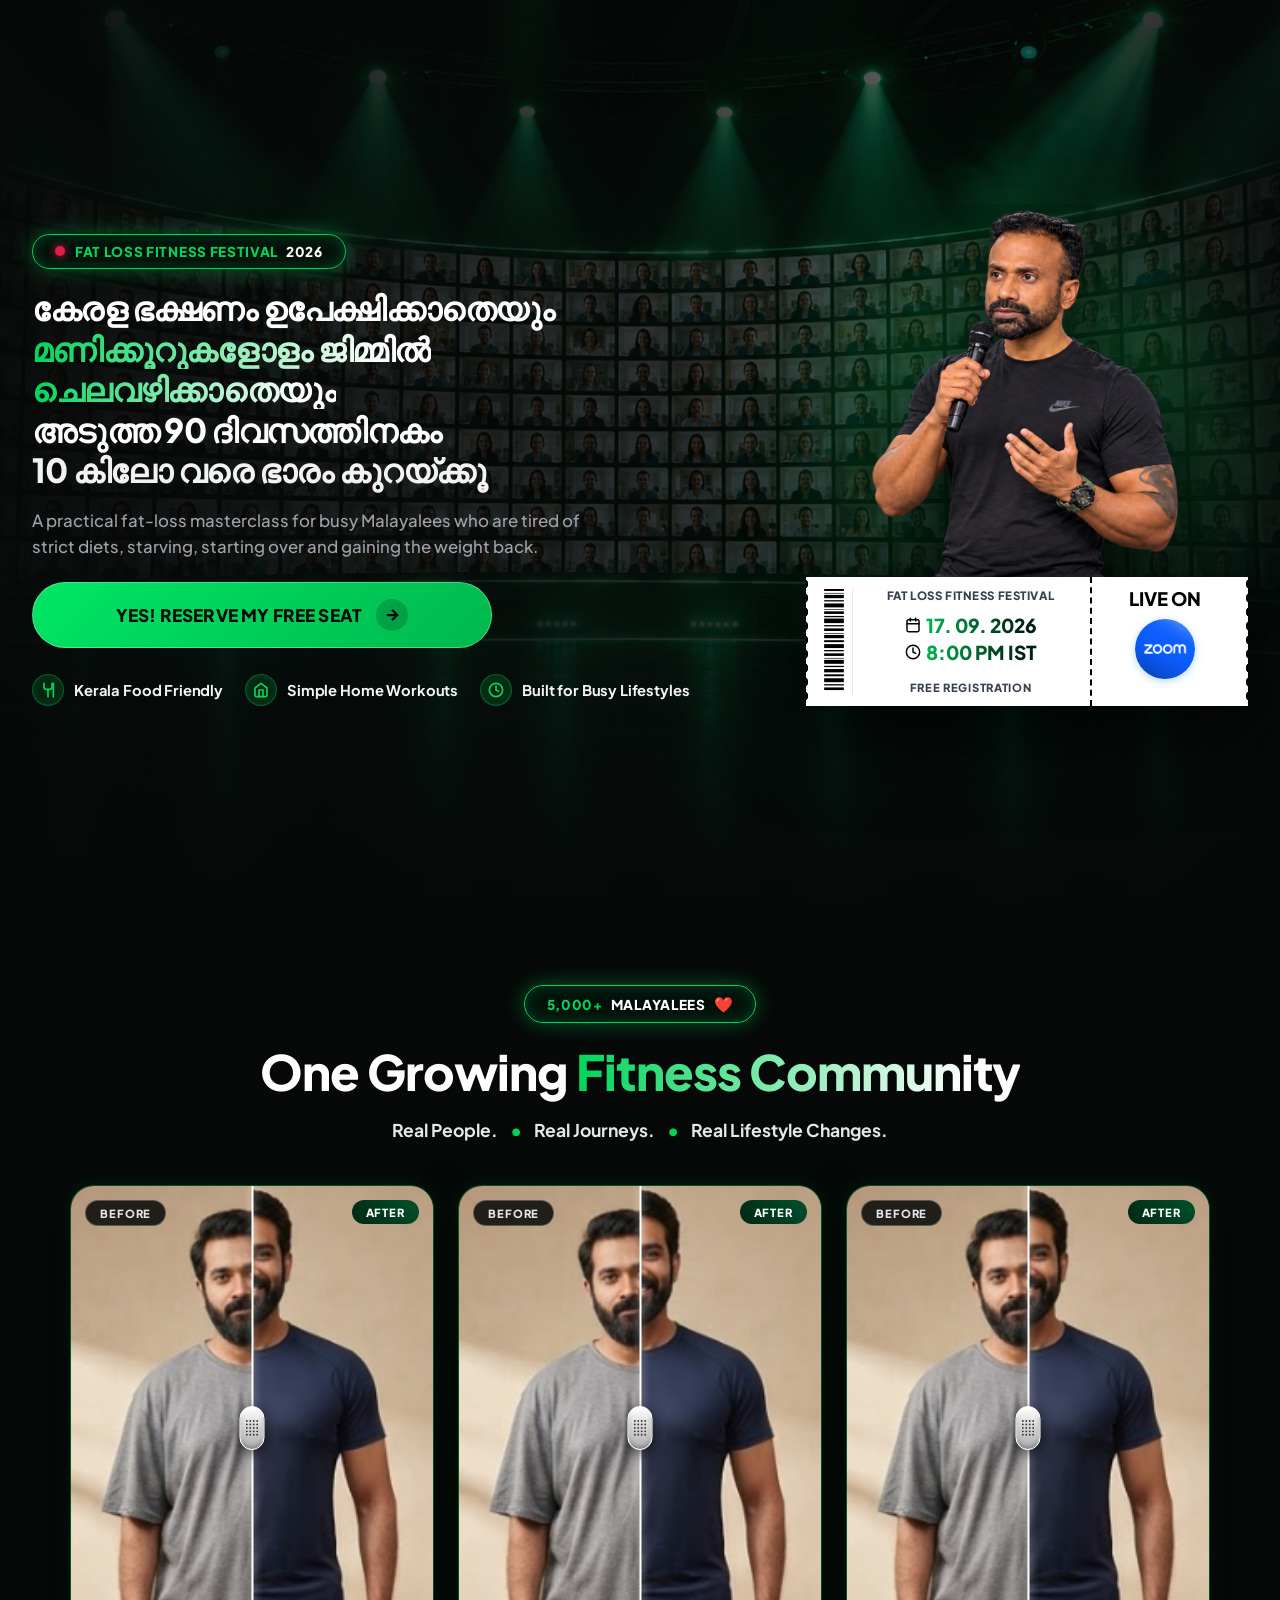
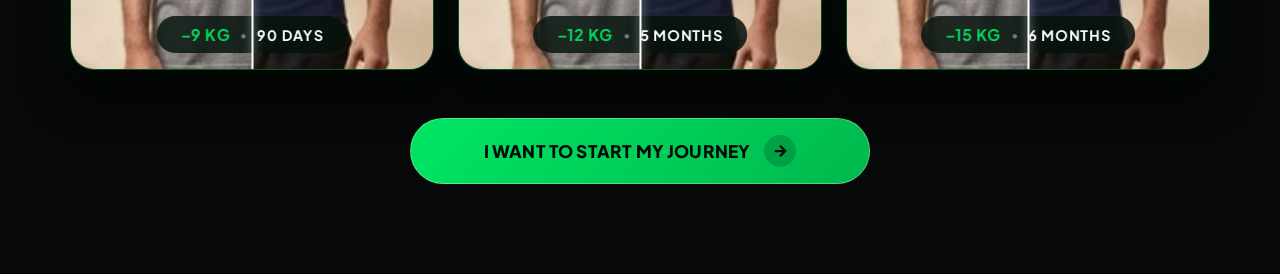
==== index.html @ 734b0ebd "c" ====
<!doctype html>
<html lang="en">
  <head>
    <meta charset="UTF-8" />
    <meta name="viewport" content="width=device-width, initial-scale=1.0" />
    <title>Fat Loss Fitness Festival 2026 | Level 5 Fitness</title>
    <link rel="preconnect" href="https://fonts.googleapis.com" />
    <link rel="preconnect" href="https://fonts.gstatic.com" crossorigin />
    <link
      href="https://fonts.googleapis.com/css2?family=Plus+Jakarta+Sans:wght@400;500;600;700;800;900&display=swap"
      rel="stylesheet"
    />
    <link rel="stylesheet" href="style.css" />
  </head>
  <body>
    <!-- Hero Section -->
    <section class="hero-section">
      <img
        src="background.png"
        class="hero-bg-image"
        alt="Webinar Audience Background"
      />
      <div class="hero-bg-overlay"></div>

      <div class="hero-container hero-split-layout">
        <!-- Left Content Column -->
        <div class="hero-content-col">
          <!-- Pre-Headline Event Badge -->
          <div class="badge-stack">
            <div class="event-badge">
              <span class="red-live-dot"></span>
              <span class="badge-text-green">FAT LOSS FITNESS FESTIVAL</span>
              <span class="badge-text-white">2026</span>
            </div>
          </div>

          <!-- Main Headline -->
          <h1 class="hero-headline">
            കേരള ഭക്ഷണം ഉപേക്ഷിക്കാതെയും <br />

            <span class="gradient-accent"> മണിക്കൂറുകളോളം ജിമ്മിൽ </span>
            <br />

            <span class="gradient-accent"> ചെലവഴിക്കാതെയും </span>
            <br />

            അടുത്ത 90 ദിവസത്തിനകം
           

            <br />

            <span class="headline-subtext"> 10 കിലോ വരെ ഭാരം കുറയ്ക്കൂ </span>
          </h1>

          <!-- Subheadline Description -->
          <p class="hero-description">
            A practical fat-loss masterclass for busy Malayalees who are tired
            of strict diets, starving, starting over and gaining the weight
            back.
          </p>

          <!-- Primary CTA Button -->
          <div class="cta-wrapper">
            <a href="#register" class="btn-hero-cta">
              <span class="cta-text">YES! RESERVE MY FREE SEAT</span>
              <div class="cta-arrow-badge">
                <svg
                  class="cta-arrow"
                  width="18"
                  height="18"
                  viewBox="0 0 24 24"
                  fill="none"
                  stroke="currentColor"
                  stroke-width="3"
                >
                  <path d="M5 12h14M12 5l7 7-7 7" />
                </svg>
              </div>
            </a>
          </div>

          <!-- Feature Highlights -->
          <div class="feature-pills-grid">
            <div class="pill-item">
              <div class="icon-badge">
                <svg
                  width="16"
                  height="16"
                  viewBox="0 0 24 24"
                  fill="none"
                  stroke="#00d55a"
                  stroke-width="2.5"
                  stroke-linecap="round"
                  stroke-linejoin="round"
                >
                  <path d="M18 2v6a3 3 0 0 1-3 3H9a3 3 0 0 1-3-3V2" />
                  <path d="M12 11v11" />
                  <path d="M20 2v20" />
                </svg>
              </div>
              <span class="pill-text">Kerala Food Friendly</span>
            </div>
            <div class="pill-item">
              <div class="icon-badge">
                <svg
                  width="16"
                  height="16"
                  viewBox="0 0 24 24"
                  fill="none"
                  stroke="#00d55a"
                  stroke-width="2.5"
                  stroke-linecap="round"
                  stroke-linejoin="round"
                >
                  <path d="m3 9 9-7 9 7v11a2 2 0 0 1-2 2H5a2 2 0 0 1-2-2z" />
                  <polyline points="9 22 9 12 15 12 15 22" />
                </svg>
              </div>
              <span class="pill-text">Simple Home Workouts</span>
            </div>
            <div class="pill-item">
              <div class="icon-badge">
                <svg
                  width="16"
                  height="16"
                  viewBox="0 0 24 24"
                  fill="none"
                  stroke="#00d55a"
                  stroke-width="2.5"
                  stroke-linecap="round"
                  stroke-linejoin="round"
                >
                  <circle cx="12" cy="12" r="10" />
                  <polyline points="12 6 12 12 16 14" />
                </svg>
              </div>
              <span class="pill-text">Built for Busy Lifestyles</span>
            </div>
          </div>
        </div>

        <!-- Right Column: Coach & Floating Ticket Pass -->
        <div class="hero-image-col">
          <div class="coach-wrapper">
            <div class="coach-glow"></div>
            <img src="coach.png" class="coach-image" alt="Fat Loss Coach" />

            <!-- VIP Event Ticket Card (User's Exact Unchanged Code) -->
            <div class="ticket-wrapper-exact">
              <div class="ticket-frame">
                <!-- Left Scalloped Edge -->
                <div class="scallop-side scallop-left"></div>

                <!-- Main Left Ticket Body -->
                <div class="ticket-body-left">
                  <!-- Tall Vertical Barcode on Far Left -->
                  <div class="ticket-vertical-barcode">
                    <svg viewBox="0 0 30 160" width="20" height="105">
                      <rect x="0" y="0" width="30" height="3" fill="#000" />
                      <rect x="0" y="6" width="30" height="1" fill="#000" />
                      <rect x="0" y="9" width="30" height="5" fill="#000" />
                      <rect x="0" y="17" width="30" height="2" fill="#000" />
                      <rect x="0" y="22" width="30" height="6" fill="#000" />
                      <rect x="0" y="31" width="30" height="1" fill="#000" />
                      <rect x="0" y="34" width="30" height="4" fill="#000" />
                      <rect x="0" y="41" width="30" height="2" fill="#000" />
                      <rect x="0" y="45" width="30" height="7" fill="#000" />
                      <rect x="0" y="55" width="30" height="2" fill="#000" />
                      <rect x="0" y="60" width="30" height="4" fill="#000" />
                      <rect x="0" y="67" width="30" height="1" fill="#000" />
                      <rect x="0" y="70" width="30" height="5" fill="#000" />
                      <rect x="0" y="78" width="30" height="3" fill="#000" />
                      <rect x="0" y="84" width="30" height="6" fill="#000" />
                      <rect x="0" y="93" width="30" height="2" fill="#000" />
                      <rect x="0" y="98" width="30" height="4" fill="#000" />
                      <rect x="0" y="105" width="30" height="1" fill="#000" />
                      <rect x="0" y="108" width="30" height="6" fill="#000" />
                      <rect x="0" y="117" width="30" height="2" fill="#000" />
                      <rect x="0" y="122" width="30" height="5" fill="#000" />
                      <rect x="0" y="130" width="30" height="3" fill="#000" />
                      <rect x="0" y="136" width="30" height="6" fill="#000" />
                      <rect x="0" y="145" width="30" height="2" fill="#000" />
                      <rect x="0" y="150" width="30" height="4" fill="#000" />
                    </svg>
                  </div>

                  <!-- Main Center Content -->
                  <div class="ticket-center-content">
                    <h2 class="exact-ticket-title">
                      <span class="ticket-brand-line"
                        >FAT LOSS FITNESS FESTIVAL</span
                      >
                    </h2>
                    <div class="exact-ticket-date gradient-ticket">
                      <svg class="ticket-icon" width="16" height="16" viewBox="0 0 24 24" fill="none" stroke="#000000" stroke-width="2.2" stroke-linecap="round" stroke-linejoin="round">
                        <rect x="3" y="4" width="18" height="18" rx="2" ry="2"/>
                        <line x1="16" y1="2" x2="16" y2="6"/>
                        <line x1="8" y1="2" x2="8" y2="6"/>
                        <line x1="3" y1="10" x2="21" y2="10"/>
                      </svg>
                      <span>17. 09. 2026</span>
                    </div>
                    <div class="exact-ticket-time gradient-ticket">
                      <svg class="ticket-icon" width="16" height="16" viewBox="0 0 24 24" fill="none" stroke="#000000" stroke-width="2.2" stroke-linecap="round" stroke-linejoin="round">
                        <circle cx="12" cy="12" r="10"/>
                        <polyline points="12 6 12 12 16 14"/>
                      </svg>
                      <span>8:00 PM IST</span>
                    </div>

                    <div class="exact-ticket-footer">FREE REGISTRATION</div>
                  </div>
                </div>

                <!-- Dashed Perforation Line -->
                <div class="perforated-divider"></div>

                <!-- Right Ticket Stub -->
                <div class="ticket-body-right">
                  <div class="exact-ticket-price-group">
                    <span class="exact-price-val">LIVE ON </span>
                  </div>

                  <div class="stub-detail-line">
                    <img src="zoom-logo.png" class="zoom" alt="Zoom" />
                  </div>
                </div>

                <!-- Right Scalloped Edge -->
                <div class="scallop-side scallop-right"></div>
              </div>
            </div>
          </div>
        </div>
      </div>
    </section>

    <!-- Section 2: Community & Client Transformations -->
    <section class="transformations-section" id="community">
      <div class="section-container">
        <!-- Section Header -->
        <div class="section-header">
          <div class="community-badge">
            <span class="badge-count-green">5,000+</span>
            <span class="badge-label-white">MALAYALEES</span>
            <span class="heart-emoji">❤️</span>
          </div>
          <h2 class="section-title">
            One Growing <span class="gradient-accent">Fitness Community</span>
          </h2>
          <div class="sub-headline-pills">
            <span class="sub-pill">Real People.</span>
            <span class="sub-pill-dot">•</span>
            <span class="sub-pill">Real Journeys.</span>
            <span class="sub-pill-dot">•</span>
            <span class="sub-pill">Real Lifestyle Changes.</span>
          </div>
        </div>

        <!-- Transformations Cards Grid -->
        <div class="transformations-grid">
          <!-- Transformation Card 1 -->
          <div class="transform-card">
            <div class="ba-slider-container">
              <div class="ba-before-layer">
                <img src="before.png" alt="Before Transformation 1" class="ba-img-before" />
                <span class="ba-tag ba-tag-before">BEFORE</span>
              </div>
              <div class="ba-after-layer">
                <img src="after.png" alt="After Transformation 1" class="ba-img-after" />
                <span class="ba-tag ba-tag-after">AFTER</span>
              </div>
              <div class="ba-handle" style="left: 50%;">
                <div class="ba-line"></div>
                <div class="ba-capsule-handle">
                  <svg width="13" height="17" viewBox="0 0 20 25" fill="#333333">
                    <circle cx="2" cy="2.5" r="1.4"/><circle cx="7.3" cy="2.5" r="1.4"/><circle cx="12.6" cy="2.5" r="1.4"/><circle cx="18" cy="2.5" r="1.4"/>
                    <circle cx="2" cy="7.8" r="1.4"/><circle cx="7.3" cy="7.8" r="1.4"/><circle cx="12.6" cy="7.8" r="1.4"/><circle cx="18" cy="7.8" r="1.4"/>
                    <circle cx="2" cy="13.1" r="1.4"/><circle cx="7.3" cy="13.1" r="1.4"/><circle cx="12.6" cy="13.1" r="1.4"/><circle cx="18" cy="13.1" r="1.4"/>
                    <circle cx="2" cy="18.4" r="1.4"/><circle cx="7.3" cy="18.4" r="1.4"/><circle cx="12.6" cy="18.4" r="1.4"/><circle cx="18" cy="18.4" r="1.4"/>
                    <circle cx="2" cy="23.7" r="1.4"/><circle cx="7.3" cy="23.7" r="1.4"/><circle cx="12.6" cy="23.7" r="1.4"/><circle cx="18" cy="23.7" r="1.4"/>
                  </svg>
                </div>
              </div>
              <input type="range" class="ba-range-input" min="0" max="100" value="50" aria-label="Drag Before After Slider 1" />
              <div class="result-badge-floating">
                <span class="result-val-green">–9 KG</span>
                <span class="result-divider">•</span>
                <span class="result-time-white">90 DAYS</span>
              </div>
            </div>
          </div>

          <!-- Transformation Card 2 -->
          <div class="transform-card">
            <div class="ba-slider-container">
              <div class="ba-before-layer">
                <img src="before.png" alt="Before Transformation 2" class="ba-img-before" />
                <span class="ba-tag ba-tag-before">BEFORE</span>
              </div>
              <div class="ba-after-layer">
                <img src="after.png" alt="After Transformation 2" class="ba-img-after" />
                <span class="ba-tag ba-tag-after">AFTER</span>
              </div>
              <div class="ba-handle" style="left: 50%;">
                <div class="ba-line"></div>
                <div class="ba-capsule-handle">
                  <svg width="13" height="17" viewBox="0 0 20 25" fill="#333333">
                    <circle cx="2" cy="2.5" r="1.4"/><circle cx="7.3" cy="2.5" r="1.4"/><circle cx="12.6" cy="2.5" r="1.4"/><circle cx="18" cy="2.5" r="1.4"/>
                    <circle cx="2" cy="7.8" r="1.4"/><circle cx="7.3" cy="7.8" r="1.4"/><circle cx="12.6" cy="7.8" r="1.4"/><circle cx="18" cy="7.8" r="1.4"/>
                    <circle cx="2" cy="13.1" r="1.4"/><circle cx="7.3" cy="13.1" r="1.4"/><circle cx="12.6" cy="13.1" r="1.4"/><circle cx="18" cy="13.1" r="1.4"/>
                    <circle cx="2" cy="18.4" r="1.4"/><circle cx="7.3" cy="18.4" r="1.4"/><circle cx="12.6" cy="18.4" r="1.4"/><circle cx="18" cy="18.4" r="1.4"/>
                    <circle cx="2" cy="23.7" r="1.4"/><circle cx="7.3" cy="23.7" r="1.4"/><circle cx="12.6" cy="23.7" r="1.4"/><circle cx="18" cy="23.7" r="1.4"/>
                  </svg>
                </div>
              </div>
              <input type="range" class="ba-range-input" min="0" max="100" value="50" aria-label="Drag Before After Slider 2" />
              <div class="result-badge-floating">
                <span class="result-val-green">–12 KG</span>
                <span class="result-divider">•</span>
                <span class="result-time-white">5 MONTHS</span>
              </div>
            </div>
          </div>

          <!-- Transformation Card 3 -->
          <div class="transform-card">
            <div class="ba-slider-container">
              <div class="ba-before-layer">
                <img src="before.png" alt="Before Transformation 3" class="ba-img-before" />
                <span class="ba-tag ba-tag-before">BEFORE</span>
              </div>
              <div class="ba-after-layer">
                <img src="after.png" alt="After Transformation 3" class="ba-img-after" />
                <span class="ba-tag ba-tag-after">AFTER</span>
              </div>
              <div class="ba-handle" style="left: 50%;">
                <div class="ba-line"></div>
                <div class="ba-capsule-handle">
                  <svg width="13" height="17" viewBox="0 0 20 25" fill="#333333">
                    <circle cx="2" cy="2.5" r="1.4"/><circle cx="7.3" cy="2.5" r="1.4"/><circle cx="12.6" cy="2.5" r="1.4"/><circle cx="18" cy="2.5" r="1.4"/>
                    <circle cx="2" cy="7.8" r="1.4"/><circle cx="7.3" cy="7.8" r="1.4"/><circle cx="12.6" cy="7.8" r="1.4"/><circle cx="18" cy="7.8" r="1.4"/>
                    <circle cx="2" cy="13.1" r="1.4"/><circle cx="7.3" cy="13.1" r="1.4"/><circle cx="12.6" cy="13.1" r="1.4"/><circle cx="18" cy="13.1" r="1.4"/>
                    <circle cx="2" cy="18.4" r="1.4"/><circle cx="7.3" cy="18.4" r="1.4"/><circle cx="12.6" cy="18.4" r="1.4"/><circle cx="18" cy="18.4" r="1.4"/>
                    <circle cx="2" cy="23.7" r="1.4"/><circle cx="7.3" cy="23.7" r="1.4"/><circle cx="12.6" cy="23.7" r="1.4"/><circle cx="18" cy="23.7" r="1.4"/>
                  </svg>
                </div>
              </div>
              <input type="range" class="ba-range-input" min="0" max="100" value="50" aria-label="Drag Before After Slider 3" />
              <div class="result-badge-floating">
                <span class="result-val-green">–15 KG</span>
                <span class="result-divider">•</span>
                <span class="result-time-white">6 MONTHS</span>
              </div>
            </div>
          </div>
        </div>

        <!-- Section CTA Button -->
        <div class="section-cta-wrapper">
          <a href="#register" class="btn-hero-cta btn-journey-cta">
    
            <span class="cta-text">I WANT TO START MY JOURNEY</span>
            <div class="cta-arrow-badge">
              <svg class="cta-arrow" width="18" height="18" viewBox="0 0 24 24" fill="none" stroke="currentColor" stroke-width="3">
                <path d="M5 12h14M12 5l7 7-7 7" />
              </svg>
            </div>
          </a>
        </div>
      </div>
    </section>

    <script src="script.js"></script>
  </body>
</html>
---- style.css ----
/* ==========================================================================
   Level 5 Fitness - Fat Loss Coaching (Responsive 2-Column Hero Section)
   ========================================================================== */

:root {
  --bg-dark: #060908;
  --token-41402d7e-10ef-47ba-9616-98a814e4d4fe: #00d55a;
  --token-43913031-335a-4f87-8d69-23ffc3eeb97a: #002614;
  --emerald-primary: #00d55a;
  --emerald-glow: rgba(0, 213, 90, 0.4);
  
  --text-main: #ffffff;
  --text-muted: #a1a1aa;
  --font-family: 'Plus Jakarta Sans', -apple-system, BlinkMacSystemFont, 'Segoe UI', Roboto, sans-serif;
}

* {
  margin: 0;
  padding: 0;
  box-sizing: border-box;
}

html, body {
  background-color: var(--bg-dark);
  color: var(--text-main);
  font-family: var(--font-family);
  overflow-x: hidden;
  max-width: 100%;
  width: 100%;
  -webkit-font-smoothing: antialiased;
}

/* ==========================================================================
   Hero Section & Full-Cover Background Fitting
   ========================================================================== */

.hero-section {
  position: relative;
  min-height: 100vh;
  width: 100%;
  display: flex;
  align-items: center;
  justify-content: center;
  overflow: hidden;
  background-color: var(--bg-dark);
}

.hero-bg-image {
  position: absolute;
  top: 0;
  left: 0;
  width: 100%;
  height: 100%;
  object-fit: cover;
  object-position: center top;
  pointer-events: none;
  z-index: 0;
  opacity: 0.55;
}

.hero-bg-overlay {
  position: absolute;
  top: 0;
  left: 0;
  width: 100%;
  height: 100%;
  pointer-events: none;
  z-index: 1;
  background: 
    linear-gradient(to right, rgba(6, 9, 8, 0.95) 0%, rgba(6, 9, 8, 0.5) 45%, rgba(6, 9, 8, 0.2) 75%, rgba(6, 9, 8, 0.85) 100%),
    linear-gradient(to bottom, rgba(6, 9, 8, 0.2) 0%, rgba(6, 9, 8, 0.4) 60%, rgba(6, 9, 8, 0.98) 98%);
}

/* ==========================================================================
   2-Column Split Container
   ========================================================================== */

.hero-container {
  position: relative;
  z-index: 5;
  max-width: 1320px;
  width: 100%;
  margin: 0 auto;
  padding: 40px 32px 10px 32px;
}

.hero-split-layout {
  display: grid;
  grid-template-columns: 1.25fr 0.75fr;
  gap: 36px;
  align-items: end;
}

.hero-content-col {
  display: flex;
  flex-direction: column;
  align-items: flex-start;
  text-align: left;
 
}

.hero-image-col {
  display: flex;
  justify-content: center;
  align-items: flex-end;
  height: 100%;
}

/* ==========================================================================
   Pre-Headline Event Badge
   ========================================================================== */

.badge-stack {
  display: flex;
  align-items: flex-start;
  margin-bottom: 18px;
}

.event-badge {
  display: inline-flex;
  align-items: center;
  gap: 8px;
  background: rgba(4, 16, 11, 0.88);
  border: 1.5px solid #00d55a;
  padding: 8px 22px;
  border-radius: 100px;
  font-size: 0.85rem;
  font-weight: 800;
  letter-spacing: 0.05em;
  box-shadow: 
    0 0 20px rgba(0, 213, 90, 0.4),
    inset 0 0 15px rgba(0, 213, 90, 0.25);
  backdrop-filter: blur(12px);
}

.red-live-dot {
  width: 10px;
  height: 10px;
  border-radius: 50%;
  background: #e11d48;
  box-shadow: 0 0 8px #e11d48;
  display: inline-block;
  margin-right: 2px;
}

.badge-text-green {
  color: #00d55a;
  font-weight: 800;
}

.badge-text-white {
  color: #ffffff;
  font-weight: 800;
}

/* ==========================================================================
   Main Headline Typography
   ========================================================================== */

.hero-headline {
  font-size: clamp(1.8rem, 2.6vw, 2.7rem);
  line-height: 1.22;
  font-weight: 800;
  letter-spacing: -0.02em;
  color: #ffffff;
  margin-bottom: 18px;
  text-align: left;
}

.gradient-accent {
  background: linear-gradient(90deg, var(--token-41402d7e-10ef-47ba-9616-98a814e4d4fe, rgb(0, 213, 90)) 0%, rgb(255, 255, 255) 88%);
  -webkit-background-clip: text;
  -webkit-text-fill-color: transparent;
}

.headline-subtext {
  color: rgba(255, 255, 255, 0.95);
  font-weight: 800;
}

/* Subheadline Description */
.hero-description {
  font-size: 1.05rem;
  line-height: 1.55;
  color: var(--text-muted);
  max-width: 580px;
  margin: 0 0 22px 0;
  font-weight: 500;
  text-align: left;
}

/* ==========================================================================
   Feature Pills Grid
   ========================================================================== */

.feature-pills-grid {
  display: flex;
  align-items: center;
  justify-content: flex-start;
  gap: 22px;
  flex-wrap: wrap;
  margin-top: 4px;
  margin-bottom: 0;
}

.pill-item {
  display: inline-flex;
  align-items: center;
  gap: 10px;
  background: transparent;
  border: none;
  padding: 0;
  border-radius: 0;
  backdrop-filter: none;
  box-shadow: none;
  transition: transform 0.2s ease;
}

.pill-item:hover {
  background: transparent;
  border-color: transparent;
  transform: translateY(-1px);
  box-shadow: none;
}

.icon-badge {
  display: flex;
  align-items: center;
  justify-content: center;
  width: 32px;
  height: 32px;
  border-radius: 50%;
  background: rgba(0, 213, 90, 0.12);
  border: 1px solid rgba(0, 213, 90, 0.35);
  box-shadow: inset 0 0 10px rgba(0, 213, 90, 0.15);
  flex-shrink: 0;
}

.pill-text {
  font-size: 0.92rem;
  font-weight: 700;
  color: #f3f4f6;
  letter-spacing: -0.01em;
}

/* ==========================================================================
   Ticket Pass Section (Positioned Below Hero Section)
   ========================================================================== */

.ticket-section {
  width: 100%;
  padding: 50px 24px;
  background-color: var(--bg-dark);
  display: flex;
  justify-content: center;
  align-items: center;
  position: relative;
  z-index: 10;
  border-top: 1px solid rgba(255, 255, 255, 0.05);
}

.ticket-container {
  max-width: 1320px;
  width: 100%;
  display: flex;
  justify-content: center;
  align-items: center;
}

/* ==========================================================================
   Exact Event Ticket Pass (Black & White Scalloped Ticket)
   ========================================================================== */

.ticket-wrapper-exact {
  position: absolute;
  bottom: 0px;
   z-index: 30;
  width: 100%;
  max-width: 460px;
  margin-bottom: 0;
  filter: drop-shadow(0 20px 45px rgba(0, 0, 0, 0.95));
  transition: transform 0.3s ease;
}

.gradient-ticket {
  color: #00d55a !important;
  font-weight: 800;
}

.ticket-wrapper-exact:hover {
  transform: translateY(-3px);
}

.ticket-frame {
  display: flex;
  position: relative;
  align-items: stretch;
}

.scallop-side {
  width: 10px;
  flex-shrink: 0;
  background-color: #ffffff;
  background-size: 10px 14px;
  background-repeat: repeat-y;
}

.scallop-left {
  background-image: radial-gradient(circle at -3px 7px, #000000 5px, #ffffff 5.5px);
}

.scallop-right {
  background-image: radial-gradient(circle at 13px 7px, #000000 5px, #ffffff 5.5px);
}

.ticket-body-left {
  flex: 3;
  background: #ffffff;
  color: #000000;
  display: flex;
  align-items: center;
  padding: 12px 14px 12px 8px;
  gap: 12px;
}

.ticket-vertical-barcode {
  display: flex;
  align-items: center;
  justify-content: center;
  padding-right: 8px;
  border-right: 1.5px solid #e5e7eb;
}

.ticket-center-content {
  display: flex;
  flex-direction: column;
  align-items: center;
  text-align: center;
  flex: 1;
}

.exact-ticket-title {
  font-family: 'Plus Jakarta Sans', sans-serif;
  font-size: 0.72rem;
  font-weight: 900;
  letter-spacing: 0.05em;
  color: #374151;
  margin-bottom: 2px;
  line-height: 1.15;
  text-transform: uppercase;
}

.ticket-brand-line {
  white-space: nowrap;
  display: block;
  margin-bottom: 8px;
}

.ticket-year {
  font-size: 1.1rem;
  font-weight: 900;
  letter-spacing: 0.12em;
  color: #000000;
  display: inline-block;
  margin-top: 2px;
}

.ticket-icon {
  display: inline-block;
  vertical-align: -1px;
  flex-shrink: 0;
}

.exact-ticket-date {
  font-size: 1.2rem;
  font-weight: 800;
  color: #111827;
  margin-bottom: 3px;
  display: flex;
  align-items: center;
  justify-content: center;
  gap: 5px;
}

.exact-ticket-time {
  font-size: 1.2rem;
  font-weight: 800;
  color: #000000;
  text-transform: uppercase;
  margin-bottom: 8px;
  display: flex;
  align-items: center;
  justify-content: center;
  gap: 5px;
}

.exact-ticket-price-group {
  display: flex;
  flex-direction: column;
  align-items: center;
  margin-bottom: 8px;
  line-height: 1.1;
}

.exact-price-label {
  font-size: 0.5rem;
  font-weight: 800;
  letter-spacing: 0.1em;
  color: #6b7280;
}

.exact-price-val {
  font-size: 1.16rem;
  font-weight: 900;
  color: #000000;
}

.gradient-ticket {
  background: linear-gradient(90deg, var(--token-41402d7e-10ef-47ba-9616-98a814e4d4fe, rgb(0, 213, 90)) 0%, rgb(0, 32, 20) 88%);
  -webkit-background-clip: text;
  -webkit-text-fill-color: transparent;
}

.exact-ticket-footer {
  margin-top: 8px;
  font-size: 0.7rem;
  font-weight: 800;
  letter-spacing: 0.06em;
  color: #374151;
  text-transform: uppercase;
  white-space: nowrap;
}

.perforated-divider {
  width: 1px;
  background: #ffffff;
  position: relative;
  display: flex;
  align-items: center;
  justify-content: center;
}

.perforated-divider::after {
  content: '';
  position: absolute;
  top: 0;
  bottom: 0;
  width: 0;
  border-left: 2px dashed #000000;
  z-index: 2;
}

.ticket-body-right {
  flex: 1.5;
  background: #ffffff;
  color: #000000;
  padding: 12px 10px;
  display: flex;
  flex-direction: column;
  align-items: center;
  text-align: center;
}

.stub-welcome {
  font-size: 0.5rem;
  font-weight: 800;
  letter-spacing: 0.14em;
  color: #4b5563;
}

.stub-admit-exact {
  font-size: 0.95rem;
  font-weight: 900;
  letter-spacing: 0.1em;
  color: #000000;
  line-height: 1.1;
  margin-bottom: 3px;
}

.stub-date-exact {
  font-size: 0.7rem;
  font-weight: 800;
  color: #111827;
  margin-bottom: 3px;
}

.stub-detail-line {
  font-size: 0.52rem;
  font-weight: 800;
  color: #374151;
  letter-spacing: 0.05em;
  text-transform: uppercase;
}

.zoom {
  width: 60px;
  height: 60px;
  object-fit: contain;
  border-radius: 50%;
  display: inline-block;
  vertical-align: middle;
  box-shadow: 0 2px 8px rgba(45, 140, 255, 0.35);
  margin-top: 2px;
}

.stub-horizontal-barcode {
  margin-top: 8px;
}

/* ==========================================================================
   Coach Image Showcase
   ========================================================================== */

.coach-wrapper {
  position: relative;
  margin: 0;
  display: flex;
  justify-content: center;
  align-items: flex-end;
  width: 100%;
}

.coach-glow {
  position: absolute;
  bottom: 20px;
  left: 50%;
  transform: translateX(-50%);
  width: 500px;
  height: 500px;
  background: radial-gradient(circle, rgba(0, 213, 90, 0.45) 0%, rgba(0, 213, 90, 0.12) 55%, transparent 75%);
  filter: blur(45px);
  pointer-events: none;
  z-index: 0;
}

.coach-image {
  position: relative;
  z-index: 2;
  max-height: 850px;
  width: auto;
  max-width: 130%;
  object-fit: contain;
  filter: drop-shadow(0 25px 50px rgba(0, 0, 0, 0.9));
  transform: translateY(-20px);
  -webkit-mask-image: linear-gradient(to bottom, black 90%, transparent 100%);
  mask-image: linear-gradient(to bottom, black 90%, transparent 100%);
}

/* ==========================================================================
   Primary Call To Action Button
   ========================================================================== */

.cta-wrapper {
  display: flex;
  justify-content: flex-start;
  width: 100%;
  margin-bottom: 22px;
}

.btn-hero-cta {
  position: relative;
  display: inline-flex;
  align-items: center;
  justify-content: center;
  gap: 14px;
  width: 100%;
  max-width: 460px;
  background: linear-gradient(135deg, #00e664 0%, #00b84d 100%);
  color: #040906;
  font-size: 1.08rem;
  font-weight: 900;
  letter-spacing: 0.01em;
  padding: 16px 32px;
  border-radius: 100px;
  text-decoration: none;
  border: 1.5px solid rgba(255, 255, 255, 0.3);
  box-shadow: none;
  transition: all 0.25s cubic-bezier(0.4, 0, 0.2, 1);
  overflow: hidden;
  text-align: center;
}

.cta-text {
  text-align: center;
}

.btn-hero-cta:hover {
  transform: translateY(-2px) scale(1.025);
  background: linear-gradient(135deg, #24f27d 0%, #00c954 100%);
  box-shadow: none;
}

.cta-arrow-badge {
  display: flex;
  align-items: center;
  justify-content: center;
  width: 32px;
  height: 32px;
  border-radius: 50%;
  background: rgba(4, 9, 6, 0.18);
  transition: transform 0.25s ease, background 0.25s ease;
  flex-shrink: 0;
}

.btn-hero-cta:hover .cta-arrow-badge {
  transform: translateX(4px);
  background: rgba(4, 9, 6, 0.3);
}

.cta-live-dot {
  animation: pulse-dot 1.5s infinite;
  margin-right: 0;
}

@keyframes pulse-dot {
  0% { opacity: 1; transform: scale(1); }
  50% { opacity: 0.4; transform: scale(0.85); opacity: 0.4; }
  100% { opacity: 1; transform: scale(1); }
}

.cta-arrow {
  transition: transform 0.2s ease;
}

.btn-hero-cta:hover .cta-arrow {
  transform: translateX(5px);
}

/* ==========================================================================
   Section 2: Community & Transformations Section
   ========================================================================== */

.transformations-section {
  position: relative;
  width: 100%;
  padding: 85px 24px 90px 24px;
  background-color: #060908;
  
}

.section-container {
  max-width: 1140px;
  width: 100%;
  margin: 0 auto;
  display: flex;
  flex-direction: column;
  align-items: center;
  text-align: center;
}

.section-header {
  display: flex;
  flex-direction: column;
  align-items: center;
  margin-bottom: 44px;
}

.community-badge {
  display: inline-flex;
  align-items: center;
  gap: 8px;
  background: rgba(4, 18, 12, 0.88);
  border: 1.5px solid #00d55a;
  padding: 8px 22px;
  border-radius: 100px;
  font-size: 0.85rem;
  font-weight: 800;
  letter-spacing: 0.05em;
  margin-bottom: 20px;
  box-shadow: 
    0 0 20px rgba(0, 213, 90, 0.4),
    inset 0 0 15px rgba(0, 213, 90, 0.25);
  backdrop-filter: blur(12px);
}

.badge-count-green {
  color: #00d55a;
  font-weight: 900;
}

.badge-label-white {
  color: #ffffff;
  font-weight: 800;
}

.heart-emoji {
  font-size: 0.95rem;
  display: inline-block;
}

.section-title {
  font-size: clamp(2.1rem, 3.8vw, 3.2rem);
  font-weight: 900;
  line-height: 1.2;
  letter-spacing: -0.02em;
  color: #ffffff;
  margin-bottom: 18px;
  text-transform: none;
}

.sub-headline-pills {
  display: flex;
  align-items: center;
  justify-content: center;
  gap: 12px;
  flex-wrap: wrap;
  font-size: 1.1rem;
  font-weight: 700;
  color: var(--text-muted);
}

.sub-pill {
  color: #e5e7eb;
}

.sub-pill-dot {
  color: #00d55a;
  font-weight: 900;
}

/* Transformations Grid */
.transformations-grid {
  display: grid;
  grid-template-columns: repeat(3, 1fr);
  gap: 24px;
  width: 100%;
  margin-bottom: 48px;
}

.transform-card {
  position: relative;
  background: linear-gradient(180deg, #0b1410 0%, #060908 100%);
  border: 1.5px solid rgba(0, 213, 90, 0.35);
  border-radius: 24px;
  overflow: hidden;
  box-shadow: 0 20px 45px rgba(0, 0, 0, 0.8), 0 0 25px rgba(0, 213, 90, 0.12);
}

.ba-slider-container {
  position: relative;
  width: 100%;
  aspect-ratio: 3 / 4;
  background: #040806;
  overflow: hidden;
  user-select: none;
  touch-action: pan-y;
}

.ba-before-layer,
.ba-after-layer {
  position: absolute;
  top: 0;
  left: 0;
  width: 100%;
  height: 100%;
  overflow: hidden;
}

.ba-after-layer {
  clip-path: inset(0 0 0 50%);
  z-index: 2;
}

.ba-img-before,
.ba-img-after {
  width: 100%;
  height: 100%;
  object-fit: cover;
  object-position: center;
  display: block;
}

/* Floating BEFORE / AFTER Tags */
.ba-tag {
  position: absolute;
  top: 14px;
  padding: 5px 14px;
  border-radius: 100px;
  font-size: 0.7rem;
  font-weight: 800;
  letter-spacing: 0.08em;
  z-index: 10;
  pointer-events: none;
}

.ba-tag-before {
  left: 14px;
  background: rgba(6, 9, 8, 0.85);
  color: #e5e7eb;
  border: 1px solid rgba(255, 255, 255, 0.25);
  backdrop-filter: blur(10px);
}

.ba-tag-after {
  right: 14px;
  background: linear-gradient(45deg, var(--token-43913031-335a-4f87-8d69-23ffc3eeb97a, #002614) 0%, #00522c 100%);
  color: #ffffff;
 
 
}

/* Divider Handle */
.ba-handle {
  position: absolute;
  top: 0;
  bottom: 0;
  left: 50%;
  transform: translateX(-50%);
  z-index: 15;
  pointer-events: none;
  display: flex;
  align-items: center;
  justify-content: center;
}

.ba-line {
  position: absolute;
  top: 0;
  bottom: 0;
  width: 2px;
  background: #ffffff;
  box-shadow: 0 0 8px rgba(255, 255, 255, 0.8);
}

.ba-capsule-handle {
  position: relative;
  z-index: 2;
  width: 25px;
  height: 44px;
  border-radius: 100px;
  background: linear-gradient(180deg, #ffffff 0%, #d4d4d4 50%, #aeaeae 100%);
  border: 1.5px solid #ffffff;
  display: flex;
  align-items: center;
  justify-content: center;
  box-shadow: 
    0 4px 14px rgba(0, 0, 0, 0.65),
    inset 0 2px 3px rgba(255, 255, 255, 0.95),
    inset 0 -2px 4px rgba(0, 0, 0, 0.3);
}

/* Native Range Input Overlay for Dragging */
.ba-range-input {
  position: absolute;
  top: 0;
  left: 0;
  width: 100%;
  height: 100%;
  opacity: 0;
  cursor: ew-resize;
  z-index: 20;
  margin: 0;
  -webkit-tap-highlight-color: transparent;
}

/* Option 2: Dual-Tone Glassmorphism Floating Pill Overlay */
.result-badge-floating {
  position: absolute;
  bottom: 16px;
  left: 50%;
  transform: translateX(-50%);
  display: inline-flex;
  align-items: center;
  justify-content: center;
  gap: 10px;
  background: rgba(4, 18, 12, 0.82);
   
  padding: 8px 24px;
  border-radius: 100px;
  white-space: nowrap;
  backdrop-filter: blur(14px);
  -webkit-backdrop-filter: blur(14px);
 
  z-index: 10;
  pointer-events: none;
}

.result-val-green {
  color: #00d55a;
  font-weight: 700;
  font-size: 1rem;
  letter-spacing: 0.03em;
}

.result-divider {
  color: rgba(255, 255, 255, 0.4);
  font-size: 0.85rem;
}

.result-time-white {
  color: #ffffff;
  font-weight: 700;
  font-size: 0.9rem;
  letter-spacing: 0.05em;
}

.section-cta-wrapper {
  display: flex;
  justify-content: center;
  width: 100%;
}

 

/* ==========================================================================
   Responsive Breakpoints (Desktop view > 1024px remains 100% UNTOUCHED)
   ========================================================================== */

@media (max-width: 1024px) {
  .hero-section {
    min-height: auto;
    padding: 50px 0 40px 0;
  }

  .hero-split-layout {
    grid-template-columns: 1fr;
    gap: 32px;
  }

  .hero-content-col {
    align-items: center;
    text-align: center;
    padding-bottom: 0;
  }

  .badge-stack {
    align-items: center;
    justify-content: center;
    width: 100%;
  }

  .hero-headline {
    text-align: center;
    font-size: clamp(1.8rem, 4vw, 2.4rem);
  }
  
  .hero-description {
    text-align: center;
    font-size: 1rem;
    max-width: 600px;
    margin-left: auto;
    margin-right: auto;
  }

  .feature-pills-grid {
    justify-content: center;
  }

  .cta-wrapper {
    justify-content: center;
    width: 100%;
  }

  .coach-wrapper {
    flex-direction: column;
    align-items: center;
    margin-top: 10px;
  }

  .coach-image {
    max-height: 480px;
    max-width: 100%;
    transform: translateY(0);
  }

  .ticket-wrapper-exact {
    position: relative;
    top: auto;
    left: auto;
    right: auto;
    bottom: auto;
    margin: 16px auto 0 auto;
    max-width: 440px;
    width: 100%;
    z-index: 30;
  }
}

@media (max-width: 640px) {
  .hero-section {
    padding: 0 0 20px 0;
    width: 100%;
    max-width: 100vw;
    overflow-x: hidden;
  }

  .hero-container {
    padding-top: 54px;
    padding-left: 16px;
    padding-right: 16px;
    width: 100%;
    max-width: 100%;
    box-sizing: border-box;
  }

  .hero-content-col {
    width: 100%;
    max-width: 100%;
    box-sizing: border-box;
  }

  .badge-stack {
    position: absolute;
    top: 0;
    left: 0;
    right: 0;
    width: 100%;
    z-index: 20;
    margin: 0;
    padding: 0;
    display: flex;
    justify-content: center;
  }

  .event-badge {
    width: 100%;
    max-width: 100%;
    box-sizing: border-box;
    display: flex;
    justify-content: center;
    align-items: center;
    gap: 8px;
    background: linear-gradient(180deg, #052c19 0%, #02170d 100%);
    border: none;
    border-bottom: 1.5px solid #00d55a;
    padding: 12px 16px;
    border-radius: 0 0 20px 20px;
    font-size: 0.84rem;
    font-weight: 900;
    letter-spacing: 0.04em;
    box-shadow: 0 8px 25px rgba(0, 0, 0, 0.85);
    text-transform: uppercase;
  }

  .hero-headline {
    font-size: clamp(1.32rem, 5.2vw, 1.65rem);
    line-height: 1.32;
    max-width: 100%;
    word-break: break-word;
    overflow-wrap: break-word;
  }

  .inline-heart-icon {
    width: 18px;
    height: 18px;
  }

  .hero-description {
    font-size: 0.92rem;
    line-height: 1.48;
    max-width: 100%;
  }

  .feature-pills-grid {
    display: flex;
    flex-direction: row;
    flex-wrap: nowrap;
    justify-content: space-between;
    align-items: center;
    gap: 6px;
    width: 100%;
    max-width: 100%;
    box-sizing: border-box;
  }

  .pill-item {
    display: flex;
    align-items: center;
    gap: 6px;
    flex: 1;
    justify-content: center;
    min-width: 0;
  }

  .pill-item .icon-badge {
    width: 26px;
    height: 26px;
    flex-shrink: 0;
  }

  .pill-item .icon-badge svg {
    width: 13px;
    height: 13px;
  }

  .pill-text {
    font-size: 0.82rem;
    line-height: 1.2;
    white-space: normal;
    text-align: left;
    max-width: 95px;
    word-break: break-word;
    font-weight: 700;
  }

  .btn-hero-cta {
    width: 100%;
    max-width: 100%;
    box-sizing: border-box;
    justify-content: center;
    gap: 12px;
    font-size: 0.94rem;
    padding: 15px 16px;
  }

  .cta-text {
    font-size: 0.92rem;
  }

  .cta-arrow-badge {
    width: 28px;
    height: 28px;
  }

  .coach-image {
    max-height: 350px;
    max-width: 100%;
    transform: translateY(-25px);
  }

  .ticket-wrapper-exact {
    max-width: 100%;
    margin-top: -60px;
    margin-bottom: 20px;
    box-sizing: border-box;
    position: relative;
    z-index: 30;
  }

  .ticket-body-left {
    padding: 8px 6px;
    gap: 6px;
  }

  .ticket-vertical-barcode {
    padding-right: 4px;
  }

  .exact-ticket-title {
    font-size: 0.6rem;
  }

  .exact-ticket-date,
  .exact-ticket-time {
    font-size: 0.88rem;
  }

  .exact-price-val {
    font-size: 0.88rem;
  }

  .stub-admit-exact {
    font-size: 0.75rem;
  }

  /* Section 2 Mobile Styles */
  .transformations-section {
    padding: 50px 16px 60px 16px;
  }

  .transformations-grid {
    grid-template-columns: 1fr;
    gap: 20px;
    margin-bottom: 36px;
  }

  .section-header {
    margin-bottom: 32px;
  }

  .community-badge {
    font-size: 0.78rem;
    padding: 6px 18px;
    margin-bottom: 14px;
  }

  .section-title {
    font-size: clamp(1.6rem, 5.5vw, 2.2rem);
    margin-bottom: 12px;
  }

  .sub-headline-pills {
    font-size: 0.88rem;
    gap: 8px;
  }

  .transform-img-wrapper {
    min-height: 250px;
  }

  .result-badge-floating {
    font-size: 0.82rem;
    padding: 6px 18px;
    bottom: 12px;
  }
}

@media (max-width: 400px) {
  .hero-headline {
    font-size: 1.4rem;
    margin-top: 10px;
  }

  .feature-pills-grid {
    gap: 4px;
  }

  .pill-item {
    gap: 4px;
  }

  .pill-text {
    font-size: 0.72rem;
    line-height: 1.15;
    max-width: 82px;
  }

  .pill-item .icon-badge {
    width: 20px;
    height: 20px;
  }

  .pill-item .icon-badge svg {
    width: 10px;
    height: 10px;
  }

  .ticket-wrapper-exact {
    transform: scale(0.9);
    transform-origin: center top;
  }

  .btn-hero-cta {
    padding: 12px 10px;
  }

  .cta-text {
    font-size: 0.78rem;
  }

  .cta-arrow-badge {
    width: 24px;
    height: 24px;
  }
}
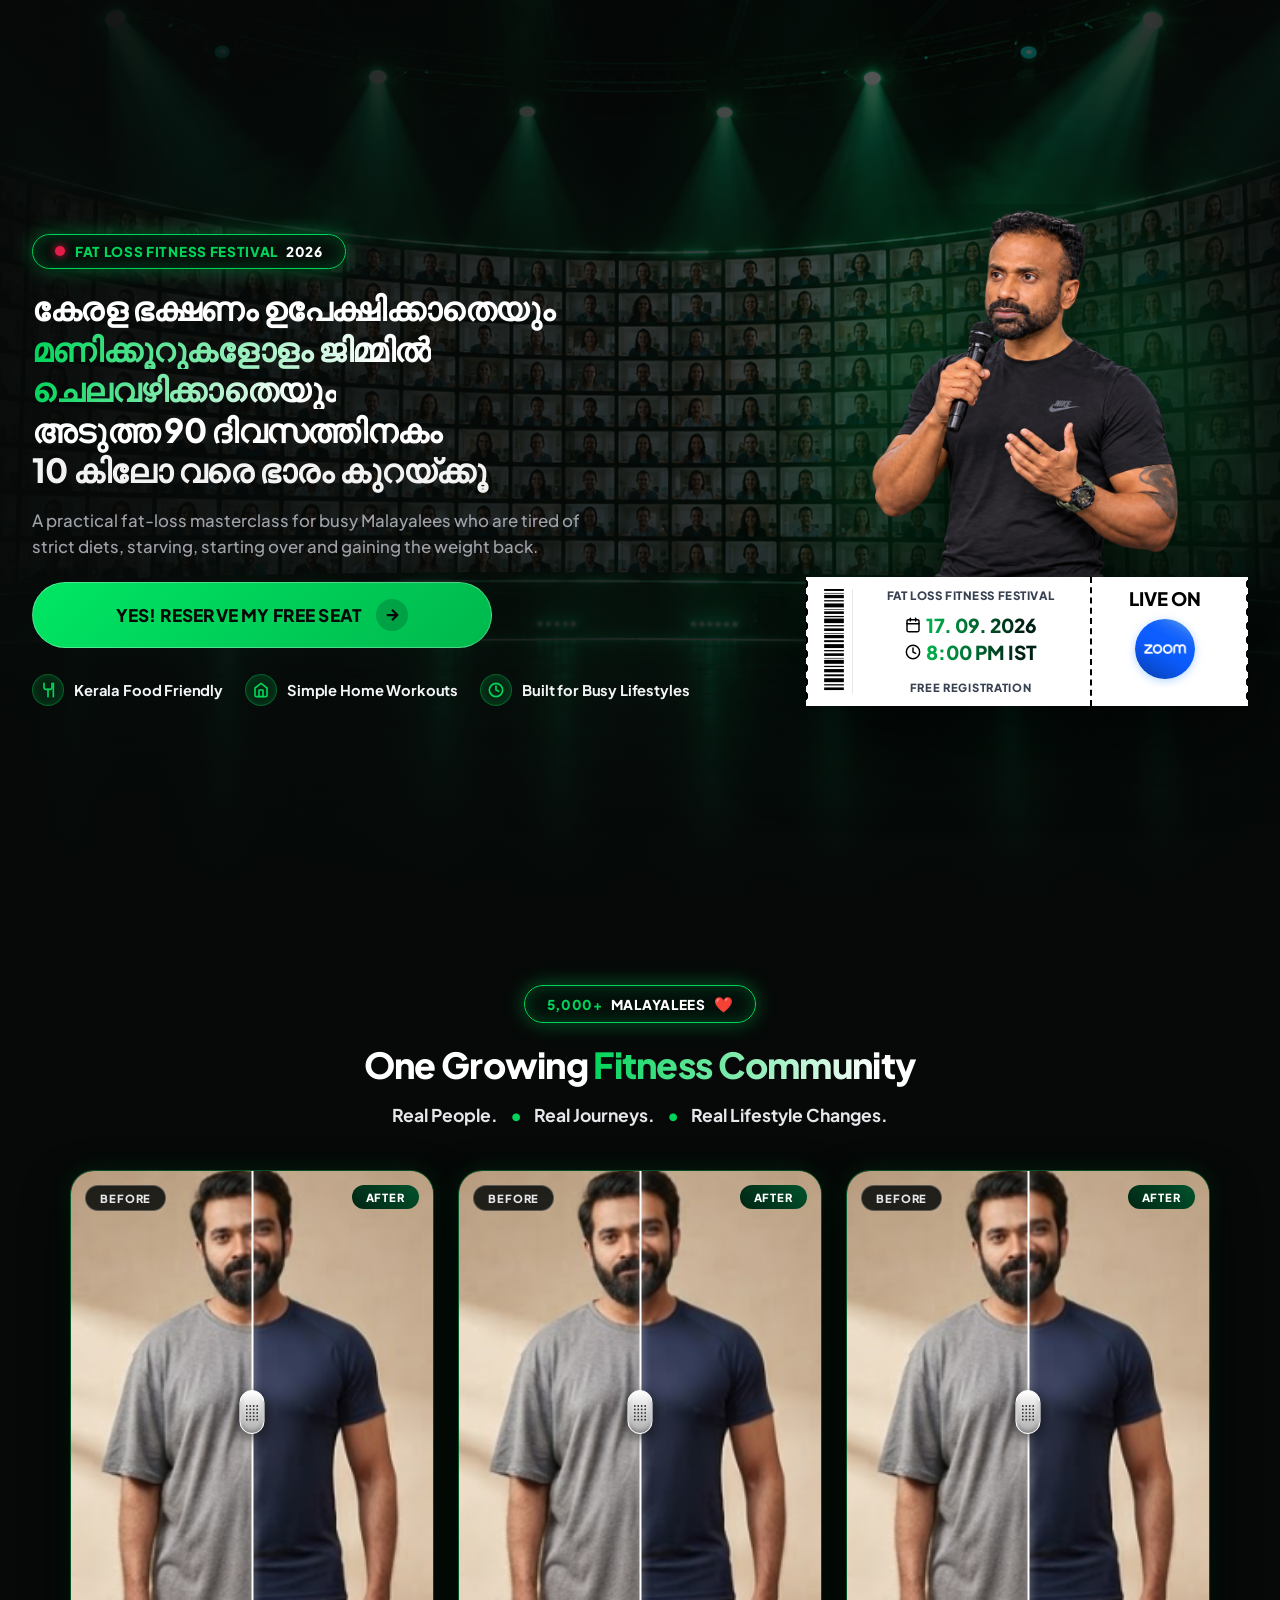
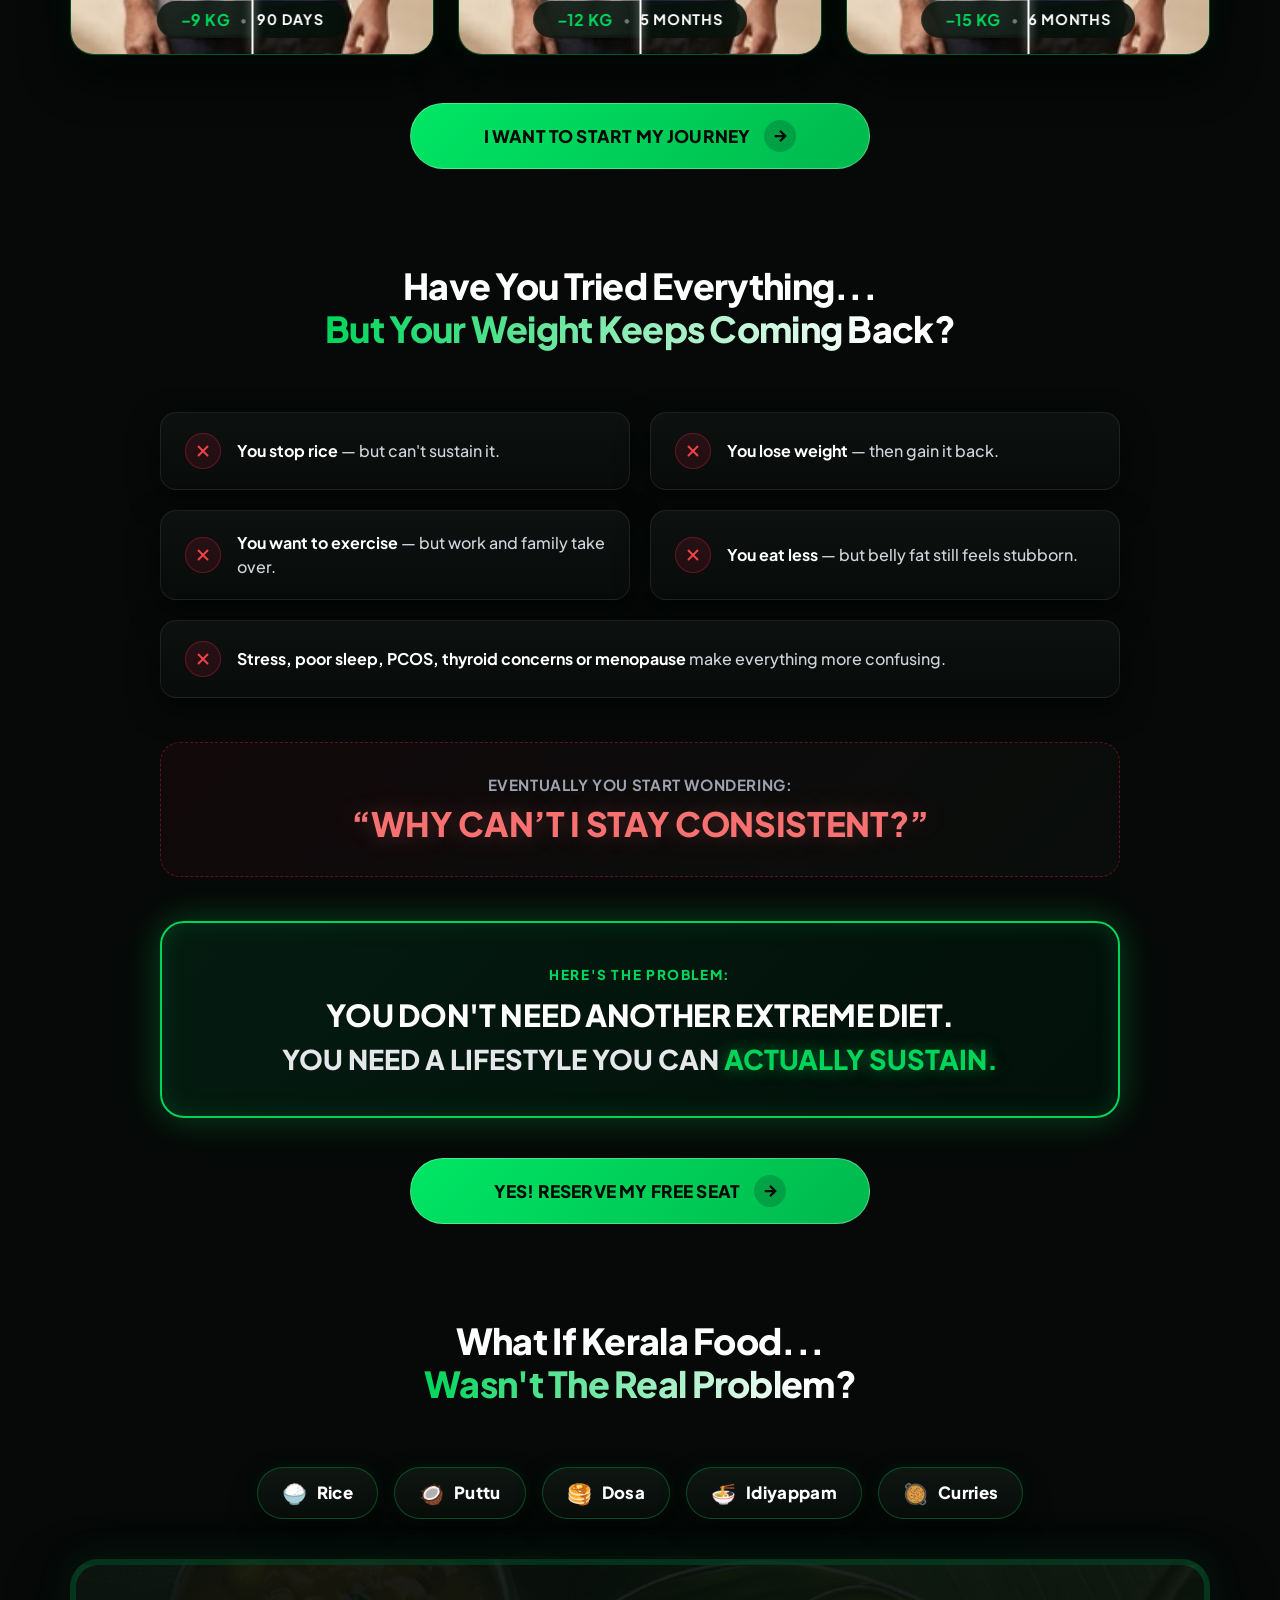
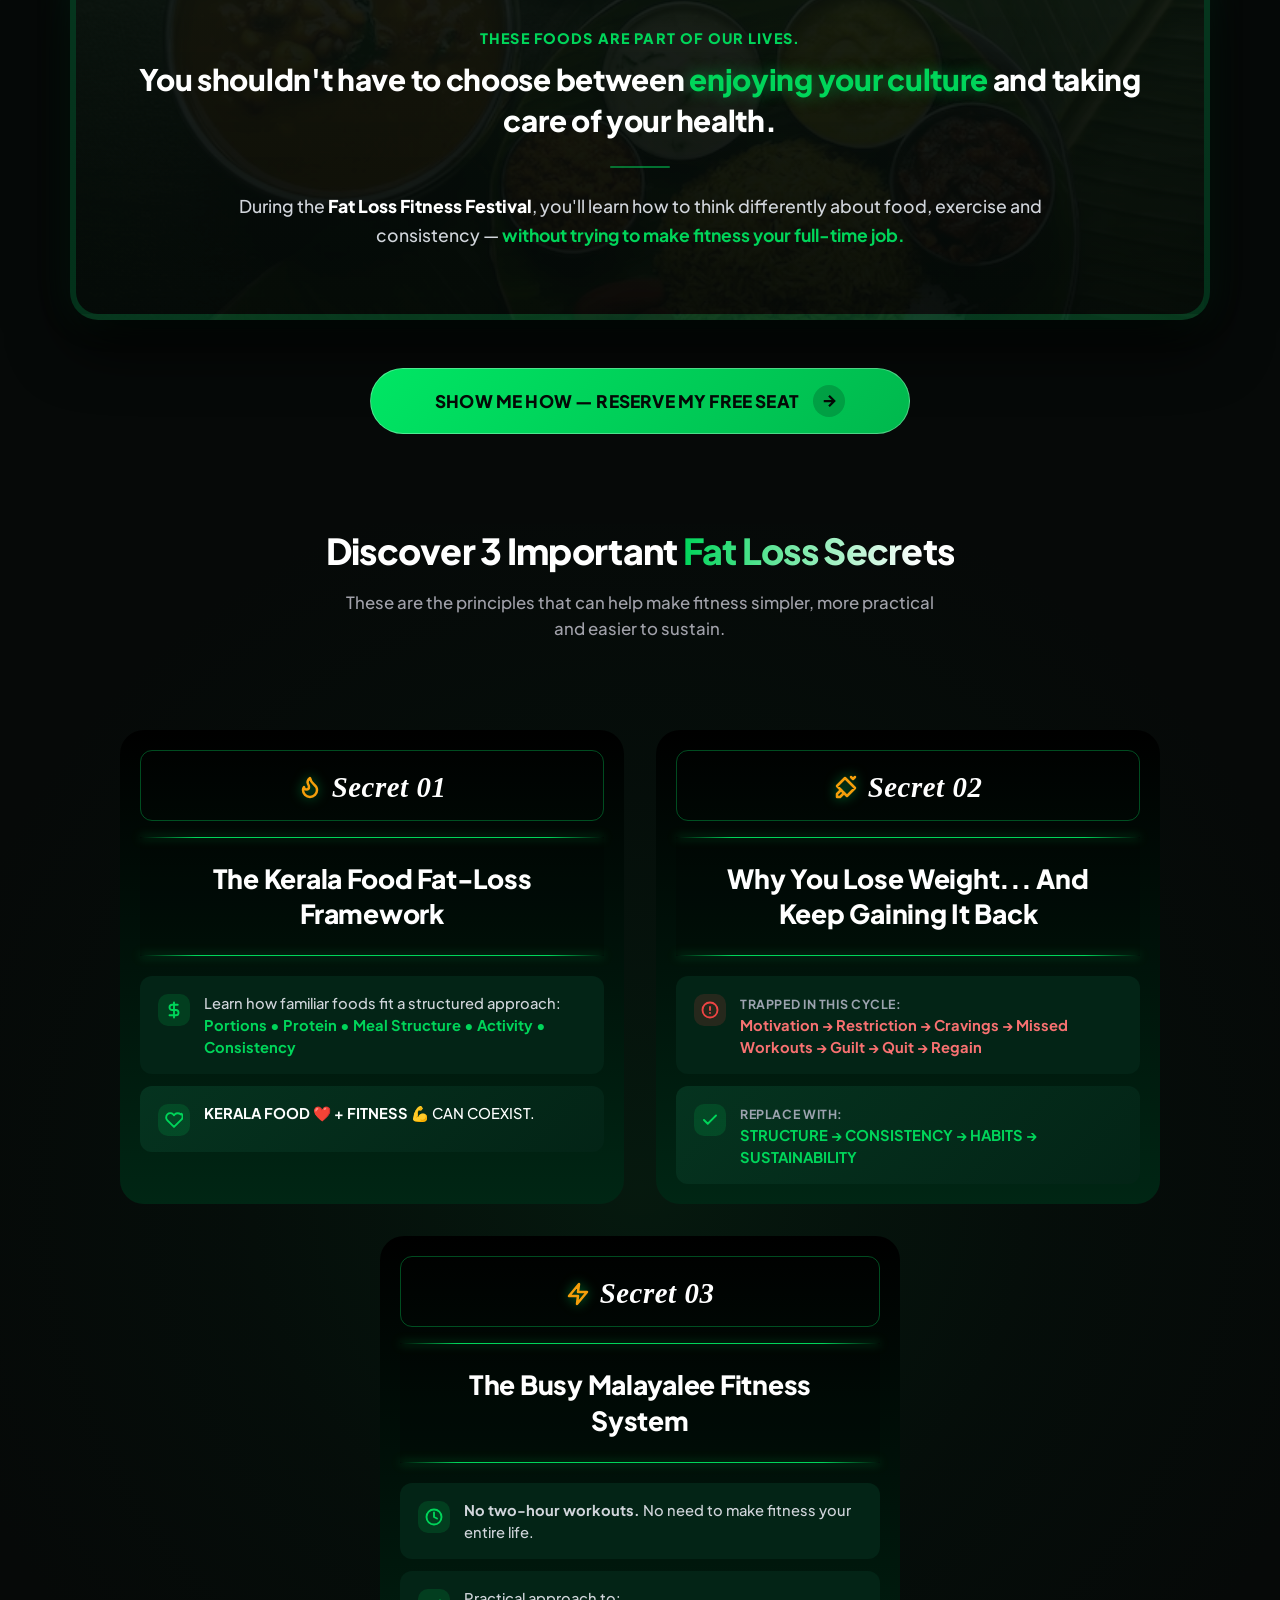
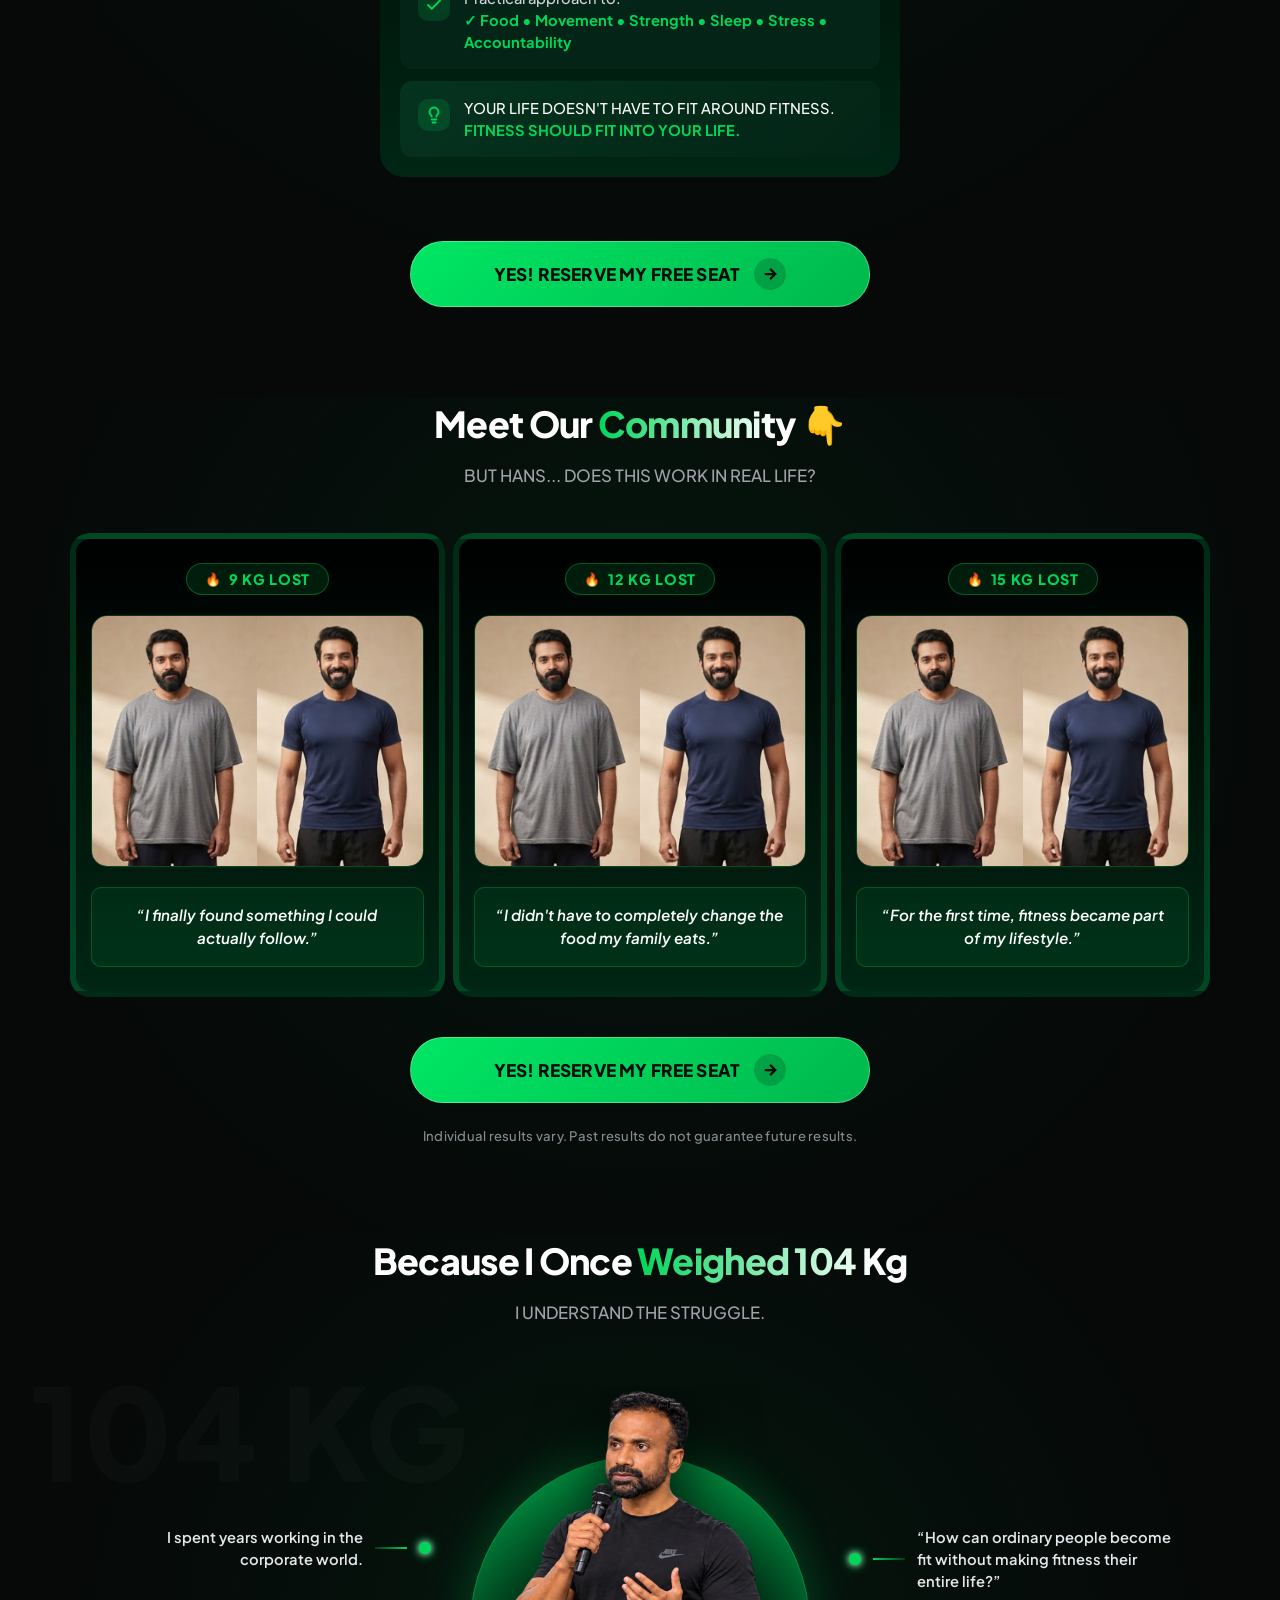
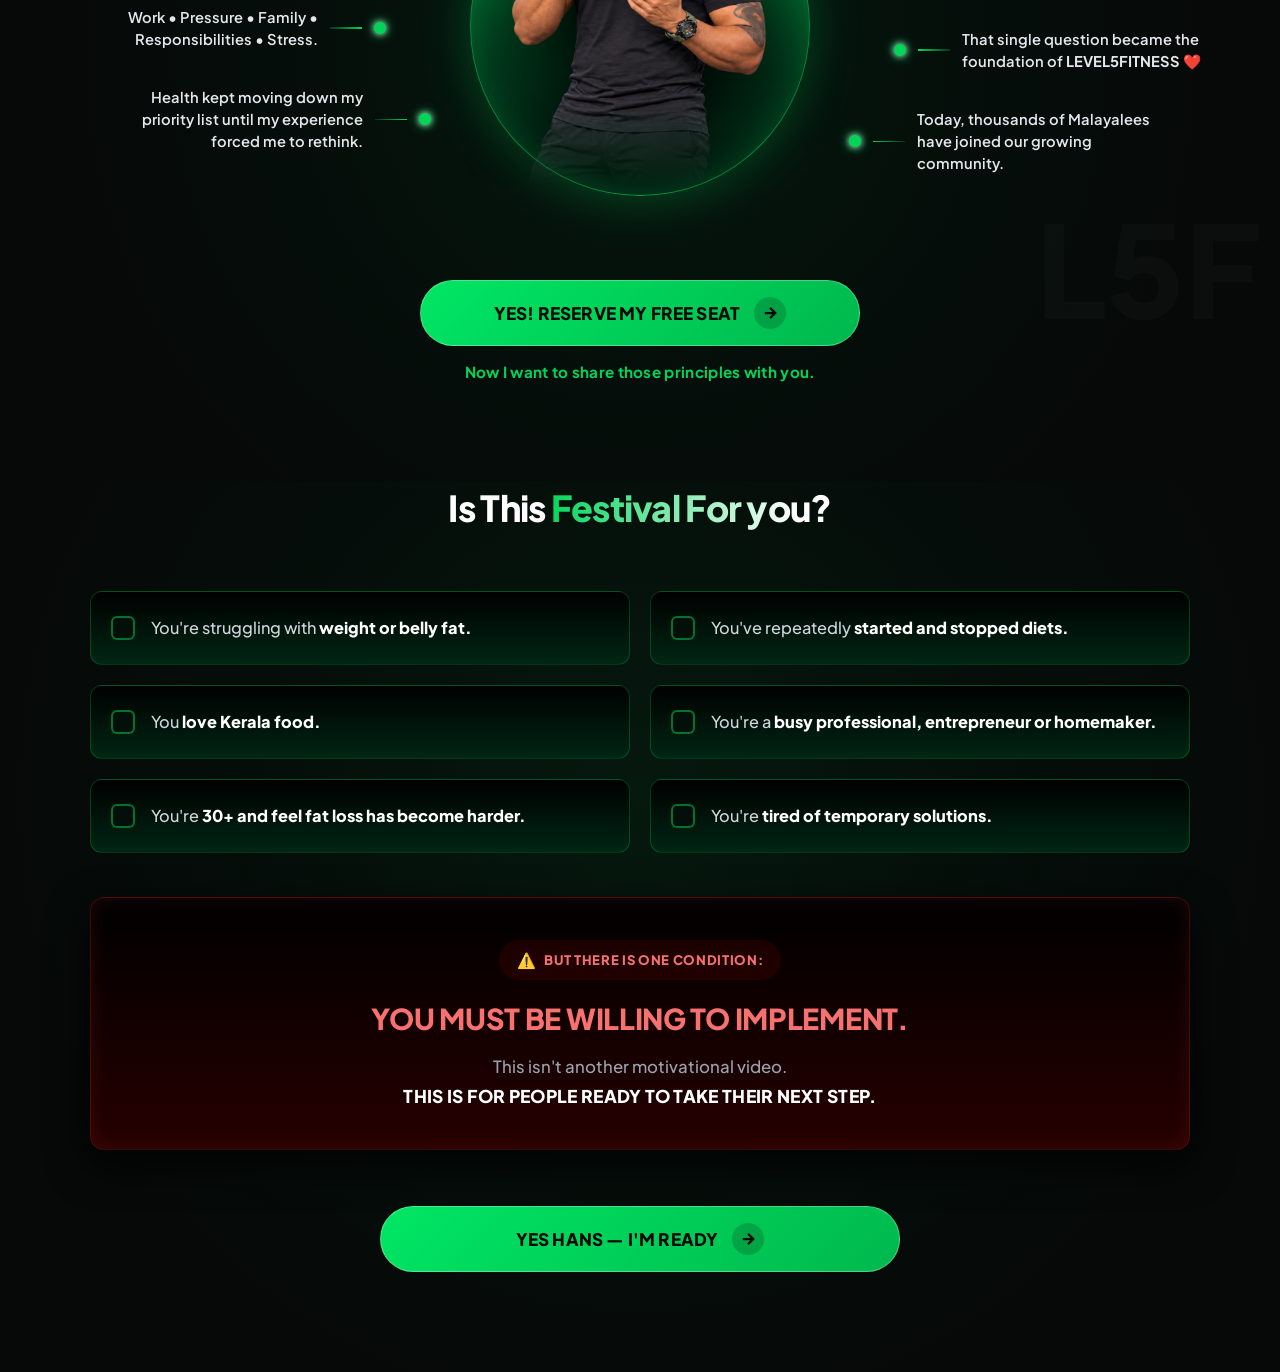
==== commit 22e6f5dc: "c" ====
--- a/index.html
+++ b/index.html
@@ -45,7 +45,6 @@
             <br />
 
             അടുത്ത 90 ദിവസത്തിനകം
-           
 
             <br />
 
@@ -192,18 +191,45 @@
                       >
                     </h2>
                     <div class="exact-ticket-date gradient-ticket">
-                      <svg class="ticket-icon" width="16" height="16" viewBox="0 0 24 24" fill="none" stroke="#000000" stroke-width="2.2" stroke-linecap="round" stroke-linejoin="round">
-                        <rect x="3" y="4" width="18" height="18" rx="2" ry="2"/>
-                        <line x1="16" y1="2" x2="16" y2="6"/>
-                        <line x1="8" y1="2" x2="8" y2="6"/>
-                        <line x1="3" y1="10" x2="21" y2="10"/>
+                      <svg
+                        class="ticket-icon"
+                        width="16"
+                        height="16"
+                        viewBox="0 0 24 24"
+                        fill="none"
+                        stroke="#000000"
+                        stroke-width="2.2"
+                        stroke-linecap="round"
+                        stroke-linejoin="round"
+                      >
+                        <rect
+                          x="3"
+                          y="4"
+                          width="18"
+                          height="18"
+                          rx="2"
+                          ry="2"
+                        />
+                        <line x1="16" y1="2" x2="16" y2="6" />
+                        <line x1="8" y1="2" x2="8" y2="6" />
+                        <line x1="3" y1="10" x2="21" y2="10" />
                       </svg>
                       <span>17. 09. 2026</span>
                     </div>
                     <div class="exact-ticket-time gradient-ticket">
-                      <svg class="ticket-icon" width="16" height="16" viewBox="0 0 24 24" fill="none" stroke="#000000" stroke-width="2.2" stroke-linecap="round" stroke-linejoin="round">
-                        <circle cx="12" cy="12" r="10"/>
-                        <polyline points="12 6 12 12 16 14"/>
+                      <svg
+                        class="ticket-icon"
+                        width="16"
+                        height="16"
+                        viewBox="0 0 24 24"
+                        fill="none"
+                        stroke="#000000"
+                        stroke-width="2.2"
+                        stroke-linecap="round"
+                        stroke-linejoin="round"
+                      >
+                        <circle cx="12" cy="12" r="10" />
+                        <polyline points="12 6 12 12 16 14" />
                       </svg>
                       <span>8:00 PM IST</span>
                     </div>
@@ -263,26 +289,61 @@
           <div class="transform-card">
             <div class="ba-slider-container">
               <div class="ba-before-layer">
-                <img src="before.png" alt="Before Transformation 1" class="ba-img-before" />
+                <img
+                  src="before.png"
+                  alt="Before Transformation 1"
+                  class="ba-img-before"
+                />
                 <span class="ba-tag ba-tag-before">BEFORE</span>
               </div>
               <div class="ba-after-layer">
-                <img src="after.png" alt="After Transformation 1" class="ba-img-after" />
+                <img
+                  src="after.png"
+                  alt="After Transformation 1"
+                  class="ba-img-after"
+                />
                 <span class="ba-tag ba-tag-after">AFTER</span>
               </div>
-              <div class="ba-handle" style="left: 50%;">
+              <div class="ba-handle" style="left: 50%">
                 <div class="ba-line"></div>
                 <div class="ba-capsule-handle">
-                  <svg width="13" height="17" viewBox="0 0 20 25" fill="#333333">
-                    <circle cx="2" cy="2.5" r="1.4"/><circle cx="7.3" cy="2.5" r="1.4"/><circle cx="12.6" cy="2.5" r="1.4"/><circle cx="18" cy="2.5" r="1.4"/>
-                    <circle cx="2" cy="7.8" r="1.4"/><circle cx="7.3" cy="7.8" r="1.4"/><circle cx="12.6" cy="7.8" r="1.4"/><circle cx="18" cy="7.8" r="1.4"/>
-                    <circle cx="2" cy="13.1" r="1.4"/><circle cx="7.3" cy="13.1" r="1.4"/><circle cx="12.6" cy="13.1" r="1.4"/><circle cx="18" cy="13.1" r="1.4"/>
-                    <circle cx="2" cy="18.4" r="1.4"/><circle cx="7.3" cy="18.4" r="1.4"/><circle cx="12.6" cy="18.4" r="1.4"/><circle cx="18" cy="18.4" r="1.4"/>
-                    <circle cx="2" cy="23.7" r="1.4"/><circle cx="7.3" cy="23.7" r="1.4"/><circle cx="12.6" cy="23.7" r="1.4"/><circle cx="18" cy="23.7" r="1.4"/>
+                  <svg
+                    width="13"
+                    height="17"
+                    viewBox="0 0 20 25"
+                    fill="#333333"
+                  >
+                    <circle cx="2" cy="2.5" r="1.4" />
+                    <circle cx="7.3" cy="2.5" r="1.4" />
+                    <circle cx="12.6" cy="2.5" r="1.4" />
+                    <circle cx="18" cy="2.5" r="1.4" />
+                    <circle cx="2" cy="7.8" r="1.4" />
+                    <circle cx="7.3" cy="7.8" r="1.4" />
+                    <circle cx="12.6" cy="7.8" r="1.4" />
+                    <circle cx="18" cy="7.8" r="1.4" />
+                    <circle cx="2" cy="13.1" r="1.4" />
+                    <circle cx="7.3" cy="13.1" r="1.4" />
+                    <circle cx="12.6" cy="13.1" r="1.4" />
+                    <circle cx="18" cy="13.1" r="1.4" />
+                    <circle cx="2" cy="18.4" r="1.4" />
+                    <circle cx="7.3" cy="18.4" r="1.4" />
+                    <circle cx="12.6" cy="18.4" r="1.4" />
+                    <circle cx="18" cy="18.4" r="1.4" />
+                    <circle cx="2" cy="23.7" r="1.4" />
+                    <circle cx="7.3" cy="23.7" r="1.4" />
+                    <circle cx="12.6" cy="23.7" r="1.4" />
+                    <circle cx="18" cy="23.7" r="1.4" />
                   </svg>
                 </div>
               </div>
-              <input type="range" class="ba-range-input" min="0" max="100" value="50" aria-label="Drag Before After Slider 1" />
+              <input
+                type="range"
+                class="ba-range-input"
+                min="0"
+                max="100"
+                value="50"
+                aria-label="Drag Before After Slider 1"
+              />
               <div class="result-badge-floating">
                 <span class="result-val-green">–9 KG</span>
                 <span class="result-divider">•</span>
@@ -295,26 +356,61 @@
           <div class="transform-card">
             <div class="ba-slider-container">
               <div class="ba-before-layer">
-                <img src="before.png" alt="Before Transformation 2" class="ba-img-before" />
+                <img
+                  src="before.png"
+                  alt="Before Transformation 2"
+                  class="ba-img-before"
+                />
                 <span class="ba-tag ba-tag-before">BEFORE</span>
               </div>
               <div class="ba-after-layer">
-                <img src="after.png" alt="After Transformation 2" class="ba-img-after" />
+                <img
+                  src="after.png"
+                  alt="After Transformation 2"
+                  class="ba-img-after"
+                />
                 <span class="ba-tag ba-tag-after">AFTER</span>
               </div>
-              <div class="ba-handle" style="left: 50%;">
+              <div class="ba-handle" style="left: 50%">
                 <div class="ba-line"></div>
                 <div class="ba-capsule-handle">
-                  <svg width="13" height="17" viewBox="0 0 20 25" fill="#333333">
-                    <circle cx="2" cy="2.5" r="1.4"/><circle cx="7.3" cy="2.5" r="1.4"/><circle cx="12.6" cy="2.5" r="1.4"/><circle cx="18" cy="2.5" r="1.4"/>
-                    <circle cx="2" cy="7.8" r="1.4"/><circle cx="7.3" cy="7.8" r="1.4"/><circle cx="12.6" cy="7.8" r="1.4"/><circle cx="18" cy="7.8" r="1.4"/>
-                    <circle cx="2" cy="13.1" r="1.4"/><circle cx="7.3" cy="13.1" r="1.4"/><circle cx="12.6" cy="13.1" r="1.4"/><circle cx="18" cy="13.1" r="1.4"/>
-                    <circle cx="2" cy="18.4" r="1.4"/><circle cx="7.3" cy="18.4" r="1.4"/><circle cx="12.6" cy="18.4" r="1.4"/><circle cx="18" cy="18.4" r="1.4"/>
-                    <circle cx="2" cy="23.7" r="1.4"/><circle cx="7.3" cy="23.7" r="1.4"/><circle cx="12.6" cy="23.7" r="1.4"/><circle cx="18" cy="23.7" r="1.4"/>
+                  <svg
+                    width="13"
+                    height="17"
+                    viewBox="0 0 20 25"
+                    fill="#333333"
+                  >
+                    <circle cx="2" cy="2.5" r="1.4" />
+                    <circle cx="7.3" cy="2.5" r="1.4" />
+                    <circle cx="12.6" cy="2.5" r="1.4" />
+                    <circle cx="18" cy="2.5" r="1.4" />
+                    <circle cx="2" cy="7.8" r="1.4" />
+                    <circle cx="7.3" cy="7.8" r="1.4" />
+                    <circle cx="12.6" cy="7.8" r="1.4" />
+                    <circle cx="18" cy="7.8" r="1.4" />
+                    <circle cx="2" cy="13.1" r="1.4" />
+                    <circle cx="7.3" cy="13.1" r="1.4" />
+                    <circle cx="12.6" cy="13.1" r="1.4" />
+                    <circle cx="18" cy="13.1" r="1.4" />
+                    <circle cx="2" cy="18.4" r="1.4" />
+                    <circle cx="7.3" cy="18.4" r="1.4" />
+                    <circle cx="12.6" cy="18.4" r="1.4" />
+                    <circle cx="18" cy="18.4" r="1.4" />
+                    <circle cx="2" cy="23.7" r="1.4" />
+                    <circle cx="7.3" cy="23.7" r="1.4" />
+                    <circle cx="12.6" cy="23.7" r="1.4" />
+                    <circle cx="18" cy="23.7" r="1.4" />
                   </svg>
                 </div>
               </div>
-              <input type="range" class="ba-range-input" min="0" max="100" value="50" aria-label="Drag Before After Slider 2" />
+              <input
+                type="range"
+                class="ba-range-input"
+                min="0"
+                max="100"
+                value="50"
+                aria-label="Drag Before After Slider 2"
+              />
               <div class="result-badge-floating">
                 <span class="result-val-green">–12 KG</span>
                 <span class="result-divider">•</span>
@@ -327,26 +423,61 @@
           <div class="transform-card">
             <div class="ba-slider-container">
               <div class="ba-before-layer">
-                <img src="before.png" alt="Before Transformation 3" class="ba-img-before" />
+                <img
+                  src="before.png"
+                  alt="Before Transformation 3"
+                  class="ba-img-before"
+                />
                 <span class="ba-tag ba-tag-before">BEFORE</span>
               </div>
               <div class="ba-after-layer">
-                <img src="after.png" alt="After Transformation 3" class="ba-img-after" />
+                <img
+                  src="after.png"
+                  alt="After Transformation 3"
+                  class="ba-img-after"
+                />
                 <span class="ba-tag ba-tag-after">AFTER</span>
               </div>
-              <div class="ba-handle" style="left: 50%;">
+              <div class="ba-handle" style="left: 50%">
                 <div class="ba-line"></div>
                 <div class="ba-capsule-handle">
-                  <svg width="13" height="17" viewBox="0 0 20 25" fill="#333333">
-                    <circle cx="2" cy="2.5" r="1.4"/><circle cx="7.3" cy="2.5" r="1.4"/><circle cx="12.6" cy="2.5" r="1.4"/><circle cx="18" cy="2.5" r="1.4"/>
-                    <circle cx="2" cy="7.8" r="1.4"/><circle cx="7.3" cy="7.8" r="1.4"/><circle cx="12.6" cy="7.8" r="1.4"/><circle cx="18" cy="7.8" r="1.4"/>
-                    <circle cx="2" cy="13.1" r="1.4"/><circle cx="7.3" cy="13.1" r="1.4"/><circle cx="12.6" cy="13.1" r="1.4"/><circle cx="18" cy="13.1" r="1.4"/>
-                    <circle cx="2" cy="18.4" r="1.4"/><circle cx="7.3" cy="18.4" r="1.4"/><circle cx="12.6" cy="18.4" r="1.4"/><circle cx="18" cy="18.4" r="1.4"/>
-                    <circle cx="2" cy="23.7" r="1.4"/><circle cx="7.3" cy="23.7" r="1.4"/><circle cx="12.6" cy="23.7" r="1.4"/><circle cx="18" cy="23.7" r="1.4"/>
+                  <svg
+                    width="13"
+                    height="17"
+                    viewBox="0 0 20 25"
+                    fill="#333333"
+                  >
+                    <circle cx="2" cy="2.5" r="1.4" />
+                    <circle cx="7.3" cy="2.5" r="1.4" />
+                    <circle cx="12.6" cy="2.5" r="1.4" />
+                    <circle cx="18" cy="2.5" r="1.4" />
+                    <circle cx="2" cy="7.8" r="1.4" />
+                    <circle cx="7.3" cy="7.8" r="1.4" />
+                    <circle cx="12.6" cy="7.8" r="1.4" />
+                    <circle cx="18" cy="7.8" r="1.4" />
+                    <circle cx="2" cy="13.1" r="1.4" />
+                    <circle cx="7.3" cy="13.1" r="1.4" />
+                    <circle cx="12.6" cy="13.1" r="1.4" />
+                    <circle cx="18" cy="13.1" r="1.4" />
+                    <circle cx="2" cy="18.4" r="1.4" />
+                    <circle cx="7.3" cy="18.4" r="1.4" />
+                    <circle cx="12.6" cy="18.4" r="1.4" />
+                    <circle cx="18" cy="18.4" r="1.4" />
+                    <circle cx="2" cy="23.7" r="1.4" />
+                    <circle cx="7.3" cy="23.7" r="1.4" />
+                    <circle cx="12.6" cy="23.7" r="1.4" />
+                    <circle cx="18" cy="23.7" r="1.4" />
                   </svg>
                 </div>
               </div>
-              <input type="range" class="ba-range-input" min="0" max="100" value="50" aria-label="Drag Before After Slider 3" />
+              <input
+                type="range"
+                class="ba-range-input"
+                min="0"
+                max="100"
+                value="50"
+                aria-label="Drag Before After Slider 3"
+              />
               <div class="result-badge-floating">
                 <span class="result-val-green">–15 KG</span>
                 <span class="result-divider">•</span>
@@ -359,10 +490,1011 @@
         <!-- Section CTA Button -->
         <div class="section-cta-wrapper">
           <a href="#register" class="btn-hero-cta btn-journey-cta">
-    
             <span class="cta-text">I WANT TO START MY JOURNEY</span>
             <div class="cta-arrow-badge">
-              <svg class="cta-arrow" width="18" height="18" viewBox="0 0 24 24" fill="none" stroke="currentColor" stroke-width="3">
+              <svg
+                class="cta-arrow"
+                width="18"
+                height="18"
+                viewBox="0 0 24 24"
+                fill="none"
+                stroke="currentColor"
+                stroke-width="3"
+              >
+                <path d="M5 12h14M12 5l7 7-7 7" />
+              </svg>
+            </div>
+          </a>
+        </div>
+      </div>
+    </section>
+
+    <!-- Section 3: Problem / Pain Section -->
+    <section class="pain-section" id="problem">
+      <div class="section-container">
+        <!-- Section Header -->
+        <div class="section-header">
+          <h2 class="section-title">
+            Have You Tried Everything... <br />
+            <span class="gradient-accent"
+              >But Your Weight Keeps Coming Back?</span
+            >
+          </h2>
+        </div>
+
+        <!-- Pain Points Cards Grid -->
+        <div class="pain-grid">
+          <!-- Item 1 -->
+          <div class="pain-card">
+            <div class="pain-icon-badge">
+              <svg
+                width="18"
+                height="18"
+                viewBox="0 0 24 24"
+                fill="none"
+                stroke="#ef4444"
+                stroke-width="2.5"
+                stroke-linecap="round"
+                stroke-linejoin="round"
+              >
+                <line x1="18" y1="6" x2="6" y2="18"></line>
+                <line x1="6" y1="6" x2="18" y2="18"></line>
+              </svg>
+            </div>
+            <p class="pain-text">
+              <strong class="text-white">You stop rice</strong> — but can't
+              sustain it.
+            </p>
+          </div>
+
+          <!-- Item 2 -->
+          <div class="pain-card">
+            <div class="pain-icon-badge">
+              <svg
+                width="18"
+                height="18"
+                viewBox="0 0 24 24"
+                fill="none"
+                stroke="#ef4444"
+                stroke-width="2.5"
+                stroke-linecap="round"
+                stroke-linejoin="round"
+              >
+                <line x1="18" y1="6" x2="6" y2="18"></line>
+                <line x1="6" y1="6" x2="18" y2="18"></line>
+              </svg>
+            </div>
+            <p class="pain-text">
+              <strong class="text-white">You lose weight</strong> — then gain it
+              back.
+            </p>
+          </div>
+
+          <!-- Item 3 -->
+          <div class="pain-card">
+            <div class="pain-icon-badge">
+              <svg
+                width="18"
+                height="18"
+                viewBox="0 0 24 24"
+                fill="none"
+                stroke="#ef4444"
+                stroke-width="2.5"
+                stroke-linecap="round"
+                stroke-linejoin="round"
+              >
+                <line x1="18" y1="6" x2="6" y2="18"></line>
+                <line x1="6" y1="6" x2="18" y2="18"></line>
+              </svg>
+            </div>
+            <p class="pain-text">
+              <strong class="text-white">You want to exercise</strong> — but
+              work and family take over.
+            </p>
+          </div>
+
+          <!-- Item 4 -->
+          <div class="pain-card">
+            <div class="pain-icon-badge">
+              <svg
+                width="18"
+                height="18"
+                viewBox="0 0 24 24"
+                fill="none"
+                stroke="#ef4444"
+                stroke-width="2.5"
+                stroke-linecap="round"
+                stroke-linejoin="round"
+              >
+                <line x1="18" y1="6" x2="6" y2="18"></line>
+                <line x1="6" y1="6" x2="18" y2="18"></line>
+              </svg>
+            </div>
+            <p class="pain-text">
+              <strong class="text-white">You eat less</strong> — but belly fat
+              still feels stubborn.
+            </p>
+          </div>
+
+          <!-- Item 5 -->
+          <div class="pain-card pain-card-wide">
+            <div class="pain-icon-badge">
+              <svg
+                width="18"
+                height="18"
+                viewBox="0 0 24 24"
+                fill="none"
+                stroke="#ef4444"
+                stroke-width="2.5"
+                stroke-linecap="round"
+                stroke-linejoin="round"
+              >
+                <line x1="18" y1="6" x2="6" y2="18"></line>
+                <line x1="6" y1="6" x2="18" y2="18"></line>
+              </svg>
+            </div>
+            <p class="pain-text">
+              <strong class="text-white"
+                >Stress, poor sleep, PCOS, thyroid concerns or menopause</strong
+              >
+              make everything more confusing.
+            </p>
+          </div>
+        </div>
+
+        <!-- Emotional Question Callout -->
+        <div class="emotional-quote-box">
+          <span class="quote-intro">Eventually you start wondering:</span>
+          <h3 class="quote-question">“WHY CAN’T I STAY CONSISTENT?”</h3>
+        </div>
+
+        <!-- Solution Banner -->
+        <div class="solution-banner">
+          <span class="solution-eyebrow">HERE'S THE PROBLEM:</span>
+          <h3 class="solution-headline">
+            YOU DON'T NEED ANOTHER EXTREME DIET.
+          </h3>
+          <p class="solution-subheadline">
+            YOU NEED A LIFESTYLE YOU CAN
+            <span class="highlight-emerald">ACTUALLY SUSTAIN.</span>
+          </p>
+        </div>
+
+        <!-- Section 3 CTA Button -->
+        <div class="section-cta-wrapper pain-cta-wrapper">
+          <a href="#register" class="btn-hero-cta">
+            <span class="cta-text">YES! RESERVE MY FREE SEAT</span>
+            <div class="cta-arrow-badge">
+              <svg
+                class="cta-arrow"
+                width="18"
+                height="18"
+                viewBox="0 0 24 24"
+                fill="none"
+                stroke="currentColor"
+                stroke-width="3"
+              >
+                <path d="M5 12h14M12 5l7 7-7 7" />
+              </svg>
+            </div>
+          </a>
+        </div>
+      </div>
+    </section>
+
+    <!-- Section 4: Belief Shift / Kerala Food Section -->
+    <section class="food-section" id="belief-shift">
+      <div class="section-container">
+        <!-- Section Header -->
+        <div class="section-header">
+          <h2 class="section-title">
+            What If Kerala Food... <br />
+            <span class="gradient-accent">Wasn't The Real Problem?</span>
+          </h2>
+        </div>
+
+        <!-- Floating Food Chips Row -->
+        <div class="food-chips-wrapper">
+          <div class="food-chip">
+            <span class="food-chip-emoji">🍚</span>
+            <span class="food-chip-name">Rice</span>
+          </div>
+          <div class="food-chip">
+            <span class="food-chip-emoji">🥥</span>
+            <span class="food-chip-name">Puttu</span>
+          </div>
+          <div class="food-chip">
+            <span class="food-chip-emoji">🥞</span>
+            <span class="food-chip-name">Dosa</span>
+          </div>
+          <div class="food-chip">
+            <span class="food-chip-emoji">🍜</span>
+            <span class="food-chip-name">Idiyappam</span>
+          </div>
+          <div class="food-chip">
+            <span class="food-chip-emoji">🥘</span>
+            <span class="food-chip-name">Curries</span>
+          </div>
+        </div>
+
+        <!-- Focused Belief Shift Feature Card -->
+        <div class="belief-feature-card">
+          <p class="belief-subtext">These foods are part of our lives.</p>
+          <h3 class="belief-headline">
+            You shouldn't have to choose between
+            <span class="highlight-emerald">enjoying your culture</span> and
+            taking care of your health.
+          </h3>
+          <div class="belief-divider"></div>
+          <p class="belief-promise">
+            During the <strong>Fat Loss Fitness Festival</strong>, you'll learn
+            how to think differently about food, exercise and consistency —
+            <em>without trying to make fitness your full-time job.</em>
+          </p>
+        </div>
+
+        <!-- Section 4 CTA Button -->
+        <div class="section-cta-wrapper food-cta-wrapper">
+          <a href="#register" class="btn-hero-cta">
+            <span class="cta-text">SHOW ME HOW — RESERVE MY FREE SEAT</span>
+            <div class="cta-arrow-badge">
+              <svg
+                class="cta-arrow"
+                width="18"
+                height="18"
+                viewBox="0 0 24 24"
+                fill="none"
+                stroke="currentColor"
+                stroke-width="3"
+              >
+                <path d="M5 12h14M12 5l7 7-7 7" />
+              </svg>
+            </div>
+          </a>
+        </div>
+      </div>
+    </section>
+
+    <!-- Section 5: What They Will Learn (3 Fat-Loss Secrets) -->
+    <section class="learn-section" id="learn">
+      <div class="section-container">
+        <!-- Section Header -->
+        <div class="section-header">
+          <h2 class="section-title">
+            Discover 3 Important
+            <span class="gradient-accent">Fat Loss Secrets</span>
+          </h2>
+          <p class="section-description">
+            These are the principles that can help make fitness simpler, more
+            practical and easier to sustain.
+          </p>
+        </div>
+
+        <!-- Secrets Cards Grid -->
+        <div class="secrets-grid">
+          <!-- Secret Card 1 -->
+          <div class="secret-card">
+            <div class="secret-top-header">
+              <span class="secret-tag-title">
+                <svg
+                  class="secret-header-icon"
+                  width="24"
+                  height="24"
+                  viewBox="0 0 24 24"
+                  fill="none"
+                  stroke="#f59e0b"
+                  stroke-width="2.5"
+                  stroke-linecap="round"
+                  stroke-linejoin="round"
+                >
+                  <path
+                    d="M8.5 14.5A2.5 2.5 0 0 0 11 12c0-1.38-.5-2-1-3-1.072-2.143-.224-4.054 2-6 .5 2.5 2 4.9 4 6.5 2 1.6 3 3.5 3 5.5a7 7 0 1 1-14 0c0-1.153.433-2.294 1-3a2.5 2.5 0 0 0 2.5 2.5z"
+                  ></path>
+                </svg>
+                Secret 01
+              </span>
+            </div>
+            <h3 class="secret-card-title">
+              The Kerala Food Fat-Loss Framework
+            </h3>
+            <div class="secret-inner-list">
+              <div class="secret-inner-box">
+                <div class="secret-icon-badge">
+                  <svg
+                    width="18"
+                    height="18"
+                    viewBox="0 0 24 24"
+                    fill="none"
+                    stroke="#00d55a"
+                    stroke-width="2.5"
+                    stroke-linecap="round"
+                    stroke-linejoin="round"
+                  >
+                    <path
+                      d="M12 2v20M17 5H9.5a3.5 3.5 0 0 0 0 7h5a3.5 3.5 0 0 1 0 7H6"
+                    ></path>
+                  </svg>
+                </div>
+                <p class="secret-box-text">
+                  Learn how familiar foods fit a structured approach:
+                  <br /><strong class="text-emerald"
+                    >Portions • Protein • Meal Structure • Activity •
+                    Consistency</strong
+                  >
+                </p>
+              </div>
+
+              <div class="secret-inner-box secret-highlight-box">
+                <div class="secret-icon-badge icon-heart">
+                  <svg
+                    width="18"
+                    height="18"
+                    viewBox="0 0 24 24"
+                    fill="none"
+                    stroke="#00d55a"
+                    stroke-width="2.5"
+                    stroke-linecap="round"
+                    stroke-linejoin="round"
+                  >
+                    <path
+                      d="M20.84 4.61a5.5 5.5 0 0 0-7.78 0L12 5.67l-1.06-1.06a5.5 5.5 0 0 0-7.78 7.78l1.06 1.06L12 21.23l8.78-8.78 1.06-1.06a5.5 5.5 0 0 0 0-7.78z"
+                    ></path>
+                  </svg>
+                </div>
+                <p class="secret-box-text highlight-text">
+                  <strong>KERALA FOOD ❤️ + FITNESS 💪</strong> CAN COEXIST.
+                </p>
+              </div>
+            </div>
+          </div>
+
+          <!-- Secret Card 2 -->
+          <div class="secret-card">
+            <div class="secret-top-header">
+              <span class="secret-tag-title">
+                <svg
+                  class="secret-header-icon"
+                  width="24"
+                  height="24"
+                  viewBox="0 0 24 24"
+                  fill="none"
+                  stroke="#f59e0b"
+                  stroke-width="2.5"
+                  stroke-linecap="round"
+                  stroke-linejoin="round"
+                >
+                  <path d="M21 2l-2 2m-2-2l2 2M3 11l8-8 10 10-8 8L3 11z"></path>
+                  <path d="M7 15l-4 4v3h3l4-4"></path>
+                </svg>
+                Secret 02
+              </span>
+            </div>
+            <h3 class="secret-card-title">
+              Why You Lose Weight... And Keep Gaining It Back
+            </h3>
+            <div class="secret-inner-list">
+              <div class="secret-inner-box">
+                <div class="secret-icon-badge icon-warning">
+                  <svg
+                    width="18"
+                    height="18"
+                    viewBox="0 0 24 24"
+                    fill="none"
+                    stroke="#ef4444"
+                    stroke-width="2.5"
+                    stroke-linecap="round"
+                    stroke-linejoin="round"
+                  >
+                    <circle cx="12" cy="12" r="10"></circle>
+                    <line x1="12" y1="8" x2="12" y2="12"></line>
+                    <line x1="12" y1="16" x2="12.01" y2="16"></line>
+                  </svg>
+                </div>
+                <p class="secret-box-text">
+                  <span class="text-muted-label">Trapped in this cycle:</span>
+                  <br />
+                  <strong class="text-red"
+                    >Motivation → Restriction → Cravings → Missed Workouts →
+                    Guilt → Quit → Regain</strong
+                  >
+                </p>
+              </div>
+
+              <div class="secret-inner-box secret-highlight-box">
+                <div class="secret-icon-badge icon-star">
+                  <svg
+                    width="18"
+                    height="18"
+                    viewBox="0 0 24 24"
+                    fill="none"
+                    stroke="#00d55a"
+                    stroke-width="2.5"
+                    stroke-linecap="round"
+                    stroke-linejoin="round"
+                  >
+                    <polyline points="20 6 9 17 4 12"></polyline>
+                  </svg>
+                </div>
+                <p class="secret-box-text highlight-text">
+                  <span class="text-muted-label">Replace with:</span> <br />
+                  <strong class="text-emerald"
+                    >STRUCTURE → CONSISTENCY → HABITS → SUSTAINABILITY</strong
+                  >
+                </p>
+              </div>
+            </div>
+          </div>
+
+          <!-- Secret Card 3 (Centered in 2nd row) -->
+          <div class="secret-card secret-card-centered">
+            <div class="secret-top-header">
+              <span class="secret-tag-title">
+                <svg
+                  class="secret-header-icon"
+                  width="24"
+                  height="24"
+                  viewBox="0 0 24 24"
+                  fill="none"
+                  stroke="#f59e0b"
+                  stroke-width="2.5"
+                  stroke-linecap="round"
+                  stroke-linejoin="round"
+                >
+                  <polygon
+                    points="13 2 3 14 12 14 11 22 21 10 12 10 13 2"
+                  ></polygon>
+                </svg>
+                Secret 03
+              </span>
+            </div>
+            <h3 class="secret-card-title">The Busy Malayalee Fitness System</h3>
+            <div class="secret-inner-list">
+              <div class="secret-inner-box">
+                <div class="secret-icon-badge">
+                  <svg
+                    width="18"
+                    height="18"
+                    viewBox="0 0 24 24"
+                    fill="none"
+                    stroke="#00d55a"
+                    stroke-width="2.5"
+                    stroke-linecap="round"
+                    stroke-linejoin="round"
+                  >
+                    <circle cx="12" cy="12" r="10"></circle>
+                    <polyline points="12 6 12 12 16 14"></polyline>
+                  </svg>
+                </div>
+                <p class="secret-box-text">
+                  <strong>No two-hour workouts.</strong> No need to make fitness
+                  your entire life.
+                </p>
+              </div>
+
+              <div class="secret-inner-box">
+                <div class="secret-icon-badge">
+                  <svg
+                    width="18"
+                    height="18"
+                    viewBox="0 0 24 24"
+                    fill="none"
+                    stroke="#00d55a"
+                    stroke-width="2.5"
+                    stroke-linecap="round"
+                    stroke-linejoin="round"
+                  >
+                    <polyline points="20 6 9 17 4 12"></polyline>
+                  </svg>
+                </div>
+                <p class="secret-box-text">
+                  Practical approach to: <br />
+                  <strong class="text-emerald"
+                    >✓ Food • Movement • Strength • Sleep • Stress •
+                    Accountability</strong
+                  >
+                </p>
+              </div>
+
+              <div class="secret-inner-box secret-highlight-box">
+                <div class="secret-icon-badge icon-bulb">
+                  <svg
+                    width="18"
+                    height="18"
+                    viewBox="0 0 24 24"
+                    fill="none"
+                    stroke="#00d55a"
+                    stroke-width="2.5"
+                    stroke-linecap="round"
+                    stroke-linejoin="round"
+                  >
+                    <line x1="9" y1="18" x2="15" y2="18"></line>
+                    <line x1="10" y1="22" x2="14" y2="22"></line>
+                    <path
+                      d="M15.09 14c.18-.98.65-1.74 1.41-2.5A4.65 4.65 0 0 0 18 8 6 6 0 0 0 6 8c0 1 .23 2.23 1.5 3.5A4.61 4.61 0 0 1 8.91 14"
+                    ></path>
+                  </svg>
+                </div>
+                <p class="secret-box-text highlight-text">
+                  YOUR LIFE DOESN'T HAVE TO FIT AROUND FITNESS. <br /><strong
+                    class="text-emerald"
+                    >FITNESS SHOULD FIT INTO YOUR LIFE.</strong
+                  >
+                </p>
+              </div>
+            </div>
+          </div>
+        </div>
+
+        <!-- Section 5 CTA Button -->
+        <div class="section-cta-wrapper learn-cta-wrapper">
+          <a href="#register" class="btn-hero-cta">
+            <span class="cta-text">YES! RESERVE MY FREE SEAT</span>
+            <div class="cta-arrow-badge">
+              <svg
+                class="cta-arrow"
+                width="18"
+                height="18"
+                viewBox="0 0 24 24"
+                fill="none"
+                stroke="currentColor"
+                stroke-width="3"
+              >
+                <path d="M5 12h14M12 5l7 7-7 7" />
+              </svg>
+            </div>
+          </a>
+        </div>
+      </div>
+    </section>
+
+    <!-- SECTION 6 — SECONDARY SOCIAL PROOF -->
+    <section class="community-section" id="community">
+      <div class="section-container">
+        <!-- Section Header -->
+        <div class="section-header">
+          <h2 class="section-title">
+            Meet Our <span class="gradient-accent"> Community</span> 👇
+          </h2>
+          <p class="section-description">
+            BUT HANS... DOES THIS WORK IN REAL LIFE?
+          </p>
+        </div>
+
+        <!-- Transformation Wall Grid (3 Cards) -->
+        <div class="transformation-grid">
+          <!-- Transformation Card 1 -->
+          <div class="transformation-card">
+            <div class="transformation-metric-badge">
+              <span class="metric-fire">🔥</span>
+              <span class="metric-text">9 KG LOST</span>
+            </div>
+
+            <!-- Before/After Image Showcase Container -->
+            <div class="before-after-wrapper">
+              <div class="transformation-img-placeholder">
+                <div class="ba-box ba-before">
+                  <img
+                    src="before.png"
+                    alt="Before Transformation"
+                    class="ba-img"
+                  />
+                </div>
+
+                <div class="ba-box ba-after">
+                  <img
+                    src="after.png"
+                    alt="After Transformation"
+                    class="ba-img"
+                  />
+                </div>
+              </div>
+            </div>
+
+            <!-- Testimonial Quote -->
+            <div class="testimonial-snippet-box">
+              <p class="testimonial-quote">
+                “I finally found something I could actually follow.”
+              </p>
+            </div>
+          </div>
+
+          <!-- Transformation Card 2 -->
+          <div class="transformation-card">
+            <div class="transformation-metric-badge">
+              <span class="metric-fire">🔥</span>
+              <span class="metric-text">12 KG LOST</span>
+            </div>
+
+            <!-- Before/After Image Showcase Container -->
+            <div class="before-after-wrapper">
+              <div class="transformation-img-placeholder">
+                <div class="ba-box ba-before">
+                  <img
+                    src="before.png"
+                    alt="Before Transformation"
+                    class="ba-img"
+                  />
+                </div>
+
+                <div class="ba-box ba-after">
+                  <img
+                    src="after.png"
+                    alt="After Transformation"
+                    class="ba-img"
+                  />
+                </div>
+              </div>
+            </div>
+
+            <!-- Testimonial Quote -->
+            <div class="testimonial-snippet-box">
+              <p class="testimonial-quote">
+                “I didn't have to completely change the food my family eats.”
+              </p>
+            </div>
+          </div>
+
+          <!-- Transformation Card 3 -->
+          <div class="transformation-card">
+            <div class="transformation-metric-badge">
+              <span class="metric-fire">🔥</span>
+              <span class="metric-text">15 KG LOST</span>
+            </div>
+
+            <!-- Before/After Image Showcase Container -->
+            <div class="before-after-wrapper">
+              <div class="transformation-img-placeholder">
+                <div class="ba-box ba-before">
+                  <img
+                    src="before.png"
+                    alt="Before Transformation"
+                    class="ba-img"
+                  />
+                </div>
+
+                <div class="ba-box ba-after">
+                  <img
+                    src="after.png"
+                    alt="After Transformation"
+                    class="ba-img"
+                  />
+                </div>
+              </div>
+            </div>
+
+            <!-- Testimonial Quote -->
+            <div class="testimonial-snippet-box">
+              <p class="testimonial-quote">
+                “For the first time, fitness became part of my lifestyle.”
+              </p>
+            </div>
+          </div>
+        </div>
+
+        <!-- Section 6 CTA Button -->
+        <div class="section-cta-wrapper community-cta-wrapper">
+          <a href="#register" class="btn-hero-cta">
+            <span class="cta-text">YES! RESERVE MY FREE SEAT</span>
+            <div class="cta-arrow-badge">
+              <svg
+                class="cta-arrow"
+                width="18"
+                height="18"
+                viewBox="0 0 24 24"
+                fill="none"
+                stroke="currentColor"
+                stroke-width="3"
+              >
+                <path d="M5 12h14M12 5l7 7-7 7" />
+              </svg>
+            </div>
+          </a>
+        </div>
+
+        <!-- Legal Disclaimer Footer -->
+        <p class="disclaimer-text">
+          Individual results vary. Past results do not guarantee future results.
+        </p>
+      </div>
+    </section>
+
+    <!-- SECTION 7 — COACH STORY / AUTHORITY (Orbital Layout) -->
+    <section class="coach-story-section" id="coach">
+      <div class="section-container">
+        <!-- Section Header (Centered) -->
+        <div class="section-header coach-orbit-header">
+          <h2 class="section-title coach-orbit-title">
+            Because I Once <span class="gradient-accent">Weighed 104 Kg</span>
+          </h2>
+          <p class="section-description">I UNDERSTAND THE STRUGGLE.</p>
+        </div>
+
+        <!-- Central Orbit Layout Container -->
+        <div class="coach-orbit-wrapper">
+          <!-- Background Faint Watermarks -->
+          <span class="orbit-watermark wm-left">104 KG</span>
+          <span class="orbit-watermark wm-right">L5F</span>
+
+          <!-- Left Orbital Callouts -->
+          <div class="orbit-col orbit-left-col">
+            <div class="orbit-node-item node-left-1">
+              <p class="orbit-node-text">
+                I spent years working in the corporate world.
+              </p>
+              <div class="orbit-dot-line"></div>
+              <div class="orbit-dot"></div>
+            </div>
+
+            <div class="orbit-node-item node-left-2">
+              <p class="orbit-node-text">
+                Work • Pressure • Family • Responsibilities • Stress.
+              </p>
+              <div class="orbit-dot-line"></div>
+              <div class="orbit-dot"></div>
+            </div>
+
+            <div class="orbit-node-item node-left-3">
+              <p class="orbit-node-text">
+                Health kept moving down my priority list until my experience
+                forced me to rethink.
+              </p>
+              <div class="orbit-dot-line"></div>
+              <div class="orbit-dot"></div>
+            </div>
+          </div>
+
+          <!-- Central Coach Image -->
+          <div class="orbit-center-col">
+            <div class="coach-portrait-wrapper">
+              <div class="coach-gradient-circle"></div>
+              <img
+                src="coach.png"
+                alt="Level 5 Fitness Coach"
+                class="orbit-coach-img"
+              />
+            </div>
+
+            <!-- Bottom Center CTA Button -->
+            <div class="section-cta-wrapper orbit-cta-wrapper">
+              <a href="#register" class="btn-hero-cta">
+                <span class="cta-text">YES! RESERVE MY FREE SEAT</span>
+                <div class="cta-arrow-badge">
+                  <svg
+                    class="cta-arrow"
+                    width="18"
+                    height="18"
+                    viewBox="0 0 24 24"
+                    fill="none"
+                    stroke="currentColor"
+                    stroke-width="3"
+                  >
+                    <path d="M5 12h14M12 5l7 7-7 7" />
+                  </svg>
+                </div>
+              </a>
+            </div>
+            <p class="orbit-closing-subtext">
+              Now I want to share those principles with you.
+            </p>
+          </div>
+
+          <!-- Right Orbital Callouts -->
+          <div class="orbit-col orbit-right-col">
+            <div class="orbit-node-item node-right-1">
+              <div class="orbit-dot"></div>
+              <div class="orbit-dot-line"></div>
+              <p class="orbit-node-text">
+                “How can ordinary people become fit without making fitness their
+                entire life?”
+              </p>
+            </div>
+
+            <div class="orbit-node-item node-right-2">
+              <div class="orbit-dot"></div>
+              <div class="orbit-dot-line"></div>
+              <p class="orbit-node-text">
+                That single question became the foundation of
+                <strong>LEVEL5FITNESS ❤️</strong>
+              </p>
+            </div>
+
+            <div class="orbit-node-item node-right-3">
+              <div class="orbit-dot"></div>
+              <div class="orbit-dot-line"></div>
+              <p class="orbit-node-text">
+                Today, thousands of Malayalees have joined our growing
+                community.
+              </p>
+            </div>
+          </div>
+        </div>
+      </div>
+    </section>
+
+    <!-- SECTION 8 — WHO THIS IS FOR -->
+    <section class="who-for-section" id="who-for">
+      <div class="section-container">
+        <!-- Section Header -->
+        <div class="section-header ">
+          <h2 class="section-title  ">
+            Is This<span class="gradient-accent"> Festival For you? </span>
+          </h2>
+         </div>
+
+        <!-- 6 Criteria Checklist Grid -->
+        <div class="who-checklist-grid">
+          <!-- Item 1 -->
+          <label class="who-checklist-card">
+            <input type="checkbox" class="who-checkbox" />
+            <div class="who-check-badge">
+              <svg
+                class="check-icon"
+                width="20"
+                height="20"
+                viewBox="0 0 24 24"
+                fill="none"
+                stroke="#00d55a"
+                stroke-width="3"
+                stroke-linecap="round"
+                stroke-linejoin="round"
+              >
+                <polyline points="20 6 9 17 4 12"></polyline>
+              </svg>
+            </div>
+            <p class="who-check-text">
+              You're struggling with <strong>weight or belly fat.</strong>
+            </p>
+          </label>
+
+          <!-- Item 2 -->
+          <label class="who-checklist-card">
+            <input type="checkbox" class="who-checkbox" />
+            <div class="who-check-badge">
+              <svg
+                class="check-icon"
+                width="20"
+                height="20"
+                viewBox="0 0 24 24"
+                fill="none"
+                stroke="#00d55a"
+                stroke-width="3"
+                stroke-linecap="round"
+                stroke-linejoin="round"
+              >
+                <polyline points="20 6 9 17 4 12"></polyline>
+              </svg>
+            </div>
+            <p class="who-check-text">
+              You've repeatedly <strong>started and stopped diets.</strong>
+            </p>
+          </label>
+
+          <!-- Item 3 -->
+          <label class="who-checklist-card">
+            <input type="checkbox" class="who-checkbox" />
+            <div class="who-check-badge">
+              <svg
+                class="check-icon"
+                width="20"
+                height="20"
+                viewBox="0 0 24 24"
+                fill="none"
+                stroke="#00d55a"
+                stroke-width="3"
+                stroke-linecap="round"
+                stroke-linejoin="round"
+              >
+                <polyline points="20 6 9 17 4 12"></polyline>
+              </svg>
+            </div>
+            <p class="who-check-text">You <strong>love Kerala food.</strong></p>
+          </label>
+
+          <!-- Item 4 -->
+          <label class="who-checklist-card">
+            <input type="checkbox" class="who-checkbox" />
+            <div class="who-check-badge">
+              <svg
+                class="check-icon"
+                width="20"
+                height="20"
+                viewBox="0 0 24 24"
+                fill="none"
+                stroke="#00d55a"
+                stroke-width="3"
+                stroke-linecap="round"
+                stroke-linejoin="round"
+              >
+                <polyline points="20 6 9 17 4 12"></polyline>
+              </svg>
+            </div>
+            <p class="who-check-text">
+              You're a
+              <strong>busy professional, entrepreneur or homemaker.</strong>
+            </p>
+          </label>
+
+          <!-- Item 5 -->
+          <label class="who-checklist-card">
+            <input type="checkbox" class="who-checkbox" />
+            <div class="who-check-badge">
+              <svg
+                class="check-icon"
+                width="20"
+                height="20"
+                viewBox="0 0 24 24"
+                fill="none"
+                stroke="#00d55a"
+                stroke-width="3"
+                stroke-linecap="round"
+                stroke-linejoin="round"
+              >
+                <polyline points="20 6 9 17 4 12"></polyline>
+              </svg>
+            </div>
+            <p class="who-check-text">
+              You're <strong>30+ and feel fat loss has become harder.</strong>
+            </p>
+          </label>
+
+          <!-- Item 6 -->
+          <label class="who-checklist-card">
+            <input type="checkbox" class="who-checkbox" />
+            <div class="who-check-badge">
+              <svg
+                class="check-icon"
+                width="20"
+                height="20"
+                viewBox="0 0 24 24"
+                fill="none"
+                stroke="#00d55a"
+                stroke-width="3"
+                stroke-linecap="round"
+                stroke-linejoin="round"
+              >
+                <polyline points="20 6 9 17 4 12"></polyline>
+              </svg>
+            </div>
+            <p class="who-check-text">
+              You're <strong>tired of temporary solutions.</strong>
+            </p>
+          </label>
+        </div>
+
+        <!-- Emphasized Condition Callout Box -->
+        <div class="condition-callout-box">
+          <div class="condition-header-pill">
+            <span class="warning-icon">⚠️</span>
+            <span class="condition-tag-text">BUT THERE IS ONE CONDITION:</span>
+          </div>
+
+          <h3 class="condition-main-headline">
+            YOU MUST BE WILLING TO IMPLEMENT.
+          </h3>
+
+          <p class="condition-subtext">
+            This isn't another motivational video.
+          </p>
+
+          <p class="condition-ready-statement">
+            THIS IS FOR PEOPLE READY TO TAKE THEIR NEXT STEP.
+          </p>
+        </div>
+
+        <!-- Section 8 CTA Button -->
+        <div class="section-cta-wrapper who-cta-wrapper">
+          <a href="#register" class="btn-hero-cta">
+            <span class="cta-text"> YES HANS — I'M READY</span>
+            <div class="cta-arrow-badge">
+              <svg
+                class="cta-arrow"
+                width="18"
+                height="18"
+                viewBox="0 0 24 24"
+                fill="none"
+                stroke="currentColor"
+                stroke-width="3"
+              >
                 <path d="M5 12h14M12 5l7 7-7 7" />
               </svg>
             </div>
--- a/style.css
+++ b/style.css
@@ -6,12 +6,15 @@
   --bg-dark: #060908;
   --token-41402d7e-10ef-47ba-9616-98a814e4d4fe: #00d55a;
   --token-43913031-335a-4f87-8d69-23ffc3eeb97a: #002614;
+  --token-a4487852-5aec-4622-a28e-ed763882daa6: #000000;
   --emerald-primary: #00d55a;
   --emerald-glow: rgba(0, 213, 90, 0.4);
-  
+
   --text-main: #ffffff;
   --text-muted: #a1a1aa;
-  --font-family: 'Plus Jakarta Sans', -apple-system, BlinkMacSystemFont, 'Segoe UI', Roboto, sans-serif;
+  --font-family:
+    "Plus Jakarta Sans", -apple-system, BlinkMacSystemFont, "Segoe UI", Roboto,
+    sans-serif;
 }
 
 * {
@@ -20,7 +23,8 @@
   box-sizing: border-box;
 }
 
-html, body {
+html,
+body {
   background-color: var(--bg-dark);
   color: var(--text-main);
   font-family: var(--font-family);
@@ -66,9 +70,20 @@
   height: 100%;
   pointer-events: none;
   z-index: 1;
-  background: 
-    linear-gradient(to right, rgba(6, 9, 8, 0.95) 0%, rgba(6, 9, 8, 0.5) 45%, rgba(6, 9, 8, 0.2) 75%, rgba(6, 9, 8, 0.85) 100%),
-    linear-gradient(to bottom, rgba(6, 9, 8, 0.2) 0%, rgba(6, 9, 8, 0.4) 60%, rgba(6, 9, 8, 0.98) 98%);
+  background:
+    linear-gradient(
+      to right,
+      rgba(6, 9, 8, 0.95) 0%,
+      rgba(6, 9, 8, 0.5) 45%,
+      rgba(6, 9, 8, 0.2) 75%,
+      rgba(6, 9, 8, 0.85) 100%
+    ),
+    linear-gradient(
+      to bottom,
+      rgba(6, 9, 8, 0.2) 0%,
+      rgba(6, 9, 8, 0.4) 60%,
+      rgba(6, 9, 8, 0.98) 98%
+    );
 }
 
 /* ==========================================================================
@@ -96,7 +111,6 @@
   flex-direction: column;
   align-items: flex-start;
   text-align: left;
- 
 }
 
 .hero-image-col {
@@ -127,7 +141,7 @@
   font-size: 0.85rem;
   font-weight: 800;
   letter-spacing: 0.05em;
-  box-shadow: 
+  box-shadow:
     0 0 20px rgba(0, 213, 90, 0.4),
     inset 0 0 15px rgba(0, 213, 90, 0.25);
   backdrop-filter: blur(12px);
@@ -168,7 +182,11 @@
 }
 
 .gradient-accent {
-  background: linear-gradient(90deg, var(--token-41402d7e-10ef-47ba-9616-98a814e4d4fe, rgb(0, 213, 90)) 0%, rgb(255, 255, 255) 88%);
+  background: linear-gradient(
+    90deg,
+    var(--token-41402d7e-10ef-47ba-9616-98a814e4d4fe, rgb(0, 213, 90)) 0%,
+    rgb(255, 255, 255) 88%
+  );
   -webkit-background-clip: text;
   -webkit-text-fill-color: transparent;
 }
@@ -274,7 +292,7 @@
 .ticket-wrapper-exact {
   position: absolute;
   bottom: 0px;
-   z-index: 30;
+  z-index: 30;
   width: 100%;
   max-width: 460px;
   margin-bottom: 0;
@@ -306,11 +324,19 @@
 }
 
 .scallop-left {
-  background-image: radial-gradient(circle at -3px 7px, #000000 5px, #ffffff 5.5px);
+  background-image: radial-gradient(
+    circle at -3px 7px,
+    #000000 5px,
+    #ffffff 5.5px
+  );
 }
 
 .scallop-right {
-  background-image: radial-gradient(circle at 13px 7px, #000000 5px, #ffffff 5.5px);
+  background-image: radial-gradient(
+    circle at 13px 7px,
+    #000000 5px,
+    #ffffff 5.5px
+  );
 }
 
 .ticket-body-left {
@@ -340,7 +366,7 @@
 }
 
 .exact-ticket-title {
-  font-family: 'Plus Jakarta Sans', sans-serif;
+  font-family: "Plus Jakarta Sans", sans-serif;
   font-size: 0.72rem;
   font-weight: 900;
   letter-spacing: 0.05em;
@@ -416,7 +442,11 @@
 }
 
 .gradient-ticket {
-  background: linear-gradient(90deg, var(--token-41402d7e-10ef-47ba-9616-98a814e4d4fe, rgb(0, 213, 90)) 0%, rgb(0, 32, 20) 88%);
+  background: linear-gradient(
+    90deg,
+    var(--token-41402d7e-10ef-47ba-9616-98a814e4d4fe, rgb(0, 213, 90)) 0%,
+    rgb(0, 32, 20) 88%
+  );
   -webkit-background-clip: text;
   -webkit-text-fill-color: transparent;
 }
@@ -441,7 +471,7 @@
 }
 
 .perforated-divider::after {
-  content: '';
+  content: "";
   position: absolute;
   top: 0;
   bottom: 0;
@@ -527,7 +557,12 @@
   transform: translateX(-50%);
   width: 500px;
   height: 500px;
-  background: radial-gradient(circle, rgba(0, 213, 90, 0.45) 0%, rgba(0, 213, 90, 0.12) 55%, transparent 75%);
+  background: radial-gradient(
+    circle,
+    rgba(0, 213, 90, 0.45) 0%,
+    rgba(0, 213, 90, 0.12) 55%,
+    transparent 75%
+  );
   filter: blur(45px);
   pointer-events: none;
   z-index: 0;
@@ -598,7 +633,9 @@
   height: 32px;
   border-radius: 50%;
   background: rgba(4, 9, 6, 0.18);
-  transition: transform 0.25s ease, background 0.25s ease;
+  transition:
+    transform 0.25s ease,
+    background 0.25s ease;
   flex-shrink: 0;
 }
 
@@ -613,9 +650,19 @@
 }
 
 @keyframes pulse-dot {
-  0% { opacity: 1; transform: scale(1); }
-  50% { opacity: 0.4; transform: scale(0.85); opacity: 0.4; }
-  100% { opacity: 1; transform: scale(1); }
+  0% {
+    opacity: 1;
+    transform: scale(1);
+  }
+  50% {
+    opacity: 0.4;
+    transform: scale(0.85);
+    opacity: 0.4;
+  }
+  100% {
+    opacity: 1;
+    transform: scale(1);
+  }
 }
 
 .cta-arrow {
@@ -635,7 +682,6 @@
   width: 100%;
   padding: 85px 24px 90px 24px;
   background-color: #060908;
-  
 }
 
 .section-container {
@@ -667,7 +713,7 @@
   font-weight: 800;
   letter-spacing: 0.05em;
   margin-bottom: 20px;
-  box-shadow: 
+  box-shadow:
     0 0 20px rgba(0, 213, 90, 0.4),
     inset 0 0 15px rgba(0, 213, 90, 0.25);
   backdrop-filter: blur(12px);
@@ -689,7 +735,7 @@
 }
 
 .section-title {
-  font-size: clamp(2.1rem, 3.8vw, 3.2rem);
+  font-size: clamp(1.7rem, 2.8vw, 2.3rem);
   font-weight: 900;
   line-height: 1.2;
   letter-spacing: -0.02em;
@@ -733,7 +779,9 @@
   border: 1.5px solid rgba(0, 213, 90, 0.35);
   border-radius: 24px;
   overflow: hidden;
-  box-shadow: 0 20px 45px rgba(0, 0, 0, 0.8), 0 0 25px rgba(0, 213, 90, 0.12);
+  box-shadow:
+    0 20px 45px rgba(0, 0, 0, 0.8),
+    0 0 25px rgba(0, 213, 90, 0.12);
 }
 
 .ba-slider-container {
@@ -793,10 +841,12 @@
 
 .ba-tag-after {
   right: 14px;
-  background: linear-gradient(45deg, var(--token-43913031-335a-4f87-8d69-23ffc3eeb97a, #002614) 0%, #00522c 100%);
+  background: linear-gradient(
+    45deg,
+    var(--token-43913031-335a-4f87-8d69-23ffc3eeb97a, #002614) 0%,
+    #00522c 100%
+  );
   color: #ffffff;
- 
- 
 }
 
 /* Divider Handle */
@@ -833,7 +883,7 @@
   display: flex;
   align-items: center;
   justify-content: center;
-  box-shadow: 
+  box-shadow:
     0 4px 14px rgba(0, 0, 0, 0.65),
     inset 0 2px 3px rgba(255, 255, 255, 0.95),
     inset 0 -2px 4px rgba(0, 0, 0, 0.3);
@@ -864,13 +914,13 @@
   justify-content: center;
   gap: 10px;
   background: rgba(4, 18, 12, 0.82);
-   
+
   padding: 8px 24px;
   border-radius: 100px;
   white-space: nowrap;
   backdrop-filter: blur(14px);
   -webkit-backdrop-filter: blur(14px);
- 
+
   z-index: 10;
   pointer-events: none;
 }
@@ -900,8 +950,6 @@
   width: 100%;
 }
 
- 
-
 /* ==========================================================================
    Responsive Breakpoints (Desktop view > 1024px remains 100% UNTOUCHED)
    ========================================================================== */
@@ -933,7 +981,7 @@
     text-align: center;
     font-size: clamp(1.8rem, 4vw, 2.4rem);
   }
-  
+
   .hero-description {
     text-align: center;
     font-size: 1rem;
@@ -1175,7 +1223,7 @@
   }
 
   .section-title {
-    font-size: clamp(1.6rem, 5.5vw, 2.2rem);
+    font-size: clamp(1.35rem, 4.5vw, 1.75rem);
     margin-bottom: 12px;
   }
 
@@ -1243,3 +1291,1384 @@
     height: 24px;
   }
 }
+
+/* ==========================================================================
+   Section 3: Problem / Pain Section
+   ========================================================================== */
+
+.pain-section {
+  position: relative;
+  width: 100%;
+  padding: 5px 24px 90px 24px;
+  background-color: #060908;
+}
+
+.pain-badge {
+  display: inline-flex;
+  align-items: center;
+  gap: 8px;
+  background: rgba(30, 10, 15, 0.88);
+  border: 1.5px solid rgba(225, 29, 72, 0.6);
+  padding: 8px 22px;
+  border-radius: 100px;
+  font-size: 0.85rem;
+  font-weight: 800;
+  letter-spacing: 0.05em;
+  margin-bottom: 20px;
+  box-shadow:
+    0 0 20px rgba(225, 29, 72, 0.25),
+    inset 0 0 15px rgba(225, 29, 72, 0.15);
+  backdrop-filter: blur(12px);
+}
+
+.pain-grid {
+  display: grid;
+  grid-template-columns: repeat(2, 1fr);
+  gap: 20px;
+  width: 100%;
+  max-width: 960px;
+  margin: 0 auto 44px auto;
+}
+
+.pain-card {
+  display: flex;
+  align-items: center;
+  gap: 16px;
+  background: linear-gradient(180deg, #0d1210 0%, #070b09 100%);
+  border: 1.5px solid rgba(255, 255, 255, 0.08);
+  border-radius: 16px;
+  padding: 20px 24px;
+  text-align: left;
+  transition: all 0.25s ease;
+  box-shadow: 0 10px 30px rgba(0, 0, 0, 0.5);
+}
+
+.pain-card-wide {
+  grid-column: span 2;
+}
+
+.pain-icon-badge {
+  display: flex;
+  align-items: center;
+  justify-content: center;
+  width: 36px;
+  height: 36px;
+  border-radius: 50%;
+  background: rgba(225, 29, 72, 0.12);
+  border: 1px solid rgba(225, 29, 72, 0.35);
+  flex-shrink: 0;
+}
+
+.pain-text {
+  font-size: 1rem;
+  line-height: 1.5;
+  color: #d1d5db;
+  font-weight: 500;
+}
+
+.text-white {
+  color: #ffffff;
+  font-weight: 700;
+}
+
+/* Emotional Question Box */
+.emotional-quote-box {
+  width: 100%;
+  max-width: 960px;
+  margin: 0 auto 44px auto;
+  padding: 32px 24px;
+  background: linear-gradient(
+    135deg,
+    rgba(20, 10, 12, 0.8) 0%,
+    rgba(10, 14, 12, 0.9) 100%
+  );
+  border: 1.5px dashed rgba(225, 29, 72, 0.4);
+  border-radius: 20px;
+  text-align: center;
+  position: relative;
+}
+
+.quote-intro {
+  display: block;
+  font-size: 0.95rem;
+  font-weight: 700;
+  color: #9ca3af;
+  letter-spacing: 0.04em;
+  margin-bottom: 8px;
+  text-transform: uppercase;
+}
+
+.quote-question {
+  font-size: clamp(1.4rem, 3vw, 2.1rem);
+  font-weight: 900;
+  color: #f87171;
+  letter-spacing: -0.01em;
+  text-shadow: 0 0 25px rgba(248, 113, 113, 0.3);
+}
+
+/* Solution Banner */
+.solution-banner {
+  width: 100%;
+  max-width: 960px;
+  margin: 0 auto;
+  padding: 40px 32px;
+  background: linear-gradient(
+    135deg,
+    rgba(4, 28, 17, 0.95) 0%,
+    rgba(2, 16, 10, 0.98) 100%
+  );
+  border: 2px solid #00d55a;
+  border-radius: 24px;
+  text-align: center;
+  box-shadow:
+    0 0 35px rgba(0, 213, 90, 0.3),
+    inset 0 0 25px rgba(0, 213, 90, 0.15);
+}
+
+.solution-eyebrow {
+  display: inline-block;
+  font-size: 0.85rem;
+  font-weight: 900;
+  letter-spacing: 0.12em;
+  color: #00d55a;
+  margin-bottom: 12px;
+}
+
+.solution-headline {
+  font-size: clamp(1.3rem, 2.8vw, 1.9rem);
+  font-weight: 900;
+  color: #ffffff;
+  margin-bottom: 8px;
+  letter-spacing: -0.01em;
+}
+
+.solution-subheadline {
+  font-size: clamp(1.2rem, 2.6vw, 1.7rem);
+  font-weight: 800;
+  color: #e5e7eb;
+}
+
+.highlight-emerald {
+  color: #00d55a;
+  font-weight: 900;
+  text-shadow: 0 0 15px rgba(0, 213, 90, 0.5);
+}
+
+/* Responsive Media Query Adjustments for Section 3 */
+@media (max-width: 768px) {
+  .pain-grid {
+    grid-template-columns: 1fr;
+  }
+  .pain-card-wide {
+    grid-column: span 1;
+  }
+  .pain-section {
+    padding: 50px 16px 60px 16px;
+  }
+  .pain-card {
+    padding: 16px 18px;
+    gap: 12px;
+  }
+  .pain-text {
+    font-size: 0.92rem;
+  }
+  .emotional-quote-box {
+    padding: 24px 16px;
+    margin-bottom: 32px;
+  }
+  .solution-banner {
+    padding: 28px 20px;
+  }
+}
+
+.pain-cta-wrapper {
+  margin-top: 40px;
+}
+
+/* ==========================================================================
+   Section 4: Belief Shift / Kerala Food Section (Clean Open Structure)
+   ========================================================================== */
+
+.food-section {
+  position: relative;
+  width: 100%;
+  padding: 5px 24px 90px 24px;
+  background-color: #060908;
+}
+
+.food-badge {
+  display: inline-flex;
+  align-items: center;
+  gap: 8px;
+  background: rgba(4, 20, 13, 0.88);
+  border: 1.5px solid rgba(0, 213, 90, 0.5);
+  padding: 8px 22px;
+  border-radius: 100px;
+  font-size: 0.85rem;
+  font-weight: 800;
+  letter-spacing: 0.05em;
+  margin-bottom: 20px;
+  box-shadow:
+    0 0 20px rgba(0, 213, 90, 0.25),
+    inset 0 0 15px rgba(0, 213, 90, 0.15);
+  backdrop-filter: blur(12px);
+}
+
+.food-badge-emoji {
+  font-size: 1rem;
+}
+
+/* Floating Food Chips Wrapper */
+.food-chips-wrapper {
+  display: flex;
+  align-items: center;
+  justify-content: center;
+  gap: 16px;
+  flex-wrap: wrap;
+  width: 100%;
+  max-width: 900px;
+  margin: 0 auto 40px auto;
+}
+
+.food-chip {
+  display: inline-flex;
+  align-items: center;
+  gap: 10px;
+  background: linear-gradient(180deg, #0e1612 0%, #080d0a 100%);
+  border: 1px solid rgba(0, 213, 90, 0.3);
+  padding: 12px 24px;
+  border-radius: 100px;
+  box-shadow:
+    0 10px 25px rgba(0, 0, 0, 0.6),
+    0 0 15px rgba(0, 213, 90, 0.08);
+  transition:
+    transform 0.2s ease,
+    border-color 0.2s ease;
+}
+
+.food-chip:hover {
+  transform: translateY(-2px);
+  border-color: rgba(0, 213, 90, 0.6);
+}
+
+.food-chip-emoji {
+  font-size: 1.25rem;
+}
+
+.food-chip-name {
+  font-size: 1.05rem;
+  font-weight: 800;
+  color: #ffffff;
+  letter-spacing: 0.02em;
+}
+
+/* Focused Belief Shift Feature Card */
+.belief-feature-card {
+  position: relative;
+  width: 100%;
+  max-width: 1140px;
+  margin: 0 auto 48px auto;
+  padding: 64px 54px;
+  min-height: 340px;
+  background:
+    linear-gradient(180deg, rgba(8, 16, 12, 0.92) 0%, rgba(4, 9, 7, 0.96) 100%),
+    url("kerala-food.jpg") center/cover no-repeat;
+  border: 6px solid rgba(0, 168, 86, 0.25);
+  border-radius: 28px;
+  box-shadow:
+    0 25px 60px rgba(0, 0, 0, 0.85),
+    0 0 35px rgba(0, 168, 86, 0.15);
+  text-align: center;
+  overflow: hidden;
+  display: flex;
+  flex-direction: column;
+  align-items: center;
+  justify-content: center;
+}
+
+.belief-subtext {
+  font-size: 0.9rem;
+  font-weight: 800;
+  color: #00d55a;
+  text-transform: uppercase;
+  letter-spacing: 0.08em;
+  margin-bottom: 12px;
+}
+
+.belief-headline {
+  font-size: clamp(1.3rem, 2.6vw, 1.85rem);
+  font-weight: 800;
+  color: #ffffff;
+  line-height: 1.4;
+  letter-spacing: -0.01em;
+  margin-bottom: 24px;
+}
+
+.belief-divider {
+  width: 60px;
+  height: 2px;
+  background: rgba(0, 213, 90, 0.5);
+  margin: 0 auto 24px auto;
+  border-radius: 2px;
+}
+
+.belief-promise {
+  font-size: 1.1rem;
+  line-height: 1.65;
+  color: #d1d5db;
+  font-weight: 500;
+  max-width: 820px;
+  margin: 0 auto;
+}
+
+.belief-promise strong {
+  color: #ffffff;
+  font-weight: 800;
+}
+
+.belief-promise em {
+  color: #00d55a;
+  font-style: normal;
+  font-weight: 700;
+}
+
+.food-cta-wrapper {
+  margin-top: 0;
+  width: 100%;
+  display: flex;
+  justify-content: center;
+}
+
+.food-cta-wrapper .btn-hero-cta {
+  max-width: 540px;
+}
+
+.food-cta-wrapper .cta-text {
+  white-space: nowrap;
+}
+
+/* Section 4 Responsive Queries */
+@media (max-width: 768px) {
+  .food-section {
+    padding: 50px 16px 60px 16px;
+  }
+  .food-chips-wrapper {
+    gap: 10px;
+    margin-bottom: 28px;
+  }
+  .food-chip {
+    padding: 8px 16px;
+  }
+  .food-chip-name {
+    font-size: 0.92rem;
+  }
+  .belief-feature-card {
+    padding: 32px 20px;
+    margin-bottom: 32px;
+  }
+  .belief-promise {
+    font-size: 0.95rem;
+  }
+  .food-cta-wrapper .cta-text {
+    white-space: normal;
+  }
+}
+
+/* ==========================================================================
+   Section 5: What They Will Learn (3 Fat-Loss Secrets)
+   ========================================================================== */
+
+.learn-section {
+  position: relative;
+  width: 100%;
+  padding: 5px 24px 90px 24px;
+  background-color: #060908;
+  background: radial-gradient(
+    circle at 50% 45%,
+    rgba(0, 213, 90, 0.08) 0%,
+    rgba(0, 38, 20, 0.15) 40%,
+    #060908 70%
+  );
+}
+
+.learn-badge {
+  display: inline-flex;
+  align-items: center;
+  gap: 8px;
+  background: rgba(30, 18, 4, 0.88);
+  border: 1.5px solid rgba(245, 158, 11, 0.6);
+  padding: 8px 22px;
+  border-radius: 100px;
+  font-size: 0.85rem;
+  font-weight: 800;
+  letter-spacing: 0.05em;
+  margin-bottom: 20px;
+  box-shadow:
+    0 0 20px rgba(245, 158, 11, 0.25),
+    inset 0 0 15px rgba(245, 158, 11, 0.15);
+  backdrop-filter: blur(12px);
+}
+
+.fire-emoji {
+  font-size: 1rem;
+}
+
+.section-description {
+  font-size: 1.05rem;
+  line-height: 1.55;
+  color: var(--text-muted);
+  max-width: 600px;
+  margin: 0 auto;
+  font-weight: 500;
+}
+
+/* Secrets Grid (2-Top / 1-Centered Layout) */
+.secrets-grid {
+  display: grid;
+  grid-template-columns: repeat(2, 1fr);
+  gap: 32px;
+  width: 100%;
+  max-width: 1040px;
+  margin: 44px auto;
+  align-items: stretch;
+}
+
+/* Secret Outer Card (Modeled exact like reference image) */
+.secret-card {
+  display: flex;
+  flex-direction: column;
+  background: linear-gradient(
+    180deg,
+    var(--token-a4487852-5aec-4622-a28e-ed763882daa6, rgb(0, 0, 0)) 0%,
+    var(--token-43913031-335a-4f87-8d69-23ffc3eeb97a, rgb(0, 38, 20)) 100%
+  );
+
+  border-radius: 24px;
+  padding: 0 0 28px 0;
+  overflow: hidden;
+
+  transition:
+    transform 0.3s ease,
+    border-color 0.3s ease;
+  padding: 20px;
+}
+.secret-card-centered {
+  grid-column: span 2;
+  width: 100%;
+  max-width: 520px;
+  margin: 0 auto;
+}
+
+/* Glossy Top Header Bar inside Card (Modeled exact like reference image) */
+.secret-top-header {
+  display: flex;
+  flex-direction: column;
+  align-items: center;
+  justify-content: center;
+  gap: 8px;
+  background: transparent;
+  border: 1px solid rgba(0, 213, 90, 0.35);
+  border-radius: 12px;
+  padding: 20px 24px 16px 24px;
+  text-align: center;
+}
+
+.secret-tag-title {
+  display: inline-flex;
+  align-items: center;
+  justify-content: center;
+  gap: 10px;
+  font-family: Georgia, "Times New Roman", serif;
+  font-style: italic;
+  font-size: 1.8rem;
+  font-weight: 700;
+  color: #ffffff;
+  letter-spacing: 0.02em;
+}
+
+.secret-header-icon {
+  display: inline-block;
+  flex-shrink: 0;
+  filter: drop-shadow(0 0 6px rgba(0, 213, 90, 0.6));
+}
+
+.secret-sub-tag {
+  background: rgba(0, 213, 90, 0.12);
+  border: 1px solid rgba(0, 213, 90, 0.35);
+  color: #00d55a;
+  font-size: 0.72rem;
+  font-weight: 800;
+  letter-spacing: 0.08em;
+  padding: 4px 14px;
+  border-radius: 100px;
+  text-transform: uppercase;
+}
+
+.secret-card-title {
+  position: relative;
+  font-size: 1.65rem;
+  font-weight: 800;
+  color: #ffffff;
+  line-height: 1.35;
+  letter-spacing: -0.01em;
+  margin: 16px 0 20px 0;
+  padding: 24px 20px;
+  text-align: center;
+  border: none;
+  background: rgba(0, 0, 0, 0.2);
+}
+
+/* Exact Glowing Green Top Divider Line Fading at Edges */
+.secret-card-title::before {
+  content: "";
+  position: absolute;
+  top: 0;
+  left: 0;
+  right: 0;
+  height: 1px;
+  background: linear-gradient(
+    90deg,
+    transparent 0%,
+    #00d55a 12%,
+    #00d55a 88%,
+    transparent 100%
+  );
+  box-shadow: 0 0 10px rgba(0, 213, 90, 0.85);
+}
+
+/* Exact Glowing Green Bottom Divider Line Fading at Edges */
+.secret-card-title::after {
+  content: "";
+  position: absolute;
+  bottom: 0;
+  left: 0;
+  right: 0;
+  height: 1px;
+  background: linear-gradient(
+    90deg,
+    transparent 0%,
+    #00d55a 12%,
+    #00d55a 88%,
+    transparent 100%
+  );
+  box-shadow: 0 0 10px rgba(0, 213, 90, 0.85);
+}
+
+.secret-inner-list {
+  display: flex;
+  flex-direction: column;
+  gap: 12px;
+
+  flex: 1;
+}
+
+/* Inner Green Pill Box (Modeled exact like reference image) */
+.secret-inner-box {
+  display: flex;
+  align-items: flex-start;
+  gap: 14px;
+  background: #032416;
+
+  border-radius: 12px;
+  padding: 16px 18px;
+  text-align: left;
+  transition:
+    background 0.2s ease,
+    border-color 0.2s ease;
+}
+.secret-highlight-box {
+  background: linear-gradient(135deg, #05331f 0%, #032416 100%);
+}
+
+.secret-icon-badge {
+  display: flex;
+  align-items: center;
+  justify-content: center;
+  width: 32px;
+  height: 32px;
+  border-radius: 10px;
+  background: rgba(0, 213, 90, 0.15);
+  flex-shrink: 0;
+  margin-top: 2px;
+}
+
+.icon-warning {
+  background: rgba(239, 68, 68, 0.15);
+  border-color: rgba(239, 68, 68, 0.35);
+}
+
+.secret-box-text {
+  font-size: 0.92rem;
+  line-height: 1.5;
+  color: #d1d5db;
+  font-weight: 500;
+}
+
+.text-emerald {
+  color: #00d55a;
+}
+
+.text-red {
+  color: #f87171;
+}
+
+.text-muted-label {
+  font-size: 0.78rem;
+  font-weight: 700;
+  color: #9ca3af;
+  text-transform: uppercase;
+  letter-spacing: 0.05em;
+}
+
+.highlight-text {
+  color: #ffffff;
+}
+
+.learn-cta-wrapper {
+  margin-top: 20px;
+}
+
+/* Section 5 Responsive Queries */
+@media (max-width: 900px) {
+  .secrets-grid {
+    grid-template-columns: 1fr;
+    gap: 24px;
+    max-width: 580px;
+  }
+  .secret-card-centered {
+    grid-column: span 1;
+    max-width: 100%;
+  }
+}
+
+@media (max-width: 640px) {
+  .learn-section {
+    padding: 50px 16px 60px 16px;
+  }
+  .secret-card {
+    padding: 0 0 22px 0;
+  }
+  .secret-card-title {
+    font-size: 1.15rem;
+    margin: 16px 18px;
+  }
+  .secret-inner-list {
+    padding: 0 16px;
+  }
+  .secret-inner-box {
+    padding: 14px 14px;
+    gap: 12px;
+  }
+}
+/* ==========================================================================
+   Section 6: Secondary Social Proof (Community Transformations Wall)
+   ========================================================================== */
+
+.community-section {
+  position: relative;
+  width: 100%;
+  padding: 5px 24px 90px 24px;
+  background-color: #060908;
+  background: radial-gradient(
+    circle at 50% 35%,
+    rgba(0, 213, 90, 0.07) 0%,
+    rgba(0, 38, 20, 0.14) 45%,
+    #060908 75%
+  );
+}
+
+.community-question-badge {
+  display: inline-flex;
+  align-items: center;
+  gap: 8px;
+  background: rgba(4, 20, 13, 0.88);
+  border: 1.5px solid rgba(0, 213, 90, 0.5);
+  color: #00d55a;
+  padding: 8px 22px;
+  border-radius: 100px;
+  font-size: 0.85rem;
+  font-weight: 800;
+  letter-spacing: 0.05em;
+  margin-bottom: 20px;
+  box-shadow:
+    0 0 20px rgba(0, 213, 90, 0.25),
+    inset 0 0 15px rgba(0, 213, 90, 0.15);
+  backdrop-filter: blur(12px);
+  text-transform: uppercase;
+}
+
+.transformation-grid {
+  display: grid;
+  grid-template-columns: repeat(3, 1fr);
+  gap: 8px;
+  width: 100%;
+  max-width: 1140px;
+  margin: 0 auto;
+  align-items: stretch;
+}
+
+.transformation-card {
+  display: flex;
+  flex-direction: column;
+  background: linear-gradient(
+    180deg,
+    var(--token-a4487852-5aec-4622-a28e-ed763882daa6, rgb(0, 0, 0)) 0%,
+    var(--token-43913031-335a-4f87-8d69-23ffc3eeb97a, rgb(0, 38, 20)) 100%
+  );
+  border: 6px solid rgba(0, 168, 86, 0.25);
+  border-radius: 20px;
+  padding: 24px 15px;
+  transition:
+    transform 0.3s ease,
+    border-color 0.3s ease;
+}
+
+.transformation-metric-badge {
+  display: inline-flex;
+  align-items: center;
+  justify-content: center;
+  gap: 8px;
+  background: rgba(0, 213, 90, 0.12);
+  border: 1px solid rgba(0, 213, 90, 0.35);
+  border-radius: 100px;
+  padding: 6px 18px;
+  margin-bottom: 20px;
+  align-self: center;
+}
+
+.metric-fire {
+  font-size: 0.8rem;
+}
+
+.metric-text {
+  font-size: 0.9rem;
+  font-weight: 800;
+  color: #00d55a;
+  letter-spacing: 0.05em;
+  text-transform: uppercase;
+}
+
+.before-after-wrapper {
+  position: relative;
+  width: 100%;
+  margin-bottom: 20px;
+  border-radius: 16px;
+  overflow: hidden;
+  border: 1px solid rgba(0, 213, 90, 0.25);
+}
+
+.transformation-img-placeholder {
+  display: flex;
+  width: 100%;
+  height: 250px;
+  background: #08120c;
+  position: relative;
+}
+
+.ba-center-arrow {
+  position: absolute;
+  top: 50%;
+  left: 50%;
+  transform: translate(-50%, -50%);
+  display: flex;
+  align-items: center;
+  justify-content: center;
+  z-index: 5;
+  filter: drop-shadow(0 0 6px rgba(0, 213, 90, 0.85))
+    drop-shadow(0 2px 4px rgba(0, 0, 0, 0.9));
+  pointer-events: none;
+}
+
+.ba-box {
+  flex: 1;
+  display: flex;
+  align-items: center;
+  justify-content: center;
+  position: relative;
+  overflow: hidden;
+}
+
+.ba-img {
+  width: 100%;
+  height: 100%;
+  object-fit: cover;
+  object-position: center top;
+  display: block;
+}
+
+.ba-before {
+  background: linear-gradient(135deg, #0d1a13 0%, #060c08 100%);
+}
+
+.ba-after {
+  background: linear-gradient(135deg, #032b1a 0%, #081a11 100%);
+}
+
+.ba-divider {
+  width: 2px;
+  background: rgba(0, 213, 90, 0.4);
+  height: 100%;
+  z-index: 2;
+}
+
+.ba-label {
+  font-size: 0.85rem;
+  font-weight: 800;
+  letter-spacing: 0.08em;
+  color: rgba(255, 255, 255, 0.85);
+  background: rgba(0, 0, 0, 0.5);
+  padding: 4px 12px;
+  border-radius: 6px;
+  text-transform: uppercase;
+}
+
+.testimonial-snippet-box {
+  background: rgba(0, 213, 90, 0.08);
+  border: 1px solid rgba(0, 213, 90, 0.25);
+  border-radius: 10px;
+  padding: 16px 18px;
+  margin-top: auto;
+  text-align: center;
+}
+
+.testimonial-quote {
+  font-size: 0.95rem;
+  line-height: 1.5;
+  font-weight: 600;
+  color: #ffffff;
+  font-style: italic;
+}
+
+.community-cta-wrapper {
+  margin-top: 40px;
+}
+
+.disclaimer-text {
+  font-size: 0.82rem;
+  color: var(--text-muted);
+  text-align: center;
+  margin-top: 24px;
+  font-weight: 500;
+  letter-spacing: 0.02em;
+  opacity: 0.85;
+}
+
+/* Section 6 Responsive Queries */
+@media (max-width: 900px) {
+  .transformation-grid {
+    grid-template-columns: 1fr;
+    gap: 24px;
+    max-width: 500px;
+  }
+}
+
+@media (max-width: 640px) {
+  .community-section {
+    padding: 60px 16px 70px 16px;
+  }
+  .community-question-badge {
+    font-size: 0.78rem;
+    padding: 6px 16px;
+  }
+  .transformation-card {
+    padding: 20px;
+  }
+}
+
+/* ==========================================================================
+   Section 7: Coach Story / Authority (Orbital Ring Layout)
+   ========================================================================== */
+
+.coach-story-section {
+  position: relative;
+  width: 100%;
+  padding: 5px 24px 100px 24px;
+  background-color: #060908;
+  background: radial-gradient(
+    circle at 50% 50%,
+    rgba(0, 213, 90, 0.08) 0%,
+    rgba(0, 38, 20, 0.16) 45%,
+    #060908 75%
+  );
+  overflow: hidden;
+}
+
+.coach-orbit-header {
+  margin-bottom: 100px;
+  text-align: center;
+}
+
+.coach-orbit-title {
+  text-align: center;
+}
+
+.coach-orbit-wrapper {
+  position: relative;
+  display: grid;
+  grid-template-columns: 1fr 440px 1fr;
+  gap: 24px;
+  align-items: center;
+  width: 100%;
+  max-width: 1200px;
+  margin: 0 auto;
+}
+
+/* Background Faint Watermark Text */
+.orbit-watermark {
+  position: absolute;
+  font-size: clamp(4rem, 10vw, 8.5rem);
+  font-weight: 900;
+  color: rgba(255, 255, 255, 0.025);
+  pointer-events: none;
+  text-transform: uppercase;
+  user-select: none;
+  z-index: 0;
+  line-height: 1;
+}
+
+.wm-left {
+  top: -60px;
+  left: -40px;
+}
+
+.wm-right {
+  bottom: 50px;
+  right: -50px;
+}
+
+/* Central Orbit Column */
+.orbit-center-col {
+  display: flex;
+  flex-direction: column;
+  align-items: center;
+  position: relative;
+  z-index: 2;
+}
+
+.coach-portrait-wrapper {
+  position: relative;
+  width: 380px;
+  height: 380px;
+  margin: 0 auto 10px auto;
+  display: flex;
+  align-items: flex-end;
+  justify-content: center;
+}
+
+.coach-gradient-circle {
+  position: absolute;
+  bottom: 10px;
+  width: 340px;
+  height: 340px;
+  border-radius: 50%;
+  background: linear-gradient(180deg, #00e664 0%, #004d25 65%, #001a0d 100%);
+  border: 1px solid rgba(0, 255, 115, 0.85);
+  box-shadow:
+    0 0 50px rgba(0, 213, 90, 0.5),
+    inset 0 0 35px rgba(0, 255, 115, 0.35);
+  pointer-events: none;
+  z-index: 1;
+  opacity: 0.6;
+}
+
+.orbit-coach-img {
+  position: relative;
+  z-index: 2;
+  height: 400px;
+  width: auto;
+  max-width: none;
+  object-fit: contain;
+  filter: drop-shadow(0 20px 35px rgba(0, 0, 0, 0.95));
+  -webkit-mask-image: linear-gradient(to bottom, black 80%, transparent 100%);
+  mask-image: linear-gradient(to bottom, black 80%, transparent 100%);
+  display: block;
+  margin-bottom: 20px;
+}
+
+.orbit-cta-wrapper {
+  width: 100%;
+  display: flex;
+  justify-content: center;
+  margin-top: 64px;
+}
+
+.orbit-cta-wrapper .btn-hero-cta {
+  max-width: 440px;
+}
+
+.orbit-closing-subtext {
+  font-size: 0.95rem;
+  font-weight: 700;
+  color: #00d55a;
+  margin-top: 16px;
+  text-align: center;
+  letter-spacing: 0.02em;
+}
+
+/* Orbital Callout Nodes (Left & Right Columns) */
+.orbit-col {
+  display: flex;
+  flex-direction: column;
+  gap: 36px;
+  position: relative;
+  z-index: 2;
+  align-self: flex-start;
+  margin-top: 100px;
+}
+
+.orbit-node-item {
+  display: flex;
+  align-items: center;
+  gap: 12px;
+  transition: transform 0.3s ease;
+}
+
+.orbit-left-col .orbit-node-item {
+  justify-content: flex-end;
+}
+
+.orbit-right-col .orbit-node-item {
+  justify-content: flex-start;
+}
+
+/* Curved Arc Offsets matching the circle perimeter */
+.node-left-1 {
+  transform: translateX(35px);
+}
+.node-left-2 {
+  transform: translateX(-10px);
+}
+.node-left-3 {
+  transform: translateX(35px);
+}
+
+.node-right-1 {
+  transform: translateX(-35px);
+}
+.node-right-2 {
+  transform: translateX(10px);
+}
+.node-right-3 {
+  transform: translateX(-35px);
+}
+
+.orbit-node-text {
+  font-size: 0.92rem;
+  line-height: 1.5;
+  color: #e5e7eb;
+  font-weight: 600;
+  max-width: 280px;
+}
+
+.orbit-left-col .orbit-node-text {
+  text-align: right;
+}
+
+.orbit-right-col .orbit-node-text {
+  text-align: left;
+}
+
+.orbit-dot-line {
+  height: 1.5px;
+  width: 32px;
+  background: linear-gradient(90deg, rgba(0, 213, 90, 0.2) 0%, #00d55a 100%);
+  flex-shrink: 0;
+}
+
+.orbit-left-col .orbit-dot-line {
+  background: linear-gradient(90deg, rgba(0, 213, 90, 0.2) 0%, #00d55a 100%);
+}
+
+.orbit-right-col .orbit-dot-line {
+  background: linear-gradient(90deg, #00d55a 0%, rgba(0, 213, 90, 0.2) 100%);
+}
+
+.orbit-dot {
+  width: 12px;
+  height: 12px;
+  border-radius: 50%;
+  background: #00d55a;
+  box-shadow:
+    0 0 12px #00d55a,
+    0 0 6px #ffffff;
+  flex-shrink: 0;
+}
+
+/* Section 7 Responsive Queries */
+@media (max-width: 1040px) {
+  .coach-orbit-wrapper {
+    grid-template-columns: 1fr;
+    gap: 40px;
+    max-width: 580px;
+  }
+  .orbit-center-col {
+    grid-row: 1;
+  }
+  .orbit-left-col {
+    grid-row: 2;
+  }
+  .orbit-right-col {
+    grid-row: 3;
+  }
+  .orbit-left-col .orbit-node-item,
+  .orbit-right-col .orbit-node-item {
+    justify-content: center;
+  }
+  .orbit-left-col .orbit-node-text,
+  .orbit-right-col .orbit-node-text {
+    text-align: center;
+    max-width: 100%;
+  }
+  .orbit-dot-line {
+    display: none;
+  }
+}
+
+@media (max-width: 640px) {
+  .coach-story-section {
+    padding: 60px 16px 70px 16px;
+  }
+  .orbit-ring-container {
+    width: 290px;
+    height: 290px;
+  }
+  .coach-portrait-frame {
+    width: 240px;
+    height: 240px;
+  }
+}
+
+/* ==========================================================================
+   Section 8: Who This Is For Section
+   ========================================================================== */
+
+.who-for-section {
+  position: relative;
+  width: 100%;
+  padding: 5px 24px 100px 24px;
+  background-color: #060908;
+  background: radial-gradient(
+    circle at 50% 35%,
+    rgba(0, 213, 90, 0.08) 0%,
+    rgba(0, 38, 20, 0.15) 45%,
+    #060908 75%
+  );
+}
+
+.who-for-section .section-container {
+  max-width: 1100px;
+  margin: 0 auto;
+  width: 100%;
+}
+
+.who-for-badge {
+  display: inline-flex;
+  align-items: center;
+  gap: 8px;
+  background: rgba(4, 20, 13, 0.88);
+  border: 1.5px solid rgba(0, 213, 90, 0.5);
+  color: #00d55a;
+  padding: 8px 22px;
+  border-radius: 100px;
+  font-size: 0.85rem;
+  font-weight: 800;
+  letter-spacing: 0.05em;
+  margin-bottom: 20px;
+  box-shadow:
+    0 0 20px rgba(0, 213, 90, 0.25),
+    inset 0 0 15px rgba(0, 213, 90, 0.15);
+  backdrop-filter: blur(12px);
+  text-transform: uppercase;
+}
+
+.who-for-title {
+  margin-bottom: 44px;
+}
+
+.who-checklist-grid {
+  display: grid;
+  grid-template-columns: repeat(2, 1fr);
+  gap: 20px;
+  width: 100%;
+  margin: 0 auto 44px auto;
+}
+
+.who-checkbox {
+  display: none;
+}
+
+.who-checklist-card {
+  display: flex;
+  align-items: center;
+  gap: 16px;
+  background: linear-gradient(
+    180deg,
+    var(--token-a4487852-5aec-4622-a28e-ed763882daa6, rgb(0, 0, 0)) 0%,
+    var(--token-43913031-335a-4f87-8d69-23ffc3eeb97a, rgb(0, 38, 20)) 100%
+  );
+  border: 1.5px solid rgba(0, 213, 90, 0.25);
+  border-radius: 12px;
+  padding: 24px 20px;
+  text-align: left;
+  cursor: pointer;
+  user-select: none;
+  transition: all 0.25s cubic-bezier(0.4, 0, 0.2, 1);
+}
+
+.who-checklist-card:hover {
+  transform: translateY(-2px);
+}
+
+/* Green Border & Active Fill State when Clicked/Checked (no box-shadow) */
+.who-checklist-card:has(.who-checkbox:checked),
+.who-checklist-card.is-active {
+  border-color: #00d55a;
+  background: linear-gradient(180deg, #071f14 0%, #032e1c 100%);
+  box-shadow: none;
+}
+
+.who-check-badge {
+  display: flex;
+  align-items: center;
+  justify-content: center;
+  width: 24px;
+  height: 24px;
+  border-radius: 6px;
+  background: rgba(4, 16, 10, 0.85);
+  border: 2px solid rgba(0, 213, 90, 0.5);
+  flex-shrink: 0;
+  transition: all 0.2s ease;
+}
+
+.check-icon,
+.check-icon polyline {
+  opacity: 0;
+  transform: scale(0.6);
+  transition: all 0.2s ease;
+  stroke: #00d55a;
+}
+
+.who-checklist-card:has(.who-checkbox:checked) .who-check-badge,
+.who-checklist-card.is-active .who-check-badge {
+  background: #00d55a;
+  border-color: #00d55a;
+  box-shadow: none;
+}
+
+.who-checklist-card:has(.who-checkbox:checked) .check-icon,
+.who-checklist-card:has(.who-checkbox:checked) .check-icon polyline,
+.who-checklist-card.is-active .check-icon,
+.who-checklist-card.is-active .check-icon polyline {
+  opacity: 1 !important;
+  transform: scale(1) !important;
+  stroke: #040906 !important;
+}
+
+.who-check-text {
+  font-size: 1.02rem;
+  line-height: 1.45;
+  color: #d1d5db;
+  font-weight: 500;
+}
+
+.who-check-text strong {
+  color: #ffffff;
+  font-weight: 800;
+}
+
+/* Emphasized Condition Callout Box */
+.condition-callout-box {
+  width: 100%;
+  max-width: 1100px;
+  margin: 0 auto 36px auto;
+  background: linear-gradient(
+    180deg,
+    var(--token-a4487852-5aec-4622-a28e-ed763882daa6, rgb(0, 0, 0)) 0%,
+    rgb(38, 0, 0) 100%
+  );
+  border: 1.5px solid rgba(213, 50, 0, 0.25);
+  border-radius: 14px;
+  padding: 42px 28px;
+  text-align: center;
+  box-shadow:
+    0 15px 40px rgba(0, 0, 0, 0.8),
+    inset 0 0 20px rgba(239, 68, 68, 0.12);
+}
+
+.condition-header-pill {
+  display: inline-flex;
+  align-items: center;
+  gap: 8px;
+  background: rgba(214, 0, 0, 0.1);
+
+  color: #f87171;
+  font-size: 0.82rem;
+  font-weight: 800;
+  letter-spacing: 0.05em;
+  padding: 10px 18px;
+  border-radius: 100px;
+  text-transform: uppercase;
+  margin-bottom: 20px;
+}
+
+.warning-icon {
+  font-size: 0.95rem;
+}
+
+.condition-main-headline {
+  font-size: clamp(1.3rem, 2.4vw, 1.8rem);
+  font-weight: 900;
+  color: #f87171;
+  letter-spacing: -0.01em;
+  margin-bottom: 20px;
+}
+
+.condition-subtext {
+  font-size: 1.05rem;
+  color: #9ca3af;
+  font-weight: 500;
+  margin-bottom: 6px;
+}
+
+.condition-ready-statement {
+  font-size: 1.1rem;
+  font-weight: 900;
+  color: #ffffff;
+  letter-spacing: 0.02em;
+  margin-top: 8px;
+}
+
+.who-cta-wrapper {
+  margin-top: 20px;
+  width: 100%;
+  display: flex;
+  justify-content: center;
+}
+
+.who-cta-wrapper .btn-hero-cta {
+  max-width: 520px;
+}
+
+/* Section 8 Responsive Queries */
+@media (max-width: 768px) {
+  .who-checklist-grid {
+    grid-template-columns: 1fr;
+    gap: 16px;
+  }
+}
+
+@media (max-width: 640px) {
+  .who-for-section {
+    padding: 60px 16px 70px 16px;
+  }
+  .condition-callout-box {
+    padding: 24px 18px;
+  }
+  .who-checklist-card {
+    padding: 16px 18px;
+    gap: 12px;
+  }
+  .who-check-text {
+    font-size: 0.92rem;
+  }
+}
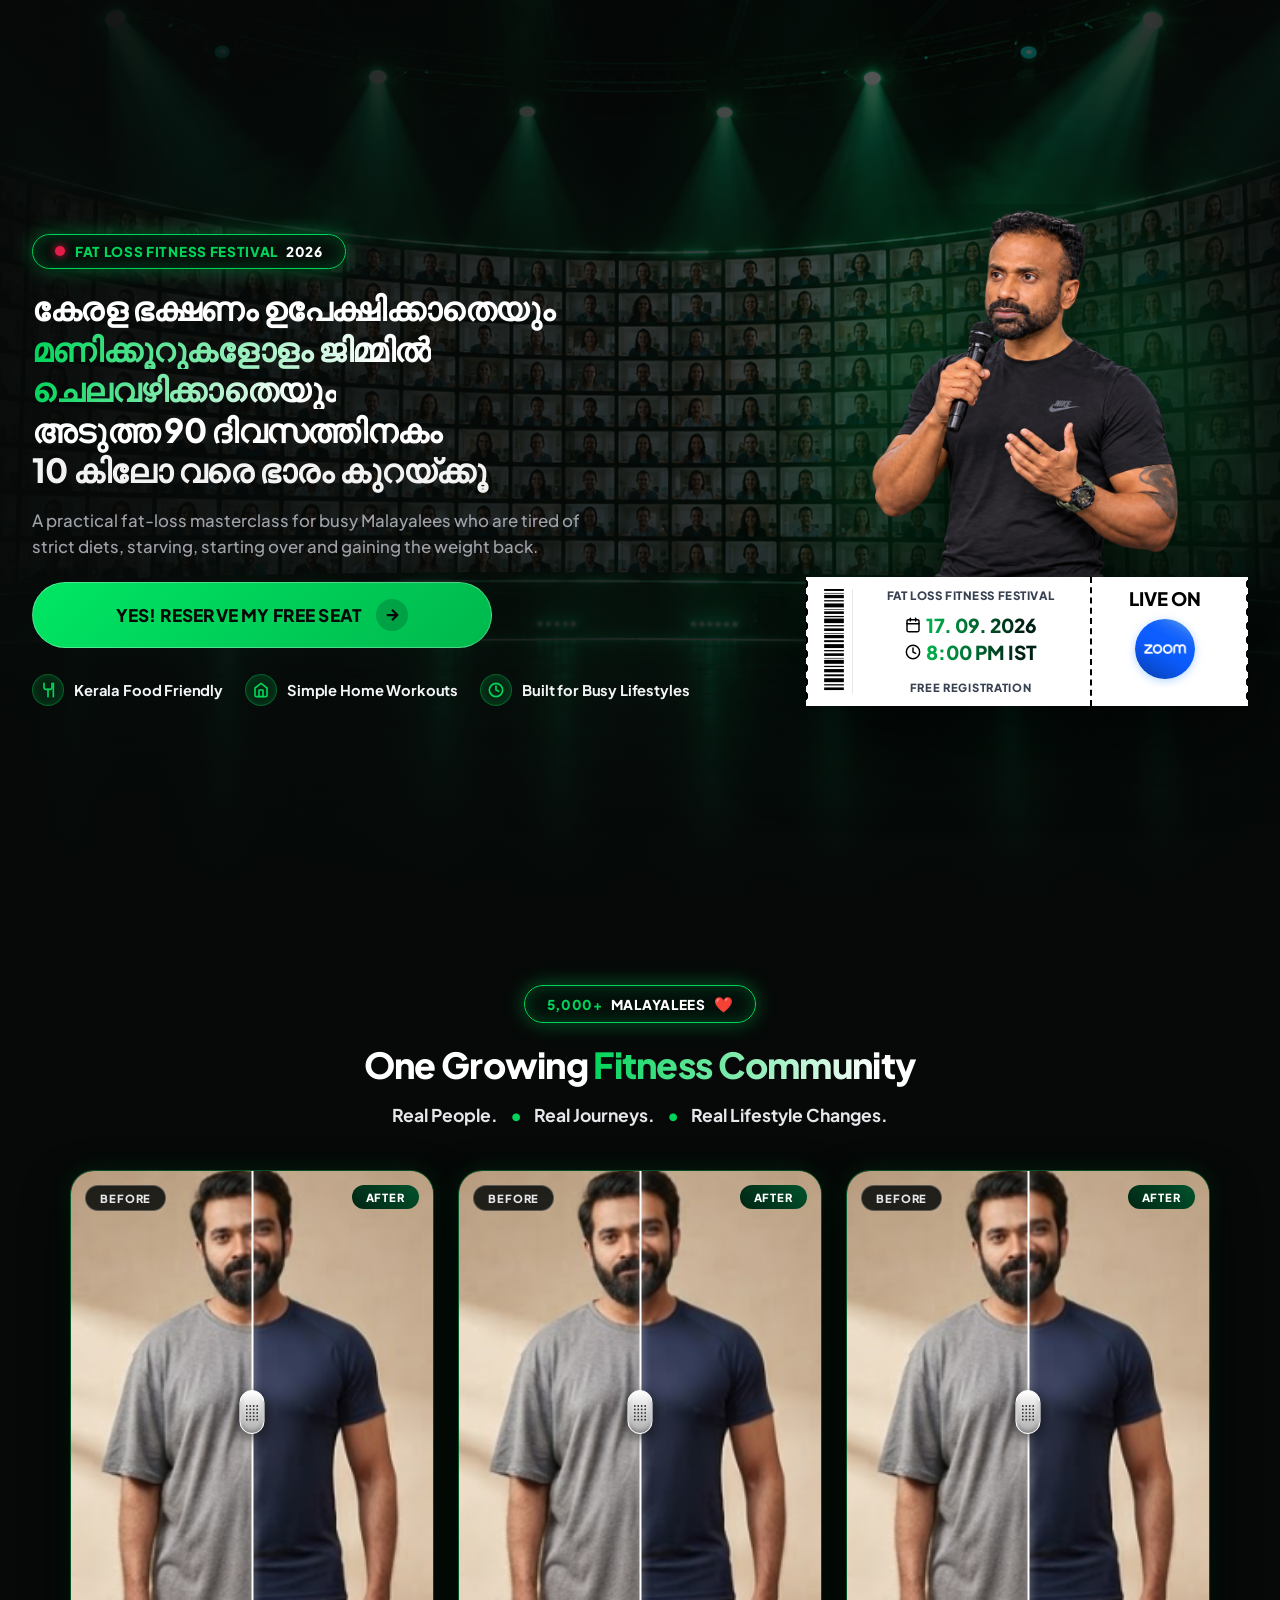
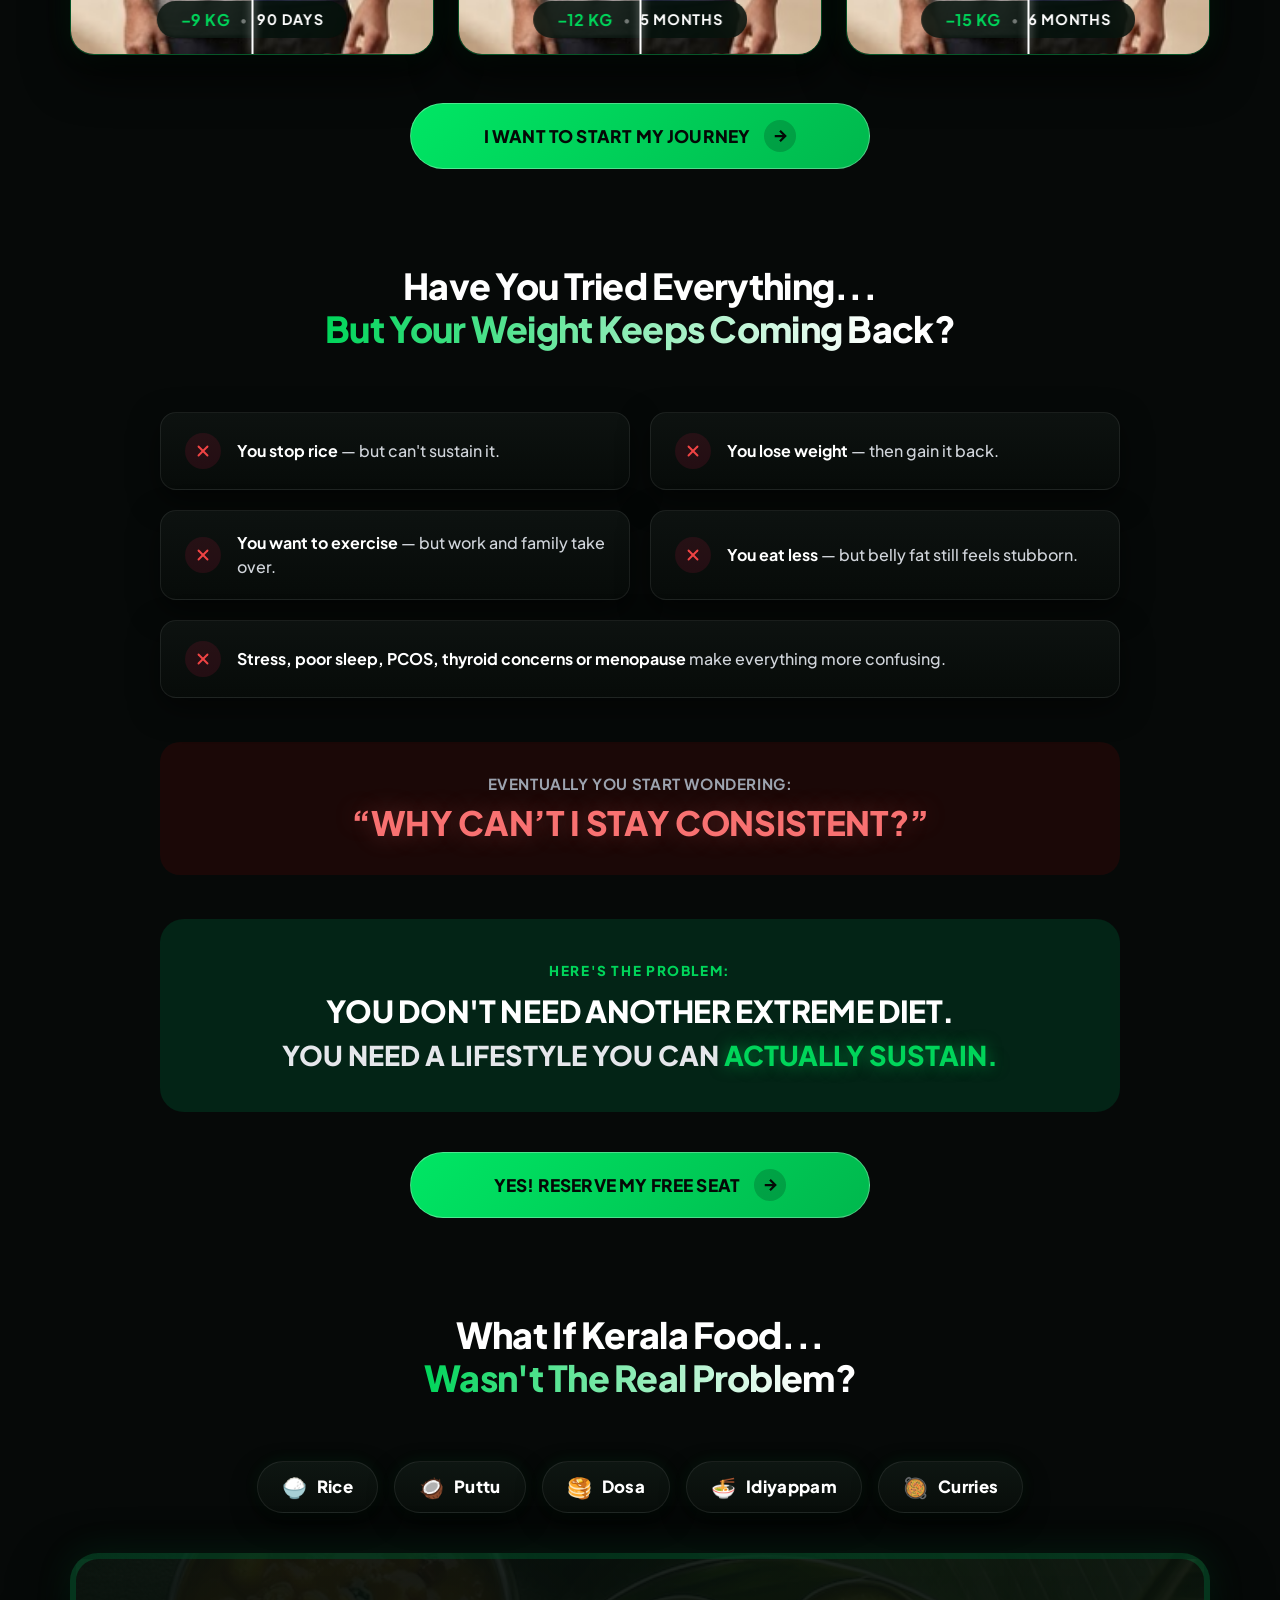
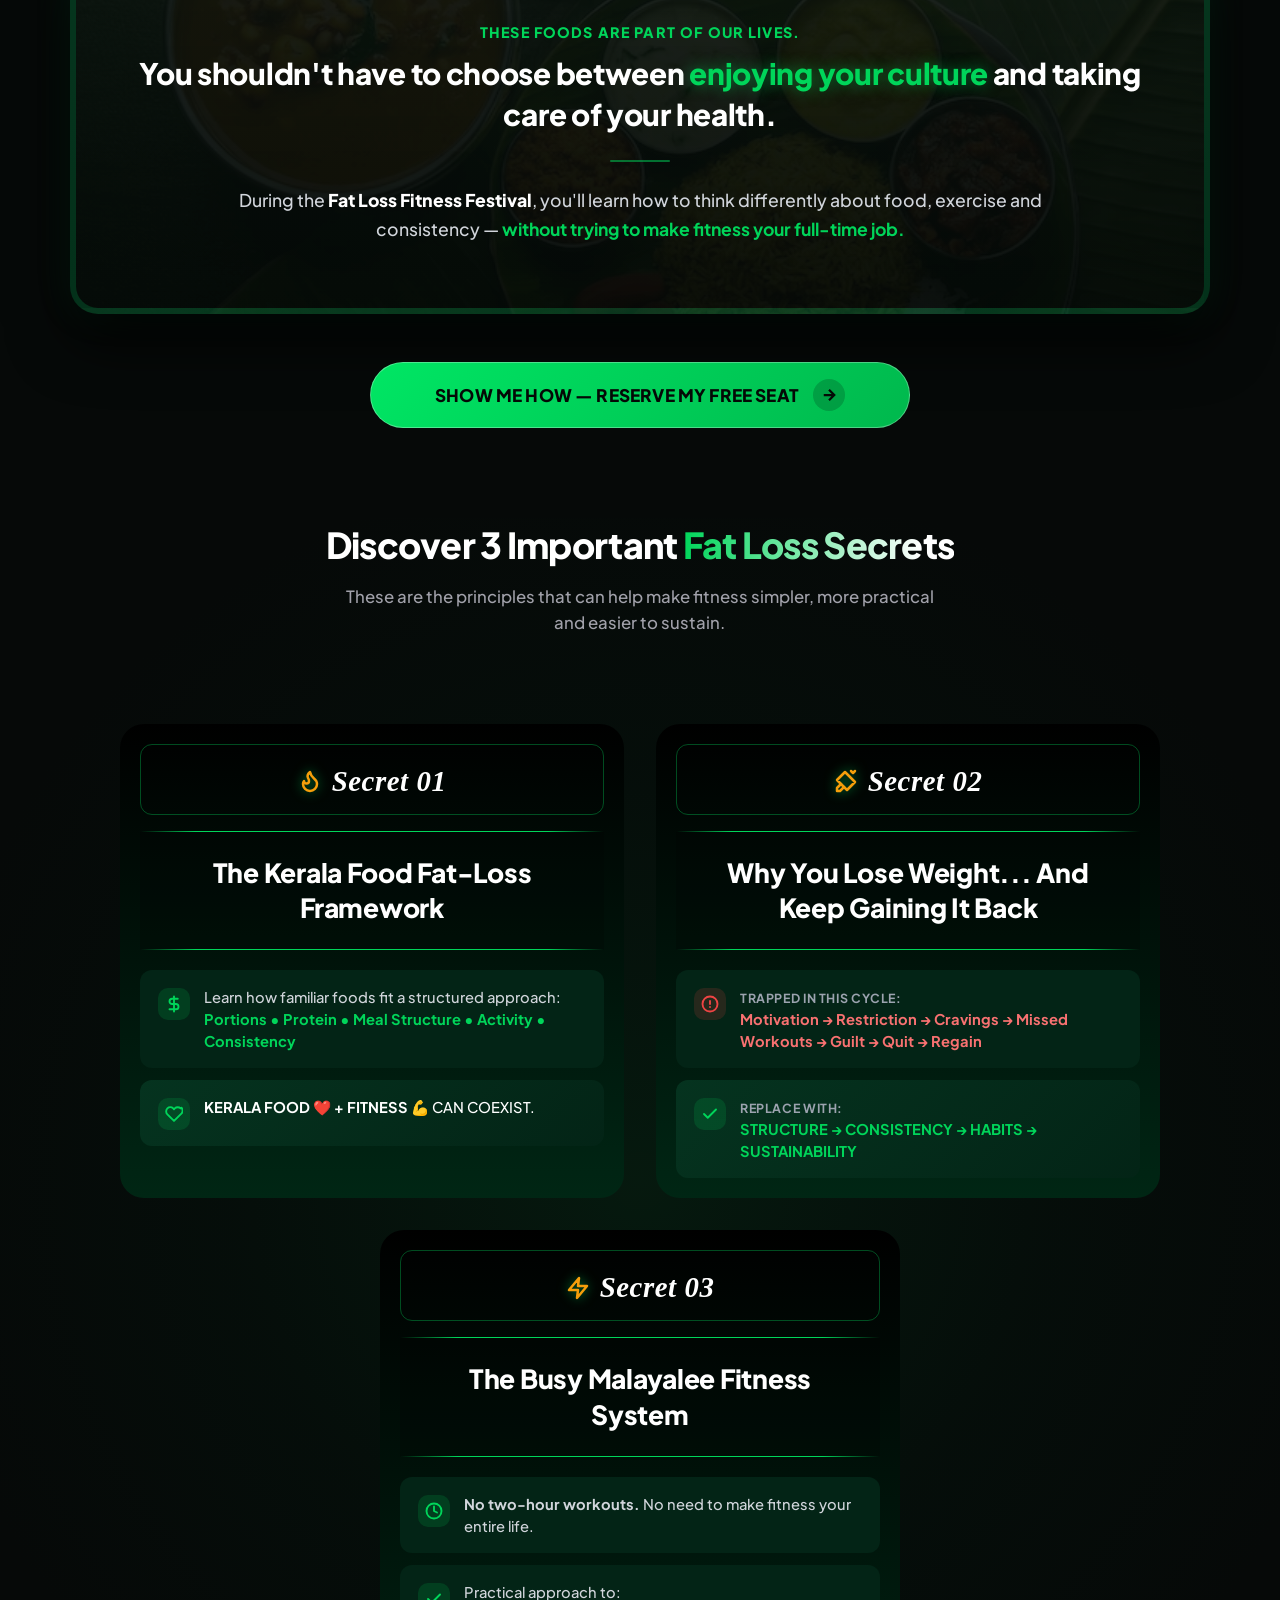
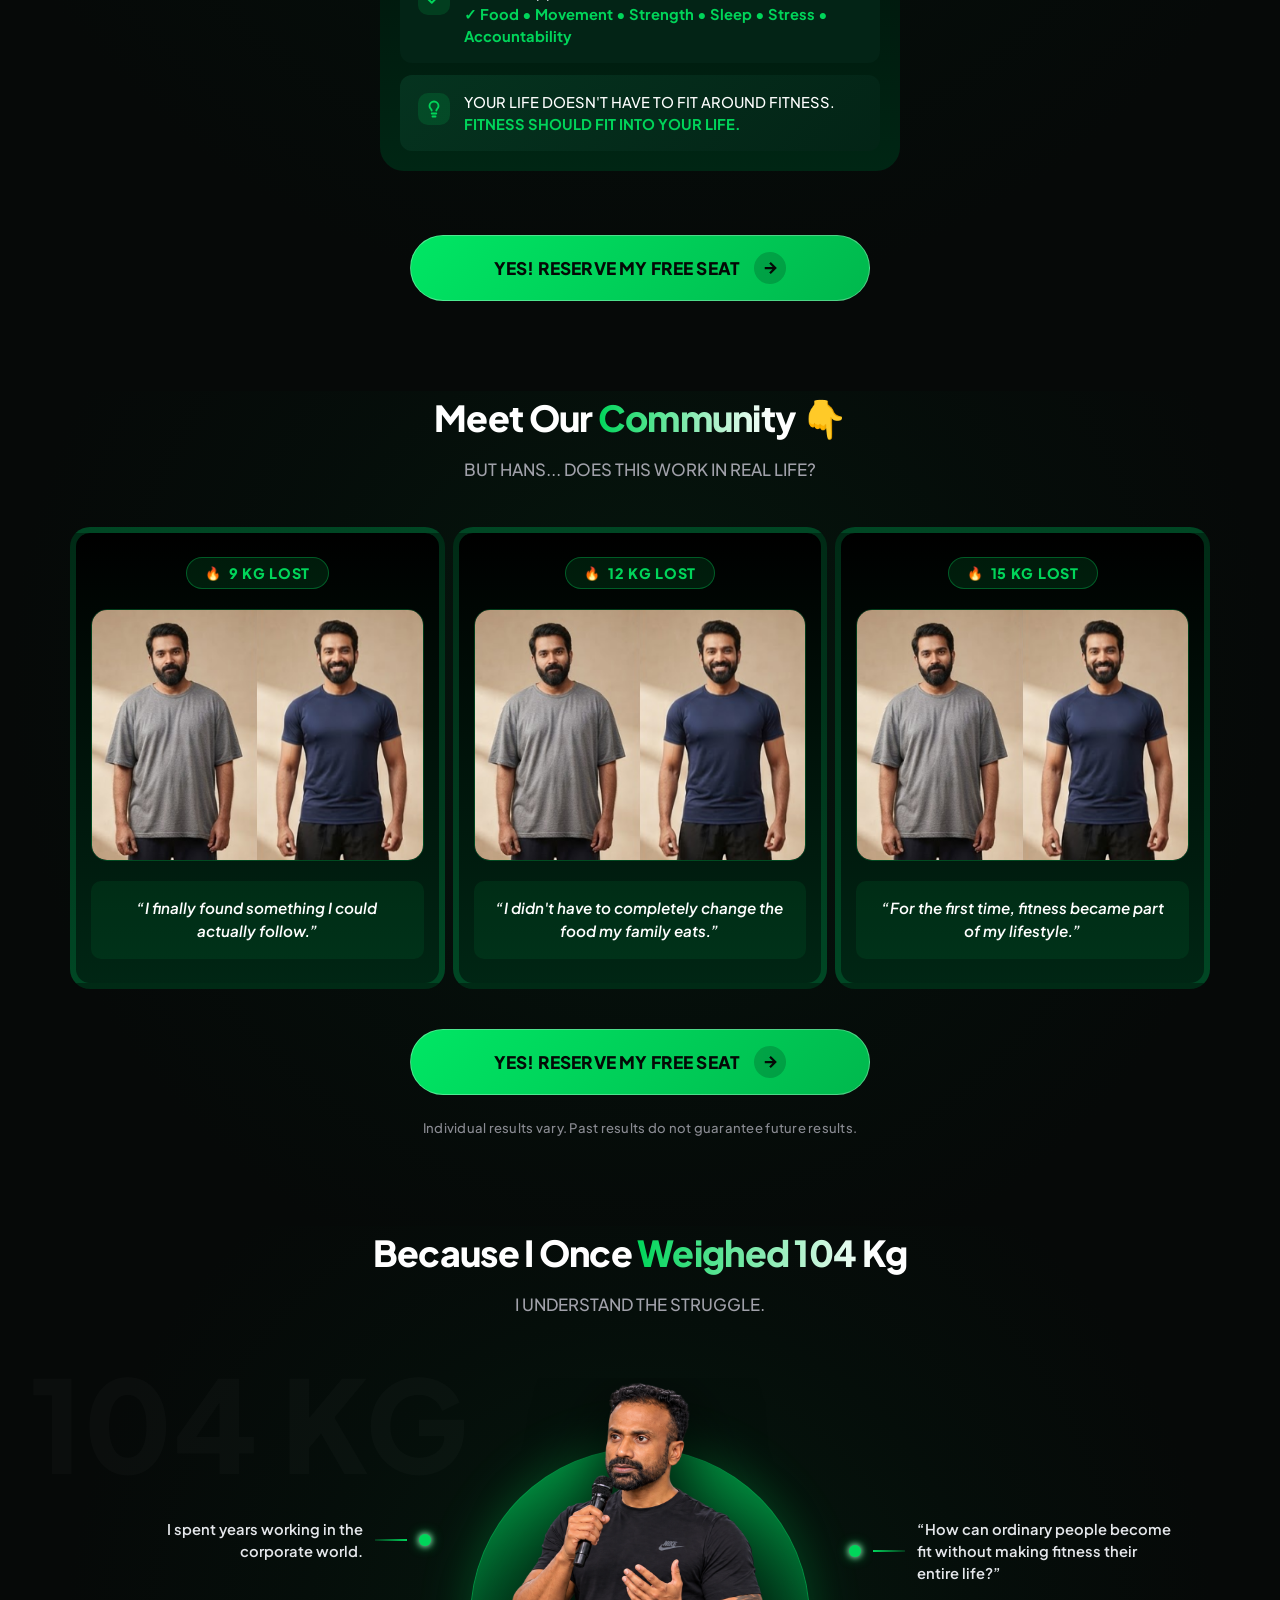
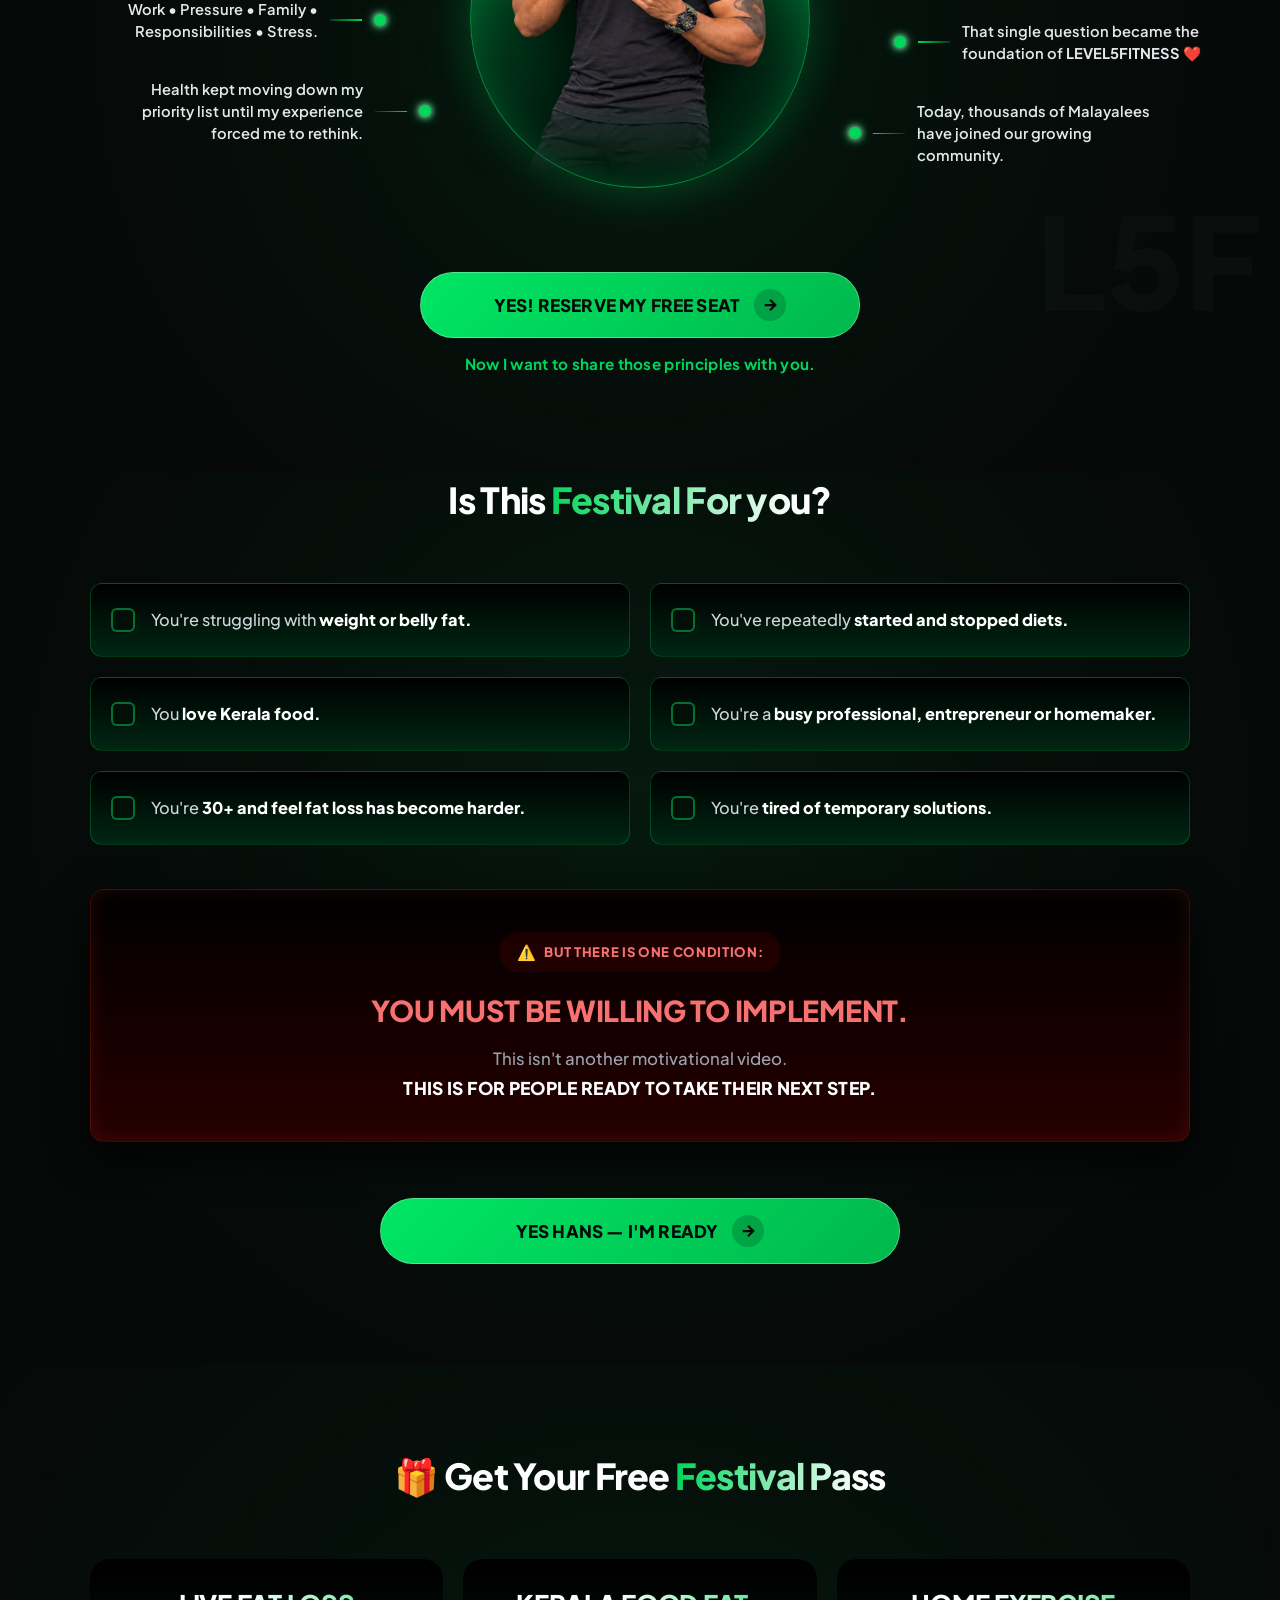
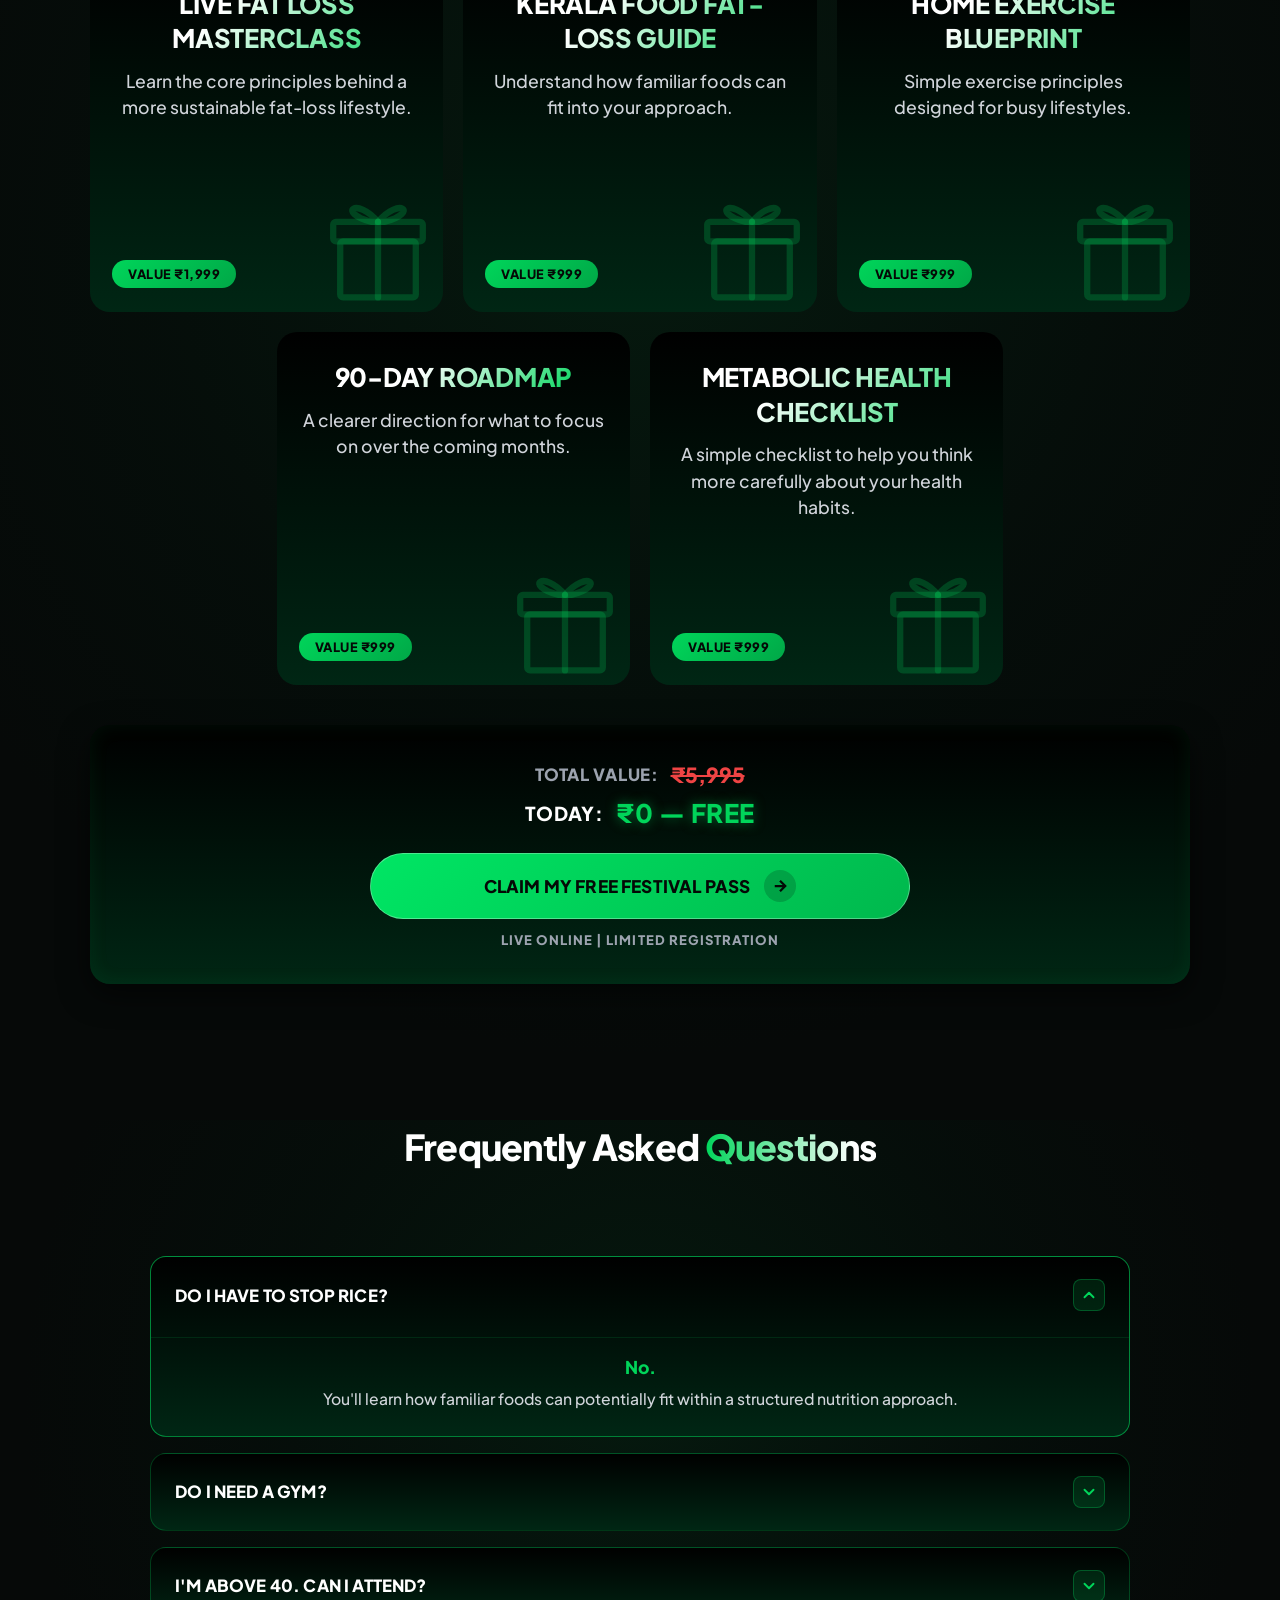
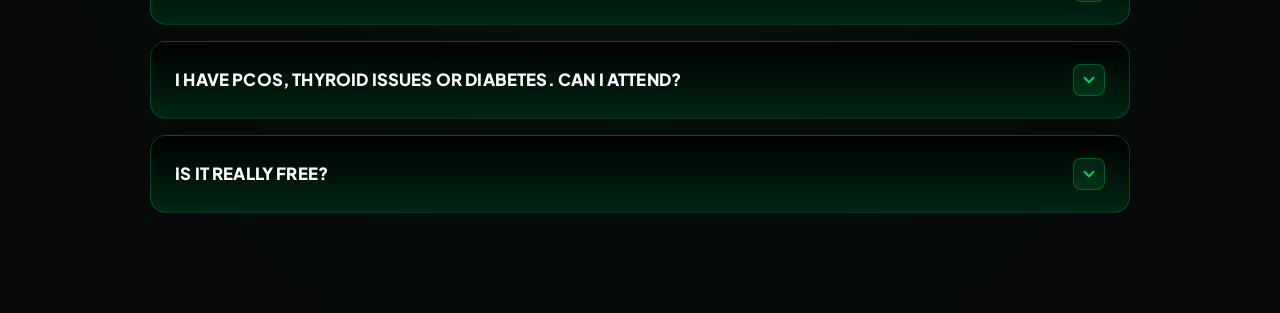
==== commit f42b9e30: "c" ====
--- a/index.html
+++ b/index.html
@@ -1315,11 +1315,11 @@
     <section class="who-for-section" id="who-for">
       <div class="section-container">
         <!-- Section Header -->
-        <div class="section-header ">
-          <h2 class="section-title  ">
+        <div class="section-header">
+          <h2 class="section-title">
             Is This<span class="gradient-accent"> Festival For you? </span>
           </h2>
-         </div>
+        </div>
 
         <!-- 6 Criteria Checklist Grid -->
         <div class="who-checklist-grid">
@@ -1503,6 +1503,368 @@
       </div>
     </section>
 
+    <!-- SECTION 9 — FREE OFFER / VALUE STACK -->
+    <section class="free-offer-section" id="free-offer">
+      <div class="section-container">
+        <!-- Section Header -->
+        <!-- Section Header -->
+        <div class="section-header">
+          <h2 class="section-title">
+            🎁 Get Your Free
+            <span class="gradient-accent"> Festival Pass </span>
+          </h2>
+        </div>
+
+        <!-- Value Stack Items List/Grid -->
+        <div class="value-stack-grid">
+          <!-- Item 1 -->
+          <div class="value-stack-card">
+            <div class="value-card-header">
+              <h3 class="value-card-title">LIVE FAT LOSS MASTERCLASS</h3>
+            </div>
+            <p class="value-card-desc">
+              Learn the core principles behind a more sustainable fat-loss
+              lifestyle.
+            </p>
+            <div class="value-card-footer">
+              <span class="value-price-tag">Value ₹1,999</span>
+            </div>
+
+            <!-- Large Background Gift SVG Icon -->
+            <svg
+              class="gift-bg-icon"
+              viewBox="0 0 100 100"
+              fill="none"
+              stroke="currentColor"
+              stroke-width="4.5"
+              stroke-linecap="round"
+              stroke-linejoin="round"
+            >
+              <path d="M50 32 C 35 14, 20 25, 45 32 Z" />
+              <path d="M50 32 C 65 14, 80 25, 55 32 Z" />
+              <rect x="18" y="32" width="64" height="14" rx="2" />
+              <rect x="23" y="46" width="54" height="40" rx="2" />
+              <line x1="50" y1="32" x2="50" y2="86" />
+            </svg>
+          </div>
+
+          <!-- Item 2 -->
+          <div class="value-stack-card">
+            <div class="value-card-header">
+              <h3 class="value-card-title">KERALA FOOD FAT-LOSS GUIDE</h3>
+            </div>
+            <p class="value-card-desc">
+              Understand how familiar foods can fit into your approach.
+            </p>
+            <div class="value-card-footer">
+              <span class="value-price-tag">Value ₹999</span>
+            </div>
+
+            <!-- Large Background Gift SVG Icon -->
+            <svg
+              class="gift-bg-icon"
+              viewBox="0 0 100 100"
+              fill="none"
+              stroke="currentColor"
+              stroke-width="4.5"
+              stroke-linecap="round"
+              stroke-linejoin="round"
+            >
+              <path d="M50 32 C 35 14, 20 25, 45 32 Z" />
+              <path d="M50 32 C 65 14, 80 25, 55 32 Z" />
+              <rect x="18" y="32" width="64" height="14" rx="2" />
+              <rect x="23" y="46" width="54" height="40" rx="2" />
+              <line x1="50" y1="32" x2="50" y2="86" />
+            </svg>
+          </div>
+
+          <!-- Item 3 -->
+          <div class="value-stack-card">
+            <div class="value-card-header">
+              <h3 class="value-card-title">HOME EXERCISE BLUEPRINT</h3>
+            </div>
+            <p class="value-card-desc">
+              Simple exercise principles designed for busy lifestyles.
+            </p>
+            <div class="value-card-footer">
+              <span class="value-price-tag">Value ₹999</span>
+            </div>
+
+            <!-- Large Background Gift SVG Icon -->
+            <svg
+              class="gift-bg-icon"
+              viewBox="0 0 100 100"
+              fill="none"
+              stroke="currentColor"
+              stroke-width="4.5"
+              stroke-linecap="round"
+              stroke-linejoin="round"
+            >
+              <path d="M50 32 C 35 14, 20 25, 45 32 Z" />
+              <path d="M50 32 C 65 14, 80 25, 55 32 Z" />
+              <rect x="18" y="32" width="64" height="14" rx="2" />
+              <rect x="23" y="46" width="54" height="40" rx="2" />
+              <line x1="50" y1="32" x2="50" y2="86" />
+            </svg>
+          </div>
+
+          <!-- Item 4 -->
+          <div class="value-stack-card">
+            <div class="value-card-header">
+              <h3 class="value-card-title">90-DAY ROADMAP</h3>
+            </div>
+            <p class="value-card-desc">
+              A clearer direction for what to focus on over the coming months.
+            </p>
+            <div class="value-card-footer">
+              <span class="value-price-tag">Value ₹999</span>
+            </div>
+
+            <!-- Large Background Gift SVG Icon -->
+            <svg
+              class="gift-bg-icon"
+              viewBox="0 0 100 100"
+              fill="none"
+              stroke="currentColor"
+              stroke-width="4.5"
+              stroke-linecap="round"
+              stroke-linejoin="round"
+            >
+              <path d="M50 32 C 35 14, 20 25, 45 32 Z" />
+              <path d="M50 32 C 65 14, 80 25, 55 32 Z" />
+              <rect x="18" y="32" width="64" height="14" rx="2" />
+              <rect x="23" y="46" width="54" height="40" rx="2" />
+              <line x1="50" y1="32" x2="50" y2="86" />
+            </svg>
+          </div>
+
+          <!-- Item 5 -->
+          <div class="value-stack-card">
+            <div class="value-card-header">
+              <h3 class="value-card-title">METABOLIC HEALTH CHECKLIST</h3>
+            </div>
+            <p class="value-card-desc">
+              A simple checklist to help you think more carefully about your
+              health habits.
+            </p>
+            <div class="value-card-footer">
+              <span class="value-price-tag">Value ₹999</span>
+            </div>
+
+            <!-- Large Background Gift SVG Icon -->
+            <svg
+              class="gift-bg-icon"
+              viewBox="0 0 100 100"
+              fill="none"
+              stroke="currentColor"
+              stroke-width="4.5"
+              stroke-linecap="round"
+              stroke-linejoin="round"
+            >
+              <path d="M50 32 C 35 14, 20 25, 45 32 Z" />
+              <path d="M50 32 C 65 14, 80 25, 55 32 Z" />
+              <rect x="18" y="32" width="64" height="14" rx="2" />
+              <rect x="23" y="46" width="54" height="40" rx="2" />
+              <line x1="50" y1="32" x2="50" y2="86" />
+            </svg>
+          </div>
+        </div>
+
+        <!-- Total Value Summary Box -->
+        <div class="total-value-box">
+          <div class="total-value-row">
+            <span class="total-value-label">TOTAL VALUE:</span>
+            <span class="total-value-strike">₹5,995</span>
+          </div>
+          <div class="today-free-row">
+            <span class="today-label">TODAY:</span>
+            <span class="today-free-tag">₹0 — FREE</span>
+          </div>
+
+          <!-- CTA Wrapper inside total-value-box -->
+          <div class="offer-cta-wrapper">
+            <a href="#register" class="btn-hero-cta">
+              <span class="cta-text"> CLAIM MY FREE FESTIVAL PASS</span>
+              <div class="cta-arrow-badge">
+                <svg
+                  class="cta-arrow"
+                  width="18"
+                  height="18"
+                  viewBox="0 0 24 24"
+                  fill="none"
+                  stroke="currentColor"
+                  stroke-width="3"
+                >
+                  <path d="M5 12h14M12 5l7 7-7 7" />
+                </svg>
+              </div>
+            </a>
+            <p class="offer-sub-cta">LIVE ONLINE | LIMITED REGISTRATION</p>
+          </div>
+        </div>
+      </div>
+    </section>
+
+    <!-- SECTION 10 — FAQ SECTION -->
+    <section class="faq-section" id="faq">
+      <div class="section-container">
+        <!-- Section Header -->
+        <div class="section-header">
+          <h2 class="section-title faq-title">
+            Frequently Asked <span class="gradient-accent">Questions</span>
+          </h2>
+        </div>
+
+        <!-- FAQ Accordion List -->
+        <div class="faq-list-grid">
+          <!-- FAQ 1 -->
+          <details class="faq-card" open>
+            <summary class="faq-summary">
+              <h3 class="faq-question-text">DO I HAVE TO STOP RICE?</h3>
+              <div class="faq-icon-badge">
+                <svg
+                  class="faq-chevron"
+                  width="18"
+                  height="18"
+                  viewBox="0 0 24 24"
+                  fill="none"
+                  stroke="currentColor"
+                  stroke-width="2.5"
+                  stroke-linecap="round"
+                  stroke-linejoin="round"
+                >
+                  <polyline points="6 9 12 15 18 9"></polyline>
+                </svg>
+              </div>
+            </summary>
+            <div class="faq-answer-content">
+              <p class="faq-ans-highlight">No.</p>
+              <p class="faq-ans-desc">
+                You'll learn how familiar foods can potentially fit within a
+                structured nutrition approach.
+              </p>
+            </div>
+          </details>
+
+          <!-- FAQ 2 -->
+          <details class="faq-card">
+            <summary class="faq-summary">
+              <h3 class="faq-question-text">DO I NEED A GYM?</h3>
+              <div class="faq-icon-badge">
+                <svg
+                  class="faq-chevron"
+                  width="18"
+                  height="18"
+                  viewBox="0 0 24 24"
+                  fill="none"
+                  stroke="currentColor"
+                  stroke-width="2.5"
+                  stroke-linecap="round"
+                  stroke-linejoin="round"
+                >
+                  <polyline points="6 9 12 15 18 9"></polyline>
+                </svg>
+              </div>
+            </summary>
+            <div class="faq-answer-content">
+              <p class="faq-ans-highlight">No.</p>
+              <p class="faq-ans-desc">
+                We'll discuss practical home-based exercise and movement
+                principles.
+              </p>
+            </div>
+          </details>
+
+          <!-- FAQ 3 -->
+          <details class="faq-card">
+            <summary class="faq-summary">
+              <h3 class="faq-question-text">I'M ABOVE 40. CAN I ATTEND?</h3>
+              <div class="faq-icon-badge">
+                <svg
+                  class="faq-chevron"
+                  width="18"
+                  height="18"
+                  viewBox="0 0 24 24"
+                  fill="none"
+                  stroke="currentColor"
+                  stroke-width="2.5"
+                  stroke-linecap="round"
+                  stroke-linejoin="round"
+                >
+                  <polyline points="6 9 12 15 18 9"></polyline>
+                </svg>
+              </div>
+            </summary>
+            <div class="faq-answer-content">
+              <p class="faq-ans-highlight">Absolutely.</p>
+              <p class="faq-ans-desc">
+                The session focuses on practical lifestyle principles for
+                adults.
+              </p>
+            </div>
+          </details>
+
+          <!-- FAQ 4 -->
+          <details class="faq-card">
+            <summary class="faq-summary">
+              <h3 class="faq-question-text">
+                I HAVE PCOS, THYROID ISSUES OR DIABETES. CAN I ATTEND?
+              </h3>
+              <div class="faq-icon-badge">
+                <svg
+                  class="faq-chevron"
+                  width="18"
+                  height="18"
+                  viewBox="0 0 24 24"
+                  fill="none"
+                  stroke="currentColor"
+                  stroke-width="2.5"
+                  stroke-linecap="round"
+                  stroke-linejoin="round"
+                >
+                  <polyline points="6 9 12 15 18 9"></polyline>
+                </svg>
+              </div>
+            </summary>
+            <div class="faq-answer-content">
+              <p class="faq-ans-highlight">Yes, for general education.</p>
+              <p class="faq-ans-desc">
+                The festival does not replace individualized medical advice,
+                diagnosis or treatment. If you have an existing medical
+                condition, consult your qualified healthcare professional
+                regarding changes to diet or exercise.
+              </p>
+            </div>
+          </details>
+
+          <!-- FAQ 5 -->
+          <details class="faq-card">
+            <summary class="faq-summary">
+              <h3 class="faq-question-text">IS IT REALLY FREE?</h3>
+              <div class="faq-icon-badge">
+                <svg
+                  class="faq-chevron"
+                  width="18"
+                  height="18"
+                  viewBox="0 0 24 24"
+                  fill="none"
+                  stroke="currentColor"
+                  stroke-width="2.5"
+                  stroke-linecap="round"
+                  stroke-linejoin="round"
+                >
+                  <polyline points="6 9 12 15 18 9"></polyline>
+                </svg>
+              </div>
+            </summary>
+            <div class="faq-answer-content">
+              <p class="faq-ans-highlight free-highlight">YES. ₹0.</p>
+            </div>
+          </details>
+        </div>
+      </div>
+    </section>
+
     <script src="script.js"></script>
   </body>
 </html>
--- a/style.css
+++ b/style.css
@@ -1335,7 +1335,7 @@
   align-items: center;
   gap: 16px;
   background: linear-gradient(180deg, #0d1210 0%, #070b09 100%);
-  border: 1.5px solid rgba(255, 255, 255, 0.08);
+  border: 1px solid rgba(255, 255, 255, 0.08);
   border-radius: 16px;
   padding: 20px 24px;
   text-align: left;
@@ -1355,7 +1355,7 @@
   height: 36px;
   border-radius: 50%;
   background: rgba(225, 29, 72, 0.12);
-  border: 1px solid rgba(225, 29, 72, 0.35);
+
   flex-shrink: 0;
 }
 
@@ -1377,12 +1377,8 @@
   max-width: 960px;
   margin: 0 auto 44px auto;
   padding: 32px 24px;
-  background: linear-gradient(
-    135deg,
-    rgba(20, 10, 12, 0.8) 0%,
-    rgba(10, 14, 12, 0.9) 100%
-  );
-  border: 1.5px dashed rgba(225, 29, 72, 0.4);
+  background: rgba(214, 0, 0, 0.1);
+
   border-radius: 20px;
   text-align: center;
   position: relative;
@@ -1412,17 +1408,10 @@
   max-width: 960px;
   margin: 0 auto;
   padding: 40px 32px;
-  background: linear-gradient(
-    135deg,
-    rgba(4, 28, 17, 0.95) 0%,
-    rgba(2, 16, 10, 0.98) 100%
-  );
-  border: 2px solid #00d55a;
+  background: #032416;
+
   border-radius: 24px;
   text-align: center;
-  box-shadow:
-    0 0 35px rgba(0, 213, 90, 0.3),
-    inset 0 0 25px rgba(0, 213, 90, 0.15);
 }
 
 .solution-eyebrow {
@@ -1535,7 +1524,7 @@
   align-items: center;
   gap: 10px;
   background: linear-gradient(180deg, #0e1612 0%, #080d0a 100%);
-  border: 1px solid rgba(0, 213, 90, 0.3);
+  border: 1px solid rgba(255, 255, 255, 0.08);
   padding: 12px 24px;
   border-radius: 100px;
   box-shadow:
@@ -1833,7 +1822,6 @@
     #00d55a 88%,
     transparent 100%
   );
-  box-shadow: 0 0 10px rgba(0, 213, 90, 0.85);
 }
 
 /* Exact Glowing Green Bottom Divider Line Fading at Edges */
@@ -1851,7 +1839,6 @@
     #00d55a 88%,
     transparent 100%
   );
-  box-shadow: 0 0 10px rgba(0, 213, 90, 0.85);
 }
 
 .secret-inner-list {
@@ -2124,8 +2111,7 @@
 
 .testimonial-snippet-box {
   background: rgba(0, 213, 90, 0.08);
-  border: 1px solid rgba(0, 213, 90, 0.25);
-  border-radius: 10px;
+   border-radius: 10px;
   padding: 16px 18px;
   margin-top: auto;
   text-align: center;
@@ -2672,3 +2658,394 @@
     font-size: 0.92rem;
   }
 }
+
+/* ==========================================================================
+   Section 9: Free Offer / Value Stack Section
+   ========================================================================== */
+
+.free-offer-section {
+  position: relative;
+  width: 100%;
+  padding: 90px 24px 100px 24px;
+  background-color: #060908;
+  background: radial-gradient(circle at 50% 35%, rgba(0, 213, 90, 0.08) 0%, rgba(0, 38, 20, 0.15) 45%, #060908 75%);
+}
+
+.free-offer-section .section-container {
+  max-width: 1100px;
+  margin: 0 auto;
+  width: 100%;
+}
+
+.offer-badge {
+  display: inline-flex;
+  align-items: center;
+  gap: 8px;
+  background: rgba(4, 20, 13, 0.88);
+  border: 1.5px solid rgba(0, 213, 90, 0.5);
+  color: #00d55a;
+  padding: 8px 22px;
+  border-radius: 100px;
+  font-size: 0.85rem;
+  font-weight: 800;
+  letter-spacing: 0.05em;
+  margin-bottom: 20px;
+  box-shadow: 0 0 20px rgba(0, 213, 90, 0.25), inset 0 0 15px rgba(0, 213, 90, 0.15);
+  backdrop-filter: blur(12px);
+  text-transform: uppercase;
+}
+
+.offer-title {
+  margin-bottom: 44px;
+}
+
+.value-stack-grid {
+  display: flex;
+  flex-wrap: wrap;
+  justify-content: center;
+  gap: 20px;
+  width: 100%;
+  max-width: 1100px;
+  margin: 0 auto 40px auto;
+}
+
+.value-stack-card {
+  position: relative;
+  overflow: hidden;
+  display: flex;
+  flex-direction: column;
+  align-items: center;
+  justify-content: space-between;
+  text-align: center;
+  flex: 0 0 calc((100% - 40px) / 3);
+  max-width: calc((100% - 40px) / 3);
+  aspect-ratio: 1 / 1;
+  min-height: 275px;
+  background: linear-gradient(180deg, var(--token-a4487852-5aec-4622-a28e-ed763882daa6, rgb(0, 0, 0)) 0%, var(--token-43913031-335a-4f87-8d69-23ffc3eeb97a, rgb(0, 38, 20)) 100%);
+  border: none;
+  border-radius: 20px;
+  padding: 28px 22px 24px 22px;
+  box-shadow: none;
+}
+
+.gift-bg-icon {
+  position: absolute;
+  right: -5px;
+  bottom: -5px;
+  width: 140px;
+  height: 140px;
+  stroke: rgba(0, 213, 90, 0.22);
+  pointer-events: none;
+  z-index: 1;
+}
+
+.value-card-header {
+  display: flex;
+  flex-direction: column;
+  align-items: center;
+  gap: 8px;
+  width: 100%;
+  position: relative;
+  z-index: 2;
+  margin-bottom: 4px;
+}
+
+.value-card-title {
+  font-size: 1.6rem;
+  font-weight: 800;
+  background: linear-gradient(135deg, #ffffff 35%, #00d55a 100%);
+  -webkit-background-clip: text;
+  -webkit-text-fill-color: transparent;
+  background-clip: text;
+  letter-spacing: -0.01em;
+  line-height: 1.35;
+  margin: 0;
+}
+
+.value-card-desc {
+  font-size: 1.1rem;
+  color: #d1d5db;
+  font-weight: 500;
+  line-height: 1.5;
+  margin: 8px 0 auto 0;
+  padding: 0 4px;
+  position: relative;
+  z-index: 2;
+}
+
+.value-card-footer {
+  width: 100%;
+  display: flex;
+  align-items: center;
+  justify-content: flex-start;
+  margin-top: 18px;
+  position: relative;
+  z-index: 2;
+}
+
+.value-price-tag {
+  background: linear-gradient(135deg, #00d55a 0%, #00a847 100%);
+  color: #040906;
+  font-size: 0.8rem;
+  font-weight: 900;
+  padding: 6px 16px;
+  border-radius: 100px;
+  white-space: nowrap;
+  letter-spacing: 0.04em;
+  text-transform: uppercase;
+}
+
+/* Total Value Summary Box */
+.total-value-box {
+  width: 100%;
+  max-width: 1100px;
+  margin: 0 auto 36px auto;
+  background: linear-gradient(180deg, var(--token-a4487852-5aec-4622-a28e-ed763882daa6, rgb(0, 0, 0)) 0%, var(--token-43913031-335a-4f87-8d69-23ffc3eeb97a, rgb(0, 38, 20)) 100%);
+   border-radius: 20px;
+  padding: 36px 32px;
+  text-align: center;
+  box-shadow: 0 10px 30px rgba(0, 0, 0, 0.6), inset 0 0 20px rgba(0, 213, 90, 0.08);
+}
+
+.total-value-row {
+  display: flex;
+  align-items: center;
+  justify-content: center;
+  gap: 12px;
+  margin-bottom: 8px;
+}
+
+.total-value-label {
+  font-size: 1.05rem;
+  font-weight: 800;
+  color: #9ca3af;
+  letter-spacing: 0.04em;
+}
+
+.total-value-strike {
+  font-size: 1.3rem;
+  font-weight: 800;
+  color: #ef4444;
+  text-decoration: line-through;
+  text-decoration-thickness: 2px;
+}
+
+.today-free-row {
+  display: flex;
+  align-items: center;
+  justify-content: center;
+  gap: 12px;
+}
+
+.today-label {
+  font-size: 1.2rem;
+  font-weight: 900;
+  color: #ffffff;
+  letter-spacing: 0.04em;
+}
+
+.today-free-tag {
+  font-size: 1.6rem;
+  font-weight: 900;
+  color: #00d55a;
+  letter-spacing: 0.02em;
+  text-shadow: 0 0 12px rgba(0, 213, 90, 0.5);
+}
+
+.offer-cta-wrapper {
+  display: flex;
+  flex-direction: column;
+  align-items: center;
+  gap: 12px;
+  width: 100%;
+  margin-top: 24px;
+}
+
+.offer-cta-wrapper .btn-hero-cta {
+  max-width: 540px;
+}
+
+.offer-sub-cta {
+  font-size: 0.82rem;
+  font-weight: 800;
+  color: #9ca3af;
+  letter-spacing: 0.08em;
+  text-transform: uppercase;
+}
+
+/* Section 9 Responsive Queries */
+@media (max-width: 900px) {
+  .value-stack-card {
+    flex: 0 0 calc((100% - 20px) / 2);
+    max-width: calc((100% - 20px) / 2);
+  }
+}
+
+@media (max-width: 640px) {
+  .free-offer-section {
+    padding: 60px 16px 70px 16px;
+  }
+  .value-stack-card {
+    flex: 0 0 100%;
+    max-width: 100%;
+    aspect-ratio: auto;
+    min-height: auto;
+  }
+  .total-value-box {
+    padding: 20px 16px;
+  }
+  .today-free-tag {
+    font-size: 1.35rem;
+  }
+}
+
+/* ==========================================================================
+   Section 10: FAQ Section
+   ========================================================================== */
+
+.faq-section {
+  position: relative;
+  width: 100%;
+  padding: 5px 24px 100px 24px;
+  background-color: #060908;
+  background: radial-gradient(circle at 50% 35%, rgba(0, 213, 90, 0.08) 0%, rgba(0, 38, 20, 0.15) 45%, #060908 75%);
+}
+
+.faq-section .section-container {
+  max-width: 980px;
+  margin: 0 auto;
+  width: 100%;
+}
+
+.faq-badge {
+  display: inline-flex;
+  align-items: center;
+  gap: 8px;
+  background: rgba(4, 20, 13, 0.88);
+  border: 1.5px solid rgba(0, 213, 90, 0.5);
+  color: #00d55a;
+  padding: 8px 22px;
+  border-radius: 100px;
+  font-size: 0.85rem;
+  font-weight: 800;
+  letter-spacing: 0.05em;
+  margin-bottom: 20px;
+  box-shadow: none;
+  backdrop-filter: blur(12px);
+  text-transform: uppercase;
+}
+
+.faq-title {
+  margin-bottom: 44px;
+}
+
+.faq-list-grid {
+  display: flex;
+  flex-direction: column;
+  gap: 16px;
+  width: 100%;
+}
+
+.faq-card {
+  background: linear-gradient(180deg, var(--token-a4487852-5aec-4622-a28e-ed763882daa6, rgb(0, 0, 0)) 0%, var(--token-43913031-335a-4f87-8d69-23ffc3eeb97a, rgb(0, 38, 20)) 100%);
+  border: 1.5px solid rgba(0, 213, 90, 0.25);
+  border-radius: 16px;
+  overflow: hidden;
+  transition: border-color 0.25s ease;
+}
+
+.faq-card:hover,
+.faq-card[open] {
+  border-color: rgba(0, 213, 90, 0.6);
+  box-shadow: none;
+}
+
+.faq-summary {
+  display: flex;
+  align-items: center;
+  justify-content: space-between;
+  gap: 16px;
+  padding: 22px 24px;
+  cursor: pointer;
+  user-select: none;
+  list-style: none;
+}
+
+.faq-summary::-webkit-details-marker,
+.faq-summary::marker {
+  display: none;
+}
+
+.faq-question-text {
+  font-size: 1.05rem;
+  font-weight: 800;
+  color: #ffffff;
+  letter-spacing: 0.01em;
+  line-height: 1.4;
+  margin: 0;
+}
+
+.faq-icon-badge {
+  display: flex;
+  align-items: center;
+  justify-content: center;
+  width: 32px;
+  height: 32px;
+  border-radius: 8px;
+  background: rgba(0, 213, 90, 0.12);
+  border: 1px solid rgba(0, 213, 90, 0.3);
+  color: #00d55a;
+  flex-shrink: 0;
+  transition: transform 0.25s ease, background 0.25s ease;
+}
+
+.faq-card[open] .faq-chevron {
+  transform: rotate(180deg);
+}
+
+.faq-chevron {
+  transition: transform 0.25s ease;
+}
+
+.faq-answer-content {
+  padding: 0 24px 24px 24px;
+  border-top: 1px solid rgba(0, 213, 90, 0.12);
+  margin-top: 4px;
+  padding-top: 18px;
+}
+
+.faq-ans-highlight {
+  font-size: 1.1rem;
+  font-weight: 800;
+  color: #00d55a;
+  margin-bottom: 8px;
+}
+
+.faq-ans-highlight.free-highlight {
+  font-size: 1.3rem;
+  font-weight: 900;
+  margin-bottom: 0;
+}
+
+.faq-ans-desc {
+  font-size: 0.98rem;
+  color: #d1d5db;
+  line-height: 1.6;
+  font-weight: 500;
+}
+
+/* Section 10 Responsive Queries */
+@media (max-width: 640px) {
+  .faq-section {
+    padding: 60px 16px 70px 16px;
+  }
+  .faq-summary {
+    padding: 18px 16px;
+  }
+  .faq-question-text {
+    font-size: 0.95rem;
+  }
+  .faq-answer-content {
+    padding: 14px 16px 18px 16px;
+  }
+}
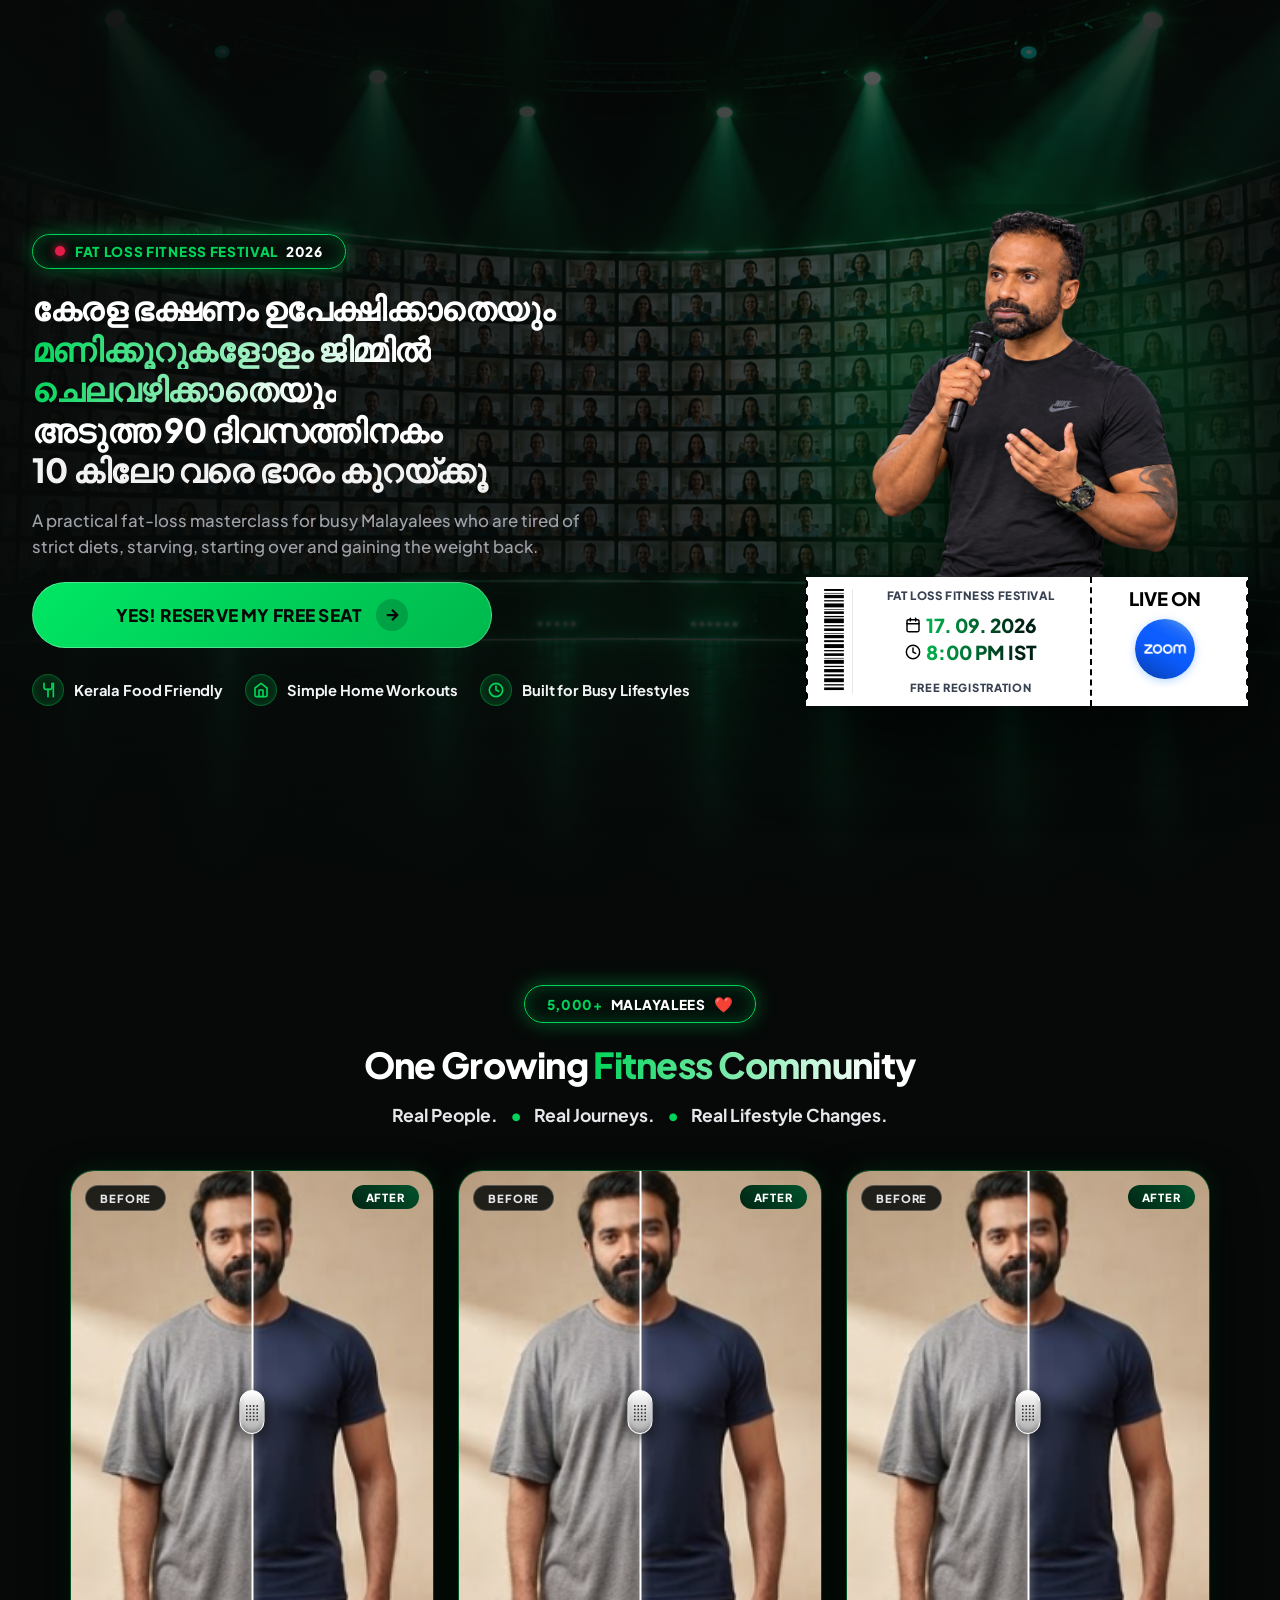
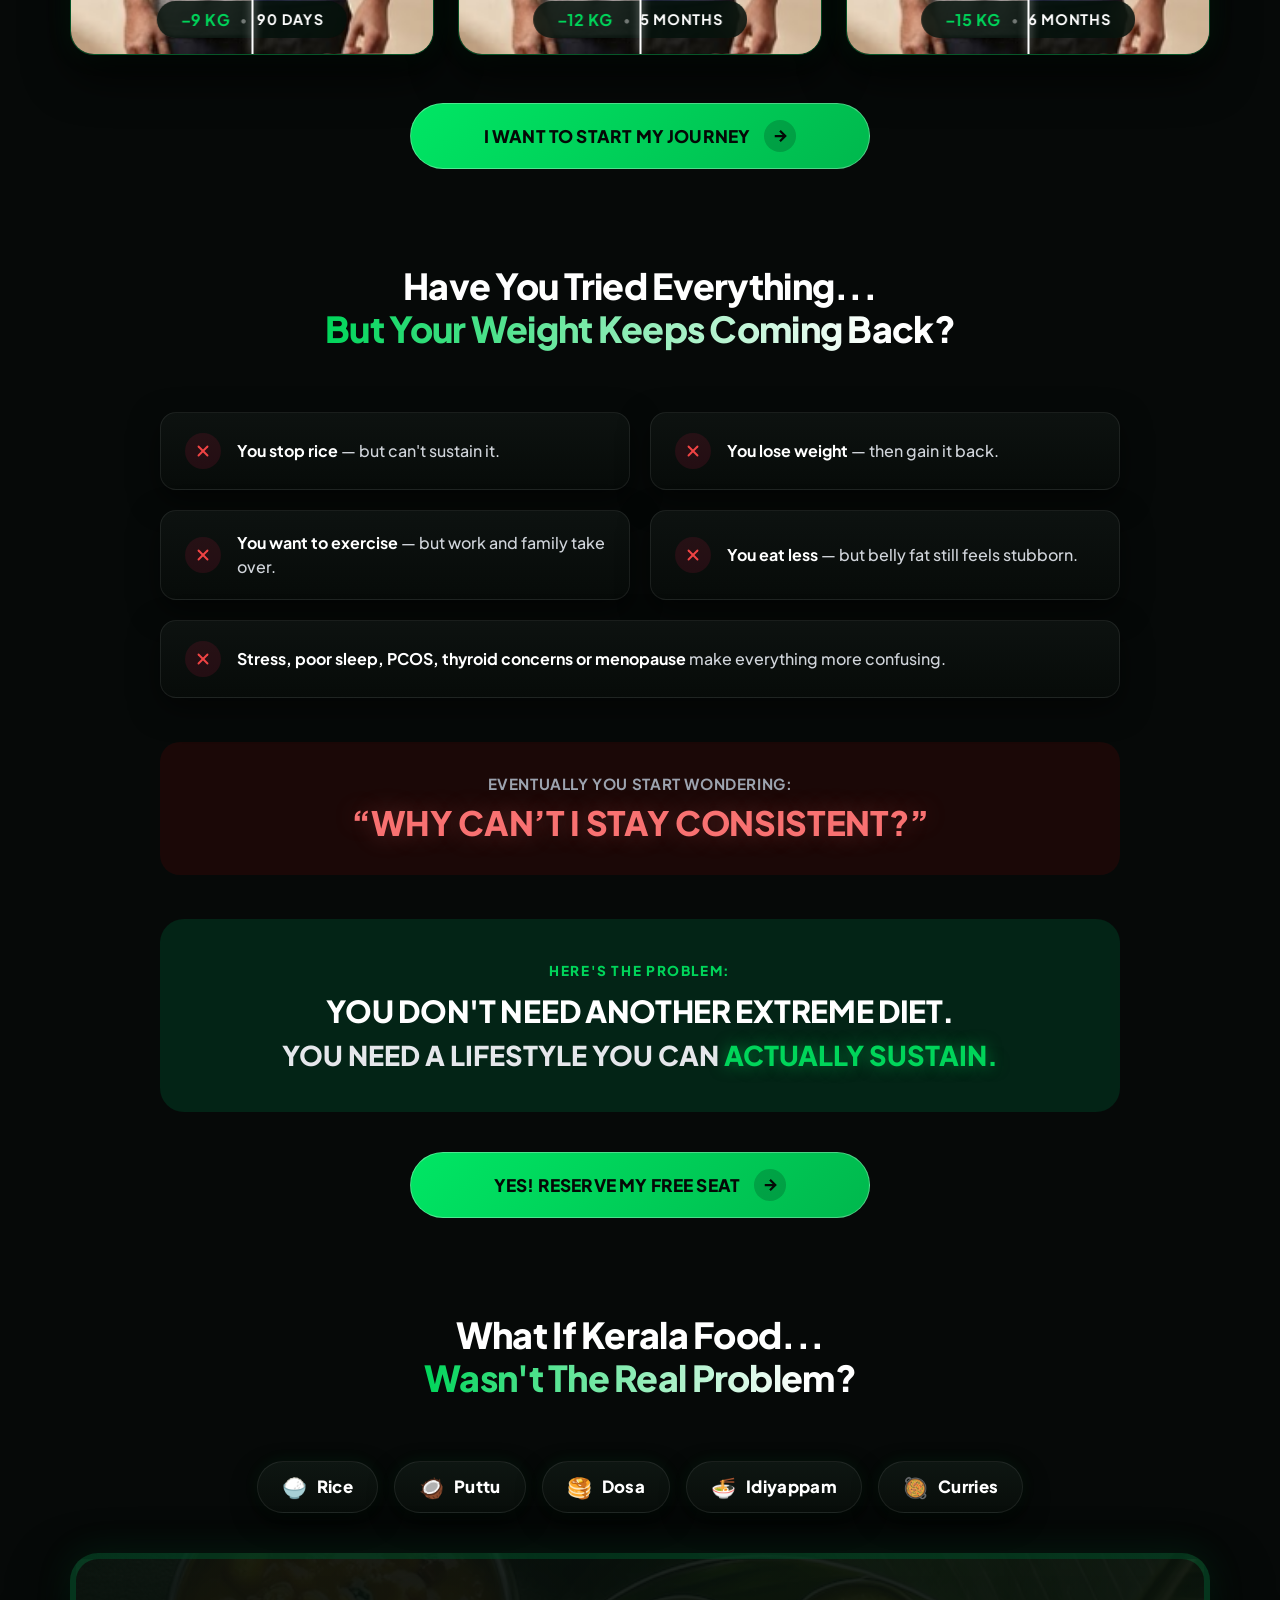
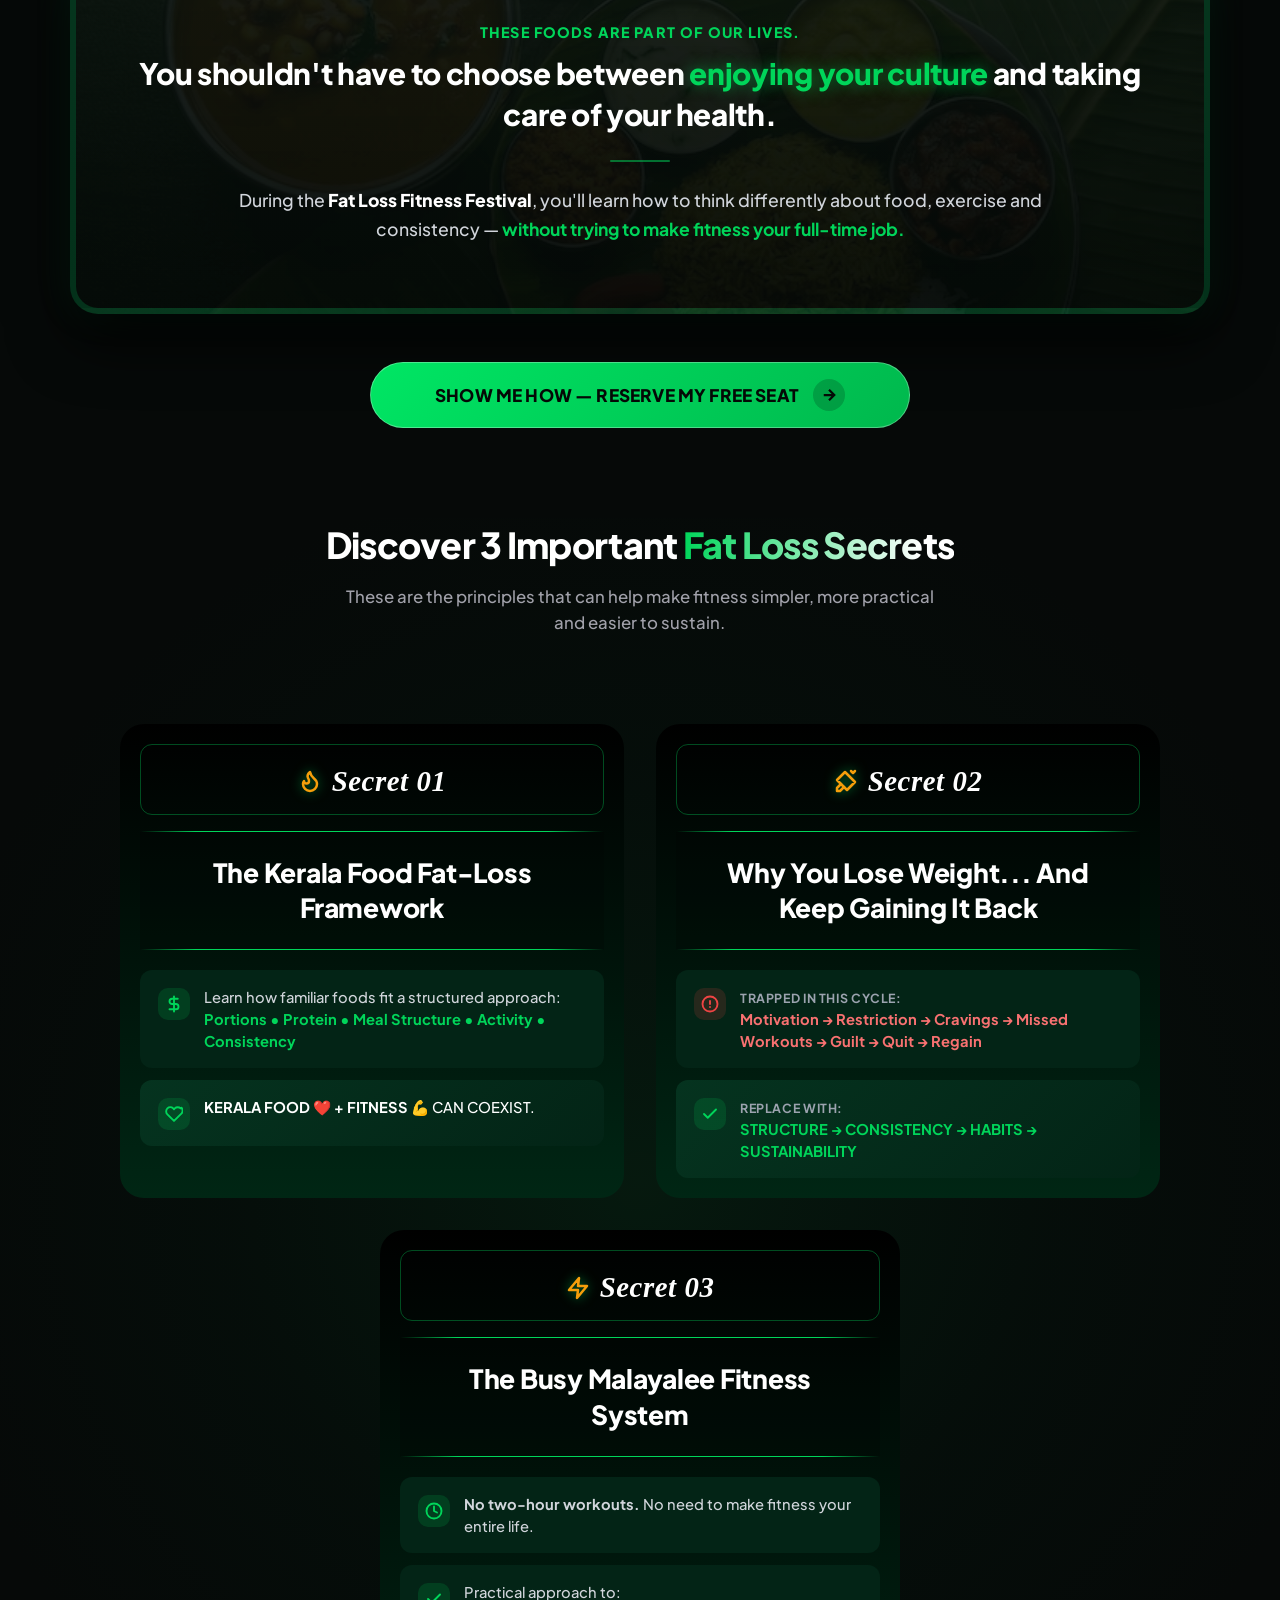
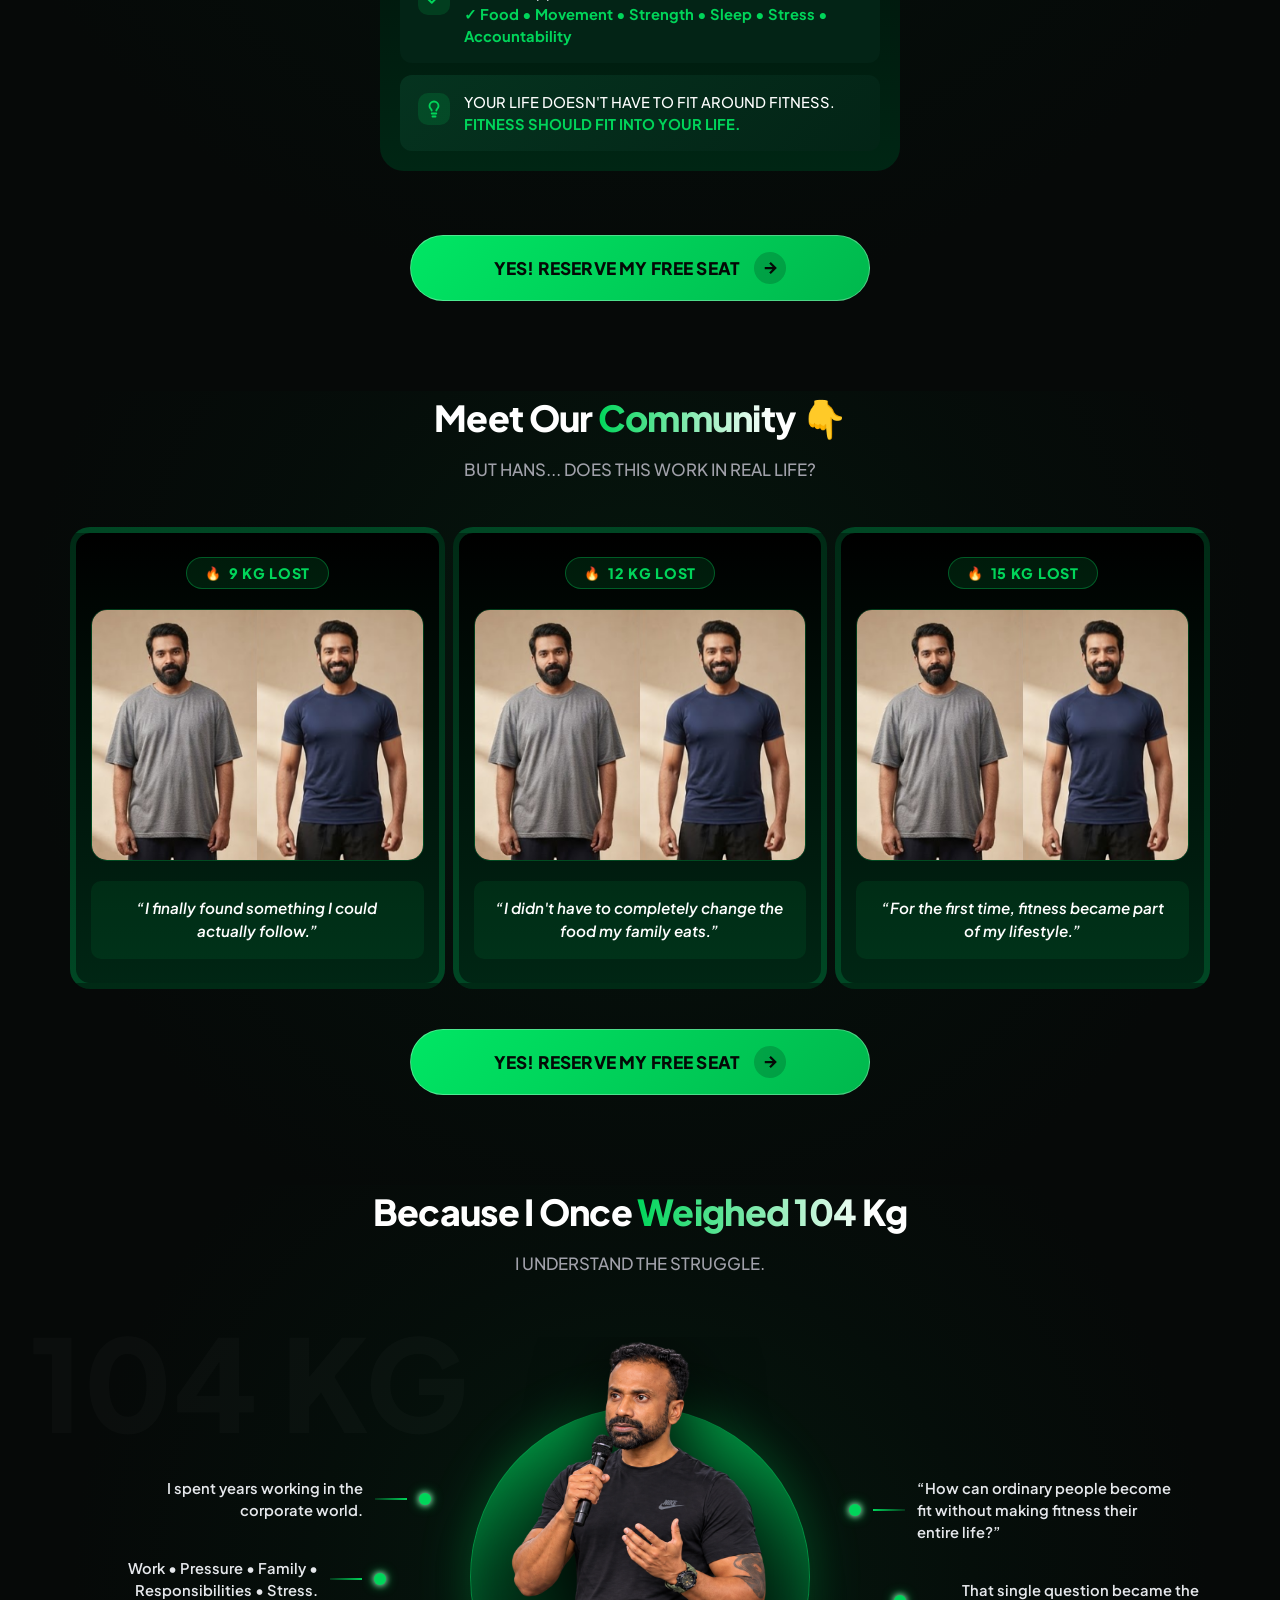
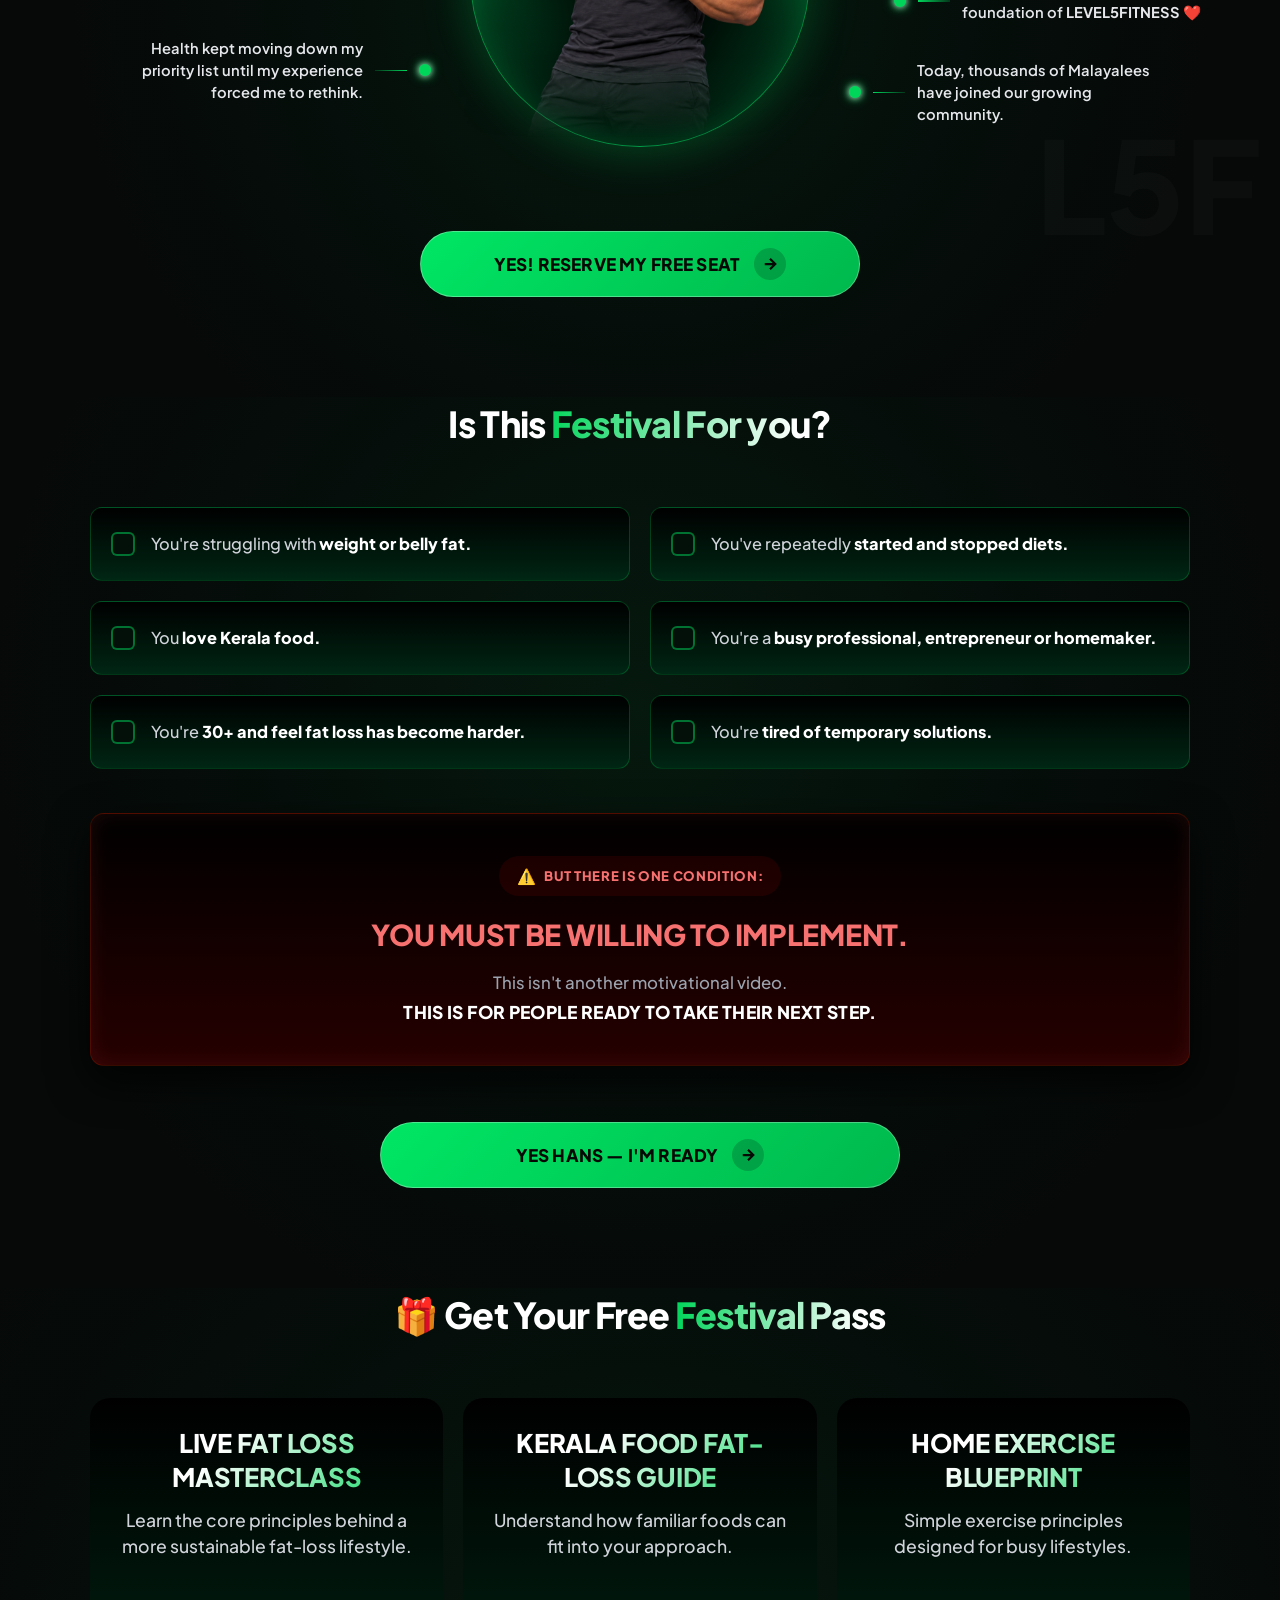
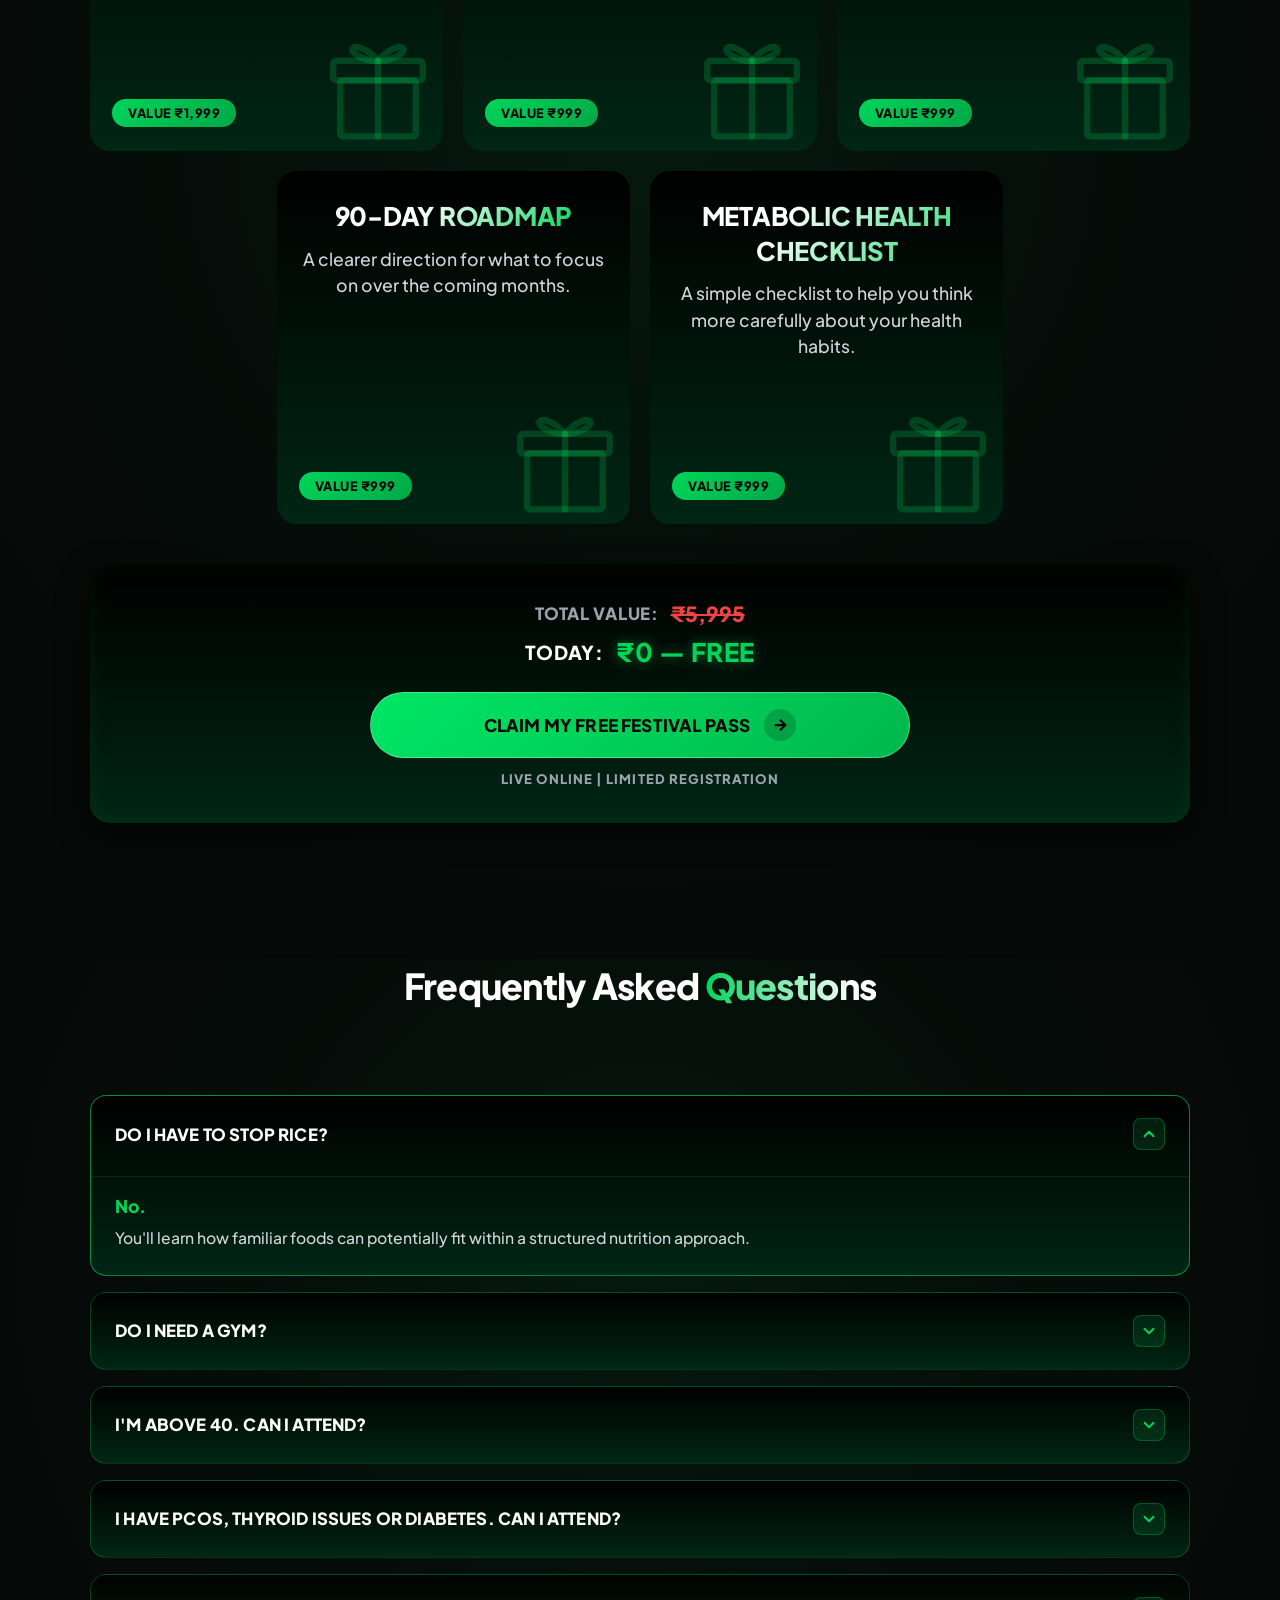
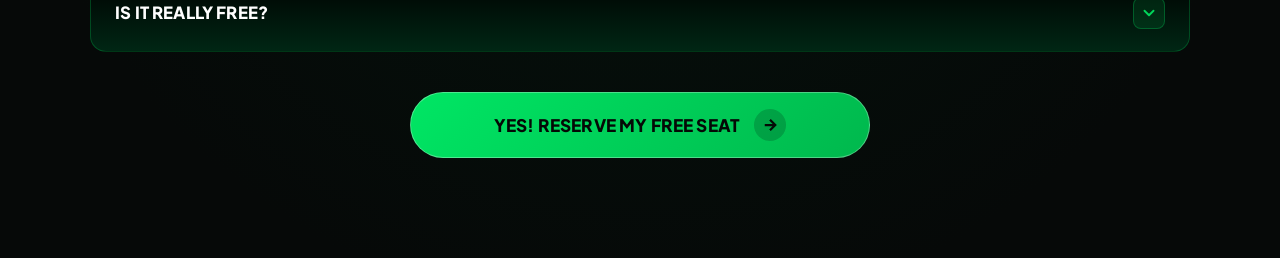
==== commit 30a0a29e: "c" ====
--- a/index.html
+++ b/index.html
@@ -1191,10 +1191,7 @@
           </a>
         </div>
 
-        <!-- Legal Disclaimer Footer -->
-        <p class="disclaimer-text">
-          Individual results vary. Past results do not guarantee future results.
-        </p>
+      
       </div>
     </section>
 
@@ -1273,9 +1270,7 @@
                 </div>
               </a>
             </div>
-            <p class="orbit-closing-subtext">
-              Now I want to share those principles with you.
-            </p>
+           
           </div>
 
           <!-- Right Orbital Callouts -->
@@ -1862,6 +1857,26 @@
             </div>
           </details>
         </div>
+
+        <!-- Section 10 FAQ CTA Button -->
+        <div class="section-cta-wrapper faq-cta-wrapper">
+          <a href="#register" class="btn-hero-cta">
+            <span class="cta-text">YES! RESERVE MY FREE SEAT</span>
+            <div class="cta-arrow-badge">
+              <svg
+                class="cta-arrow"
+                width="18"
+                height="18"
+                viewBox="0 0 24 24"
+                fill="none"
+                stroke="currentColor"
+                stroke-width="3"
+              >
+                <path d="M5 12h14M12 5l7 7-7 7" />
+              </svg>
+            </div>
+          </a>
+        </div>
       </div>
     </section>
 
--- a/style.css
+++ b/style.css
@@ -2666,7 +2666,7 @@
 .free-offer-section {
   position: relative;
   width: 100%;
-  padding: 90px 24px 100px 24px;
+  padding: 5px 24px 100px 24px;
   background-color: #060908;
   background: radial-gradient(circle at 50% 35%, rgba(0, 213, 90, 0.08) 0%, rgba(0, 38, 20, 0.15) 45%, #060908 75%);
 }
@@ -2912,7 +2912,7 @@
 }
 
 .faq-section .section-container {
-  max-width: 980px;
+  max-width: 1100px;
   margin: 0 auto;
   width: 100%;
 }
@@ -3012,6 +3012,7 @@
   border-top: 1px solid rgba(0, 213, 90, 0.12);
   margin-top: 4px;
   padding-top: 18px;
+  text-align: left;
 }
 
 .faq-ans-highlight {
@@ -3019,12 +3020,14 @@
   font-weight: 800;
   color: #00d55a;
   margin-bottom: 8px;
+  text-align: left;
 }
 
 .faq-ans-highlight.free-highlight {
   font-size: 1.3rem;
   font-weight: 900;
   margin-bottom: 0;
+  text-align: left;
 }
 
 .faq-ans-desc {
@@ -3032,6 +3035,11 @@
   color: #d1d5db;
   line-height: 1.6;
   font-weight: 500;
+  text-align: left;
+}
+
+.faq-cta-wrapper {
+  margin-top: 40px;
 }
 
 /* Section 10 Responsive Queries */
@@ -3049,3 +3057,282 @@
     padding: 14px 16px 18px 16px;
   }
 }
+
+/* ==========================================================================
+   Thank You Page (thankyou.html) — 100vh Single-Screen Layout
+   ========================================================================== */
+
+.thankyou-body {
+  background-color: #060908;
+  background: 
+    radial-gradient(circle at 50% 15%, rgba(0, 213, 90, 0.18) 0%, transparent 50%),
+    radial-gradient(circle at 50% 85%, rgba(0, 38, 20, 0.3) 0%, transparent 60%),
+    #060908;
+  height: 100vh;
+  max-height: 100vh;
+  overflow: hidden;
+  display: flex;
+  align-items: center;
+  justify-content: center;
+  padding: 20px 24px;
+  box-sizing: border-box;
+}
+
+.thankyou-page-wrapper {
+  width: 100%;
+  max-width: 820px;
+  max-height: 100vh;
+  margin: 0 auto;
+  display: flex;
+  align-items: center;
+  justify-content: center;
+}
+
+.thankyou-content-flow {
+  display: flex;
+  flex-direction: column;
+  align-items: center;
+  text-align: center;
+  width: 100%;
+}
+
+/* Success Seal Checkmark */
+.success-seal {
+  display: flex;
+  justify-content: center;
+  align-items: center;
+  margin-bottom: 12px;
+}
+
+.seal-circle {
+  width: 64px;
+  height: 64px;
+  border-radius: 50%;
+  background: linear-gradient(135deg, #00d55a 0%, #00a843 100%);
+  display: flex;
+  align-items: center;
+  justify-content: center;
+  border: 3px solid rgba(255, 255, 255, 0.25);
+}
+
+.seal-check-icon {
+  stroke: #040906;
+}
+
+/* Success Pill Badge */
+.thankyou-badge {
+  display: inline-flex;
+  align-items: center;
+  justify-content: center;
+  gap: 8px;
+  background: rgba(0, 213, 90, 0.12);
+  border: 1.5px solid rgba(0, 213, 90, 0.45);
+  color: #00d55a;
+  padding: 6px 20px;
+  border-radius: 100px;
+  font-size: 0.85rem;
+  font-weight: 800;
+  letter-spacing: 0.08em;
+  margin-bottom: 10px;
+  text-transform: uppercase;
+}
+
+/* Main Headline */
+.thankyou-main-title {
+  font-size: clamp(1.8rem, 3.8vw, 2.5rem);
+  font-weight: 900;
+  color: #ffffff;
+  letter-spacing: -0.03em;
+  margin-bottom: 6px;
+  line-height: 1.15;
+}
+
+.thankyou-subtitle {
+  font-size: 1rem;
+  color: #a3b8ac;
+  font-weight: 600;
+  margin-bottom: 20px;
+  max-width: 520px;
+}
+
+/* 2x2 Benefits Grid (Compacted for 100vh) */
+.thankyou-benefits-grid {
+  display: grid;
+  grid-template-columns: repeat(2, 1fr);
+  gap: 14px;
+  width: 100%;
+  margin-bottom: 24px;
+  text-align: left;
+}
+
+.benefit-item-card {
+  background: linear-gradient(135deg, rgba(0, 213, 90, 0.08) 0%, rgba(8, 20, 14, 0.75) 100%);
+  border: 1px solid rgba(0, 213, 90, 0.25);
+ 
+  border-radius: 14px;
+  padding: 14px 18px;
+  display: flex;
+  align-items: center;
+  gap: 14px;
+  backdrop-filter: blur(8px);
+  position: relative;
+  transition: border-color 0.3s ease, transform 0.3s ease;
+}
+
+.benefit-item-card:hover {
+  border-color: rgba(0, 213, 90, 0.6);
+  border-left-color: #00ff6c;
+  transform: translateY(-2px);
+}
+
+.benefit-icon-badge {
+  width: 40px;
+  height: 40px;
+  background: rgba(0, 213, 90, 0.12);
+  border: 1px solid rgba(0, 213, 90, 0.35);
+  border-radius: 12px;
+  display: flex;
+  align-items: center;
+  justify-content: center;
+  flex-shrink: 0;
+}
+
+.benefit-content {
+  flex: 1;
+}
+
+.benefit-title {
+  font-size: 1rem;
+  font-weight: 800;
+  color: #ffffff;
+  margin-bottom: 2px;
+  line-height: 1.25;
+}
+
+.benefit-desc {
+  font-size: 0.84rem;
+  color: #94a3b8;
+  line-height: 1.35;
+  margin: 0;
+}
+
+.benefit-check-badge {
+  width: 24px;
+  height: 24px;
+  border-radius: 50%;
+  background: rgba(0, 213, 90, 0.15);
+  border: 1.5px solid rgba(0, 213, 90, 0.5);
+  display: flex;
+  align-items: center;
+  justify-content: center;
+  flex-shrink: 0;
+}
+
+/* WhatsApp Action Block (Fit 100vh) */
+.whatsapp-action-block {
+  width: 100%;
+  max-width: 580px;
+  margin-bottom: 20px;
+  display: flex;
+  flex-direction: column;
+  align-items: center;
+  gap: 12px;
+}
+
+.btn-whatsapp-hero {
+  display: inline-flex;
+  align-items: center;
+  justify-content: center;
+  gap: 12px;
+  width: 100%;
+  padding: 16px 28px;
+  background: linear-gradient(135deg, #25D366 0%, #128C7E 100%);
+  color: #ffffff;
+  border-radius: 100px;
+  font-size: 1.08rem;
+  font-weight: 900;
+  letter-spacing: 0.04em;
+  text-decoration: none;
+  transition: transform 0.25s ease;
+}
+
+.btn-whatsapp-hero:hover {
+  transform: translateY(-3px) scale(1.01);
+}
+
+.whatsapp-icon {
+  flex-shrink: 0;
+}
+
+/* Warning Pill */
+.dont-close-pill {
+  display: inline-flex;
+  align-items: center;
+  gap: 8px;
+  background: rgba(239, 68, 68, 0.14);
+  border: 1.5px solid rgba(239, 68, 68, 0.35);
+  color: #fca5a5;
+  padding: 6px 18px;
+  border-radius: 100px;
+  font-size: 0.82rem;
+  font-weight: 700;
+}
+
+.warn-icon {
+  font-size: 0.95rem;
+}
+
+/* Hype Footer */
+.thankyou-footer-hype {
+  font-size: 1.25rem;
+  font-weight: 900;
+  color: #ffffff;
+  letter-spacing: 0.08em;
+  text-transform: uppercase;
+}
+
+/* Responsive & Small Screen Handling */
+@media (max-height: 700px) {
+  .thankyou-body {
+    height: auto;
+    min-height: 100vh;
+    overflow-y: auto;
+    padding: 30px 16px;
+  }
+}
+
+@media (max-width: 768px) {
+  .thankyou-body {
+    height: auto;
+    min-height: 100vh;
+    overflow-y: auto;
+    padding: 32px 16px;
+  }
+  .thankyou-benefits-grid {
+    grid-template-columns: 1fr;
+    gap: 10px;
+  }
+  .seal-circle {
+    width: 56px;
+    height: 56px;
+  }
+  .seal-check-icon {
+    width: 26px;
+    height: 26px;
+  }
+  .benefit-item-card {
+    padding: 12px 16px;
+  }
+  .btn-whatsapp-hero {
+    padding: 14px 20px;
+    font-size: 0.96rem;
+  }
+  .dont-close-pill {
+    font-size: 0.78rem;
+    padding: 6px 14px;
+    text-align: center;
+  }
+  .thankyou-footer-hype {
+    font-size: 1.15rem;
+  }
+}
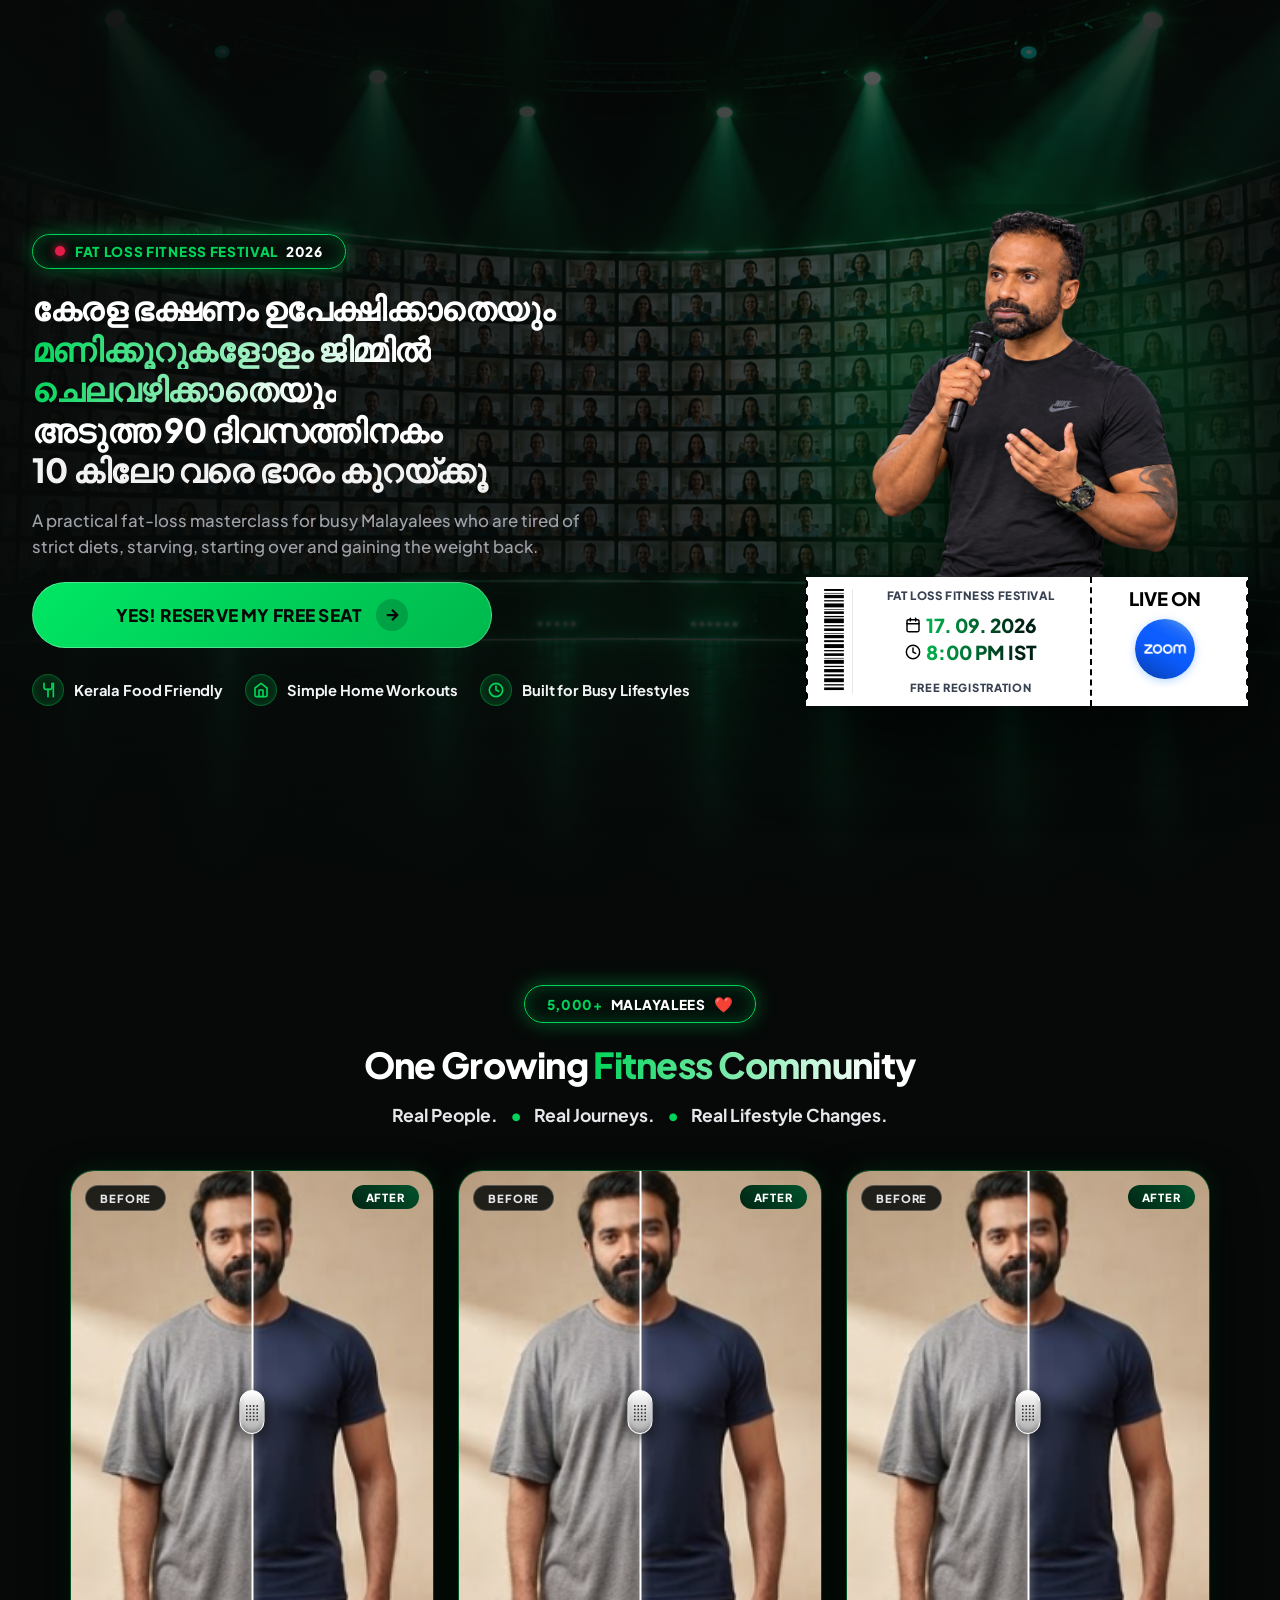
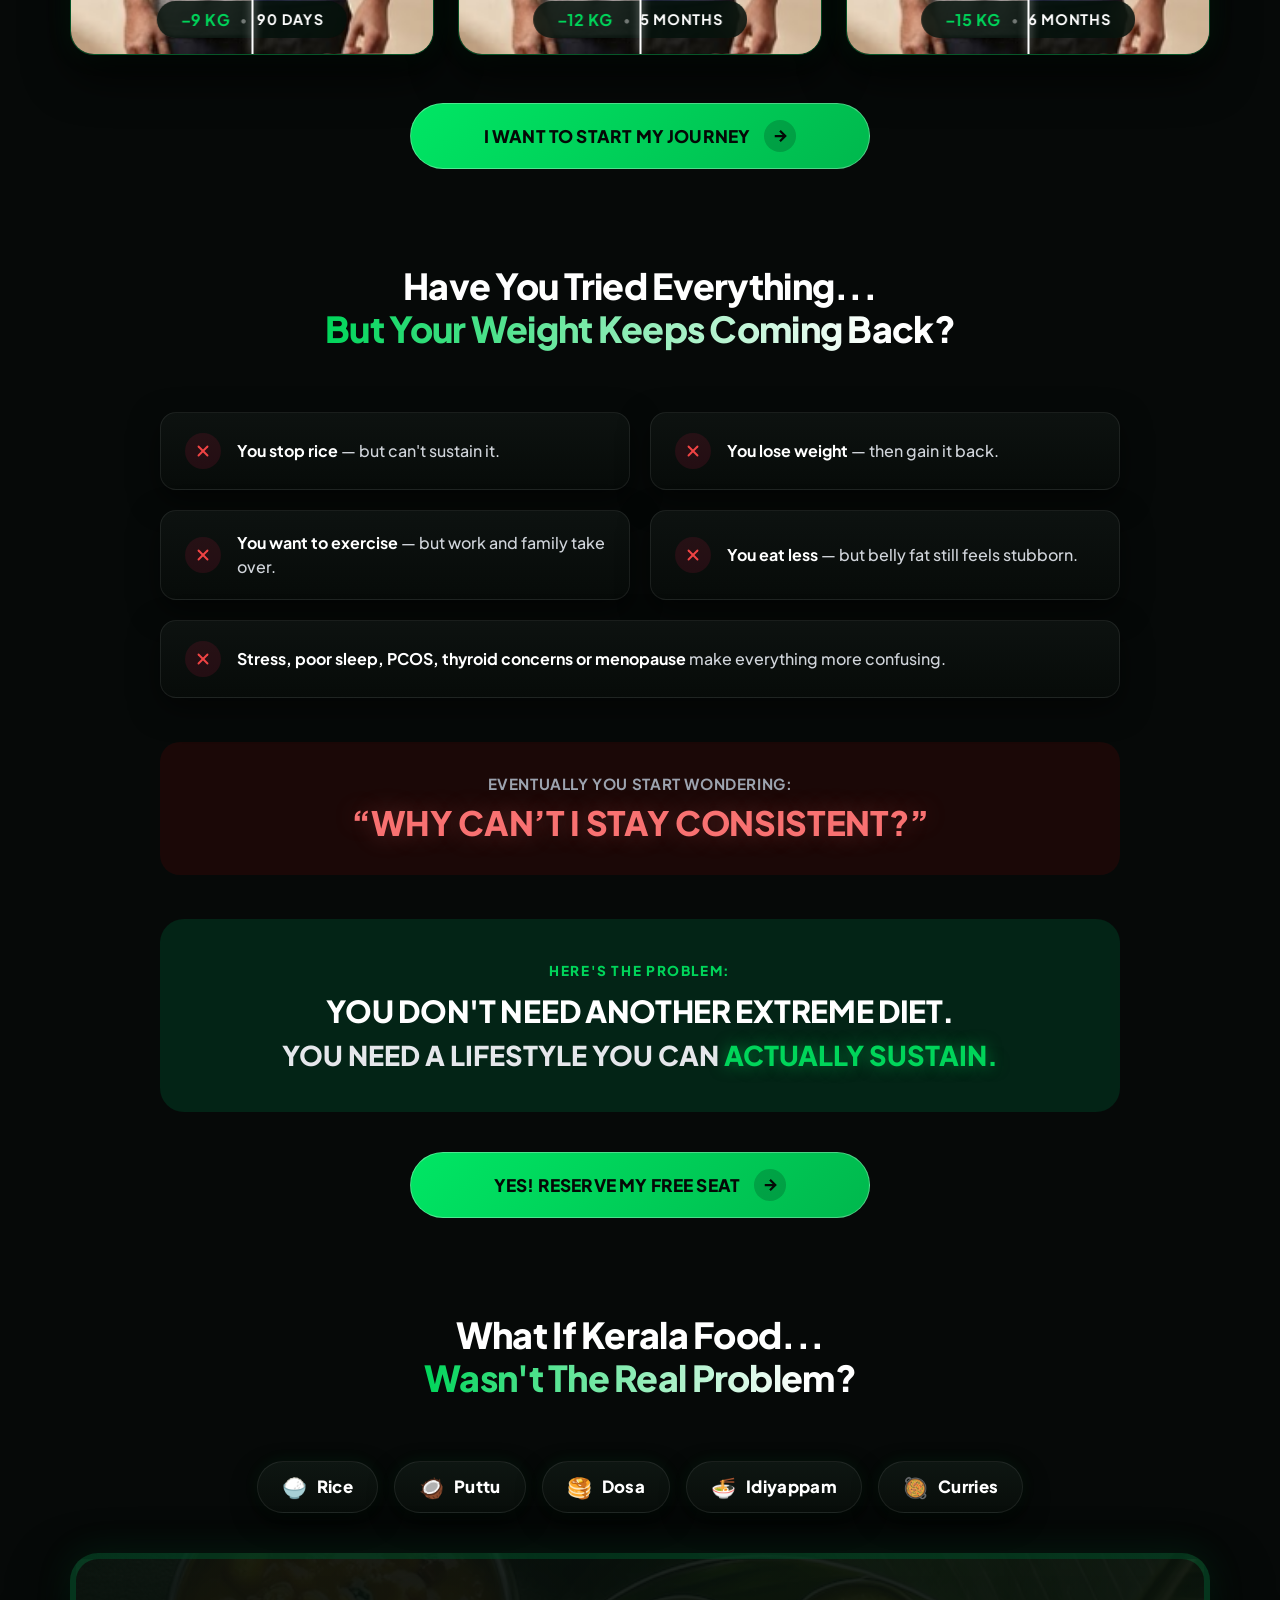
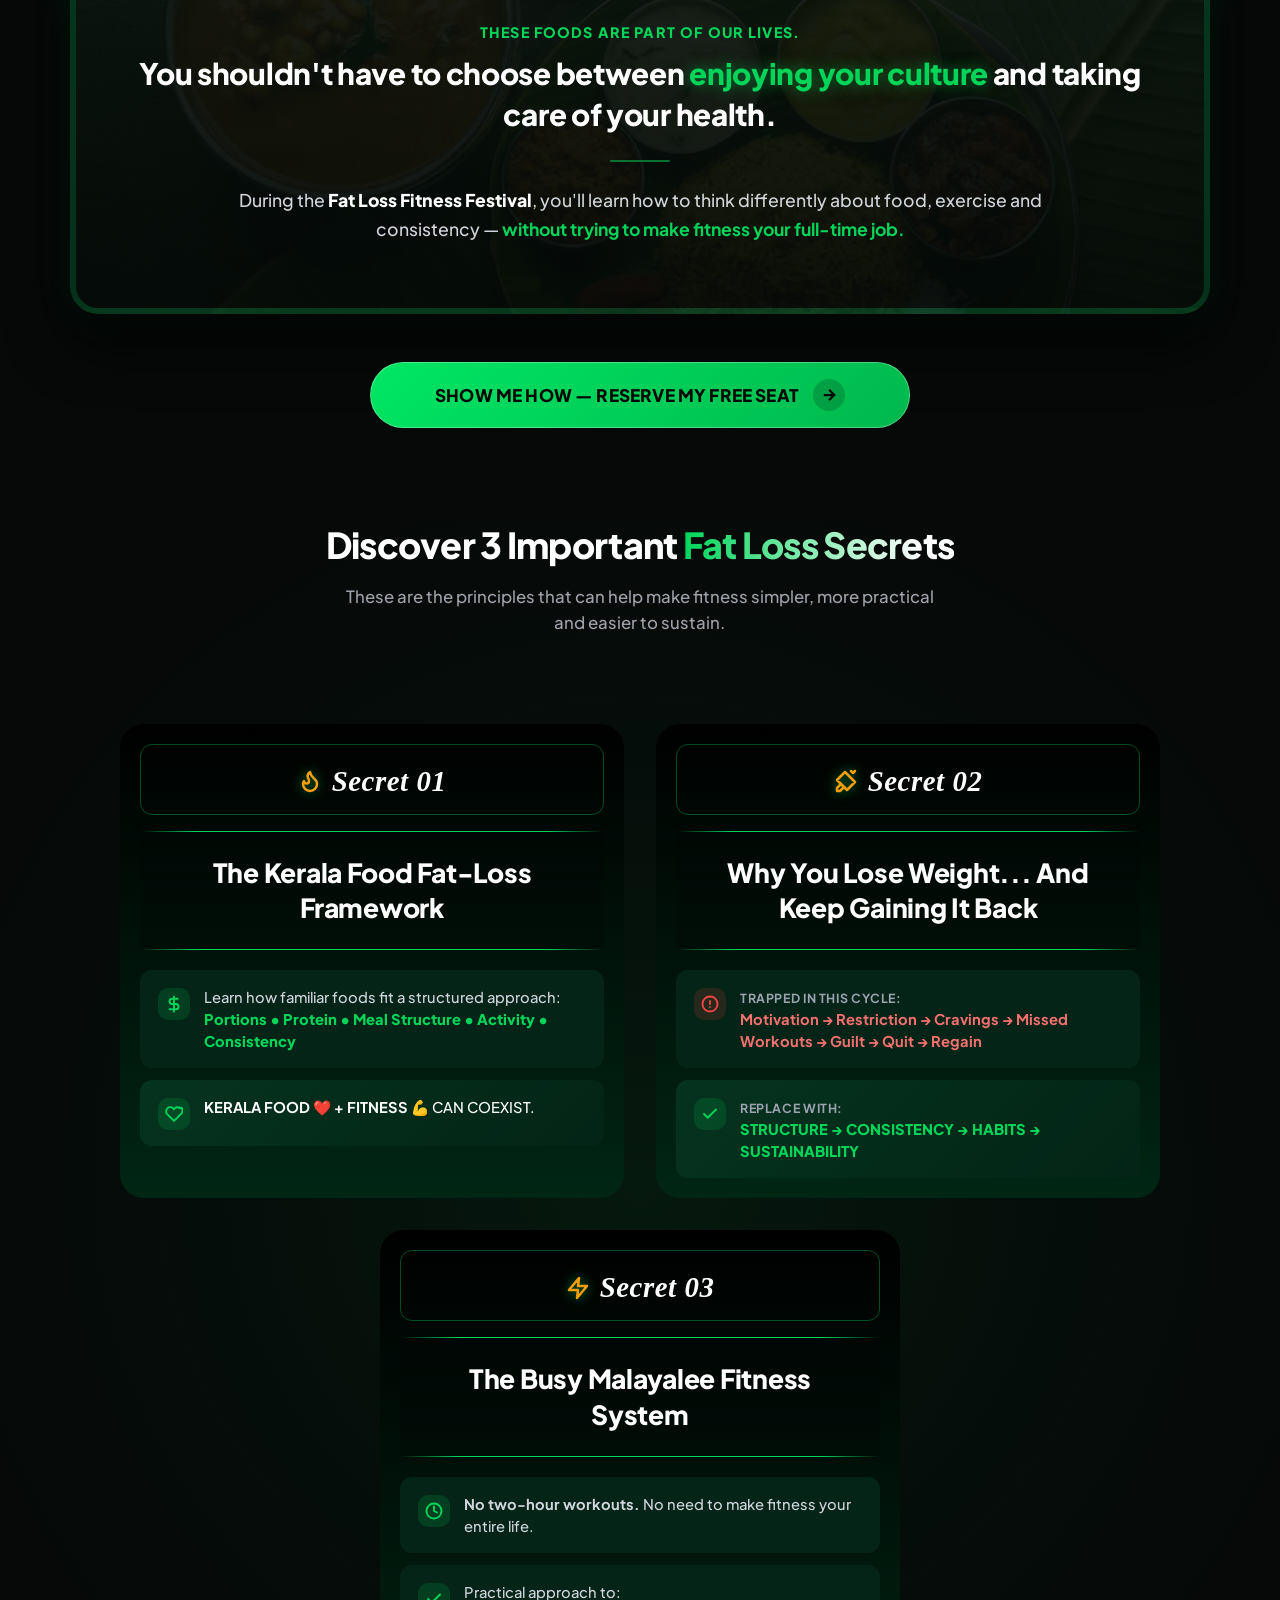
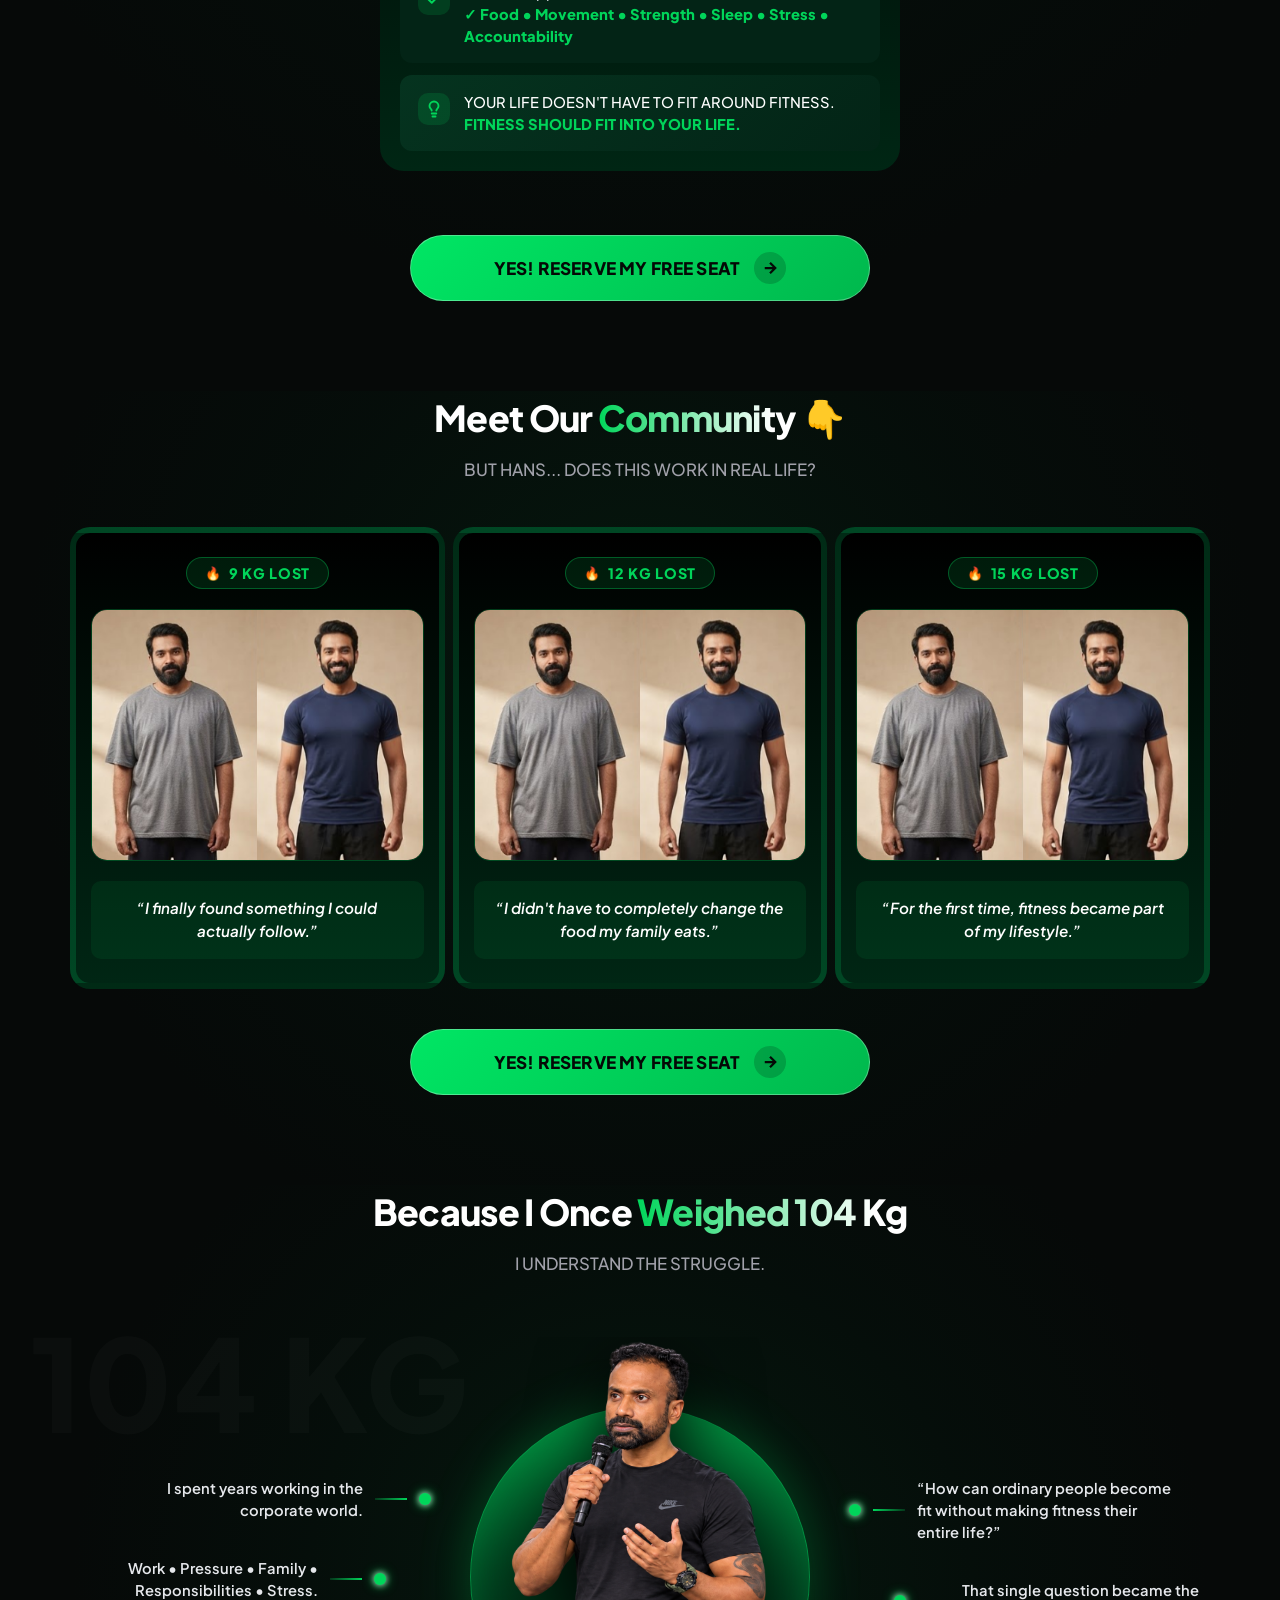
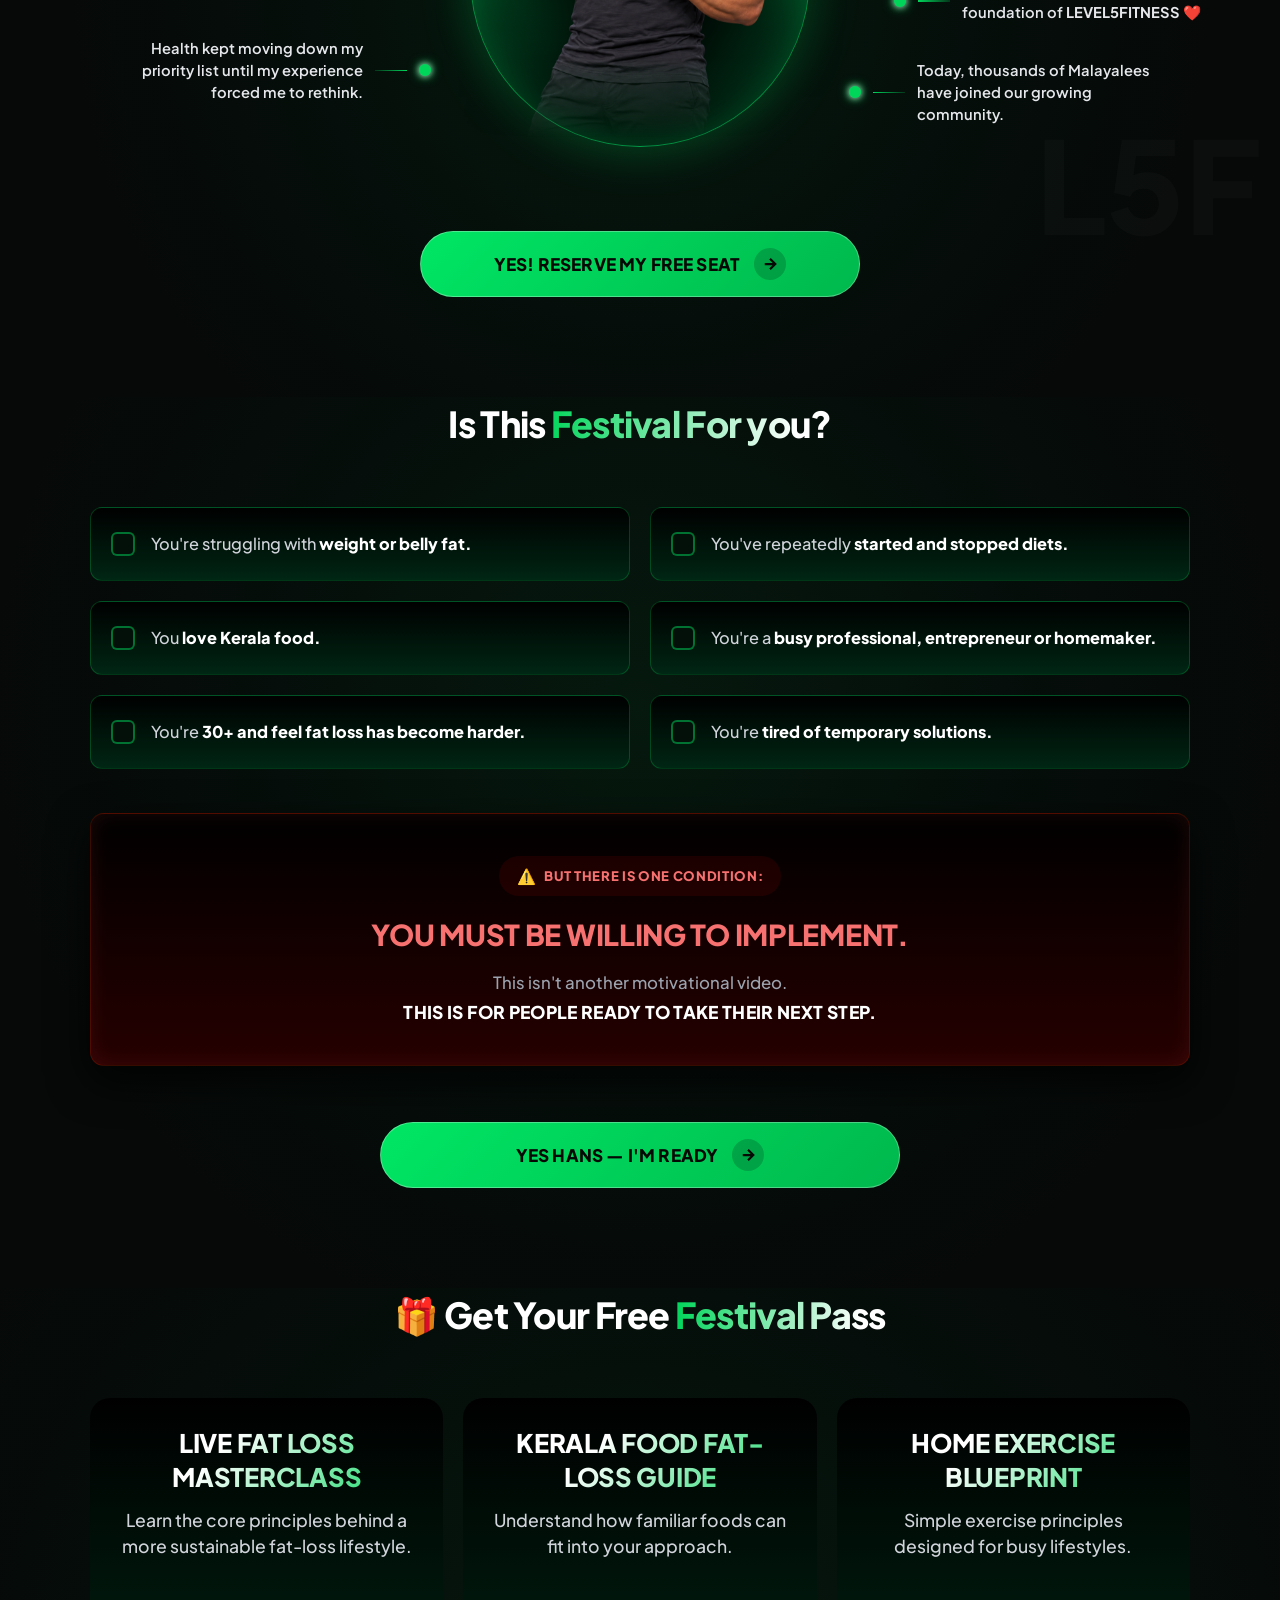
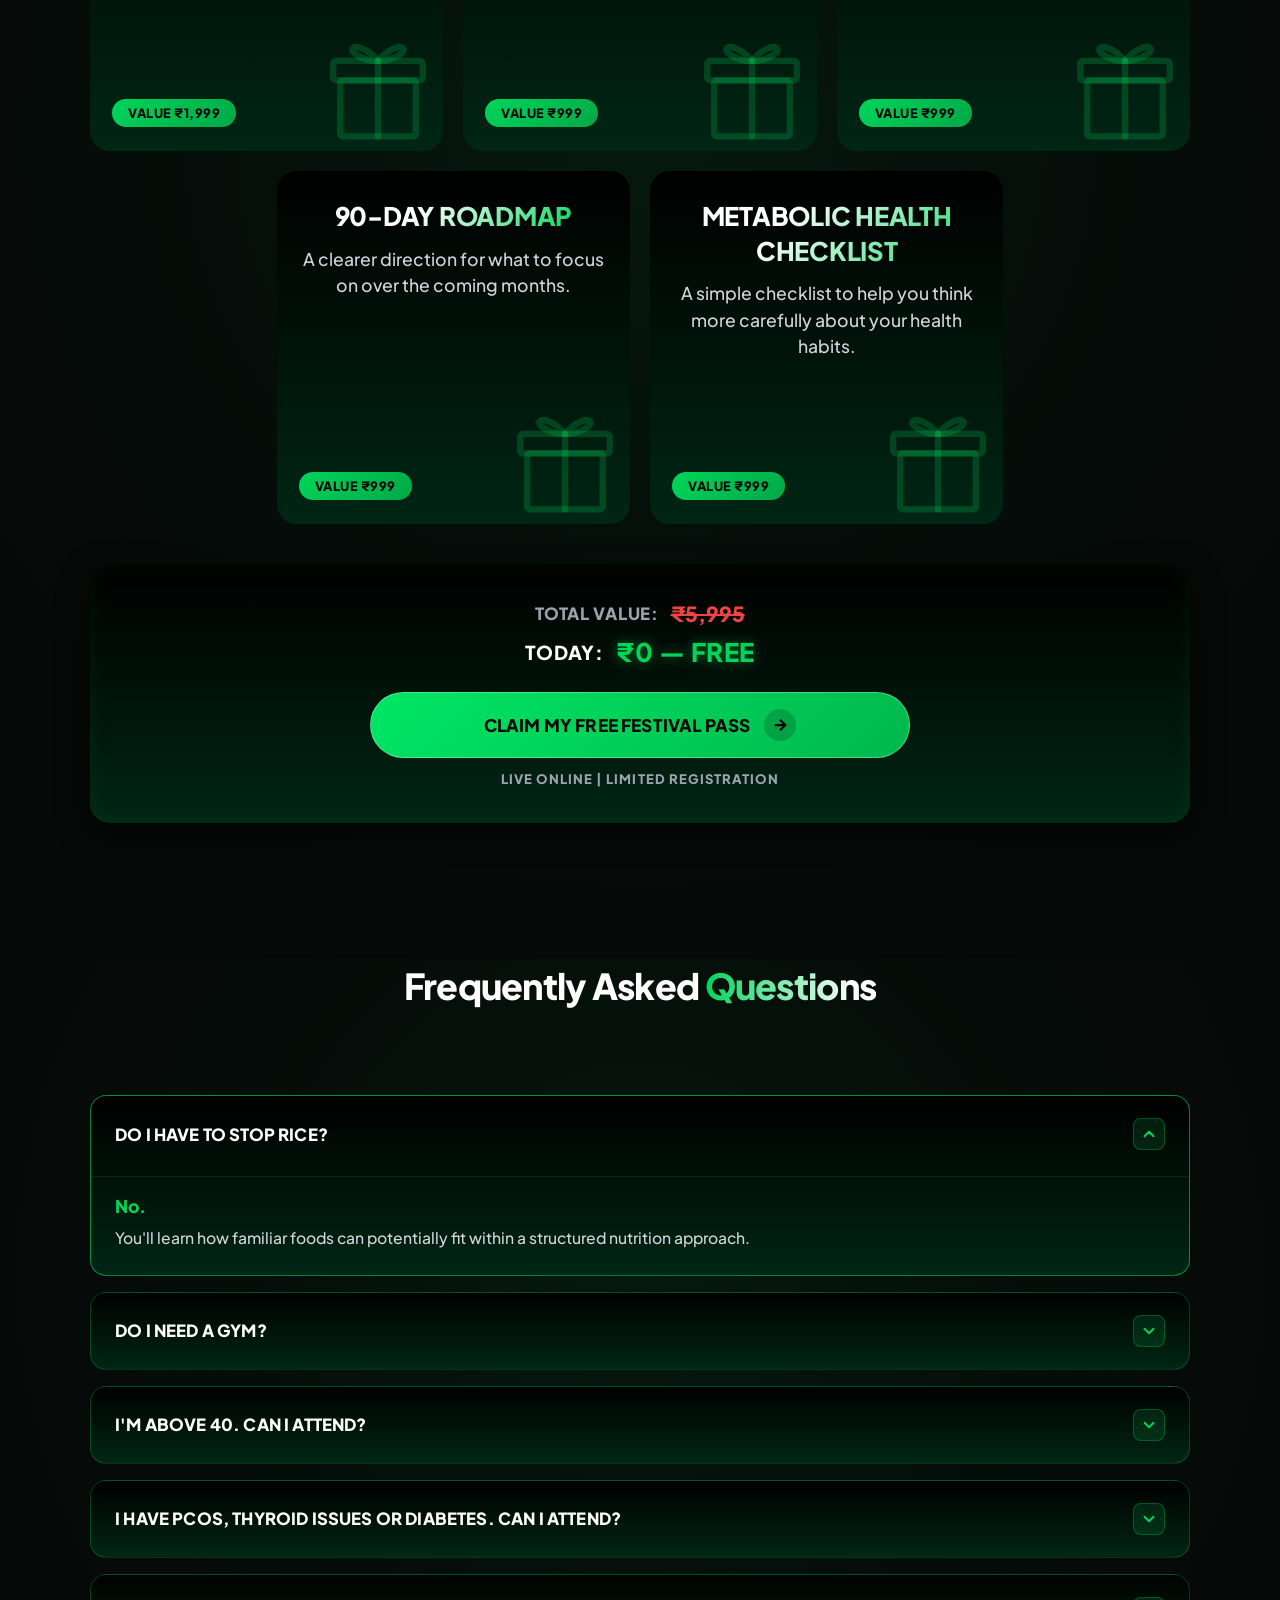
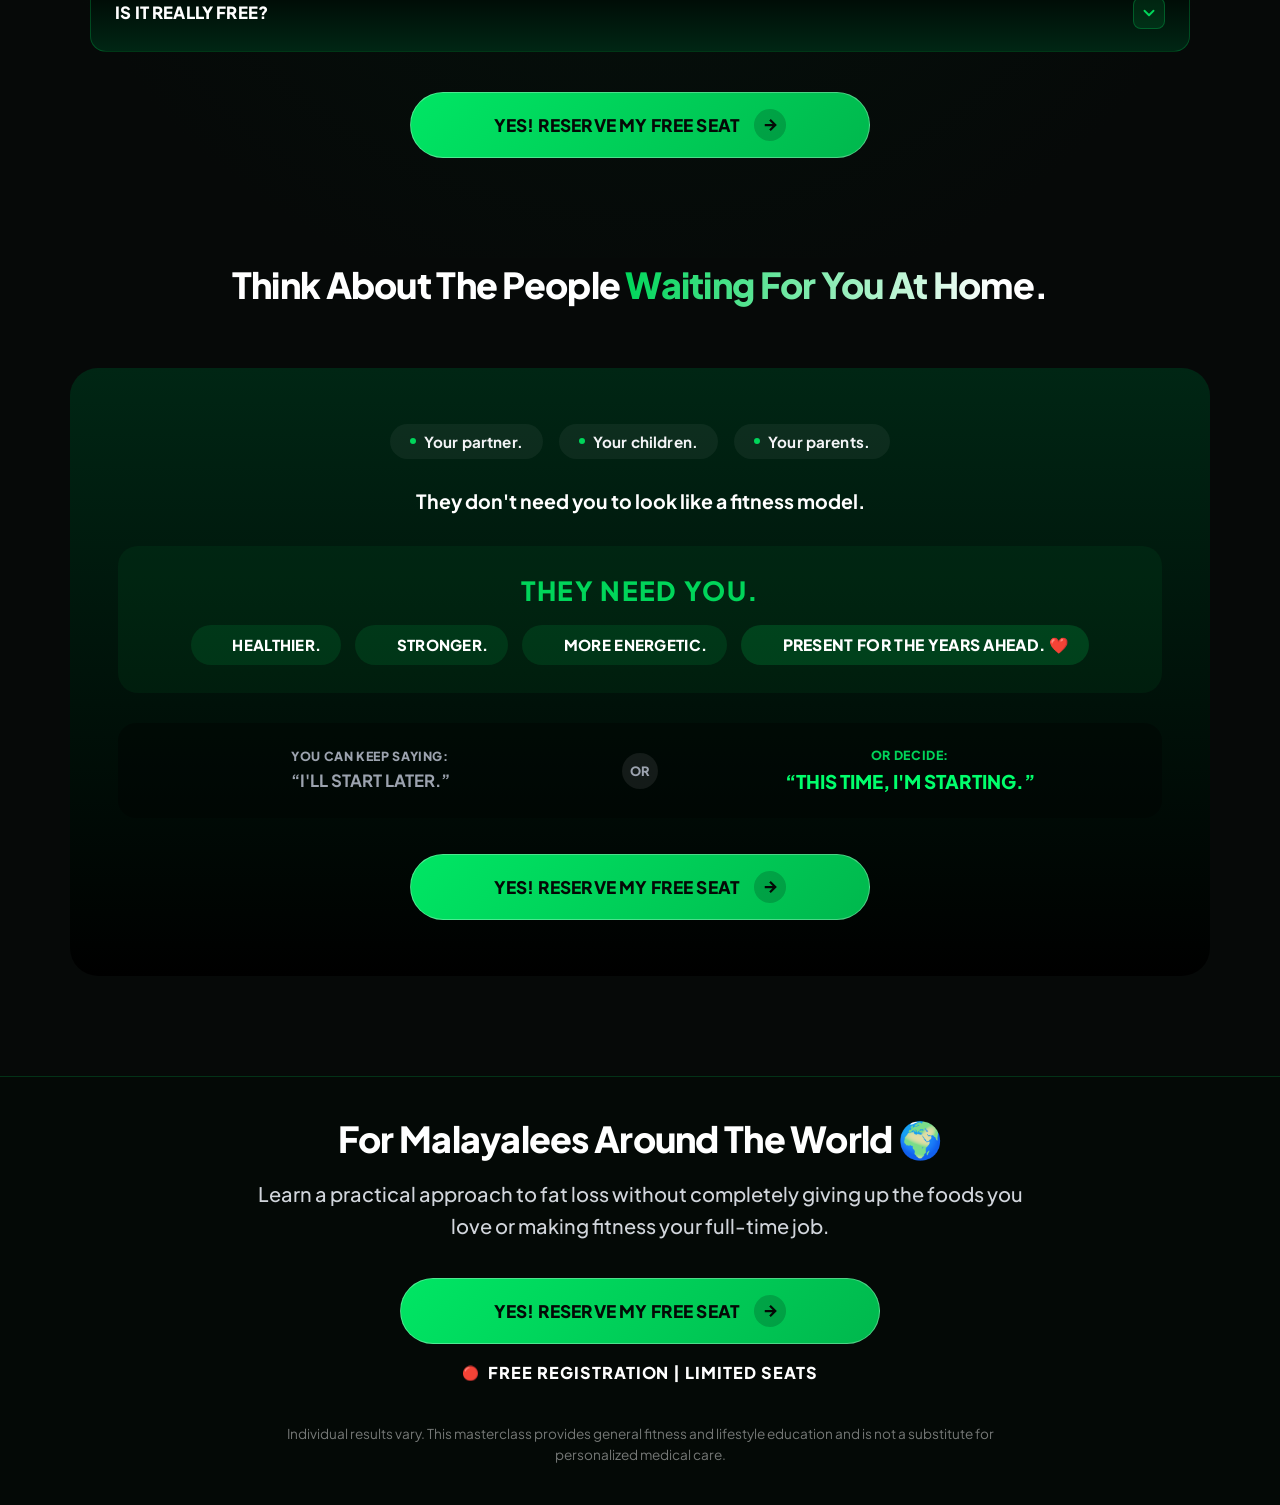
==== commit ba2453b5: "c" ====
--- a/index.html
+++ b/index.html
@@ -1190,8 +1190,6 @@
             </div>
           </a>
         </div>
-
-      
       </div>
     </section>
 
@@ -1270,7 +1268,6 @@
                 </div>
               </a>
             </div>
-           
           </div>
 
           <!-- Right Orbital Callouts -->
@@ -1880,6 +1877,148 @@
       </div>
     </section>
 
+    <!-- SECTION 11 — EMOTIONAL CLOSING SECTION -->
+    <section class="emotional-closing-section" id="closing">
+      <div class="section-container">
+        <!-- Section Header Title (Above Box) -->
+        <div class="section-header">
+          <h2 class="section-title">
+            Think About The People 
+            <span class="gradient-accent">Waiting For You At Home.</span>
+          </h2>
+        </div>
+
+        <!-- Master Closing Card -->
+        <div class="closing-master-card">
+          <!-- Family Pill Badges -->
+          <div class="family-pills-row">
+            <div class="family-pill">
+              <span class="pill-dot"></span>
+              <span>Your partner.</span>
+            </div>
+            <div class="family-pill">
+              <span class="pill-dot"></span>
+              <span>Your children.</span>
+            </div>
+            <div class="family-pill">
+              <span class="pill-dot"></span>
+              <span>Your parents.</span>
+            </div>
+          </div>
+
+          <!-- Quote Statement -->
+          <p class="closing-quote-statement">
+            They don't need you to look like a fitness model.
+          </p>
+
+          <!-- THEY NEED YOU Box -->
+          <div class="they-need-you-box">
+            <h3 class="need-you-title">THEY NEED YOU.</h3>
+            <div class="need-you-flex-grid">
+              <div class="need-flex-item">
+                <span class="check-icon">✓</span>
+                <span>HEALTHIER.</span>
+              </div>
+              <div class="need-flex-item">
+                <span class="check-icon">✓</span>
+                <span>STRONGER.</span>
+              </div>
+              <div class="need-flex-item">
+                <span class="check-icon">✓</span>
+                <span>MORE ENERGETIC.</span>
+              </div>
+              <div class="need-flex-item need-flex-full">
+                <span class="check-icon">✓</span>
+                <span>PRESENT FOR THE YEARS AHEAD. ❤️</span>
+              </div>
+            </div>
+          </div>
+
+          <!-- Decision Contrast Row -->
+          <div class="decision-choice-row">
+            <div class="choice-item choice-past">
+              <span class="choice-sub">YOU CAN KEEP SAYING:</span>
+              <p class="choice-main">“I'LL START LATER.”</p>
+            </div>
+            <div class="choice-vs-badge">OR</div>
+            <div class="choice-item choice-now">
+              <span class="choice-sub green-sub">OR DECIDE:</span>
+              <p class="choice-main green-main">“THIS TIME, I'M STARTING.”</p>
+            </div>
+          </div>
+
+          <!-- CTA Button -->
+          <div class="closing-cta-wrapper">
+            <a href="#register" class="btn-hero-cta">
+              <span class="cta-text">YES! RESERVE MY FREE SEAT</span>
+              <div class="cta-arrow-badge">
+                <svg
+                  class="cta-arrow"
+                  width="18"
+                  height="18"
+                  viewBox="0 0 24 24"
+                  fill="none"
+                  stroke="currentColor"
+                  stroke-width="3"
+                >
+                  <path d="M5 12h14M12 5l7 7-7 7" />
+                </svg>
+              </div>
+            </a>
+          </div>
+        </div>
+      </div>
+    </section>
+
+    <!-- ==========================================================================
+         SECTION 12 — FAT LOSS FITNESS FESTIVAL 2026 (FULL WIDTH SECTION)
+         ========================================================================== -->
+    <section class="festival-closing-section">
+      <div class="festival-container">
+         
+
+        <!-- Headline -->
+        <h2 class="section-title">
+         For Malayalees Around The World 🌍
+        </h2>
+
+        <!-- Sub-description -->
+        <p class="festival-desc">
+          Learn a practical approach to fat loss without completely giving up the foods you love or making fitness your full-time job.
+        </p>
+
+        <!-- CTA Wrapper -->
+        <div class="festival-cta-wrapper">
+          <a href="#register" class="btn-hero-cta btn-festival-cta">
+            <span class="cta-text">YES! RESERVE MY FREE SEAT</span>
+            <div class="cta-arrow-badge">
+              <svg
+                class="cta-arrow"
+                width="18"
+                height="18"
+                viewBox="0 0 24 24"
+                fill="none"
+                stroke="currentColor"
+                stroke-width="3"
+              >
+                <path d="M5 12h14M12 5l7 7-7 7" />
+              </svg>
+            </div>
+          </a>
+        </div>
+
+        <!-- Sub-tag under CTA -->
+        <div class="festival-subtag">
+          <span class="subtag-dot red-dot">🔴</span> FREE REGISTRATION | LIMITED SEATS
+        </div>
+
+        <!-- Disclaimer -->
+        <p class="festival-disclaimer">
+          Individual results vary. This masterclass provides general fitness and lifestyle education and is not a substitute for personalized medical care.
+        </p>
+      </div>
+    </section>
+
     <script src="script.js"></script>
   </body>
 </html>
--- a/style.css
+++ b/style.css
@@ -3336,3 +3336,796 @@
     font-size: 1.15rem;
   }
 }
+
+/* ==========================================================================
+   SECTION 11 — EMOTIONAL CLOSING SECTION Styles
+   ========================================================================== */
+
+.emotional-closing-section {
+  position: relative;
+  background: var(--bg-dark);
+ padding: 5px 24px 100px 24px;
+  border-top: none;
+}
+
+.closing-master-card {
+  width: 100%;
+  max-width: 1180px;
+ 
+  background: linear-gradient(180deg, var(--token-43913031-335a-4f87-8d69-23ffc3eeb97a, rgb(0, 0, 0)) 0%, var(--token-a4487852-5aec-4622-a28e-ed763882daa6  , rgb(0, 38, 20)) 100%);
+  border: none;
+  border-radius: 28px;
+  padding: 56px 48px;
+  text-align: center;
+  box-sizing: border-box;
+}
+
+.badge-stack-center {
+  display: flex;
+  justify-content: center;
+  width: 100%;
+  margin-bottom: 20px;
+}
+
+.family-pills-row {
+  display: flex;
+  justify-content: center;
+  align-items: center;
+  gap: 16px;
+  flex-wrap: wrap;
+  margin-bottom: 28px;
+}
+
+.family-pill {
+  display: inline-flex;
+  align-items: center;
+  gap: 8px;
+  background: rgba(255, 255, 255, 0.05);
+  border: none;
+  padding: 8px 20px;
+  border-radius: 100px;
+  font-size: 0.95rem;
+  font-weight: 700;
+  color: #f3f4f6;
+  letter-spacing: 0.01em;
+}
+
+.pill-dot {
+  width: 6px;
+  height: 6px;
+  border-radius: 50%;
+  background: #00d55a;
+}
+
+.closing-quote-statement {
+  font-size: clamp(1rem, 1.8vw, 1.22rem);
+  font-weight: 700;
+  color: #ffffff;
+  line-height: 1.5;
+  margin-bottom: 30px;
+  max-width: 680px;
+  margin-left: auto;
+  margin-right: auto;
+}
+
+.they-need-you-box {
+  background: rgba(0, 213, 90, 0.06);
+  border: none;
+  border-radius: 20px;
+  padding: 28px 24px;
+  margin-bottom: 30px;
+}
+
+.need-you-title {
+  font-size: clamp(1.35rem, 2.4vw, 1.65rem);
+  font-weight: 900;
+  color: #00d55a;
+  letter-spacing: 0.05em;
+  text-transform: uppercase;
+  margin-bottom: 18px;
+}
+
+.need-you-flex-grid {
+  display: flex;
+  justify-content: center;
+  align-items: center;
+  gap: 14px;
+  flex-wrap: wrap;
+}
+
+.need-flex-item {
+  display: inline-flex;
+  align-items: center;
+  gap: 8px;
+  background: rgba(0, 213, 90, 0.12);
+  border: none;
+  padding: 10px 20px;
+  border-radius: 100px;
+  font-size: 0.94rem;
+  font-weight: 800;
+  color: #ffffff;
+  letter-spacing: 0.02em;
+}
+
+.need-flex-full {
+  background: rgba(0, 213, 90, 0.18);
+  font-size: 0.98rem;
+}
+
+.check-icon {
+  color: #00d55a;
+  font-weight: 900;
+}
+
+.decision-choice-row {
+  display: grid;
+  grid-template-columns: 1fr auto 1fr;
+  align-items: center;
+  gap: 20px;
+  background: rgba(0, 0, 0, 0.35);
+  border: none;
+  border-radius: 18px;
+  padding: 24px 20px;
+  margin-bottom: 36px;
+}
+
+.choice-item {
+  display: flex;
+  flex-direction: column;
+  gap: 6px;
+  align-items: center;
+}
+
+.choice-sub {
+  font-size: 0.78rem;
+  font-weight: 800;
+  color: #9ca3af;
+  letter-spacing: 0.05em;
+  text-transform: uppercase;
+}
+
+.green-sub {
+  color: #00d55a;
+}
+
+.choice-main {
+  font-size: 1.05rem;
+  font-weight: 700;
+  color: #9ca3af;
+  margin: 0;
+  line-height: 1.35;
+}
+
+.green-main {
+  color: #00ff6c;
+  font-size: 1.18rem;
+  font-weight: 900;
+}
+
+.choice-vs-badge {
+  display: flex;
+  align-items: center;
+  justify-content: center;
+  width: 36px;
+  height: 36px;
+  border-radius: 50%;
+  background: rgba(255, 255, 255, 0.08);
+  font-size: 0.8rem;
+  font-weight: 900;
+  color: #9ca3af;
+}
+
+.closing-cta-wrapper {
+  display: flex;
+  justify-content: center;
+  width: 100%;
+}
+
+@media (max-width: 640px) {
+  .closing-master-card {
+    padding: 32px 18px;
+    border-radius: 20px;
+  }
+  .family-pills-row {
+    flex-direction: column;
+    gap: 8px;
+  }
+  .family-pill {
+    width: 100%;
+    justify-content: center;
+  }
+  .need-you-flex-grid {
+    flex-direction: column;
+    gap: 8px;
+  }
+  .need-flex-item {
+    width: 100%;
+    justify-content: center;
+    box-sizing: border-box;
+  }
+  .decision-choice-row {
+    grid-template-columns: 1fr;
+    gap: 14px;
+    padding: 20px 14px;
+  }
+}
+
+/* ==========================================================================
+   Step 2 Page (step2.html) Styles
+   ========================================================================== */
+
+.step2-body {
+  background-color: #060908;
+  background: 
+    radial-gradient(circle at 50% 10%, rgba(0, 213, 90, 0.16) 0%, transparent 50%),
+    radial-gradient(circle at 50% 90%, rgba(0, 38, 20, 0.3) 0%, transparent 60%),
+    #060908;
+  min-height: 100vh;
+  margin: 0;
+  padding: 0;
+  color: #ffffff;
+  font-family: 'Plus Jakarta Sans', 'Noto Sans Malayalam', sans-serif;
+  overflow-x: hidden;
+}
+
+/* Top Announcement Expiration Bar */
+.top-expiration-bar {
+  background: linear-gradient(90deg, #dc2626 0%, #991b1b 100%);
+  color: #ffffff;
+  padding: 12px 20px;
+  text-align: center;
+  font-size: 0.92rem;
+  font-weight: 800;
+  letter-spacing: 0.04em;
+  text-transform: uppercase;
+}
+
+.expiration-content {
+  display: flex;
+  align-items: center;
+  justify-content: center;
+  gap: 8px;
+}
+
+.exp-date {
+  color: #fef08a;
+}
+
+/* Step 2 Page Wrapper */
+.step2-page-wrapper {
+  width: 100%;
+  max-width: 1240px;
+  margin: 0 auto;
+  padding: 40px 20px 60px 20px;
+}
+
+.step2-content-flow {
+  display: flex;
+  flex-direction: column;
+  align-items: center;
+  text-align: center;
+}
+
+/* Order Progress Indicator Text */
+.order-progress-pill {
+  display: inline-flex;
+  align-items: center;
+  gap: 10px;
+  background: transparent;
+  border: none;
+  border-radius: 0;
+  padding: 0;
+  font-size: 0.95rem;
+  font-weight: 800;
+  color: #a3b8ac;
+  letter-spacing: 0.05em;
+  margin-bottom: 16px;
+  text-transform: uppercase;
+}
+
+.order-progress-pill strong {
+  color: #00d55a;
+}
+
+/* Step 2 Badge Text */
+.step2-badge {
+  display: inline-flex;
+  align-items: center;
+  justify-content: center;
+  gap: 8px;
+  background: transparent;
+  border: none;
+  color: #00d55a;
+  padding: 0;
+  border-radius: 0;
+  font-size: 1.15rem;
+  font-weight: 800;
+  margin-bottom: 16px;
+  text-transform: uppercase;
+}
+
+.malayalam-text {
+  font-family: 'Noto Sans Malayalam', sans-serif;
+}
+
+/* Main Headline */
+.step2-main-title {
+  font-size: 3rem;
+  font-weight: 900;
+  color: #ffffff;
+  letter-spacing: -0.02em;
+  margin-bottom: 24px;
+  line-height: 1.25;
+  width: 100%;
+  max-width: 900px;
+}
+
+/* Malayalam Notice Card */
+/* Malayalam Subtitle Text (Open, No Card) */
+.step2-subtitle-malayalam {
+  font-family: 'Noto Sans Malayalam', 'Plus Jakarta Sans', sans-serif;
+  font-size: 1.15rem;
+  line-height: 1.6;
+  color: #a3b8ac;
+  font-weight: 600;
+  margin-top: 0;
+  margin-bottom: 32px;
+  max-width: 980px;
+  text-align: center;
+}
+
+/* Wistia Video Player Showcase */
+.video-showcase-wrapper {
+  width: 100%;
+  max-width: 900px;
+  margin: 0 auto;
+  display: flex;
+  flex-direction: column;
+  align-items: center;
+  border: none;
+  border-radius: 12px;
+  overflow: hidden;
+ 
+  box-shadow: 0 15px 40px rgba(0, 0, 0, 0.6);
+  transition: transform 0.3s ease, box-shadow 0.3s ease;
+}
+
+.video-showcase-wrapper:hover {
+  box-shadow: 0 20px 50px rgba(0, 0, 0, 0.7);
+  transform: translateY(-2px);
+}
+
+.sound-on-notice {
+  display: flex;
+  align-items: center;
+  justify-content: center;
+  gap: 10px;
+  width: 100%;
+  box-sizing: border-box;
+  background: linear-gradient(135deg, rgba(0, 213, 90, 0.22) 0%, rgba(4, 28, 16, 0.95) 100%);
+  border: none;
+  color: #00ff6c;
+  padding: 12px 24px;
+  border-radius: 0;
+  font-size: 1rem;
+  font-weight: 800;
+  letter-spacing: 0.06em;
+  margin-bottom: 0;
+  text-transform: uppercase;
+}
+
+.wistia-video-card {
+  width: 100%;
+  border: none;
+  border-radius: 0;
+  overflow: hidden;
+  background: #030805;
+}
+
+/* Wistia Player Element & Swatch Styling */
+wistia-player {
+  display: block;
+  width: 100%;
+  height: 100%;
+  border-radius: 0 0 12px 12px;
+  overflow: hidden;
+  --wistia-player-color: #00d55a;
+}
+
+wistia-player[media-id='fj14znc3hy']:not(:defined) {
+  background: center/cover no-repeat url('https://fast.wistia.com/embed/medias/fj14znc3hy/swatch');
+  display: block;
+  filter: blur(5px);
+  padding-top: 56.25%;
+}
+
+/* VIP Upgrade & Breakdown Full-Width Section Styles */
+.vip-upgrade-card,
+.vip-breakdown-card {
+  width: 100%;
+  margin-top: 48px;
+  background: linear-gradient(180deg, rgba(12, 26, 18, 0.95) 0%, rgba(6, 16, 11, 0.98) 100%);
+  border: none;
+  border-radius: 0;
+  padding: 56px 20px;
+  text-align: center;
+  box-sizing: border-box;
+}
+
+.vip-card-inner {
+  width: 100%;
+  max-width: 1180px;
+  margin: 0 auto;
+  display: flex;
+  flex-direction: column;
+  align-items: center;
+  text-align: center;
+}
+
+.vip-upgrade-title {
+  font-size: clamp(1.4rem, 3.2vw, 2rem);
+  font-weight: 900;
+  color: #ffffff;
+  letter-spacing: 0.02em;
+  margin-bottom: 28px;
+  text-transform: uppercase;
+  line-height: 1.3;
+}
+
+.vip-checklist-list {
+  display: flex;
+  flex-direction: column;
+  gap: 14px;
+  width: 100%;
+  max-width: 1040px;
+  margin: 0 auto 32px auto;
+  text-align: left;
+}
+
+.vip-check-item {
+  display: flex;
+  align-items: flex-start;
+  gap: 12px;
+  background: rgba(0, 213, 90, 0.05);
+  border: 1px solid rgba(0, 213, 90, 0.18);
+  border-radius: 12px;
+  padding: 14px 20px;
+}
+
+.vip-check-icon {
+  width: 24px;
+  height: 24px;
+  border-radius: 50%;
+  background: rgba(0, 213, 90, 0.15);
+  display: flex;
+  align-items: center;
+  justify-content: center;
+  flex-shrink: 0;
+  margin-top: 1px;
+}
+
+.vip-item-text {
+  font-size: 1.05rem;
+  color: #ffffff;
+  line-height: 1.45;
+  margin: 0;
+}
+
+.vip-item-text strong {
+  color: #ffffff;
+  font-weight: 700;
+}
+
+.worth-tag {
+  color: #fcd34d;
+  font-weight: 700;
+  margin-left: 4px;
+}
+
+/* VIP CTA Button */
+.vip-cta-wrapper {
+  margin-bottom: 20px;
+  width: 100%;
+}
+
+.btn-vip-upgrade {
+  display: inline-flex;
+  align-items: center;
+  justify-content: center;
+  gap: 10px;
+  width: 100%;
+  max-width: 780px;
+  padding: 20px 36px;
+  background: linear-gradient(135deg, #00d55a 0%, #00a843 100%);
+  color: #040906;
+  border-radius: 100px;
+  font-size: 1.18rem;
+  font-weight: 900;
+  letter-spacing: 0.02em;
+  text-decoration: none;
+  box-shadow: 0 10px 30px rgba(0, 213, 90, 0.35);
+  transition: transform 0.25s ease, box-shadow 0.25s ease;
+}
+
+.btn-vip-upgrade:hover {
+  transform: translateY(-3px) scale(1.01);
+  box-shadow: 0 15px 38px rgba(0, 213, 90, 0.5);
+  background: linear-gradient(135deg, #00ff6c 0%, #00c74f 100%);
+}
+
+/* Decline Bar Button */
+.vip-decline-wrapper {
+  width: 100%;
+  max-width: 1040px;
+  margin: 0 auto;
+}
+
+.btn-vip-decline {
+  display: block;
+  background: #262626;
+  color: #d1d5db;
+  border-radius: 10px;
+  padding: 16px 20px;
+  font-size: 0.88rem;
+  font-weight: 700;
+  line-height: 1.55;
+  text-decoration: none;
+  border: 1px solid rgba(255, 255, 255, 0.12);
+  transition: background-color 0.25s ease, color 0.25s ease;
+}
+
+.btn-vip-decline:hover {
+  background: #333333;
+  color: #ffffff;
+}
+
+/* Secondary VIP Breakdown Card Styles */
+.keep-in-mind-headline {
+  font-size: 1.2rem;
+  font-weight: 800;
+  color: #ffffff;
+  margin-bottom: 24px;
+  line-height: 1.4;
+}
+
+.dashed-warning-box {
+  border: 2px dashed rgba(239, 68, 68, 0.65);
+  background: rgba(239, 68, 68, 0.06);
+  border-radius: 16px;
+  padding: 24px 28px;
+  margin-bottom: 28px;
+  text-align: center;
+}
+
+.dashed-box-title {
+  font-size: 1.25rem;
+  font-weight: 900;
+  color: #f87171;
+  letter-spacing: 0.05em;
+  margin-bottom: 10px;
+  text-transform: uppercase;
+}
+
+.dashed-box-desc {
+  font-size: 1.08rem;
+  font-weight: 800;
+  color: #ffffff;
+  margin: 0;
+  line-height: 1.5;
+}
+
+.vip-pitch-statement {
+  font-size: 1.2rem;
+  font-weight: 700;
+  color: #ffffff;
+  margin-bottom: 12px;
+}
+
+.text-emerald {
+  color: #00d55a;
+  font-weight: 800;
+}
+
+.vip-value-summary-text {
+  font-size: 1.08rem;
+  color: #d1d5db;
+  line-height: 1.55;
+  margin-bottom: 28px;
+  max-width: 900px;
+  margin-left: auto;
+  margin-right: auto;
+}
+
+.strike-value {
+  text-decoration: line-through;
+  color: #f87171;
+  font-weight: 800;
+}
+
+.discount-value {
+  color: #00d55a;
+  font-weight: 900;
+  font-size: 1.18rem;
+}
+
+.total-val-title {
+  color: #ffffff;
+}
+
+.total-val-price {
+  color: #f87171;
+  text-decoration: line-through;
+}
+
+.pay-today-notice {
+  font-size: 1.12rem;
+  font-weight: 700;
+  color: #ffffff;
+  margin-bottom: 28px;
+}
+
+.one-time-tag {
+  color: #00d55a;
+  font-weight: 900;
+}
+
+/* Responsive Styles for Step 2 Page */
+@media (max-width: 640px) {
+  .step2-page-wrapper {
+    padding: 24px 16px 40px 16px;
+  }
+  .top-expiration-bar {
+    font-size: 0.82rem;
+    padding: 10px 12px;
+  }
+  .step2-main-title{
+    font-size: 1.6rem;
+  }
+  .step2-subtitle-malayalam {
+    font-size: 1rem;
+    margin-bottom: 24px;
+  }
+  .wistia-video-card {
+    
+    border-radius: 14px;
+  }
+  .vip-upgrade-card{
+    margin-top: 0px;
+  }
+  .vip-upgrade-card,
+  .vip-breakdown-card {
+    padding: 32px 16px;
+    border-radius: 0;
+  }
+  .dashed-warning-box {
+    padding: 18px 14px;
+  }
+  .btn-vip-upgrade {
+    padding: 16px 20px;
+    font-size: 0.96rem;
+  }
+  .btn-vip-decline {
+    font-size: 0.78rem;
+    padding: 14px 14px;
+  }
+}
+
+/* ==========================================================================
+   SECTION 12 — FAT LOSS FITNESS FESTIVAL 2026 Styles (Full Width)
+   ========================================================================== */
+
+.festival-closing-section {
+  position: relative;
+  width: 100%;
+   background-color: #040906;
+  padding: 40px 24px;
+  border-top: 1px solid rgba(0, 213, 90, 0.2);
+  text-align: center;
+  box-sizing: border-box;
+}
+
+.festival-container {
+  max-width: 1000px;
+  margin: 0 auto;
+  width: 100%;
+  display: flex;
+  flex-direction: column;
+  align-items: center;
+}
+
+.festival-badge {
+  display: inline-flex;
+  align-items: center;
+  justify-content: center;
+  gap: 8px;
+  background: rgba(0, 213, 90, 0.12);
+  border: 1.5px solid rgba(0, 213, 90, 0.5);
+  color: #00d55a;
+  padding: 10px 24px;
+  border-radius: 100px;
+  font-size: clamp(0.85rem, 1.5vw, 1.05rem);
+  font-weight: 800;
+  letter-spacing: 0.05em;
+  margin-bottom: 24px;
+  text-transform: uppercase;
+  backdrop-filter: blur(10px);
+}
+
+.festival-headline {
+  font-size: clamp(1.8rem, 3.8vw, 2.8rem);
+  font-weight: 900;
+  color: #ffffff;
+  line-height: 1.25;
+  letter-spacing: 0.02em;
+  margin-bottom: 20px;
+  text-transform: uppercase;
+}
+
+.festival-desc {
+  font-size: clamp(1.05rem, 1.8vw, 1.25rem);
+  color: #d1d5db;
+  line-height: 1.6;
+  max-width: 780px;
+  margin: 0 auto 36px auto;
+  font-weight: 500;
+}
+
+.festival-cta-wrapper {
+  margin-bottom: 18px;
+  width: 100%;
+  display: flex;
+  justify-content: center;
+}
+
+.btn-festival-cta {
+  max-width: 480px;
+  width: 100%;
+}
+
+.festival-subtag {
+  font-size: clamp(0.85rem, 1.4vw, 1.02rem);
+  font-weight: 800;
+  color: #ffffff;
+  letter-spacing: 0.06em;
+  text-transform: uppercase;
+  margin-bottom: 40px;
+  display: flex;
+  align-items: center;
+  justify-content: center;
+  gap: 8px;
+}
+
+.red-dot {
+  font-size: 0.85rem;
+}
+
+.festival-disclaimer {
+  font-size: clamp(0.75rem, 1.1vw, 0.85rem);
+  color: rgba(255, 255, 255, 0.45);
+  line-height: 1.55;
+  max-width: 720px;
+  margin: 0 auto;
+  font-weight: 400;
+}
+
+/* Mobile responsive tweak for Section 12 */
+@media (max-width: 640px) {
+  .festival-closing-section {
+    padding: 60px 16px;
+  }
+  .festival-badge {
+    padding: 8px 16px;
+    font-size: 0.82rem;
+  }
+  .festival-headline {
+    font-size: 1.55rem;
+  }
+  .festival-desc {
+    font-size: 0.98rem;
+    margin-bottom: 28px;
+  }
+  .festival-subtag {
+    font-size: 0.8rem;
+  }
+}
+
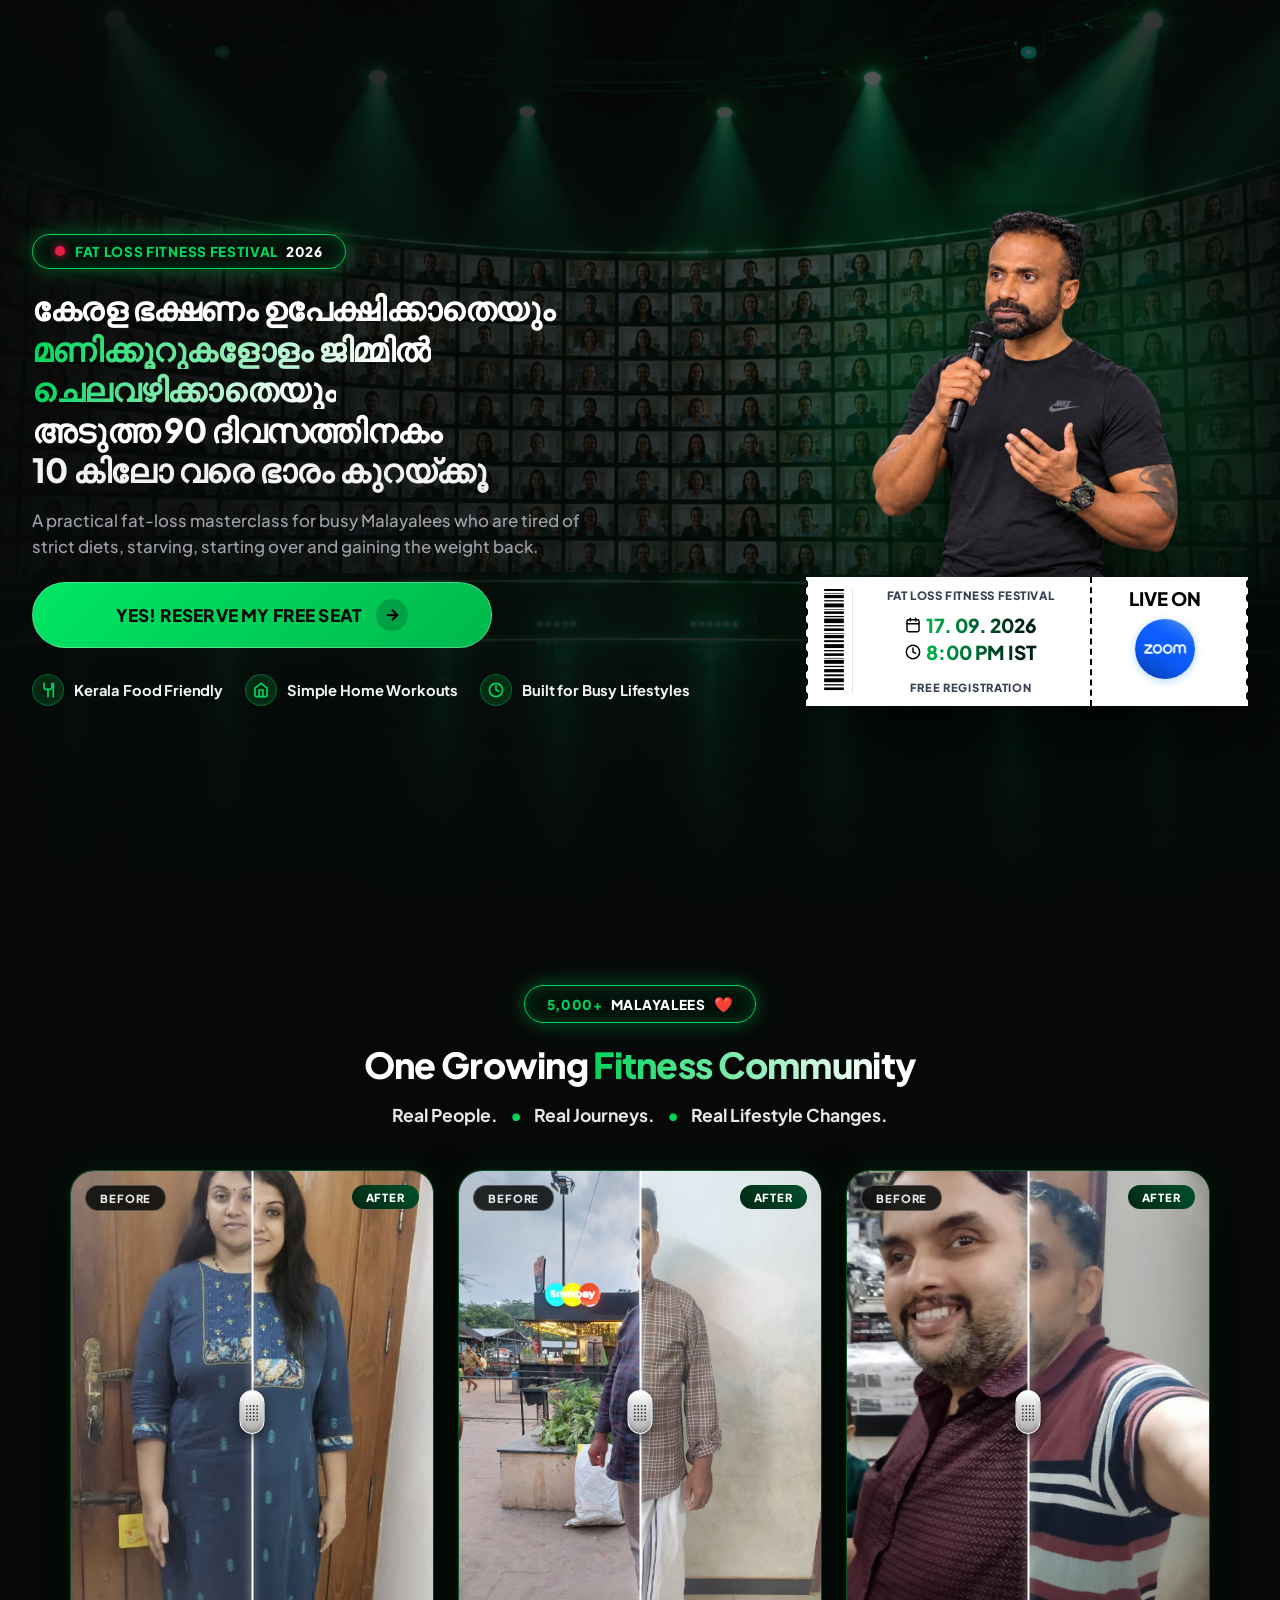
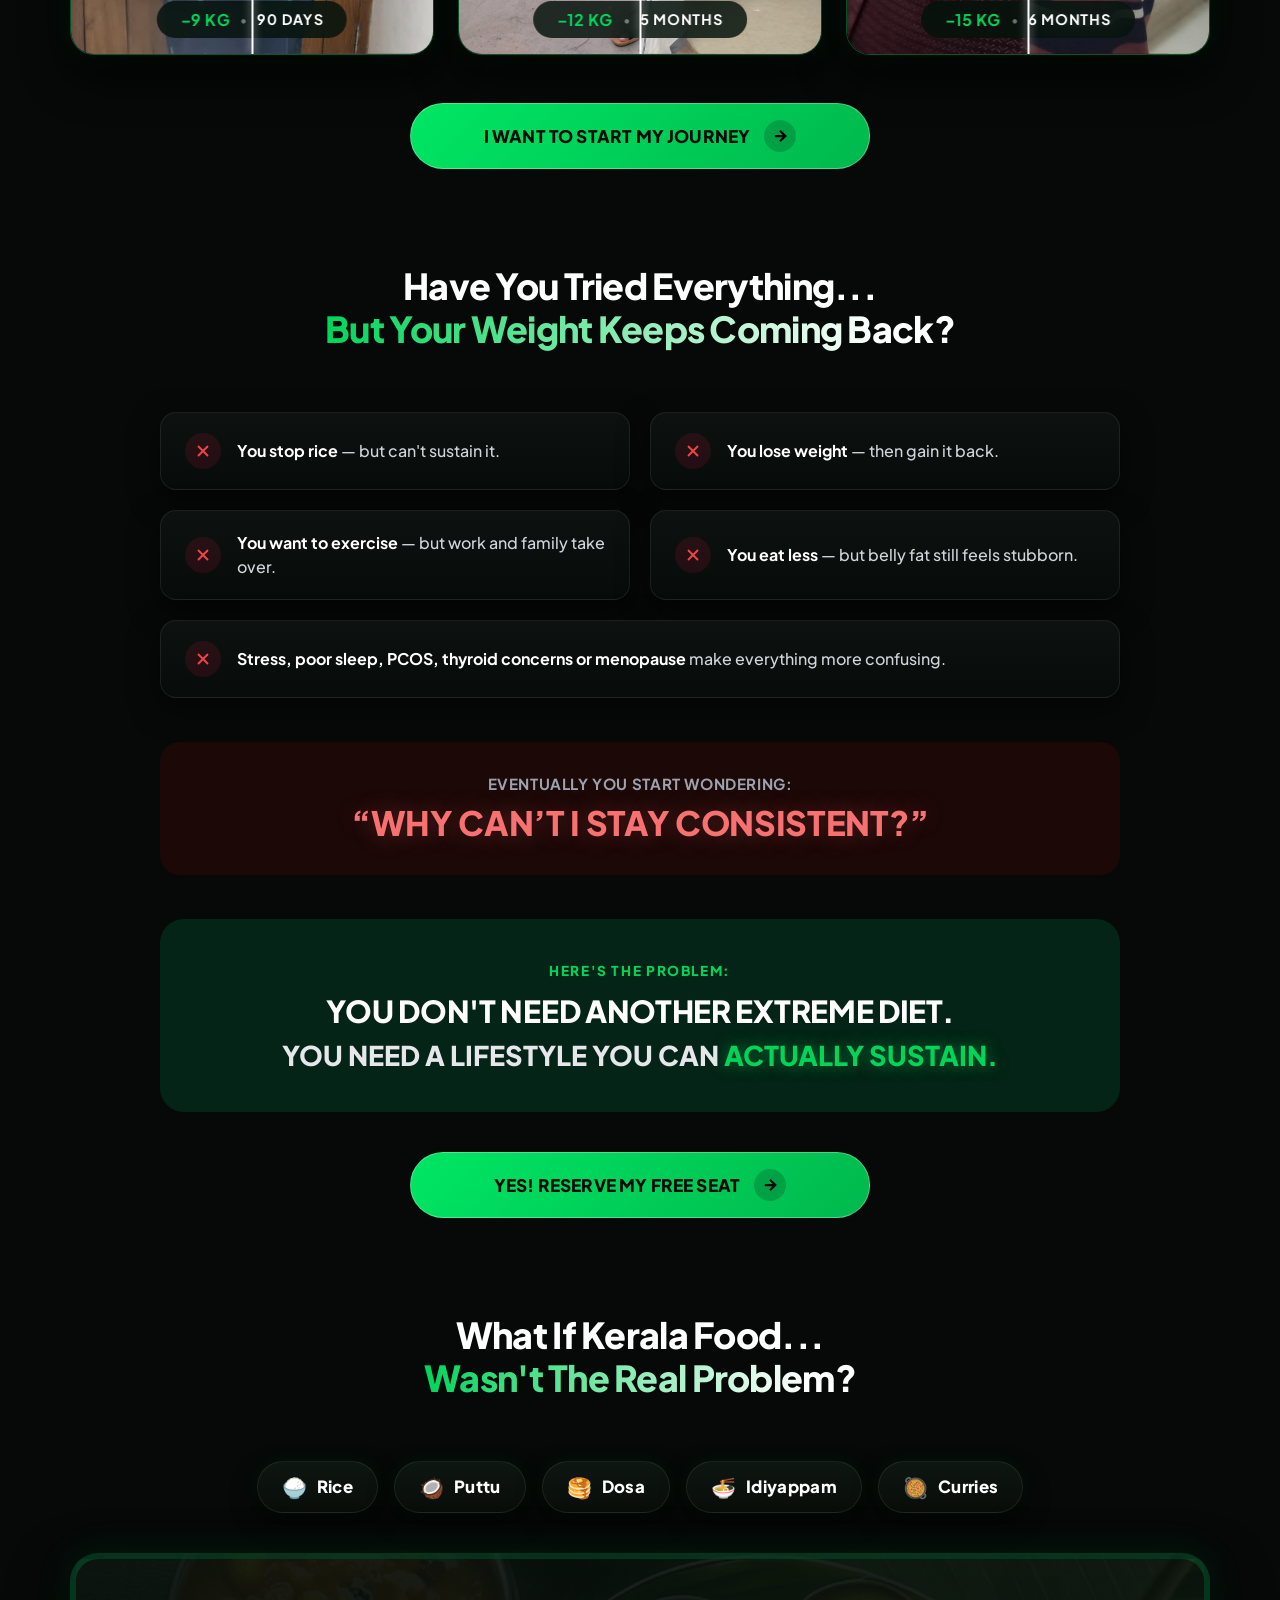
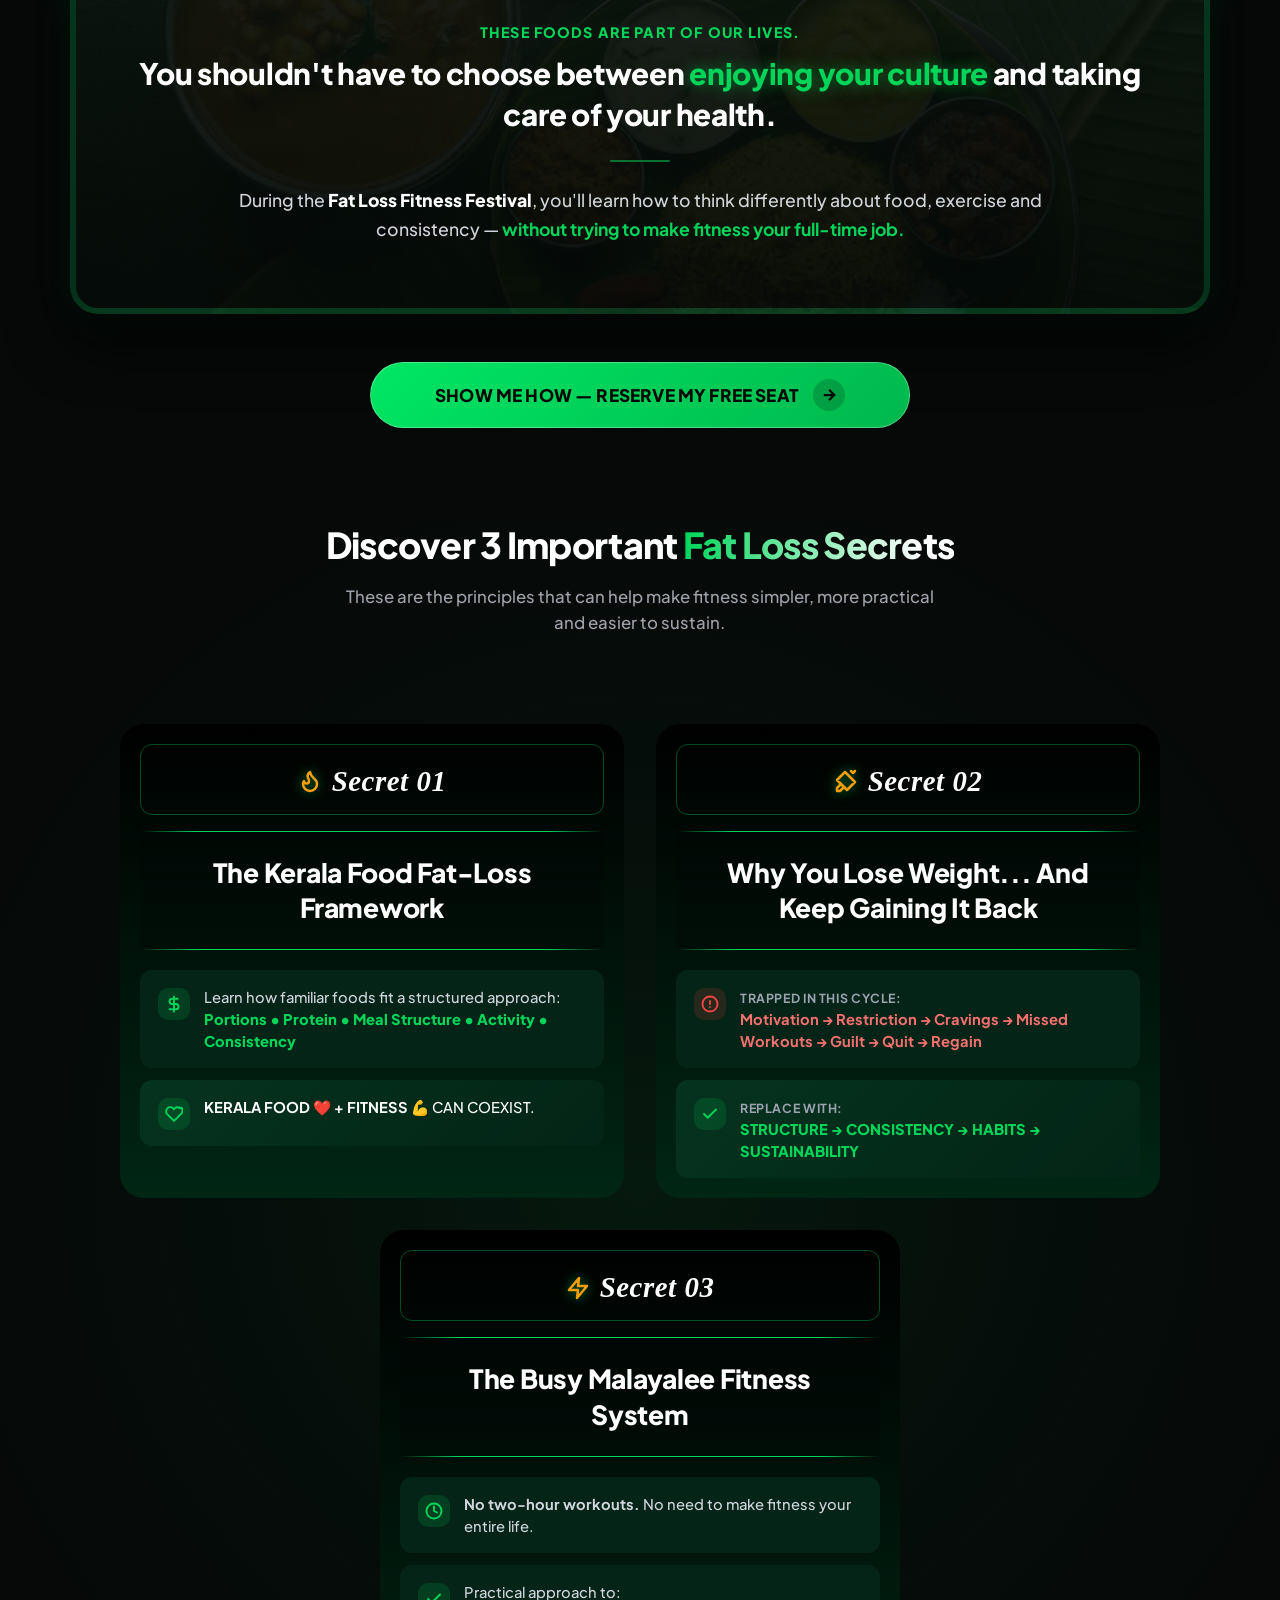
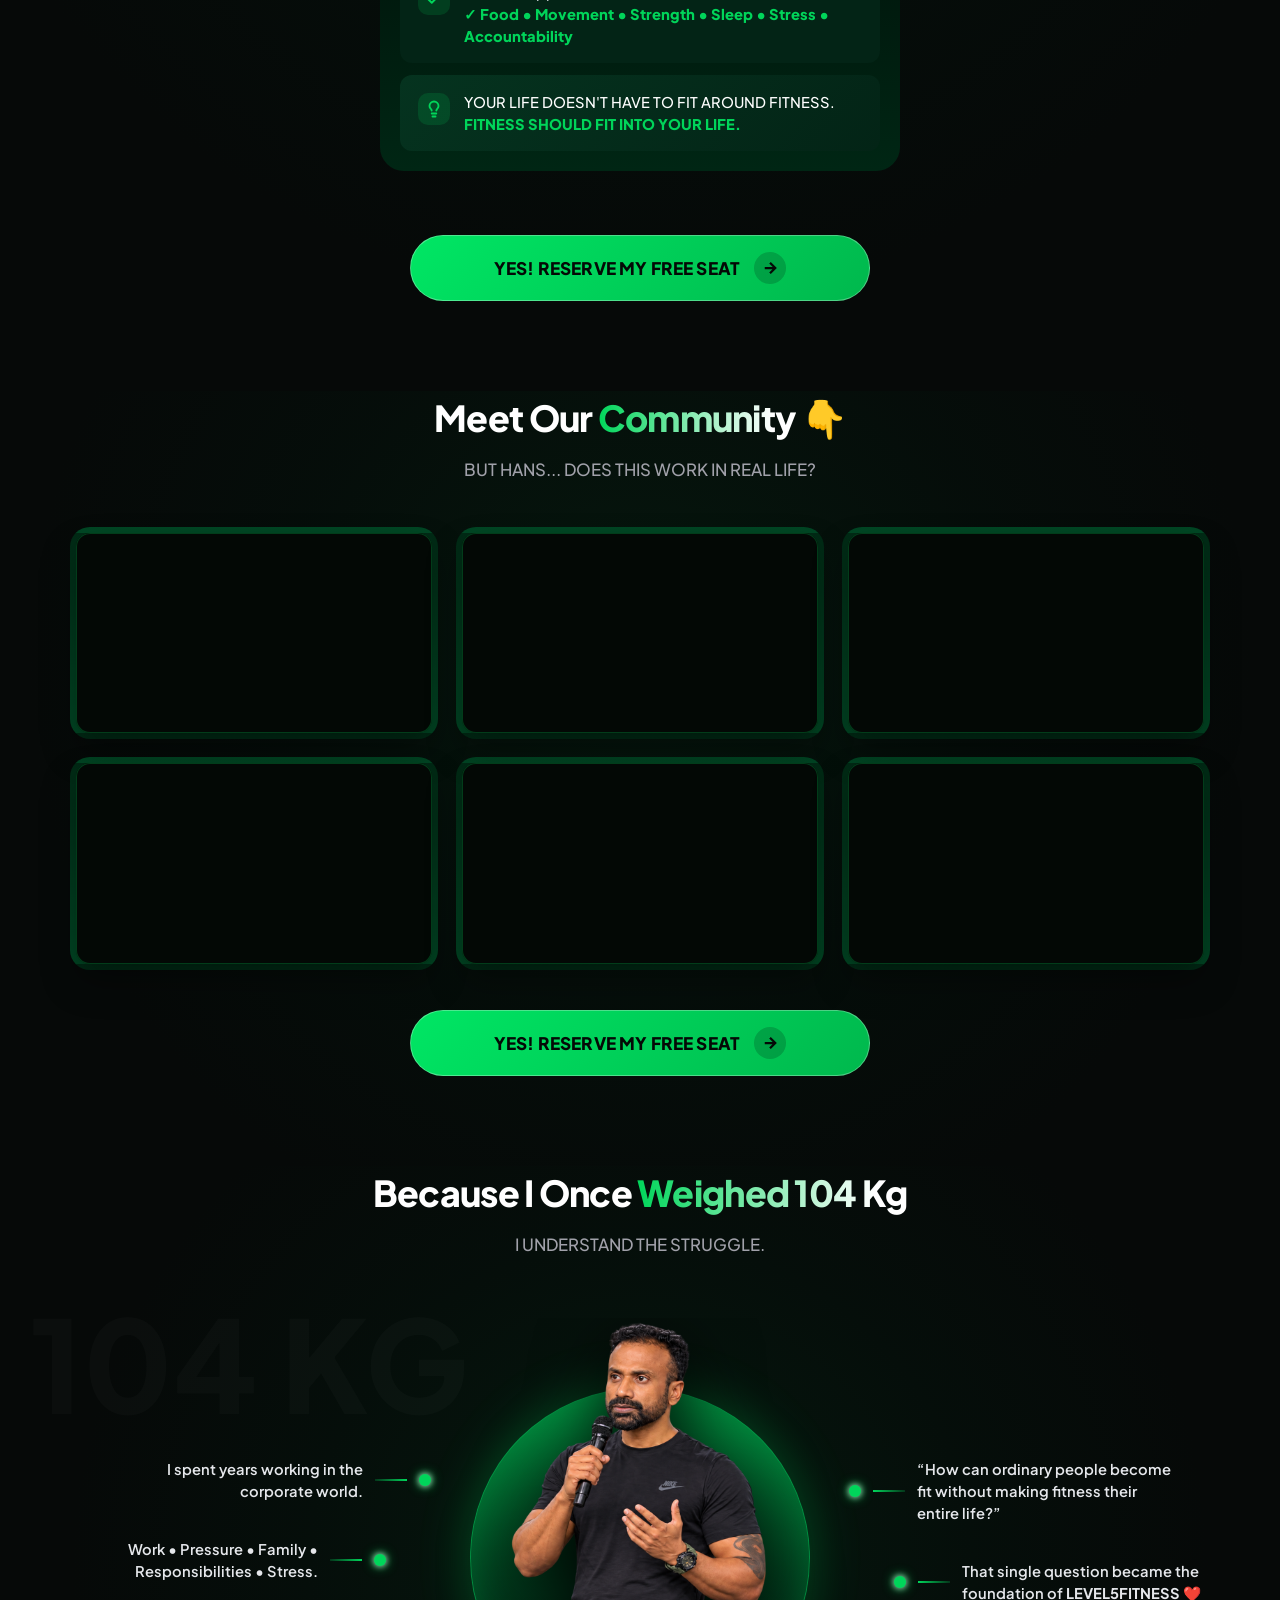
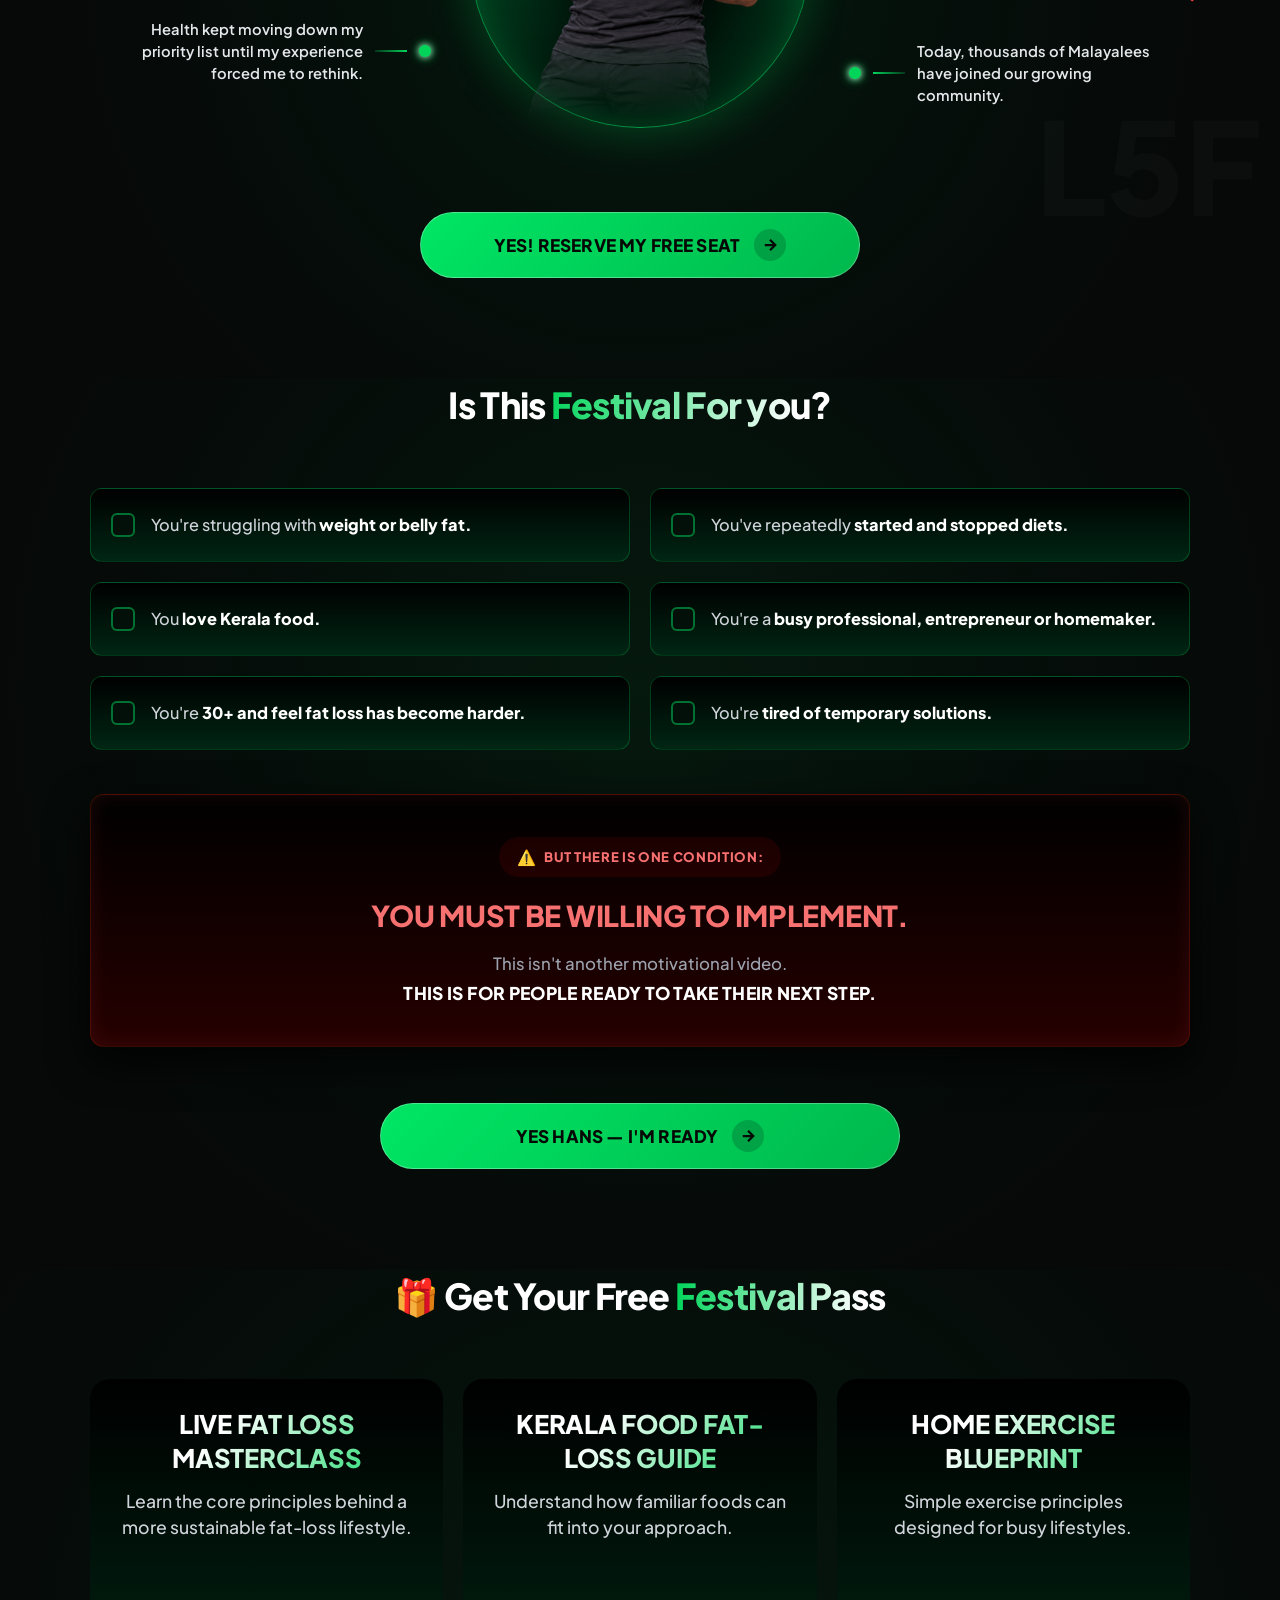
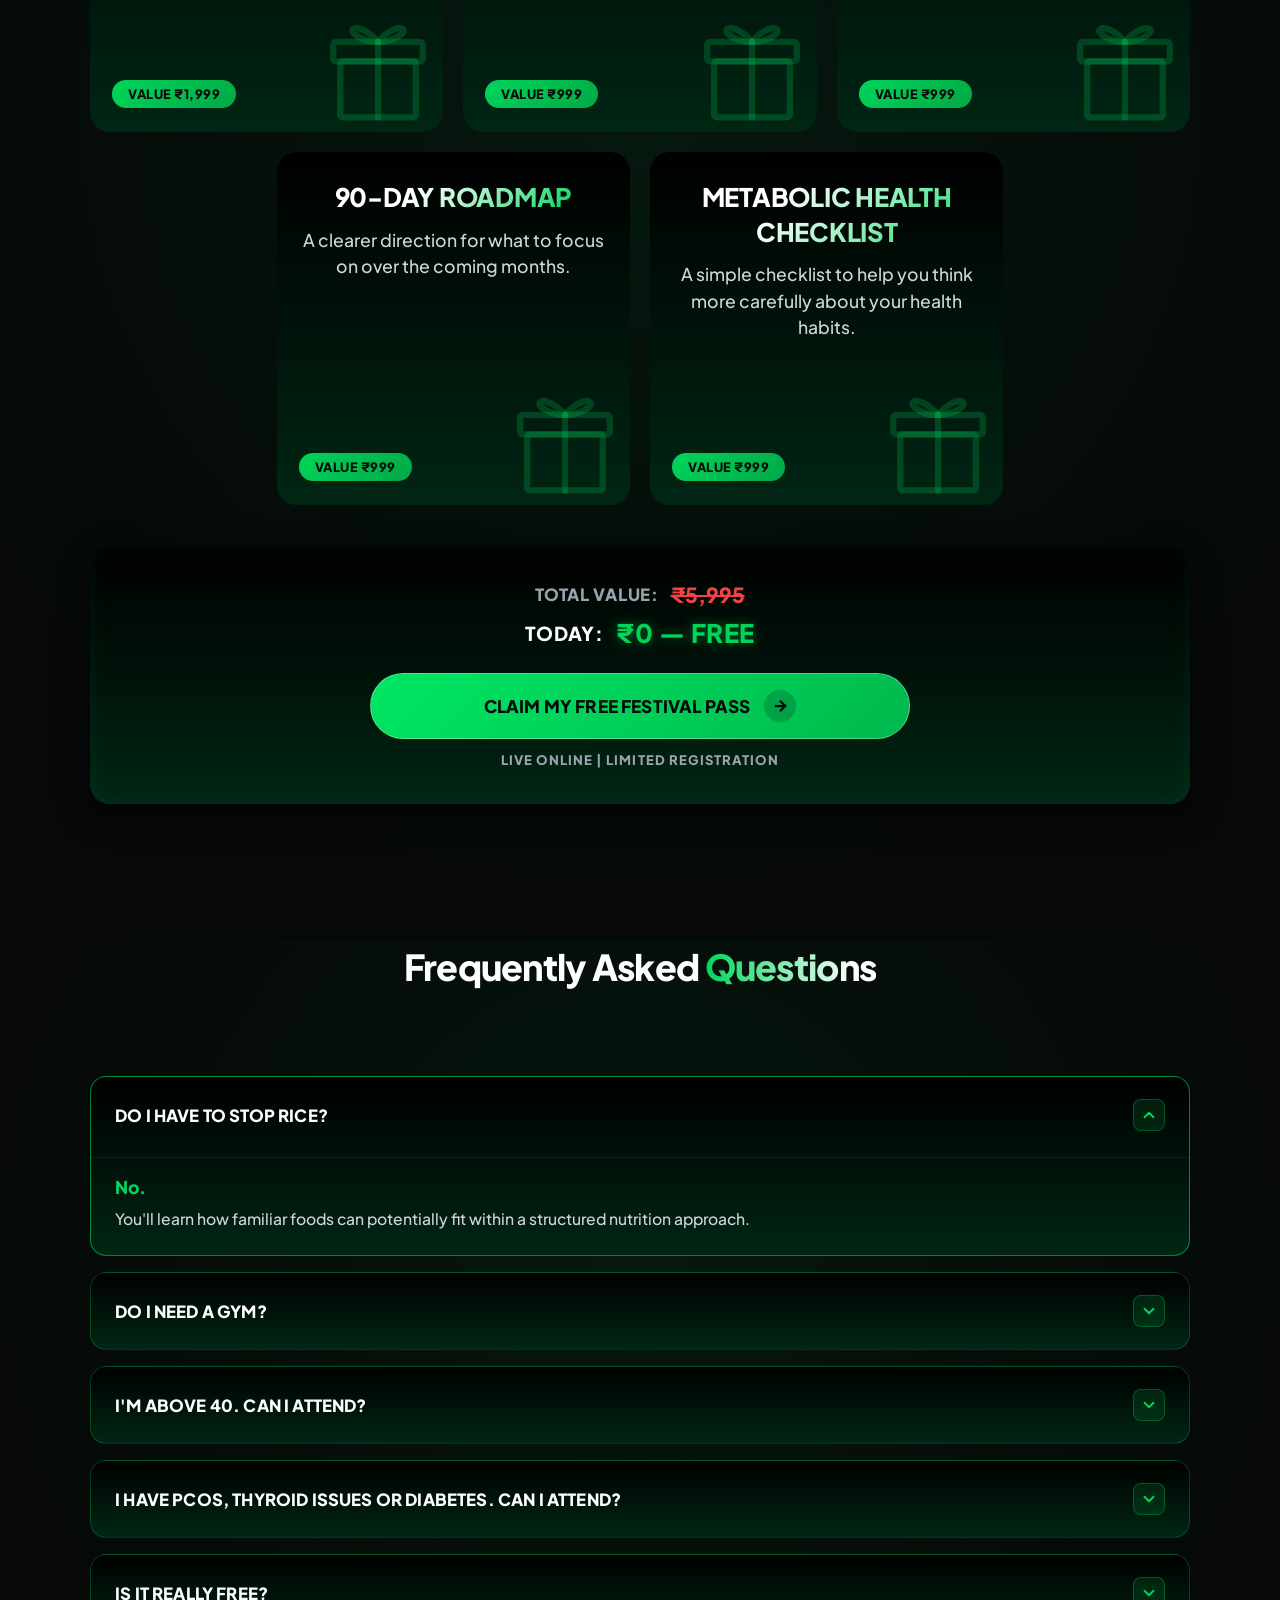
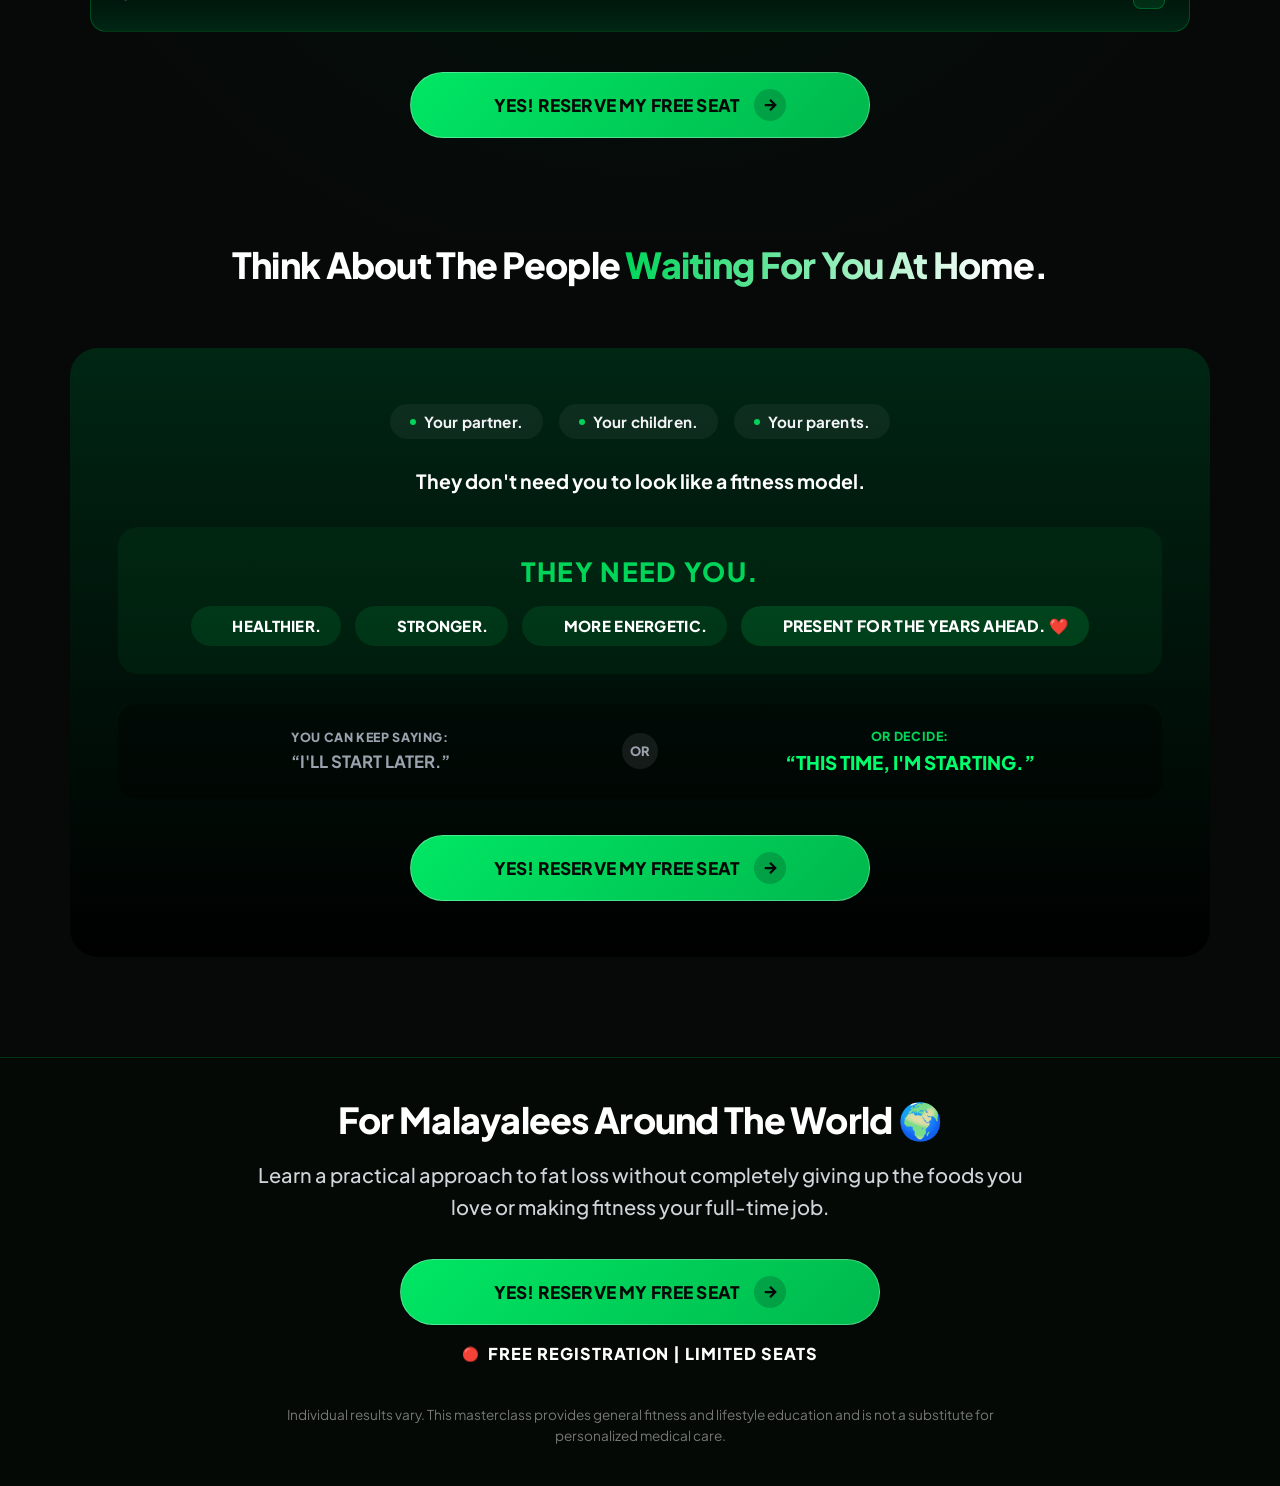
==== commit 4a06ec18: "c" ====
--- a/index.html
+++ b/index.html
@@ -290,7 +290,7 @@
             <div class="ba-slider-container">
               <div class="ba-before-layer">
                 <img
-                  src="before.png"
+                  src="before1.jpeg"
                   alt="Before Transformation 1"
                   class="ba-img-before"
                 />
@@ -298,7 +298,7 @@
               </div>
               <div class="ba-after-layer">
                 <img
-                  src="after.png"
+                  src="after1.jpeg"
                   alt="After Transformation 1"
                   class="ba-img-after"
                 />
@@ -357,7 +357,7 @@
             <div class="ba-slider-container">
               <div class="ba-before-layer">
                 <img
-                  src="before.png"
+                  src="before2.jpeg"
                   alt="Before Transformation 2"
                   class="ba-img-before"
                 />
@@ -365,7 +365,7 @@
               </div>
               <div class="ba-after-layer">
                 <img
-                  src="after.png"
+                  src="after2.jpeg"
                   alt="After Transformation 2"
                   class="ba-img-after"
                 />
@@ -424,7 +424,7 @@
             <div class="ba-slider-container">
               <div class="ba-before-layer">
                 <img
-                  src="before.png"
+                  src="before3.jpeg"
                   alt="Before Transformation 3"
                   class="ba-img-before"
                 />
@@ -432,7 +432,7 @@
               </div>
               <div class="ba-after-layer">
                 <img
-                  src="after.png"
+                  src="after3.jpeg"
                   alt="After Transformation 3"
                   class="ba-img-after"
                 />
@@ -1060,113 +1060,83 @@
           </p>
         </div>
 
-        <!-- Transformation Wall Grid (3 Cards) -->
-        <div class="transformation-grid">
-          <!-- Transformation Card 1 -->
-          <div class="transformation-card">
-            <div class="transformation-metric-badge">
-              <span class="metric-fire">🔥</span>
-              <span class="metric-text">9 KG LOST</span>
-            </div>
-
-            <!-- Before/After Image Showcase Container -->
-            <div class="before-after-wrapper">
-              <div class="transformation-img-placeholder">
-                <div class="ba-box ba-before">
-                  <img
-                    src="before.png"
-                    alt="Before Transformation"
-                    class="ba-img"
-                  />
-                </div>
-
-                <div class="ba-box ba-after">
-                  <img
-                    src="after.png"
-                    alt="After Transformation"
-                    class="ba-img"
-                  />
-                </div>
-              </div>
-            </div>
-
-            <!-- Testimonial Quote -->
-            <div class="testimonial-snippet-box">
-              <p class="testimonial-quote">
-                “I finally found something I could actually follow.”
-              </p>
-            </div>
-          </div>
-
-          <!-- Transformation Card 2 -->
-          <div class="transformation-card">
-            <div class="transformation-metric-badge">
-              <span class="metric-fire">🔥</span>
-              <span class="metric-text">12 KG LOST</span>
-            </div>
-
-            <!-- Before/After Image Showcase Container -->
-            <div class="before-after-wrapper">
-              <div class="transformation-img-placeholder">
-                <div class="ba-box ba-before">
-                  <img
-                    src="before.png"
-                    alt="Before Transformation"
-                    class="ba-img"
-                  />
-                </div>
-
-                <div class="ba-box ba-after">
-                  <img
-                    src="after.png"
-                    alt="After Transformation"
-                    class="ba-img"
-                  />
-                </div>
-              </div>
-            </div>
-
-            <!-- Testimonial Quote -->
-            <div class="testimonial-snippet-box">
-              <p class="testimonial-quote">
-                “I didn't have to completely change the food my family eats.”
-              </p>
-            </div>
-          </div>
-
-          <!-- Transformation Card 3 -->
-          <div class="transformation-card">
-            <div class="transformation-metric-badge">
-              <span class="metric-fire">🔥</span>
-              <span class="metric-text">15 KG LOST</span>
-            </div>
-
-            <!-- Before/After Image Showcase Container -->
-            <div class="before-after-wrapper">
-              <div class="transformation-img-placeholder">
-                <div class="ba-box ba-before">
-                  <img
-                    src="before.png"
-                    alt="Before Transformation"
-                    class="ba-img"
-                  />
-                </div>
-
-                <div class="ba-box ba-after">
-                  <img
-                    src="after.png"
-                    alt="After Transformation"
-                    class="ba-img"
-                  />
-                </div>
-              </div>
-            </div>
-
-            <!-- Testimonial Quote -->
-            <div class="testimonial-snippet-box">
-              <p class="testimonial-quote">
-                “For the first time, fitness became part of my lifestyle.”
-              </p>
+        <!-- Video Testimonial Grid -->
+        <div class="transformation-grid video-testimonial-grid">
+          <div class="transformation-card video-testimonial-card">
+            <div class="video-testimonial-frame">
+              <iframe
+                src="https://www.youtube-nocookie.com/embed/PjDiG1fYVnI"
+                title="Level 5 Fitness video testimonial 1"
+                loading="lazy"
+                allow="accelerometer; autoplay; clipboard-write; encrypted-media; gyroscope; picture-in-picture; web-share"
+                referrerpolicy="strict-origin-when-cross-origin"
+                allowfullscreen
+              ></iframe>
+            </div>
+          </div>
+
+          <div class="transformation-card video-testimonial-card">
+            <div class="video-testimonial-frame">
+              <iframe
+                src="https://www.youtube-nocookie.com/embed/QgTlFbxWbuo"
+                title="Level 5 Fitness video testimonial 2"
+                loading="lazy"
+                allow="accelerometer; autoplay; clipboard-write; encrypted-media; gyroscope; picture-in-picture; web-share"
+                referrerpolicy="strict-origin-when-cross-origin"
+                allowfullscreen
+              ></iframe>
+            </div>
+          </div>
+
+          <div class="transformation-card video-testimonial-card">
+            <div class="video-testimonial-frame">
+              <iframe
+                src="https://www.youtube-nocookie.com/embed/hYqB37_QBwg"
+                title="Level 5 Fitness video testimonial 3"
+                loading="lazy"
+                allow="accelerometer; autoplay; clipboard-write; encrypted-media; gyroscope; picture-in-picture; web-share"
+                referrerpolicy="strict-origin-when-cross-origin"
+                allowfullscreen
+              ></iframe>
+            </div>
+          </div>
+
+          <div class="transformation-card video-testimonial-card">
+            <div class="video-testimonial-frame">
+              <iframe
+                src="https://www.youtube-nocookie.com/embed/7huCTG12cP8"
+                title="Level 5 Fitness video testimonial 4"
+                loading="lazy"
+                allow="accelerometer; autoplay; clipboard-write; encrypted-media; gyroscope; picture-in-picture; web-share"
+                referrerpolicy="strict-origin-when-cross-origin"
+                allowfullscreen
+              ></iframe>
+            </div>
+          </div>
+
+          <div class="transformation-card video-testimonial-card">
+            <div class="video-testimonial-frame">
+              <iframe
+                src="https://www.youtube-nocookie.com/embed/IwAokIZ4vbE?start=2"
+                title="Level 5 Fitness video testimonial 5"
+                loading="lazy"
+                allow="accelerometer; autoplay; clipboard-write; encrypted-media; gyroscope; picture-in-picture; web-share"
+                referrerpolicy="strict-origin-when-cross-origin"
+                allowfullscreen
+              ></iframe>
+            </div>
+          </div>
+
+          <div class="transformation-card video-testimonial-card">
+            <div class="video-testimonial-frame">
+              <iframe
+                src="https://www.youtube-nocookie.com/embed/pnYmiaco_ss"
+                title="Level 5 Fitness video testimonial 6"
+                loading="lazy"
+                allow="accelerometer; autoplay; clipboard-write; encrypted-media; gyroscope; picture-in-picture; web-share"
+                referrerpolicy="strict-origin-when-cross-origin"
+                allowfullscreen
+              ></iframe>
             </div>
           </div>
         </div>
@@ -2019,6 +1989,106 @@
       </div>
     </section>
 
+    <div
+      class="registration-modal"
+      id="registrationModal"
+      aria-hidden="true"
+    >
+      <div class="registration-modal__backdrop" data-modal-close></div>
+      <div
+        class="registration-modal__dialog"
+        role="dialog"
+        aria-modal="true"
+        aria-labelledby="registrationModalTitle"
+      >
+        <button
+          class="registration-modal__close"
+          type="button"
+          aria-label="Close registration form"
+          data-modal-close
+        >
+          &times;
+        </button>
+
+     
+
+        <h2 class="registration-modal__title" id="registrationModalTitle">
+          Reserve Your Free Seat
+        </h2>
+        <p class="registration-modal__subtitle">
+          Enter your details and we will confirm your spot for the live fat-loss
+          masterclass.
+        </p>
+
+        <form
+          class="registration-form"
+          id="registrationForm"
+          action="https://formsapi.hashboard.in/public/forms/vEZ1cXtr2n/submit"
+          method="POST"
+          novalidate
+        >
+          <div class="form-field">
+            <label for="leadName">Name</label>
+            <input
+              type="text"
+              id="leadName"
+              name="name"
+              autocomplete="name"
+              placeholder="Your full name"
+              required
+            />
+            <p class="field-error" id="leadNameError"></p>
+          </div>
+
+          <div class="form-field">
+            <label for="leadEmail">Email</label>
+            <input
+              type="email"
+              id="leadEmail"
+              name="email"
+              autocomplete="email"
+              placeholder="you@example.com"
+              required
+            />
+            <p class="field-error" id="leadEmailError"></p>
+          </div>
+
+          <div class="form-field">
+            <label for="leadPhone">Phone</label>
+            <input
+              type="tel"
+              id="leadPhone"
+              name="phone"
+              autocomplete="tel"
+              inputmode="tel"
+              pattern="[\d\s()+-]{10,20}"
+              placeholder="+91 98765 43210"
+              required
+            />
+            <p class="field-error" id="leadPhoneError"></p>
+          </div>
+
+          <button class="registration-submit" type="submit">
+            <span>Reserve My Free Seat</span>
+            <svg
+              width="18"
+              height="18"
+              viewBox="0 0 24 24"
+              fill="none"
+              stroke="currentColor"
+              stroke-width="3"
+              stroke-linecap="round"
+              stroke-linejoin="round"
+              aria-hidden="true"
+            >
+              <path d="M5 12h14M12 5l7 7-7 7" />
+            </svg>
+          </button>
+          <p class="form-submit-message" id="registrationSubmitMessage"></p>
+        </form>
+      </div>
+    </div>
+
     <script src="script.js"></script>
   </body>
 </html>
--- a/style.css
+++ b/style.css
@@ -2010,6 +2010,14 @@
     border-color 0.3s ease;
 }
 
+.video-testimonial-grid {
+  gap: 18px;
+}
+
+.video-testimonial-card {
+  padding: 0;
+}
+
 .transformation-metric-badge {
   display: inline-flex;
   align-items: center;
@@ -2033,6 +2041,26 @@
   color: #00d55a;
   letter-spacing: 0.05em;
   text-transform: uppercase;
+}
+
+.video-testimonial-frame {
+  position: relative;
+  width: 100%;
+  aspect-ratio: 16 / 9;
+  overflow: hidden;
+  border-radius: 14px;
+  background: #030805;
+  border: 1px solid rgba(0, 213, 90, 0.25);
+  box-shadow: 0 18px 34px rgba(0, 0, 0, 0.35);
+}
+
+.video-testimonial-frame iframe {
+  position: absolute;
+  inset: 0;
+  width: 100%;
+  height: 100%;
+  border: 0;
+  display: block;
 }
 
 .before-after-wrapper {
@@ -4108,6 +4136,219 @@
   font-weight: 400;
 }
 
+/* ==========================================================================
+   Registration Popup Form
+   ========================================================================== */
+
+.registration-modal {
+  position: fixed;
+  inset: 0;
+  z-index: 9999;
+  display: none;
+  align-items: center;
+  justify-content: center;
+  padding: 20px;
+}
+
+.registration-modal.is-open {
+  display: flex;
+}
+
+.registration-modal__backdrop {
+  position: absolute;
+  inset: 0;
+  background:
+    radial-gradient(circle at 50% 20%, rgba(0, 213, 90, 0.2), transparent 36%),
+    rgba(2, 6, 4, 0.82);
+  backdrop-filter: blur(12px);
+  -webkit-backdrop-filter: blur(12px);
+}
+
+.registration-modal__dialog {
+  position: relative;
+  z-index: 1;
+  width: min(100%, 480px);
+  max-height: calc(100vh - 40px);
+  overflow-y: auto;
+  background:
+    linear-gradient(180deg, rgba(12, 28, 18, 0.98) 0%, rgba(4, 9, 6, 0.98) 100%);
+  border: 1.5px solid rgba(0, 213, 90, 0.38);
+  border-radius: 24px;
+  padding: 34px;
+  color: #ffffff;
+  box-shadow:
+    0 30px 80px rgba(0, 0, 0, 0.78),
+    0 0 38px rgba(0, 213, 90, 0.18);
+}
+
+.registration-modal__close {
+  position: absolute;
+  top: 14px;
+  right: 14px;
+  width: 38px;
+  height: 38px;
+  border: 1px solid rgba(255, 255, 255, 0.16);
+  border-radius: 50%;
+  background: rgba(255, 255, 255, 0.06);
+  color: #ffffff;
+  font-size: 1.55rem;
+  line-height: 1;
+  cursor: pointer;
+  transition:
+    background-color 0.2s ease,
+    border-color 0.2s ease,
+    transform 0.2s ease;
+}
+
+.registration-modal__close:hover,
+.registration-modal__close:focus-visible {
+  background: rgba(0, 213, 90, 0.14);
+  border-color: rgba(0, 213, 90, 0.55);
+  transform: scale(1.04);
+  outline: none;
+}
+
+.registration-modal__badge {
+  display: inline-flex;
+  align-items: center;
+  gap: 8px;
+  margin-bottom: 18px;
+  padding: 8px 16px;
+  border: 1px solid rgba(0, 213, 90, 0.5);
+  border-radius: 100px;
+  background: rgba(0, 213, 90, 0.1);
+  color: #00d55a;
+  font-size: 0.72rem;
+  font-weight: 900;
+  letter-spacing: 0.06em;
+}
+
+.registration-modal__title {
+  margin: 0 0 10px 0;
+  font-size: clamp(1.45rem, 3.5vw, 1.85rem);
+  line-height: 1.1;
+  font-weight: 900;
+  letter-spacing: 0;
+}
+
+.registration-modal__subtitle {
+  margin: 0 0 24px 0;
+  color: #a3b8ac;
+  font-size: 0.9rem;
+  line-height: 1.55;
+  font-weight: 600;
+}
+
+.registration-form {
+  display: flex;
+  flex-direction: column;
+  gap: 16px;
+}
+
+.form-field {
+  display: flex;
+  flex-direction: column;
+  gap: 8px;
+}
+
+.form-field label {
+  color: #f3f4f6;
+  font-size: 0.78rem;
+  font-weight: 800;
+  letter-spacing: 0.03em;
+  text-transform: uppercase;
+}
+
+.form-field input {
+  width: 100%;
+  min-height: 52px;
+  border: 1.5px solid rgba(255, 255, 255, 0.14);
+  border-radius: 14px;
+  background: rgba(255, 255, 255, 0.06);
+  color: #ffffff;
+  padding: 0 16px;
+  font: 700 0.92rem var(--font-family);
+  transition:
+    border-color 0.2s ease,
+    box-shadow 0.2s ease,
+    background-color 0.2s ease;
+}
+
+.form-field input::placeholder {
+  color: rgba(255, 255, 255, 0.42);
+}
+
+.form-field input:focus {
+  border-color: rgba(0, 213, 90, 0.8);
+  background: rgba(0, 213, 90, 0.08);
+  box-shadow: 0 0 0 4px rgba(0, 213, 90, 0.14);
+  outline: none;
+}
+
+.form-field.is-invalid input {
+  border-color: rgba(248, 113, 113, 0.9);
+  box-shadow: 0 0 0 4px rgba(248, 113, 113, 0.12);
+}
+
+.field-error {
+  min-height: 18px;
+  color: #fca5a5;
+  font-size: 0.72rem;
+  font-weight: 700;
+  line-height: 1.35;
+}
+
+.form-submit-message {
+  min-height: 20px;
+  color: #fca5a5;
+  font-size: 0.76rem;
+  font-weight: 700;
+  line-height: 1.4;
+  text-align: center;
+}
+
+.form-submit-message.is-success {
+  color: #00d55a;
+}
+
+.registration-submit {
+  display: inline-flex;
+  align-items: center;
+  justify-content: center;
+  gap: 12px;
+  width: 100%;
+  min-height: 56px;
+  margin-top: 4px;
+  border: 1.5px solid rgba(255, 255, 255, 0.28);
+  border-radius: 100px;
+  background: linear-gradient(135deg, #00e664 0%, #00b84d 100%);
+  color: #040906;
+  cursor: pointer;
+  font: 900 0.92rem var(--font-family);
+  letter-spacing: 0.02em;
+  text-transform: uppercase;
+  transition:
+    transform 0.2s ease,
+    background 0.2s ease;
+}
+
+.registration-submit:hover,
+.registration-submit:focus-visible {
+  transform: translateY(-2px);
+  background: linear-gradient(135deg, #24f27d 0%, #00c954 100%);
+  outline: none;
+}
+
+.registration-submit:disabled {
+  cursor: wait;
+  opacity: 0.7;
+  transform: none;
+}
+
+body.modal-open {
+  overflow: hidden;
+}
+
 /* Mobile responsive tweak for Section 12 */
 @media (max-width: 640px) {
   .festival-closing-section {
@@ -4127,5 +4368,18 @@
   .festival-subtag {
     font-size: 0.8rem;
   }
-}
-
+  .registration-modal {
+    padding: 14px;
+  }
+  .registration-modal__dialog {
+    border-radius: 18px;
+    padding: 28px 18px 20px;
+  }
+  .registration-modal__close {
+    top: 10px;
+    right: 10px;
+    width: 34px;
+    height: 34px;
+  }
+}
+
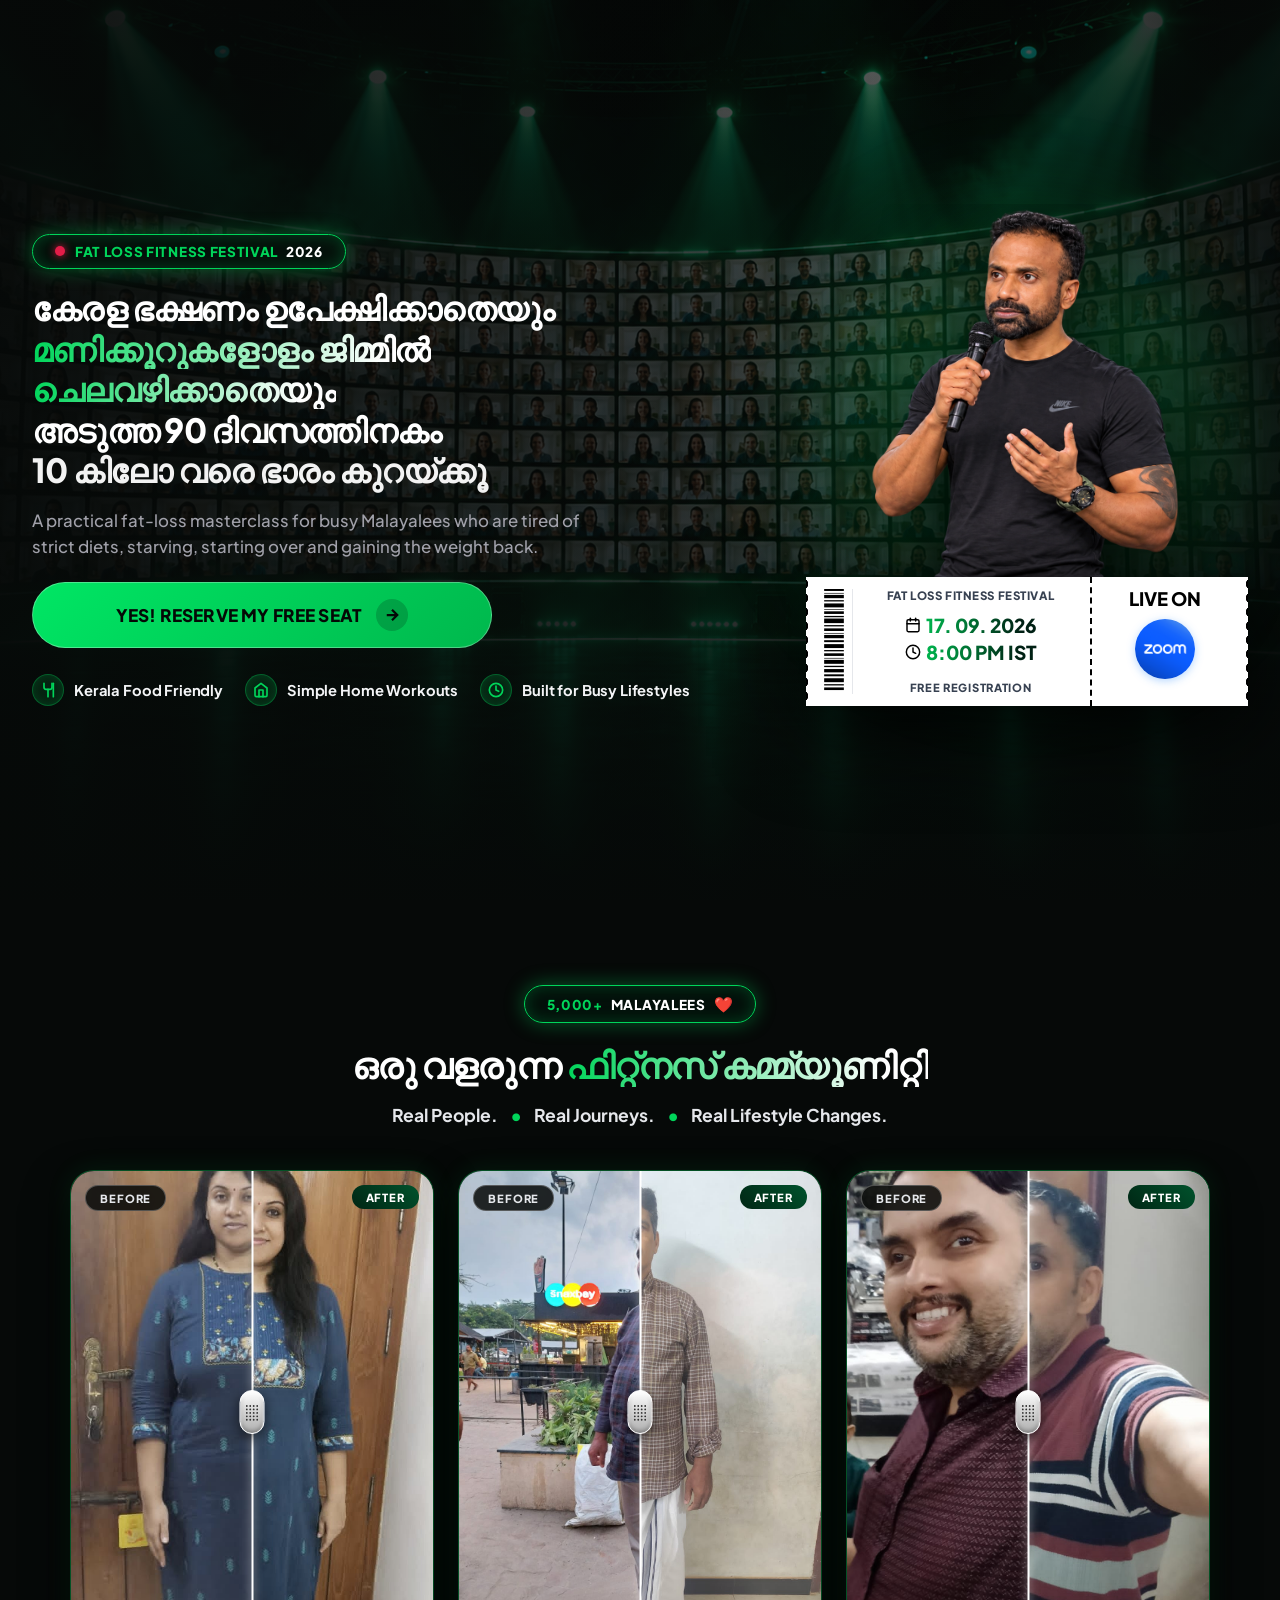
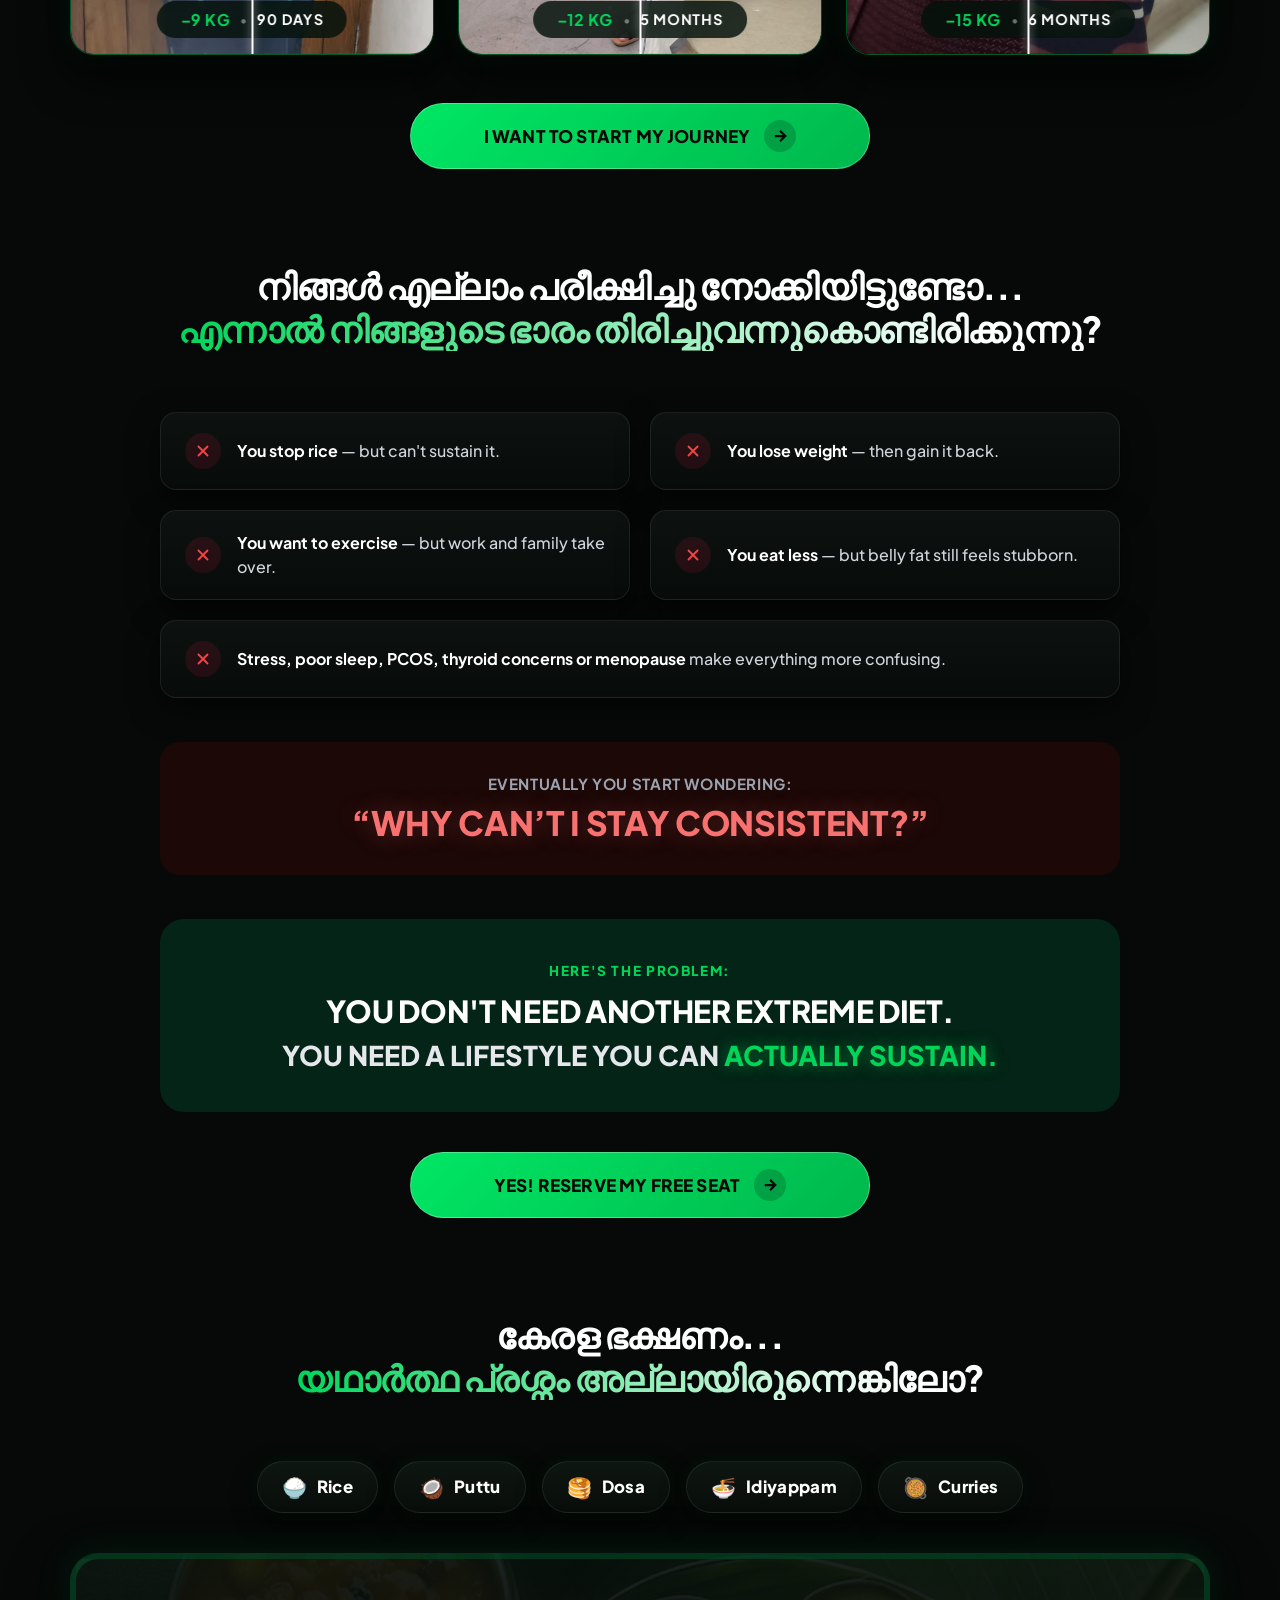
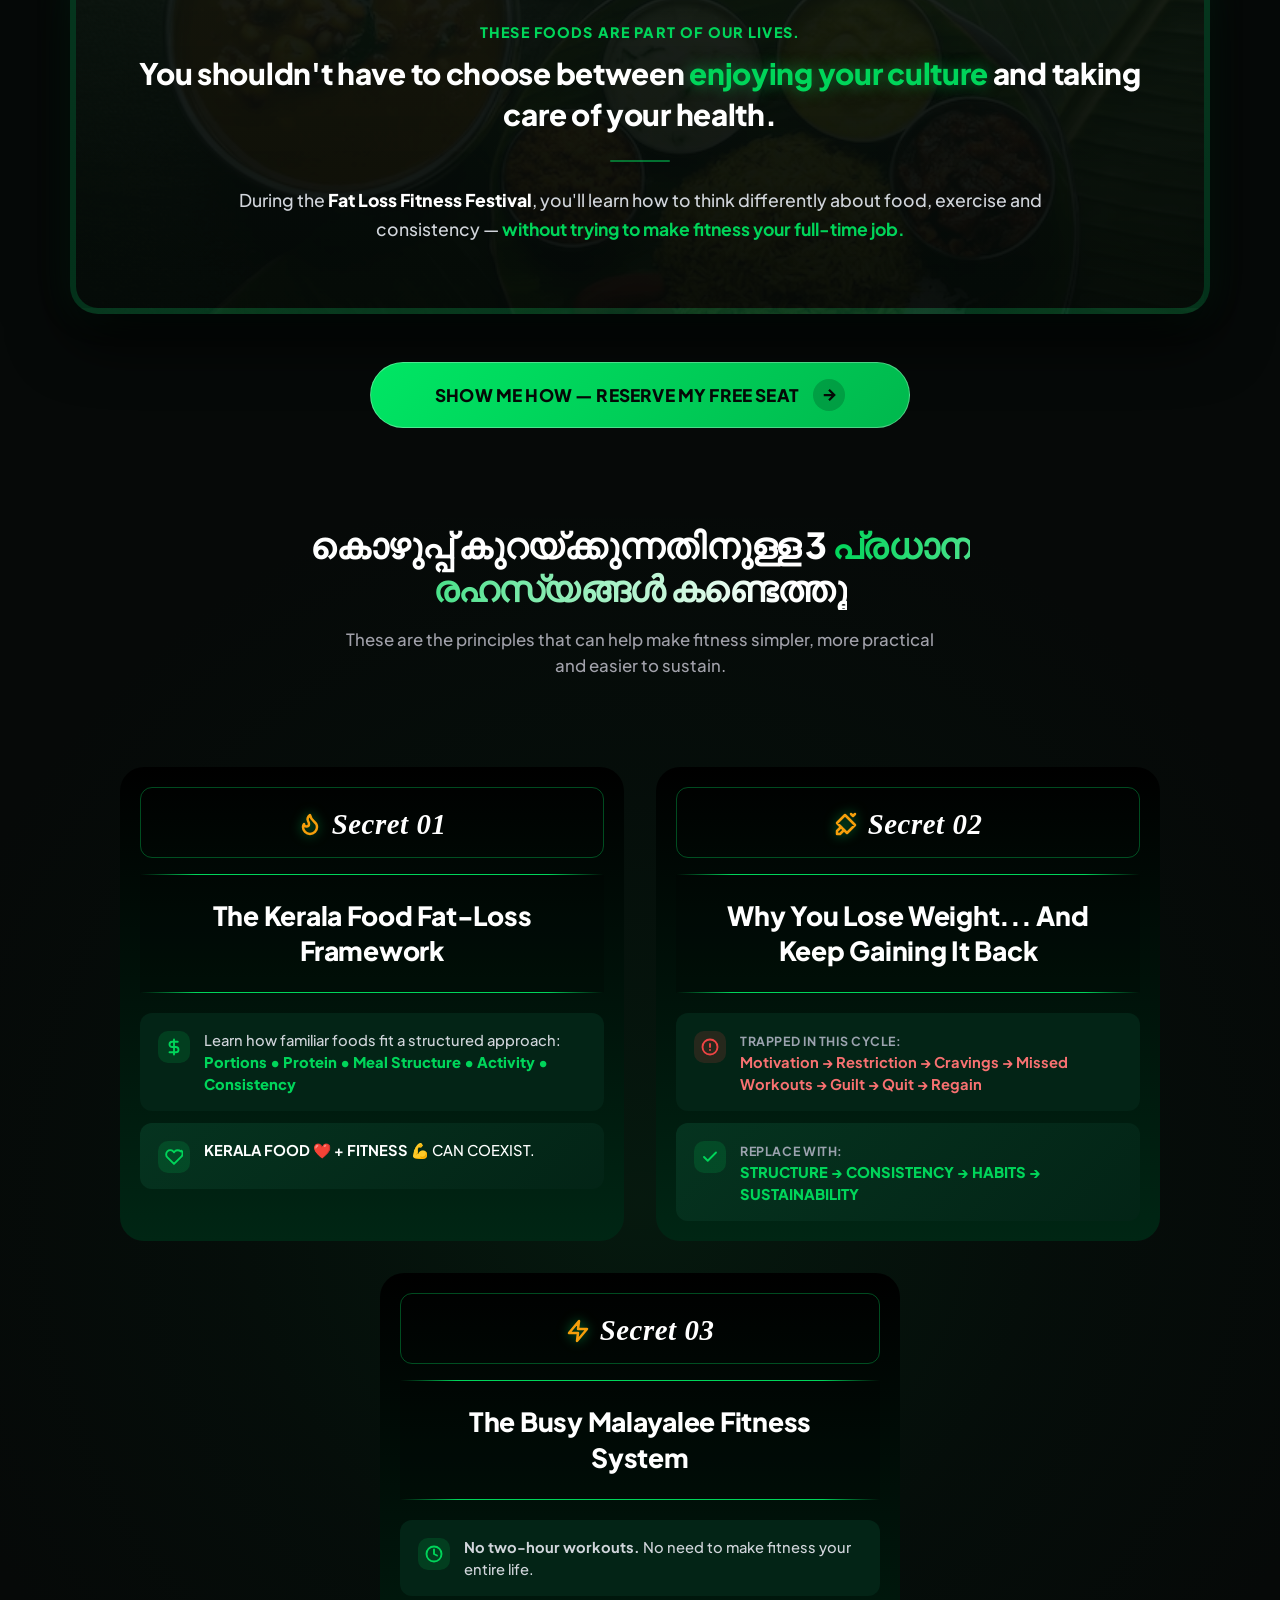
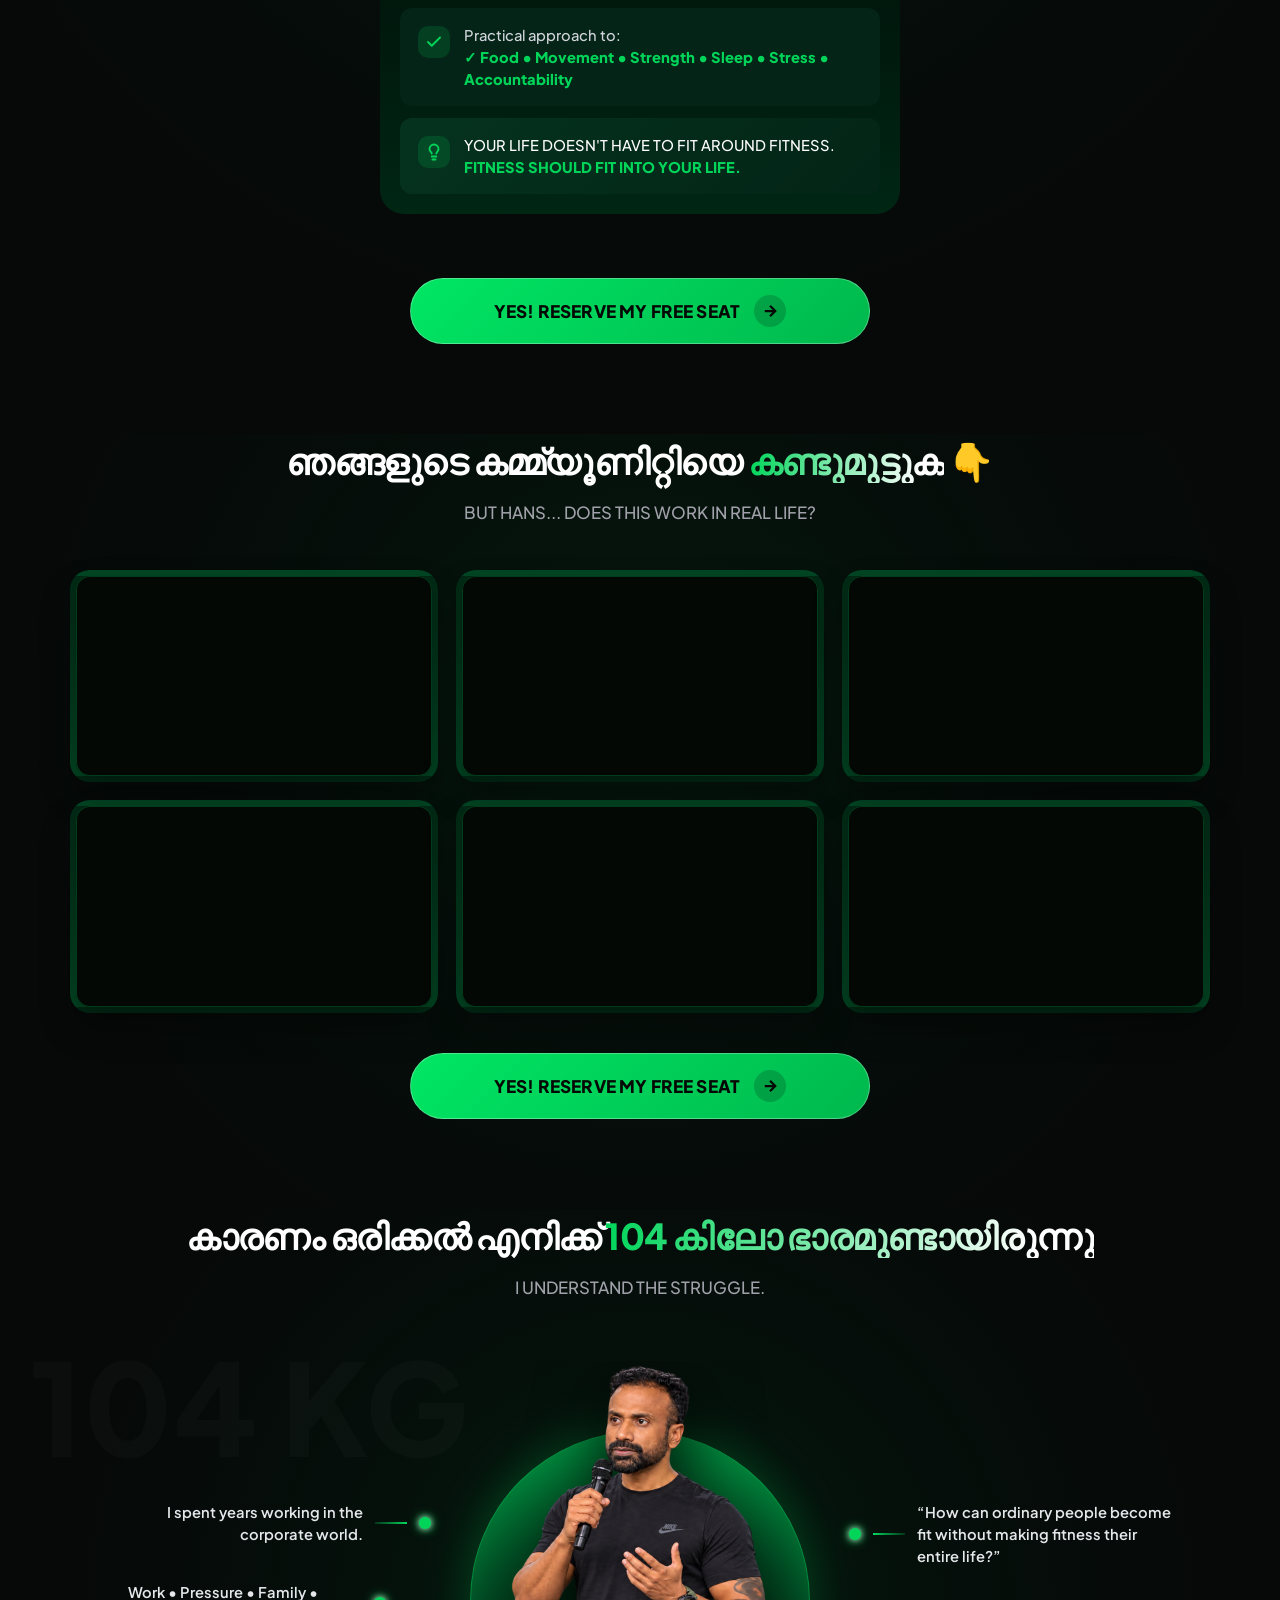
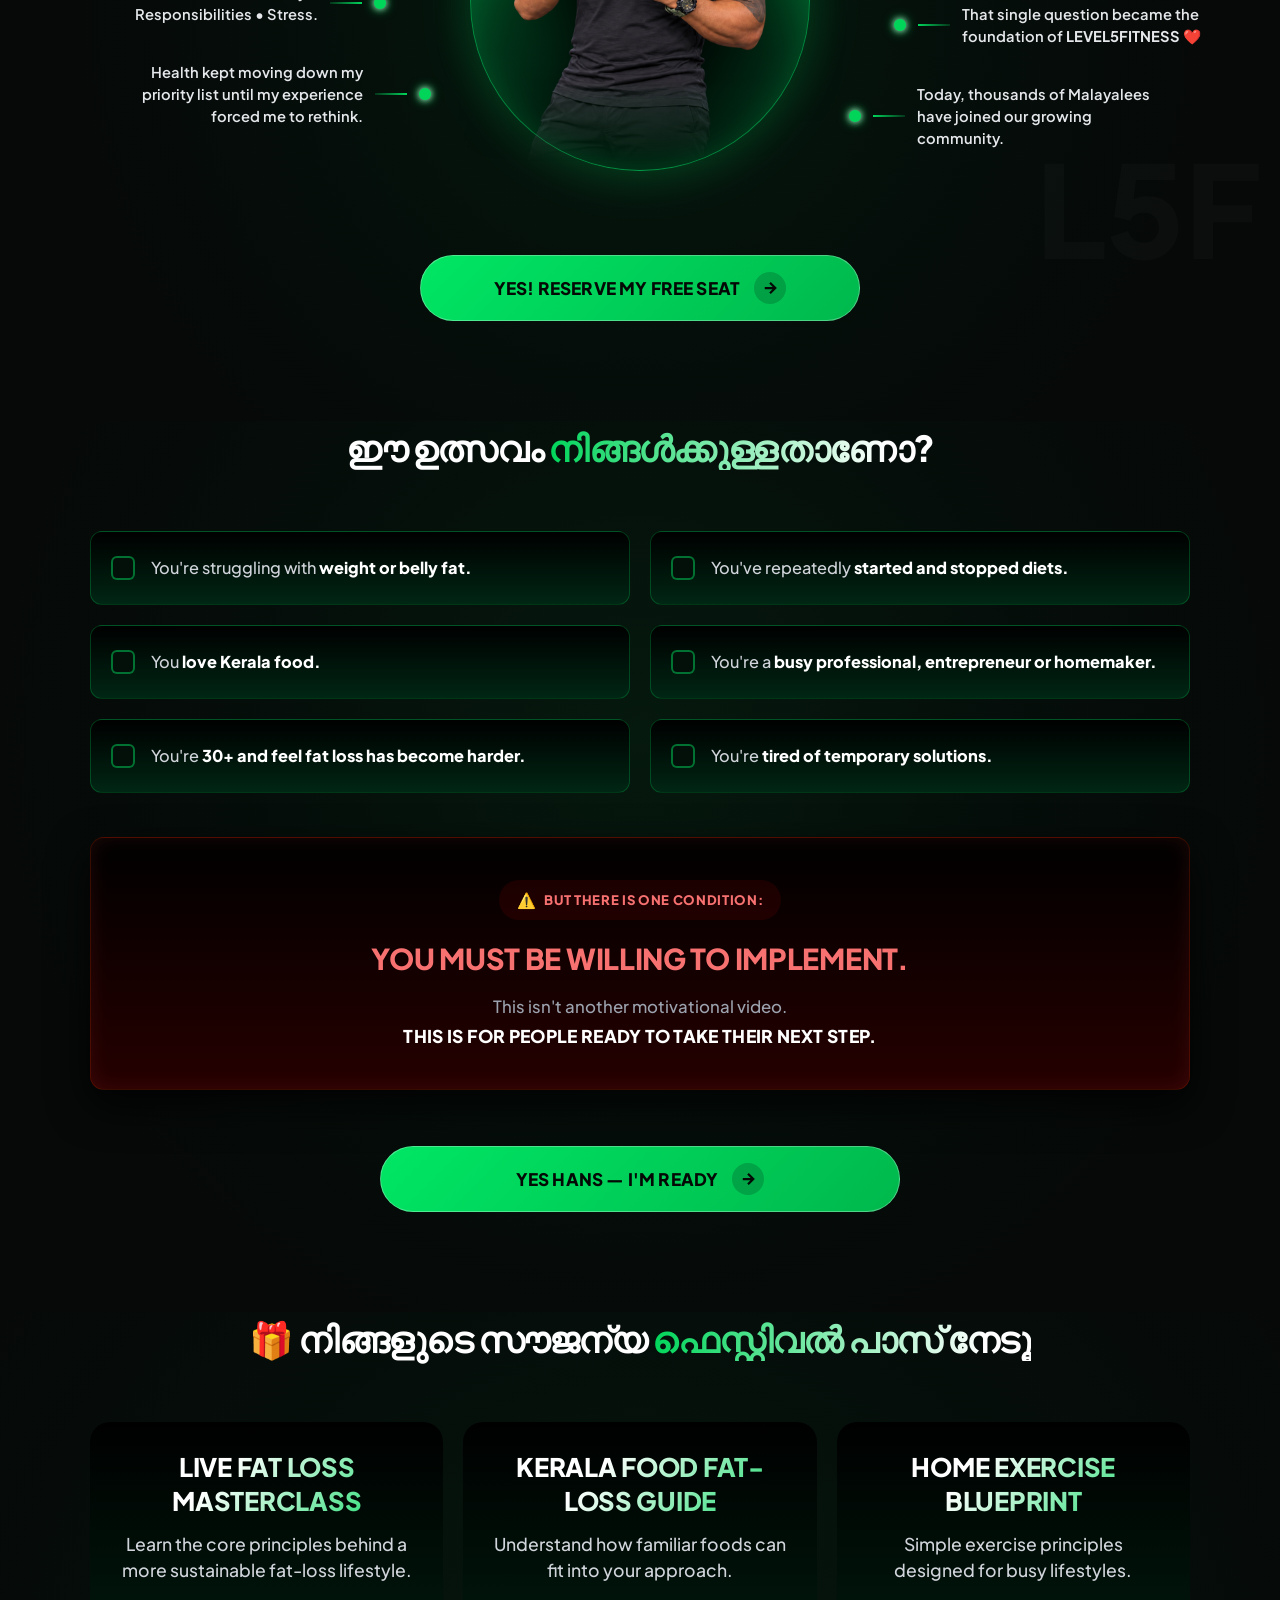
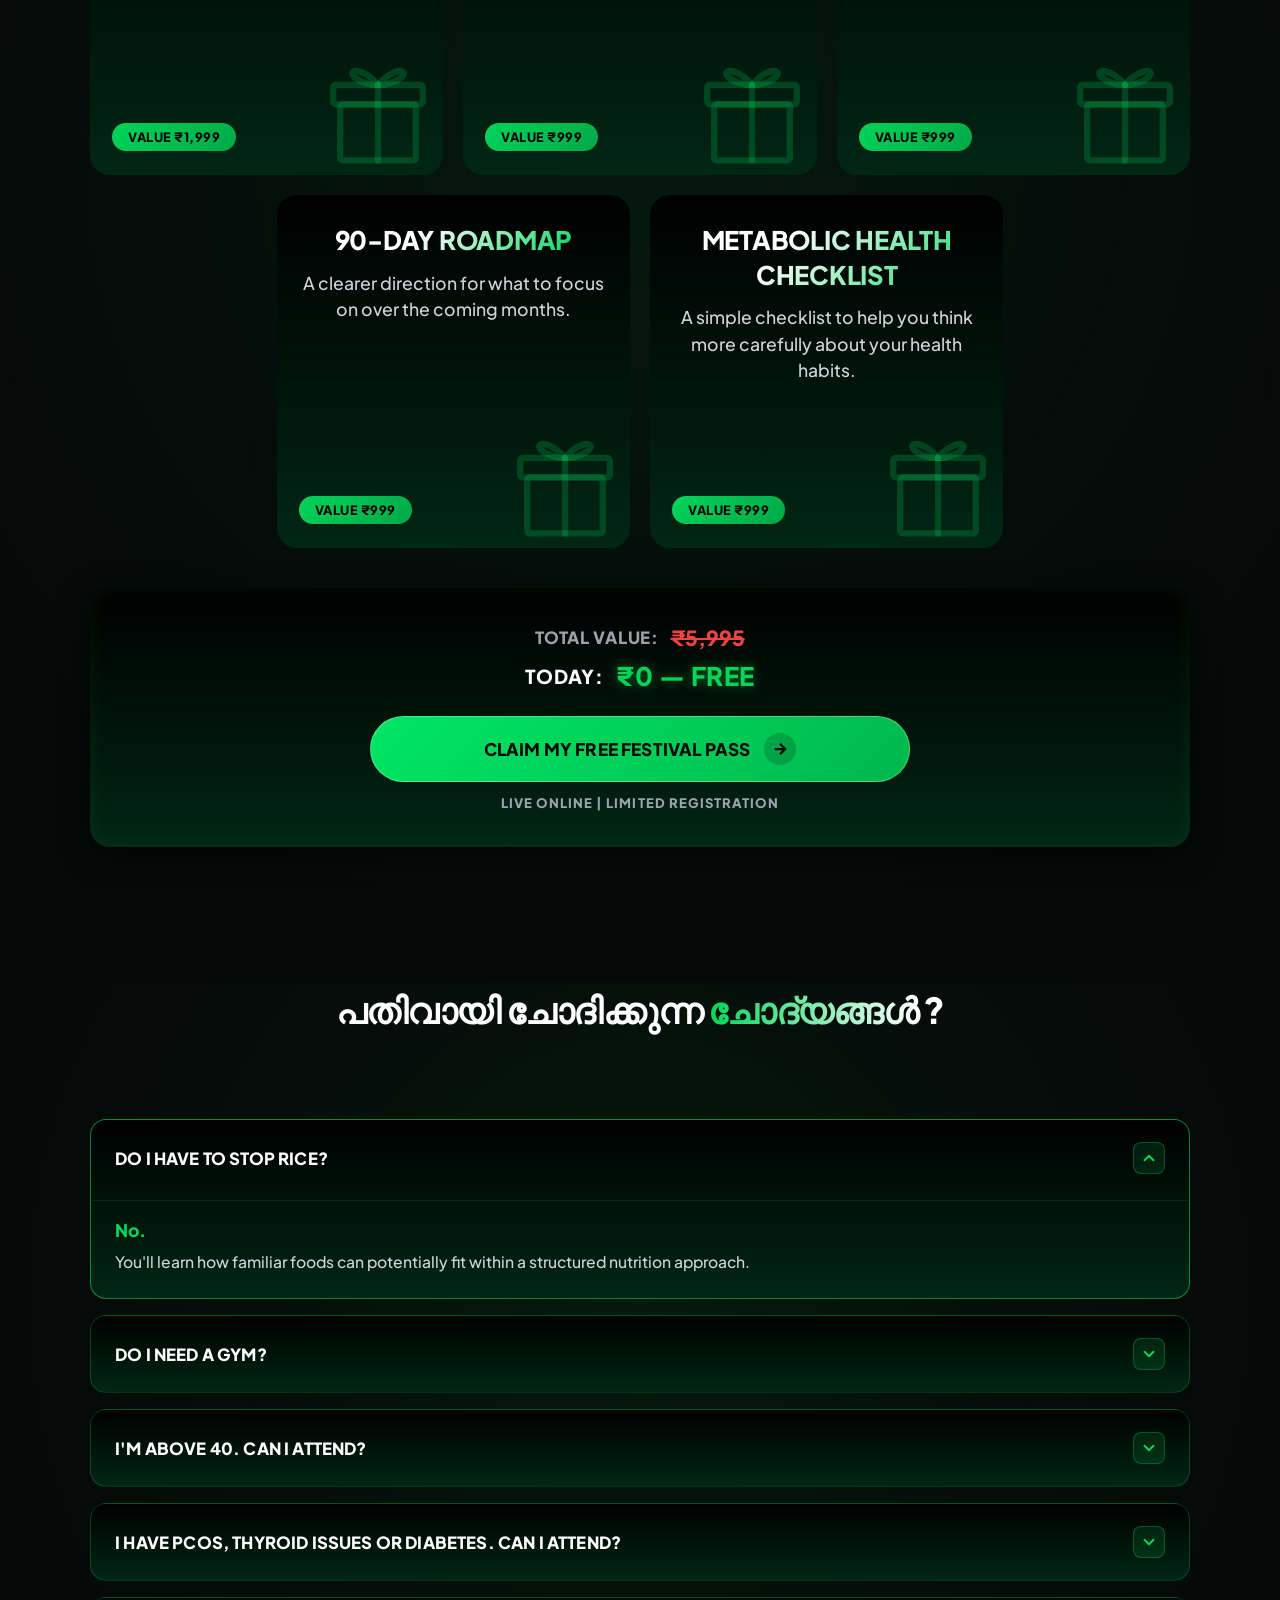
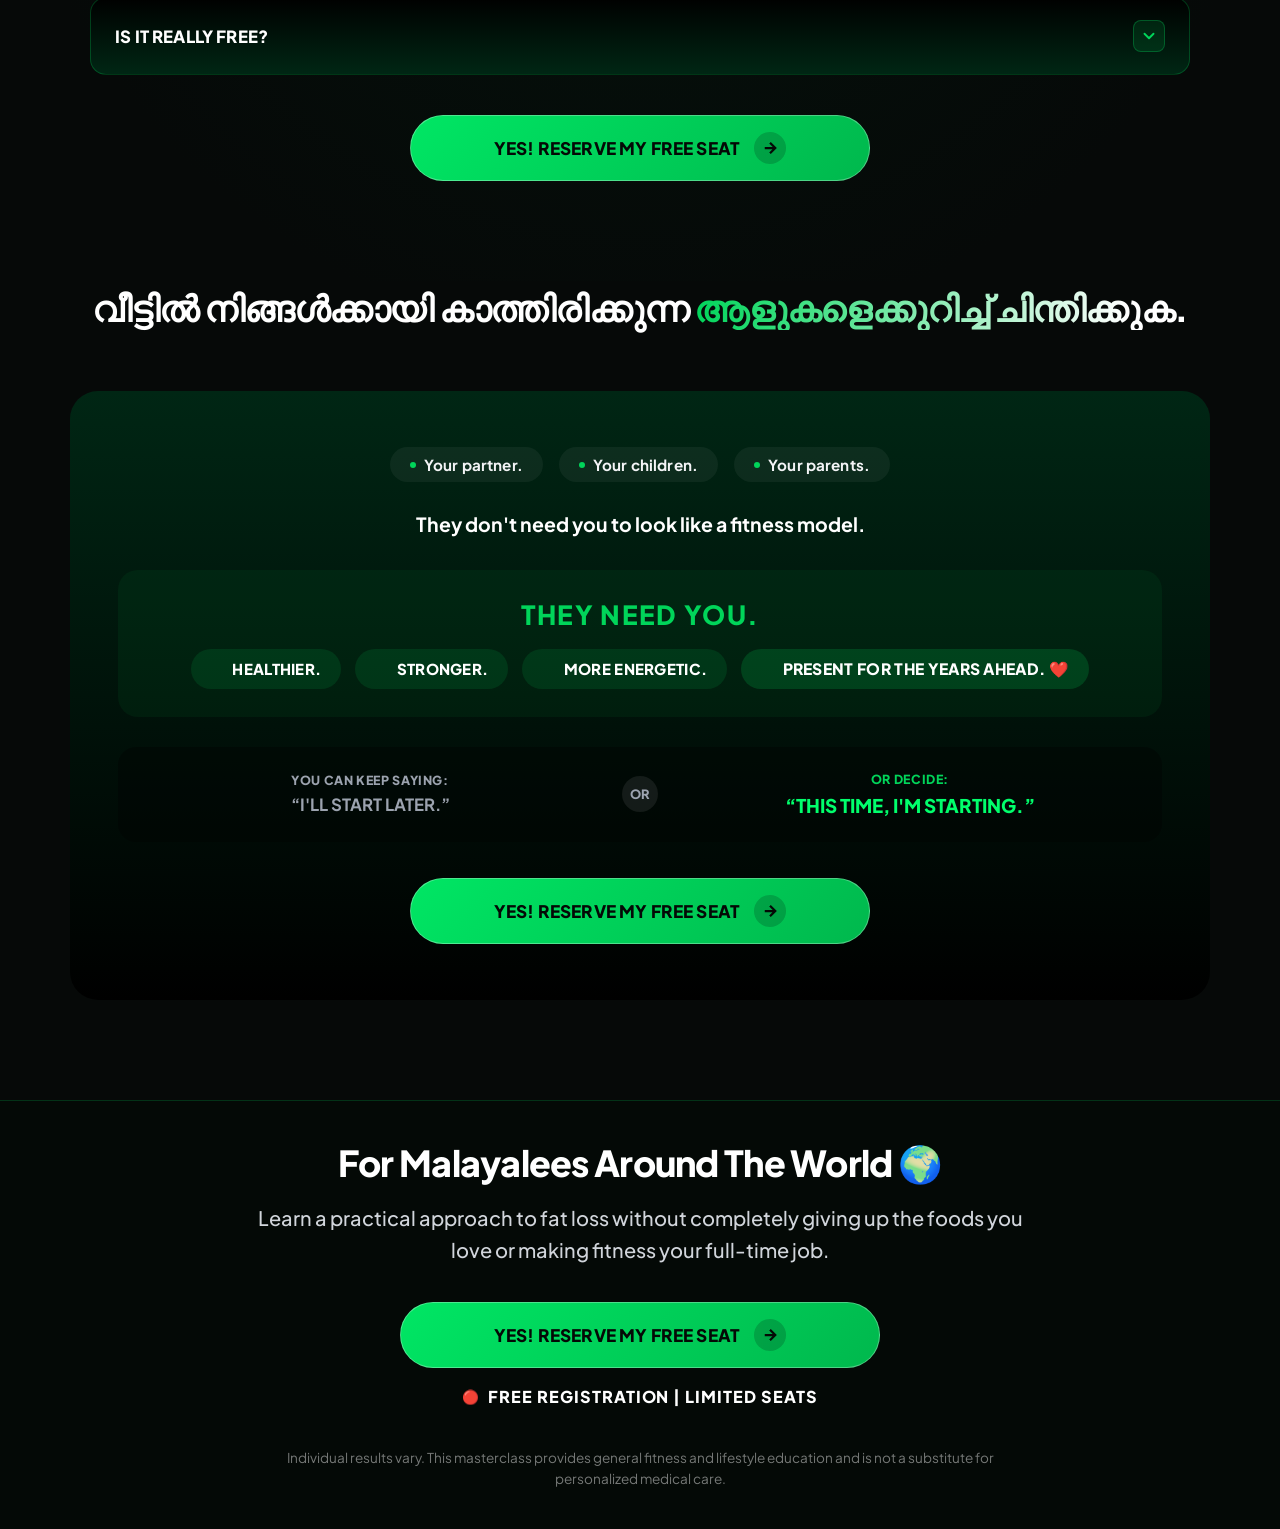
==== commit 8c9ad499: "c" ====
--- a/index.html
+++ b/index.html
@@ -12,7 +12,7 @@
     />
     <link rel="stylesheet" href="style.css" />
   </head>
-  <body>
+  <body class="has-mobile-sticky-cta">
     <!-- Hero Section -->
     <section class="hero-section">
       <img
@@ -272,7 +272,8 @@
             <span class="heart-emoji">❤️</span>
           </div>
           <h2 class="section-title">
-            One Growing <span class="gradient-accent">Fitness Community</span>
+            ഒരു വളരുന്ന
+            <span class="gradient-accent"> ഫിറ്റ്നസ് കമ്മ്യൂണിറ്റി</span>
           </h2>
           <div class="sub-headline-pills">
             <span class="sub-pill">Real People.</span>
@@ -515,9 +516,10 @@
         <!-- Section Header -->
         <div class="section-header">
           <h2 class="section-title">
-            Have You Tried Everything... <br />
+            നിങ്ങൾ എല്ലാം പരീക്ഷിച്ചു നോക്കിയിട്ടുണ്ടോ...
+            <br />
             <span class="gradient-accent"
-              >But Your Weight Keeps Coming Back?</span
+              >എന്നാൽ നിങ്ങളുടെ ഭാരം തിരിച്ചുവന്നുകൊണ്ടിരിക്കുന്നു?</span
             >
           </h2>
         </div>
@@ -688,8 +690,11 @@
         <!-- Section Header -->
         <div class="section-header">
           <h2 class="section-title">
-            What If Kerala Food... <br />
-            <span class="gradient-accent">Wasn't The Real Problem?</span>
+            കേരള ഭക്ഷണം...
+            <br />
+            <span class="gradient-accent"
+              >യഥാർത്ഥ പ്രശ്നം അല്ലായിരുന്നെങ്കിലോ?</span
+            >
           </h2>
         </div>
 
@@ -761,8 +766,8 @@
         <!-- Section Header -->
         <div class="section-header">
           <h2 class="section-title">
-            Discover 3 Important
-            <span class="gradient-accent">Fat Loss Secrets</span>
+            കൊഴുപ്പ് കുറയ്ക്കുന്നതിനുള്ള 3
+            <span class="gradient-accent">പ്രധാന രഹസ്യങ്ങൾ കണ്ടെത്തൂ</span>
           </h2>
           <p class="section-description">
             These are the principles that can help make fitness simpler, more
@@ -1053,7 +1058,8 @@
         <!-- Section Header -->
         <div class="section-header">
           <h2 class="section-title">
-            Meet Our <span class="gradient-accent"> Community</span> 👇
+            ഞങ്ങളുടെ കമ്മ്യൂണിറ്റിയെ
+            <span class="gradient-accent"> കണ്ടുമുട്ടുക</span> 👇
           </h2>
           <p class="section-description">
             BUT HANS... DOES THIS WORK IN REAL LIFE?
@@ -1068,7 +1074,15 @@
                 src="https://www.youtube-nocookie.com/embed/PjDiG1fYVnI"
                 title="Level 5 Fitness video testimonial 1"
                 loading="lazy"
-                allow="accelerometer; autoplay; clipboard-write; encrypted-media; gyroscope; picture-in-picture; web-share"
+                allow="
+                  accelerometer;
+                  autoplay;
+                  clipboard-write;
+                  encrypted-media;
+                  gyroscope;
+                  picture-in-picture;
+                  web-share;
+                "
                 referrerpolicy="strict-origin-when-cross-origin"
                 allowfullscreen
               ></iframe>
@@ -1081,7 +1095,15 @@
                 src="https://www.youtube-nocookie.com/embed/QgTlFbxWbuo"
                 title="Level 5 Fitness video testimonial 2"
                 loading="lazy"
-                allow="accelerometer; autoplay; clipboard-write; encrypted-media; gyroscope; picture-in-picture; web-share"
+                allow="
+                  accelerometer;
+                  autoplay;
+                  clipboard-write;
+                  encrypted-media;
+                  gyroscope;
+                  picture-in-picture;
+                  web-share;
+                "
                 referrerpolicy="strict-origin-when-cross-origin"
                 allowfullscreen
               ></iframe>
@@ -1094,7 +1116,15 @@
                 src="https://www.youtube-nocookie.com/embed/hYqB37_QBwg"
                 title="Level 5 Fitness video testimonial 3"
                 loading="lazy"
-                allow="accelerometer; autoplay; clipboard-write; encrypted-media; gyroscope; picture-in-picture; web-share"
+                allow="
+                  accelerometer;
+                  autoplay;
+                  clipboard-write;
+                  encrypted-media;
+                  gyroscope;
+                  picture-in-picture;
+                  web-share;
+                "
                 referrerpolicy="strict-origin-when-cross-origin"
                 allowfullscreen
               ></iframe>
@@ -1107,7 +1137,15 @@
                 src="https://www.youtube-nocookie.com/embed/7huCTG12cP8"
                 title="Level 5 Fitness video testimonial 4"
                 loading="lazy"
-                allow="accelerometer; autoplay; clipboard-write; encrypted-media; gyroscope; picture-in-picture; web-share"
+                allow="
+                  accelerometer;
+                  autoplay;
+                  clipboard-write;
+                  encrypted-media;
+                  gyroscope;
+                  picture-in-picture;
+                  web-share;
+                "
                 referrerpolicy="strict-origin-when-cross-origin"
                 allowfullscreen
               ></iframe>
@@ -1120,7 +1158,15 @@
                 src="https://www.youtube-nocookie.com/embed/IwAokIZ4vbE?start=2"
                 title="Level 5 Fitness video testimonial 5"
                 loading="lazy"
-                allow="accelerometer; autoplay; clipboard-write; encrypted-media; gyroscope; picture-in-picture; web-share"
+                allow="
+                  accelerometer;
+                  autoplay;
+                  clipboard-write;
+                  encrypted-media;
+                  gyroscope;
+                  picture-in-picture;
+                  web-share;
+                "
                 referrerpolicy="strict-origin-when-cross-origin"
                 allowfullscreen
               ></iframe>
@@ -1133,7 +1179,15 @@
                 src="https://www.youtube-nocookie.com/embed/pnYmiaco_ss"
                 title="Level 5 Fitness video testimonial 6"
                 loading="lazy"
-                allow="accelerometer; autoplay; clipboard-write; encrypted-media; gyroscope; picture-in-picture; web-share"
+                allow="
+                  accelerometer;
+                  autoplay;
+                  clipboard-write;
+                  encrypted-media;
+                  gyroscope;
+                  picture-in-picture;
+                  web-share;
+                "
                 referrerpolicy="strict-origin-when-cross-origin"
                 allowfullscreen
               ></iframe>
@@ -1169,7 +1223,8 @@
         <!-- Section Header (Centered) -->
         <div class="section-header coach-orbit-header">
           <h2 class="section-title coach-orbit-title">
-            Because I Once <span class="gradient-accent">Weighed 104 Kg</span>
+            കാരണം ഒരിക്കൽ എനിക്ക്
+            <span class="gradient-accent">104 കിലോ ഭാരമുണ്ടായിരുന്നു</span>
           </h2>
           <p class="section-description">I UNDERSTAND THE STRUGGLE.</p>
         </div>
@@ -1279,7 +1334,7 @@
         <!-- Section Header -->
         <div class="section-header">
           <h2 class="section-title">
-            Is This<span class="gradient-accent"> Festival For you? </span>
+            ഈ ഉത്സവം <span class="gradient-accent"> നിങ്ങൾക്കുള്ളതാണോ?</span>
           </h2>
         </div>
 
@@ -1472,8 +1527,8 @@
         <!-- Section Header -->
         <div class="section-header">
           <h2 class="section-title">
-            🎁 Get Your Free
-            <span class="gradient-accent"> Festival Pass </span>
+            🎁 നിങ്ങളുടെ സൗജന്യ
+            <span class="gradient-accent">ഫെസ്റ്റിവൽ പാസ് നേടൂ </span>
           </h2>
         </div>
 
@@ -1673,7 +1728,7 @@
         <!-- Section Header -->
         <div class="section-header">
           <h2 class="section-title faq-title">
-            Frequently Asked <span class="gradient-accent">Questions</span>
+            പതിവായി ചോദിക്കുന്ന <span class="gradient-accent">ചോദ്യങ്ങൾ ?</span>
           </h2>
         </div>
 
@@ -1853,8 +1908,8 @@
         <!-- Section Header Title (Above Box) -->
         <div class="section-header">
           <h2 class="section-title">
-            Think About The People 
-            <span class="gradient-accent">Waiting For You At Home.</span>
+            വീട്ടിൽ നിങ്ങൾക്കായി കാത്തിരിക്കുന്ന
+            <span class="gradient-accent"> ആളുകളെക്കുറിച്ച് ചിന്തിക്കുക.</span>
           </h2>
         </div>
 
@@ -1945,16 +2000,13 @@
          ========================================================================== -->
     <section class="festival-closing-section">
       <div class="festival-container">
-         
-
         <!-- Headline -->
-        <h2 class="section-title">
-         For Malayalees Around The World 🌍
-        </h2>
+        <h2 class="section-title">For Malayalees Around The World 🌍</h2>
 
         <!-- Sub-description -->
         <p class="festival-desc">
-          Learn a practical approach to fat loss without completely giving up the foods you love or making fitness your full-time job.
+          Learn a practical approach to fat loss without completely giving up
+          the foods you love or making fitness your full-time job.
         </p>
 
         <!-- CTA Wrapper -->
@@ -1979,21 +2031,20 @@
 
         <!-- Sub-tag under CTA -->
         <div class="festival-subtag">
-          <span class="subtag-dot red-dot">🔴</span> FREE REGISTRATION | LIMITED SEATS
+          <span class="subtag-dot red-dot">🔴</span> FREE REGISTRATION | LIMITED
+          SEATS
         </div>
 
         <!-- Disclaimer -->
         <p class="festival-disclaimer">
-          Individual results vary. This masterclass provides general fitness and lifestyle education and is not a substitute for personalized medical care.
+          Individual results vary. This masterclass provides general fitness and
+          lifestyle education and is not a substitute for personalized medical
+          care.
         </p>
       </div>
     </section>
 
-    <div
-      class="registration-modal"
-      id="registrationModal"
-      aria-hidden="true"
-    >
+    <div class="registration-modal" id="registrationModal" aria-hidden="true">
       <div class="registration-modal__backdrop" data-modal-close></div>
       <div
         class="registration-modal__dialog"
@@ -2009,8 +2060,6 @@
         >
           &times;
         </button>
-
-     
 
         <h2 class="registration-modal__title" id="registrationModalTitle">
           Reserve Your Free Seat
@@ -2089,6 +2138,25 @@
       </div>
     </div>
 
+    <div class="mobile-sticky-cta" aria-label="Reserve your free seat">
+      <a href="#register" class="btn-hero-cta mobile-sticky-cta__button">
+        <span class="cta-text">YES! RESERVE MY FREE SEAT</span>
+        <div class="cta-arrow-badge">
+          <svg
+            class="cta-arrow"
+            width="18"
+            height="18"
+            viewBox="0 0 24 24"
+            fill="none"
+            stroke="currentColor"
+            stroke-width="3"
+          >
+            <path d="M5 12h14M12 5l7 7-7 7" />
+          </svg>
+        </div>
+      </a>
+    </div>
+
     <script src="script.js"></script>
   </body>
 </html>
--- a/style.css
+++ b/style.css
@@ -1680,6 +1680,12 @@
   );
 }
 
+.learn-section .section-title {
+  max-width: 760px;
+  margin-left: auto;
+  margin-right: auto;
+}
+
 .learn-badge {
   display: inline-flex;
   align-items: center;
@@ -2410,45 +2416,174 @@
 
 /* Section 7 Responsive Queries */
 @media (max-width: 1040px) {
+  .coach-orbit-header {
+    margin-bottom: 44px;
+  }
+
   .coach-orbit-wrapper {
     grid-template-columns: 1fr;
-    gap: 40px;
-    max-width: 580px;
-  }
+    gap: 26px;
+    max-width: 680px;
+  }
+
   .orbit-center-col {
     grid-row: 1;
   }
+
   .orbit-left-col {
     grid-row: 2;
   }
+
   .orbit-right-col {
     grid-row: 3;
   }
+
+  .orbit-col {
+    width: 100%;
+    gap: 18px;
+    align-self: stretch;
+    margin-top: 0;
+  }
+
+  .node-left-1,
+  .node-left-2,
+  .node-left-3,
+  .node-right-1,
+  .node-right-2,
+  .node-right-3 {
+    transform: none;
+  }
+
   .orbit-left-col .orbit-node-item,
   .orbit-right-col .orbit-node-item {
-    justify-content: center;
-  }
+    justify-content: flex-start;
+    align-items: flex-start;
+  }
+
+  .orbit-left-col .orbit-node-item {
+    flex-direction: row-reverse;
+  }
+
   .orbit-left-col .orbit-node-text,
   .orbit-right-col .orbit-node-text {
-    text-align: center;
+    flex: 1;
+    text-align: left;
     max-width: 100%;
   }
+
   .orbit-dot-line {
-    display: none;
+    display: block;
+    width: 26px;
+    margin-top: 10px;
+  }
+
+  .orbit-dot {
+    margin-top: 5px;
+  }
+
+  .coach-portrait-wrapper {
+    width: min(74vw, 360px);
+    height: min(74vw, 360px);
+  }
+
+  .coach-gradient-circle {
+    width: min(66vw, 320px);
+    height: min(66vw, 320px);
+  }
+
+  .orbit-coach-img {
+    height: min(80vw, 380px);
+    max-width: 100%;
+  }
+
+  .orbit-cta-wrapper {
+    margin-top: 28px;
+  }
+
+  .orbit-watermark {
+    font-size: clamp(3.5rem, 14vw, 6.5rem);
+  }
+
+  .wm-left {
+    top: -36px;
+    left: -20px;
+  }
+
+  .wm-right {
+    right: -20px;
+    bottom: 20px;
   }
 }
 
 @media (max-width: 640px) {
   .coach-story-section {
-    padding: 60px 16px 70px 16px;
-  }
-  .orbit-ring-container {
-    width: 290px;
-    height: 290px;
-  }
-  .coach-portrait-frame {
-    width: 240px;
-    height: 240px;
+    padding: 56px 16px 84px 16px;
+  }
+
+  .coach-orbit-header {
+    margin-bottom: 30px;
+  }
+
+  .coach-orbit-wrapper {
+    gap: 22px;
+    max-width: 100%;
+  }
+
+  .coach-portrait-wrapper {
+    width: min(86vw, 310px);
+    height: min(86vw, 310px);
+    margin-bottom: 0;
+  }
+
+  .coach-gradient-circle {
+    width: min(76vw, 270px);
+    height: min(76vw, 270px);
+    bottom: 8px;
+  }
+
+  .orbit-coach-img {
+    height: min(92vw, 330px);
+    margin-bottom: 14px;
+  }
+
+  .orbit-cta-wrapper {
+    margin-top: 18px;
+  }
+
+  .orbit-col {
+    gap: 14px;
+  }
+
+  .orbit-node-item {
+    gap: 10px;
+  }
+
+  .orbit-node-text {
+    font-size: 0.86rem;
+    line-height: 1.45;
+  }
+
+  .orbit-dot-line {
+    width: 18px;
+  }
+
+  .orbit-dot {
+    width: 10px;
+    height: 10px;
+  }
+
+  .orbit-watermark {
+    font-size: clamp(3rem, 18vw, 4.8rem);
+  }
+
+  .wm-left {
+    top: -24px;
+    left: -12px;
+  }
+
+  .wm-right {
+    right: -16px;
+    bottom: 40px;
   }
 }
 
@@ -4349,8 +4484,43 @@
   overflow: hidden;
 }
 
+.mobile-sticky-cta {
+  display: none;
+}
+
 /* Mobile responsive tweak for Section 12 */
 @media (max-width: 640px) {
+  body.has-mobile-sticky-cta {
+    padding-bottom: calc(92px + env(safe-area-inset-bottom));
+  }
+
+  .mobile-sticky-cta {
+    position: fixed;
+    left: 0;
+    right: 0;
+    bottom: 0;
+    z-index: 9000;
+    display: flex;
+    justify-content: center;
+    padding: 12px 14px calc(12px + env(safe-area-inset-bottom));
+    background: rgba(4, 9, 6, 0.92);
+    border-top: 1px solid rgba(0, 213, 90, 0.3);
+    box-shadow: 0 -16px 36px rgba(0, 0, 0, 0.45);
+    backdrop-filter: blur(14px);
+    -webkit-backdrop-filter: blur(14px);
+  }
+
+  body.modal-open .mobile-sticky-cta {
+    display: none;
+  }
+
+  .mobile-sticky-cta__button {
+    max-width: 420px;
+    min-height: 52px;
+    padding: 13px 16px;
+    font-size: 0.84rem;
+  }
+
   .festival-closing-section {
     padding: 60px 16px;
   }
